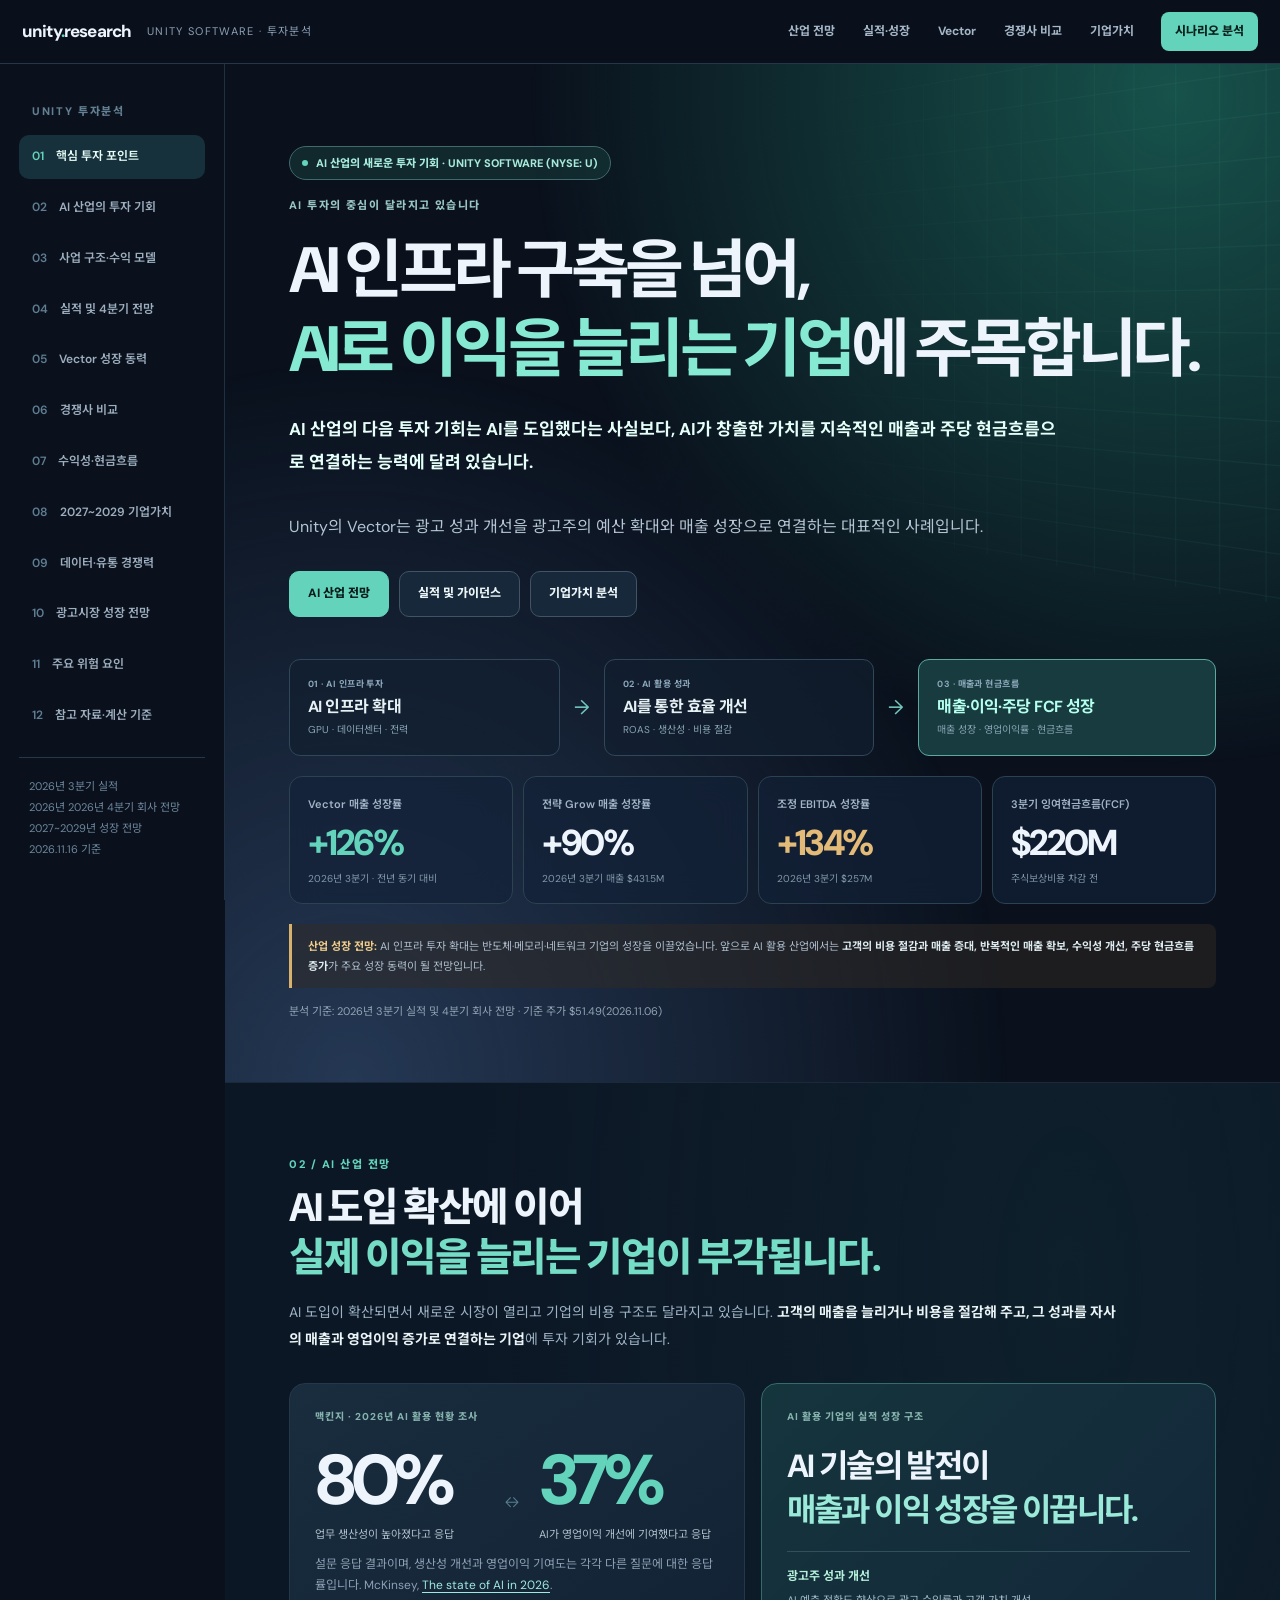
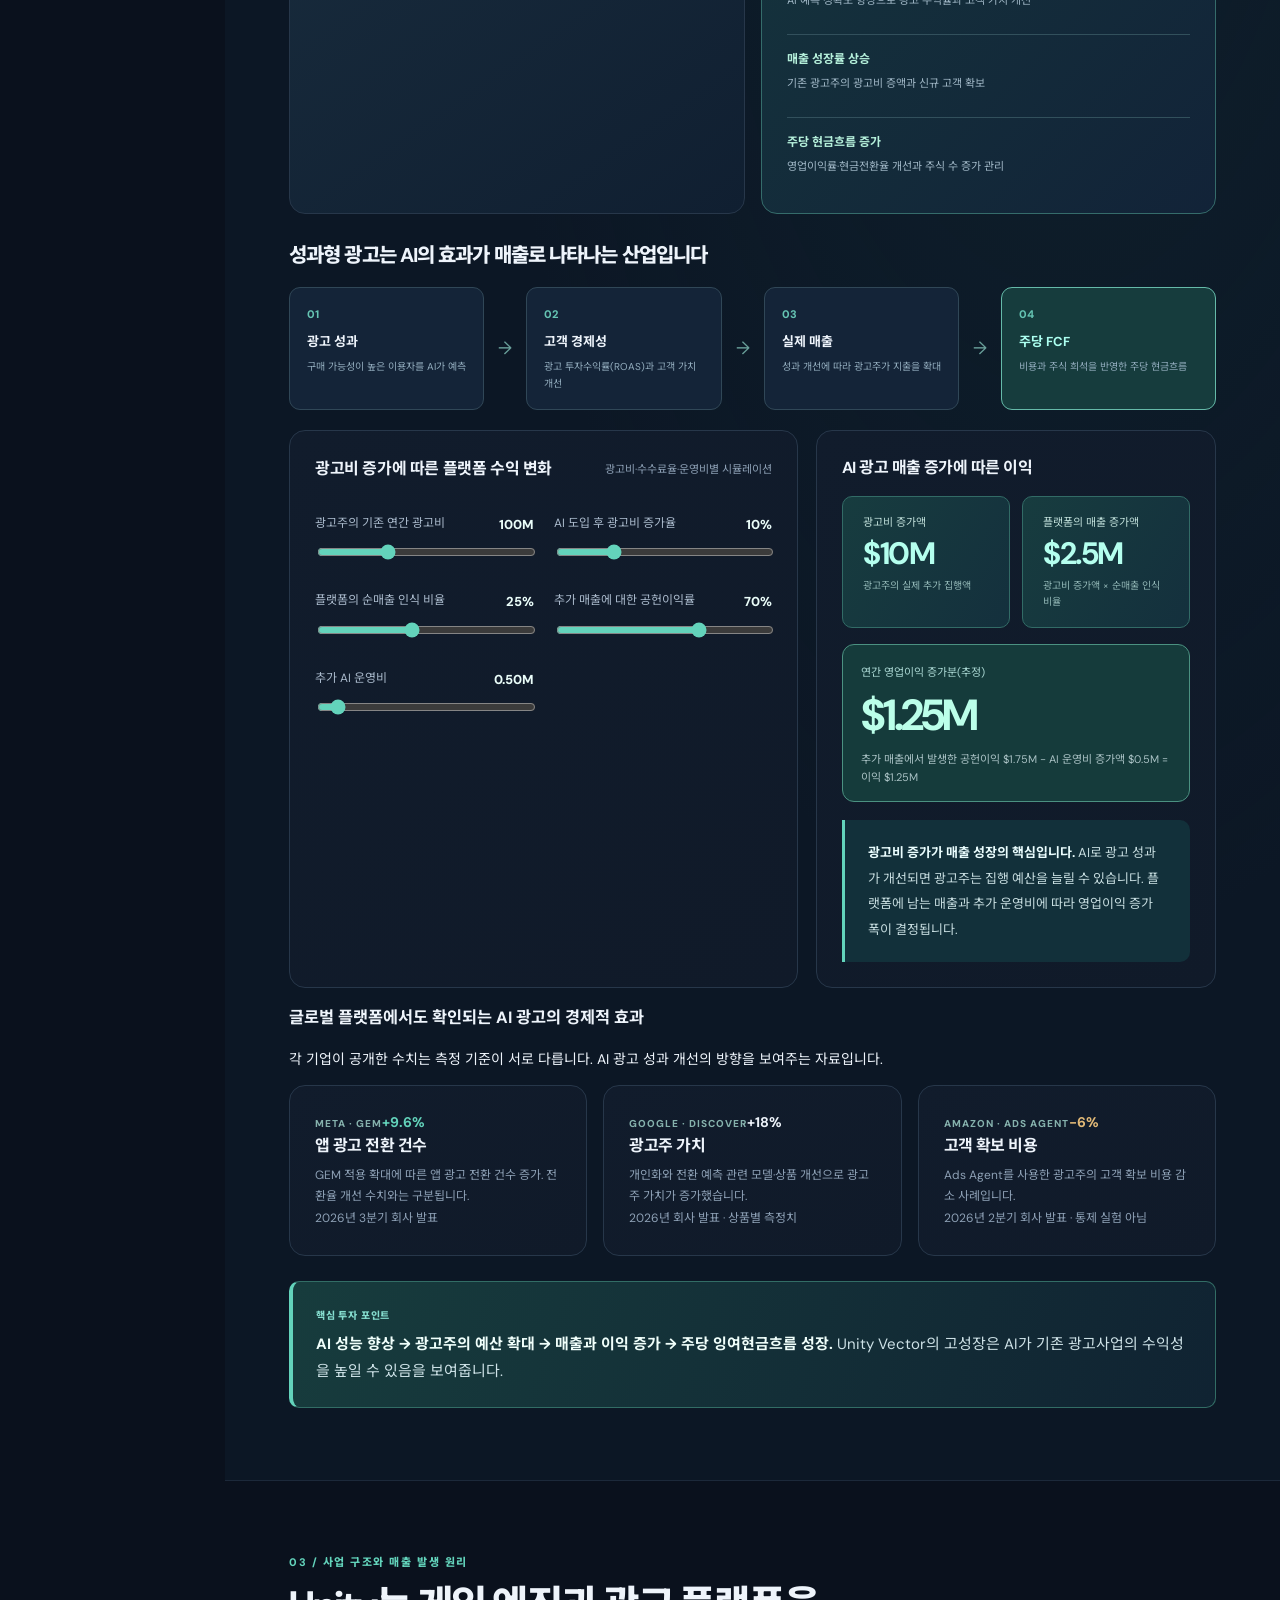
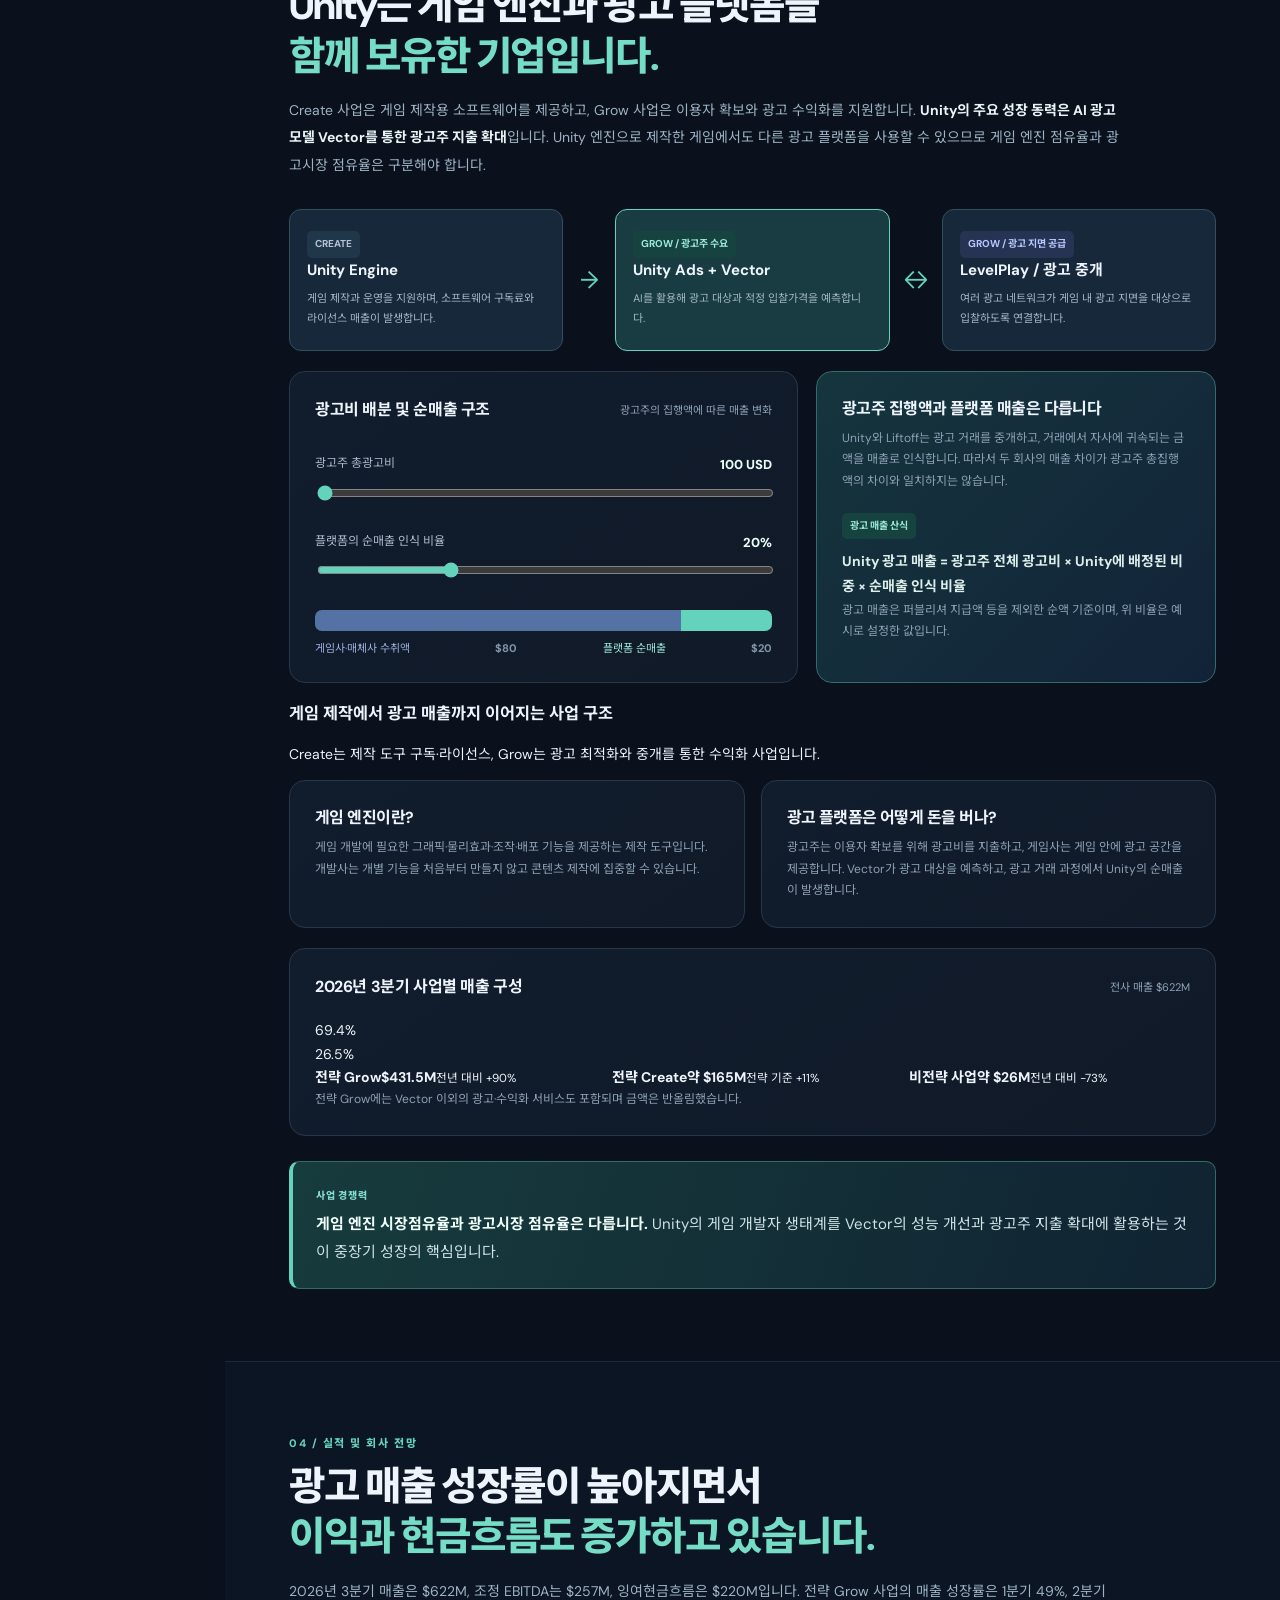
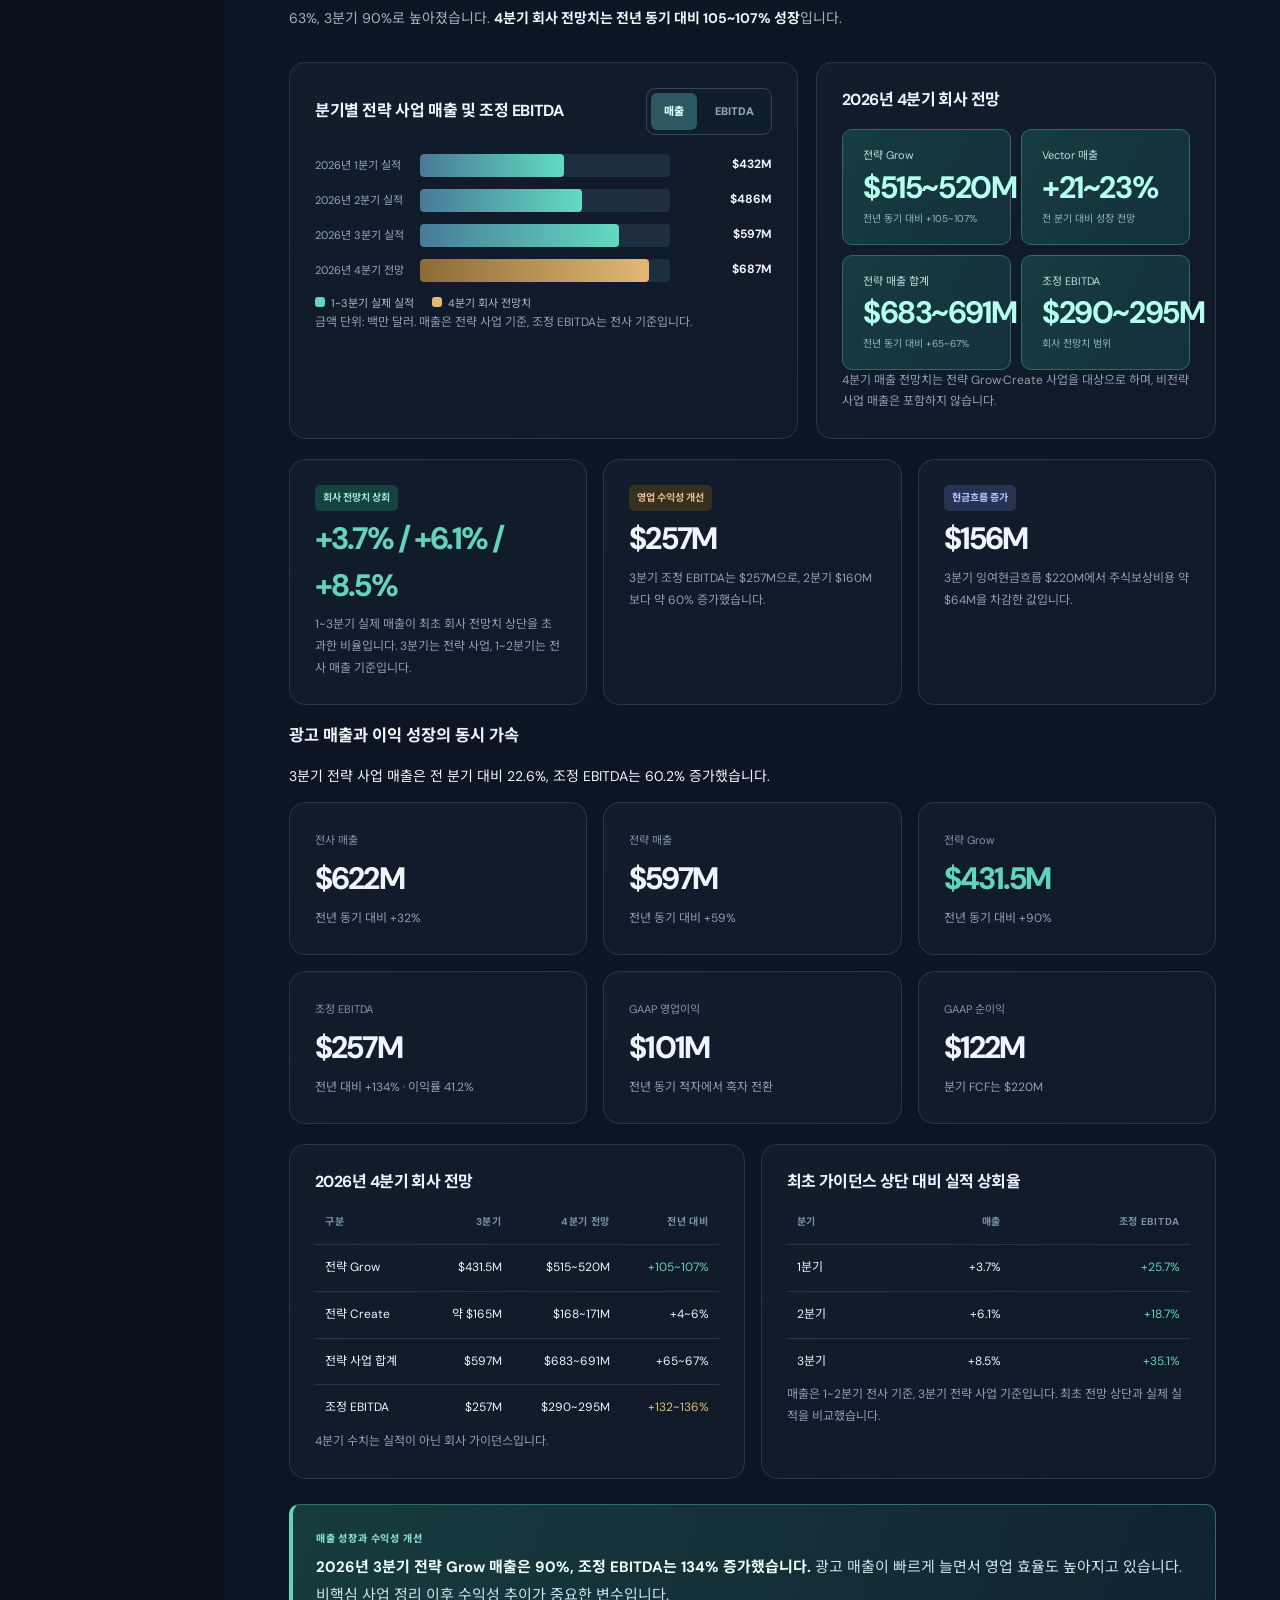
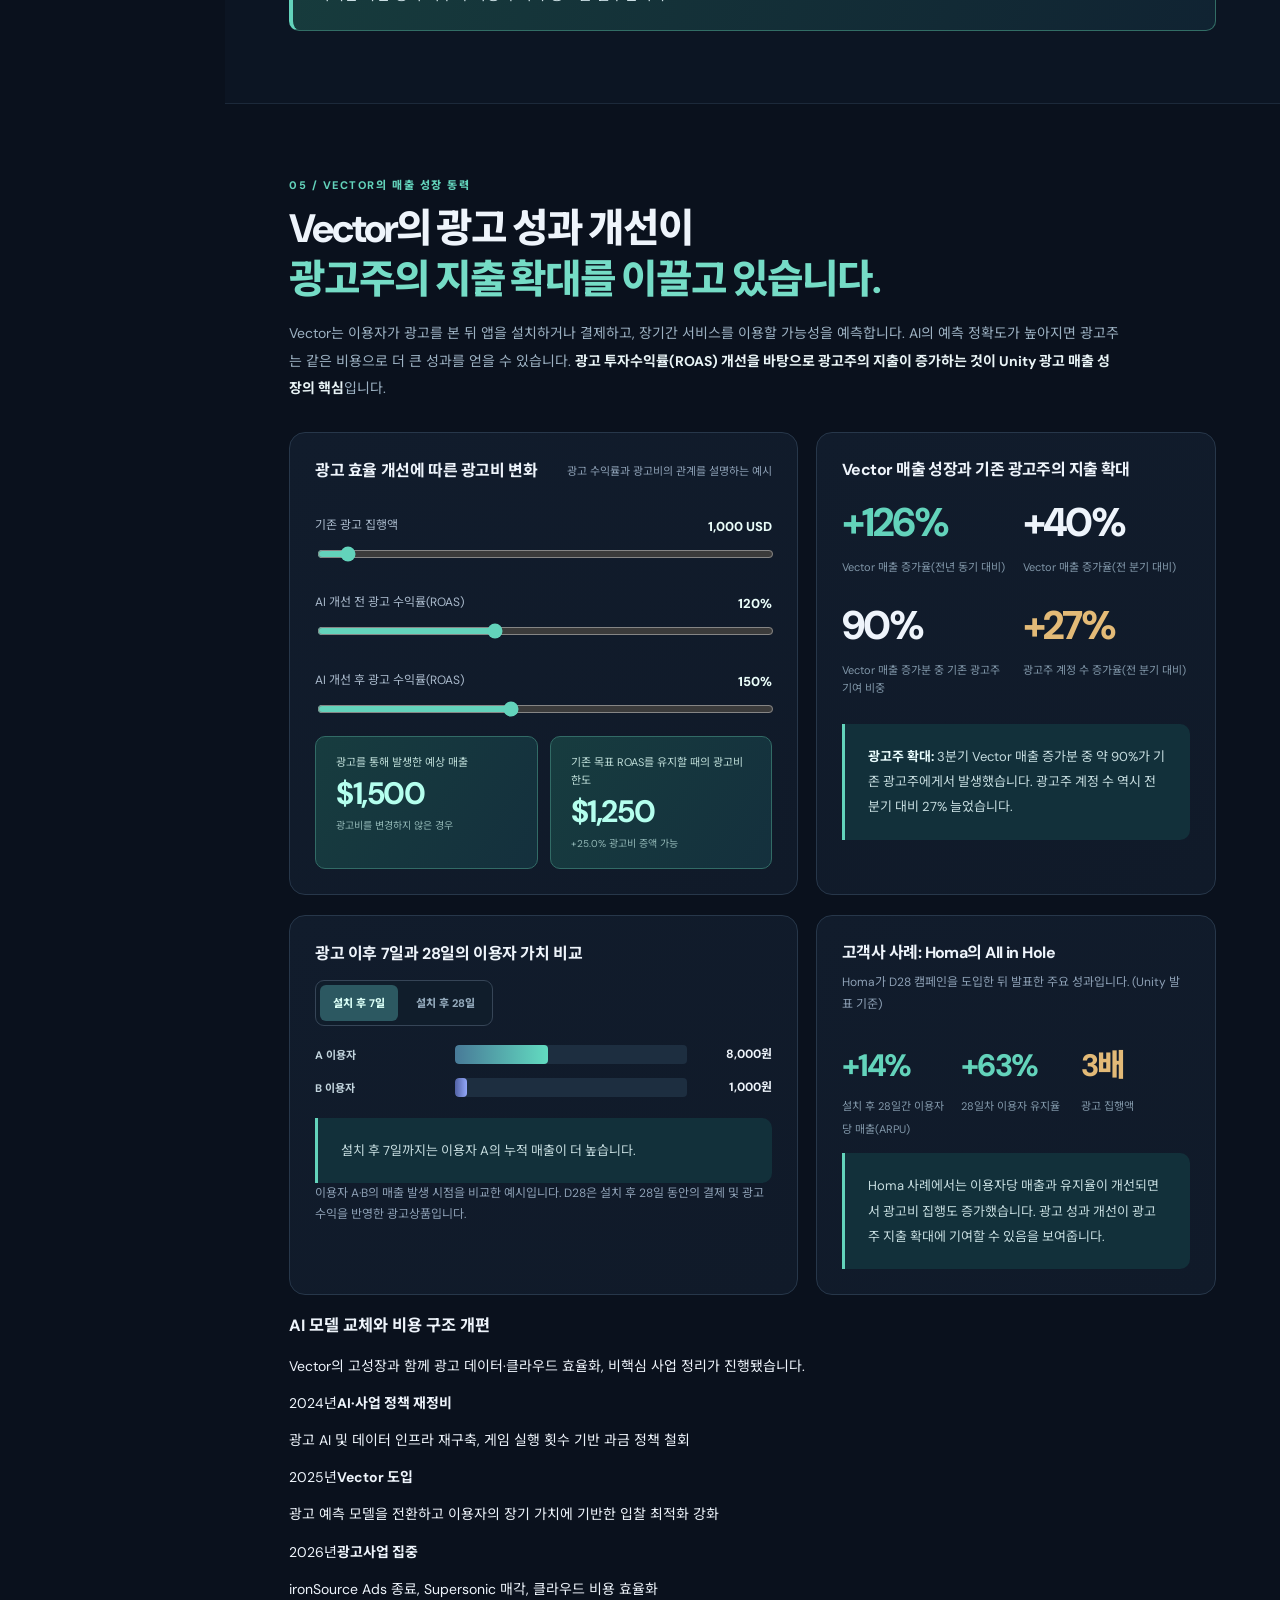
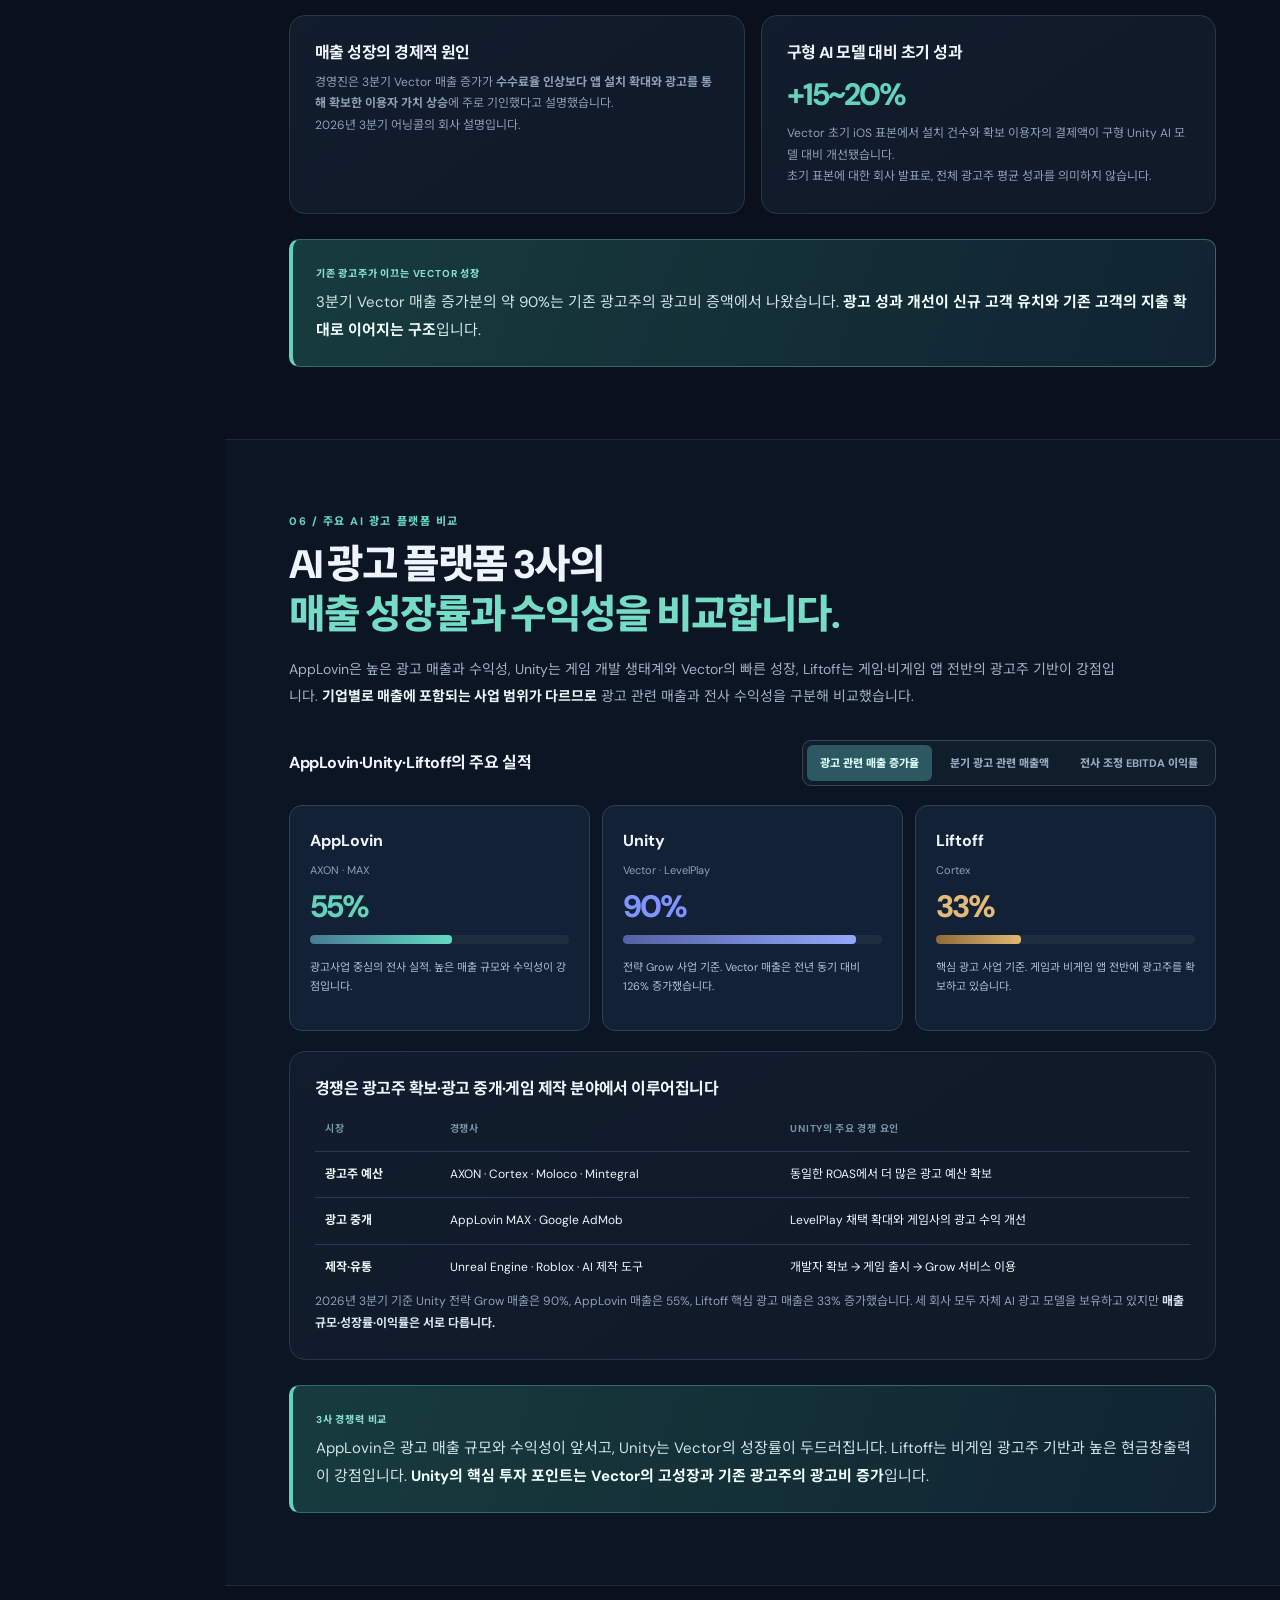
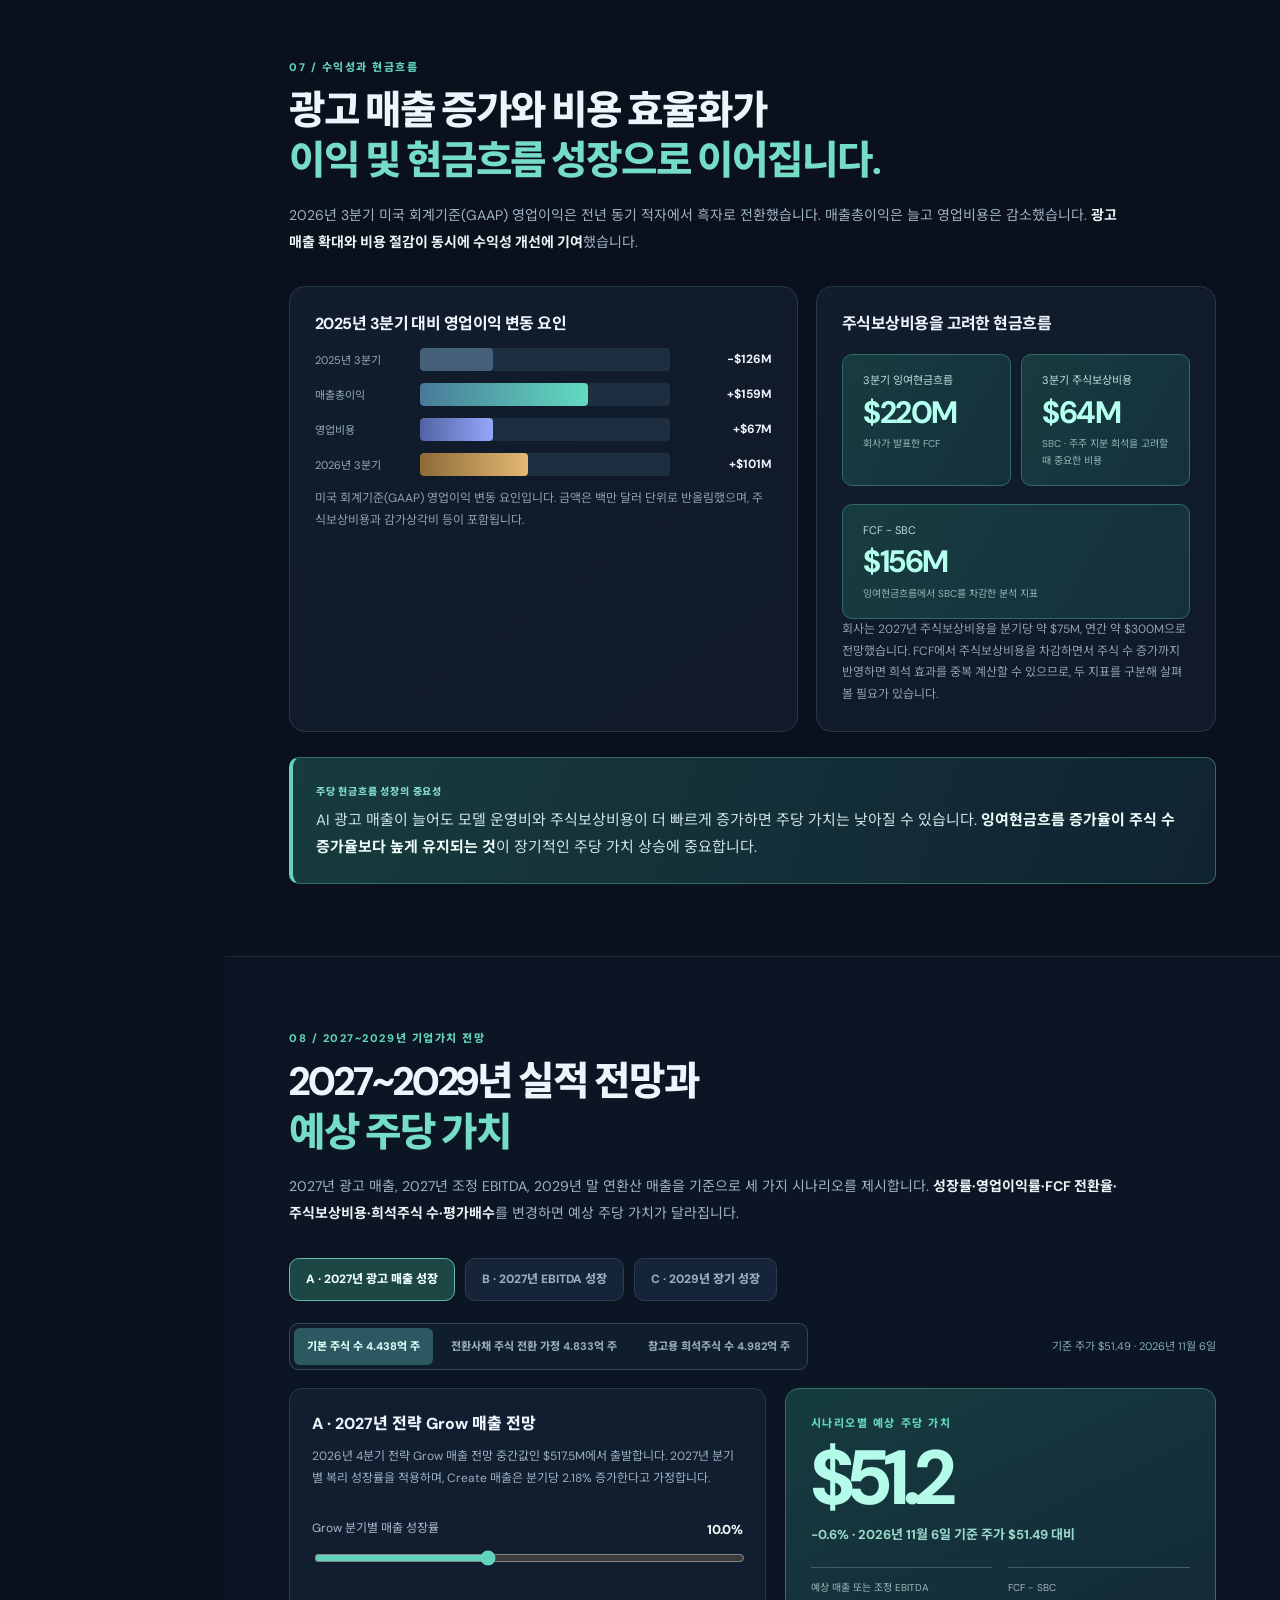
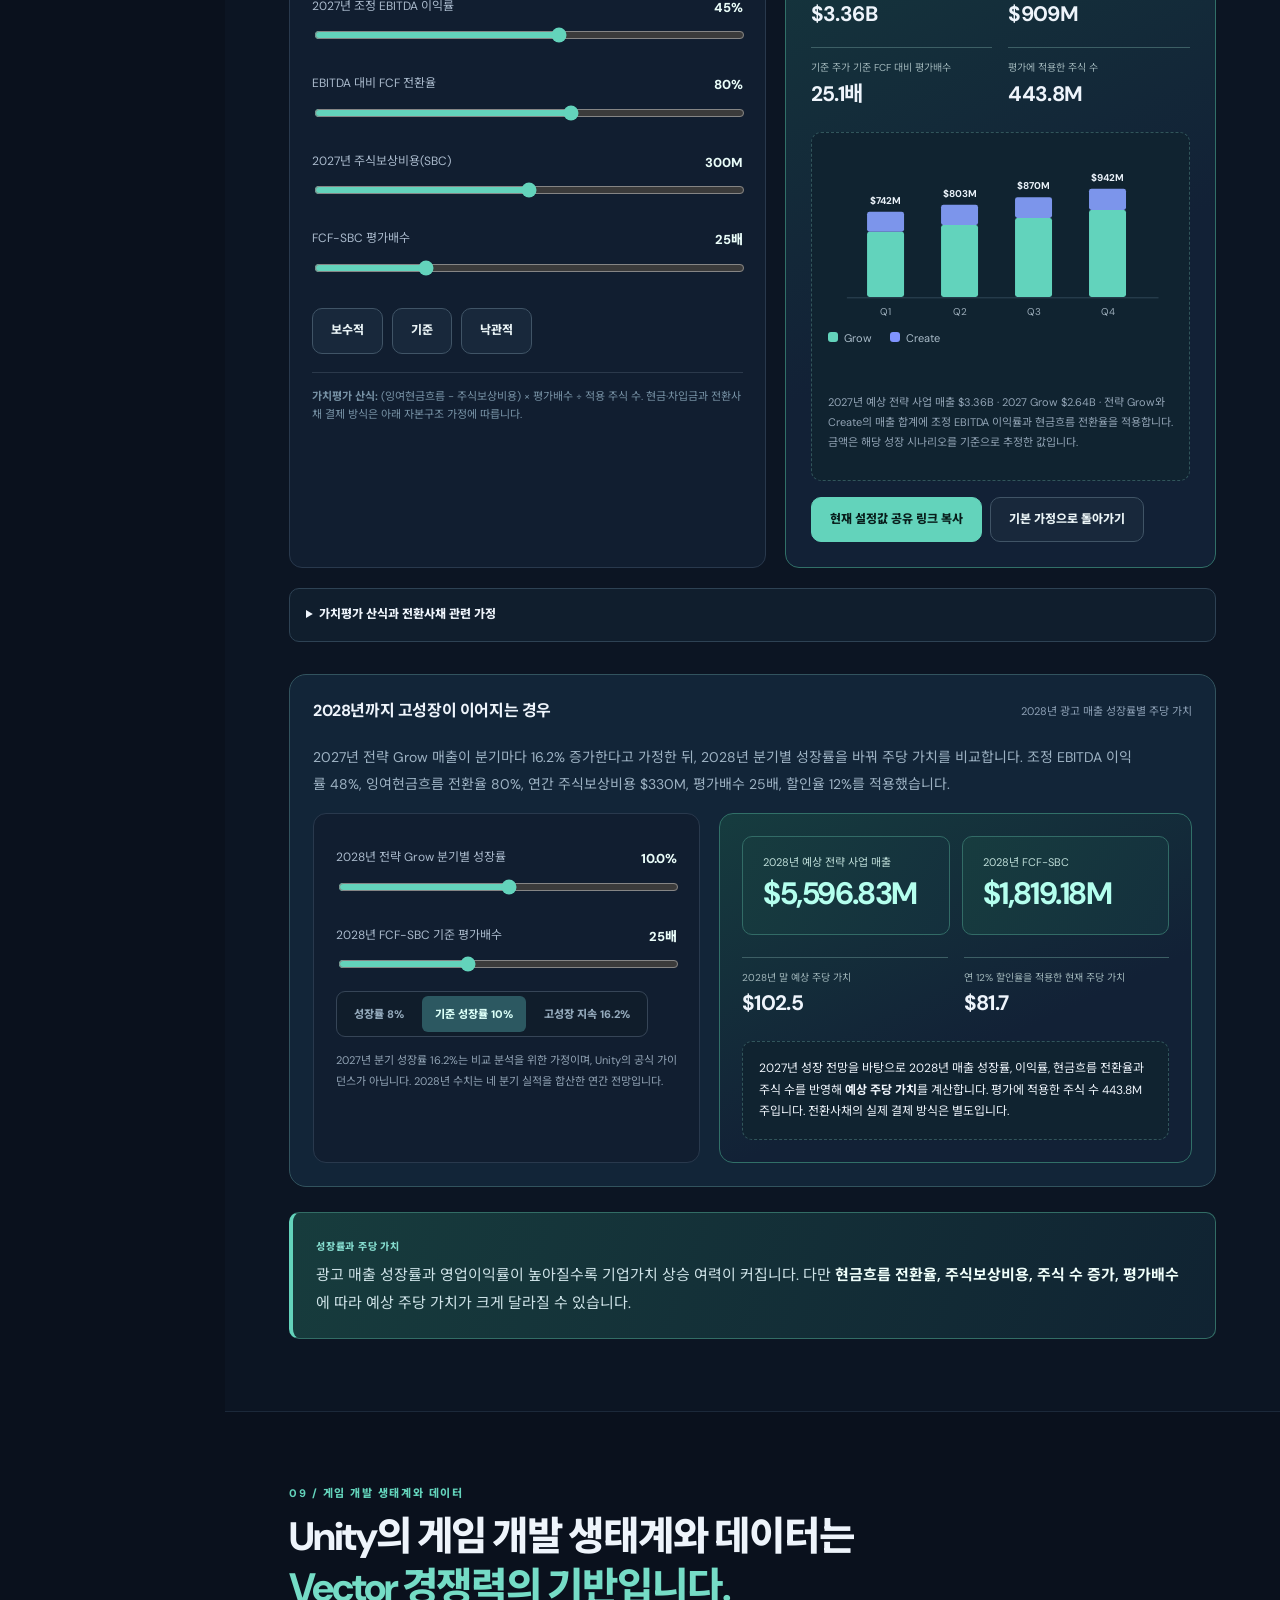
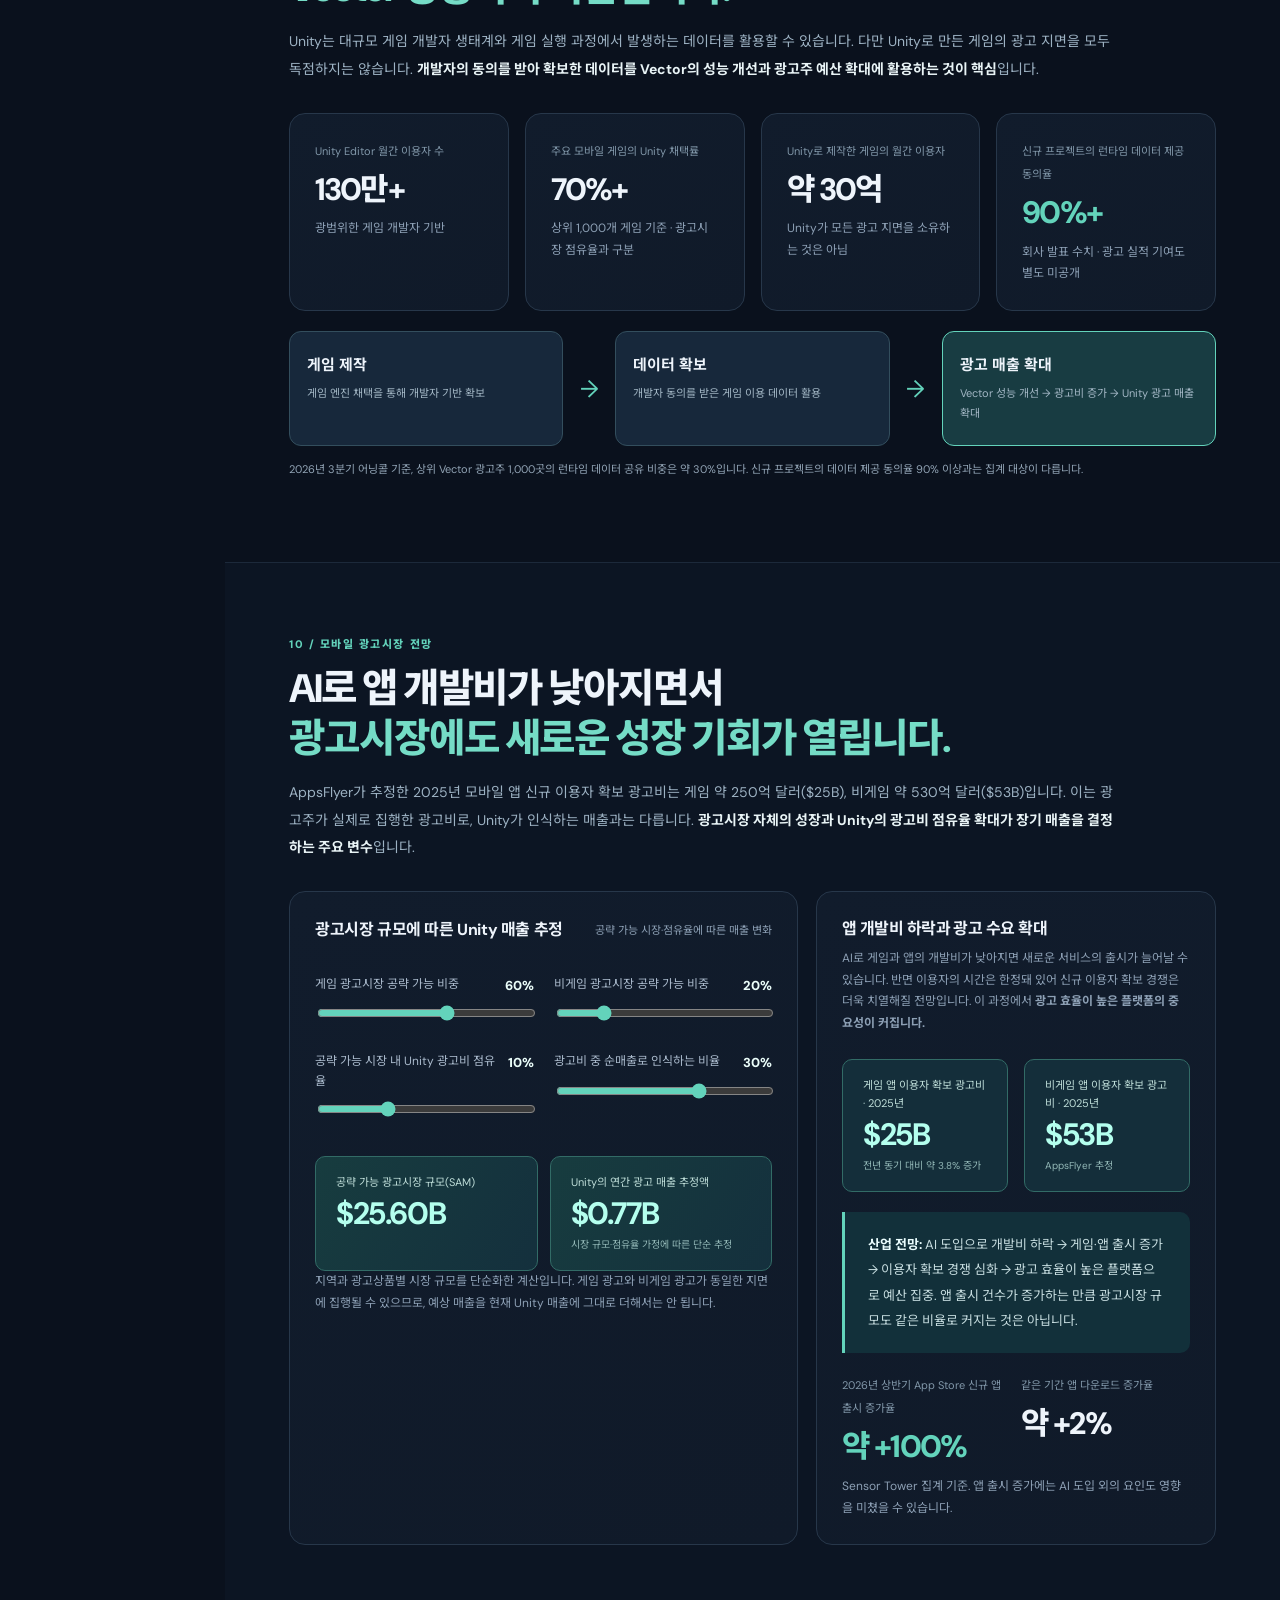
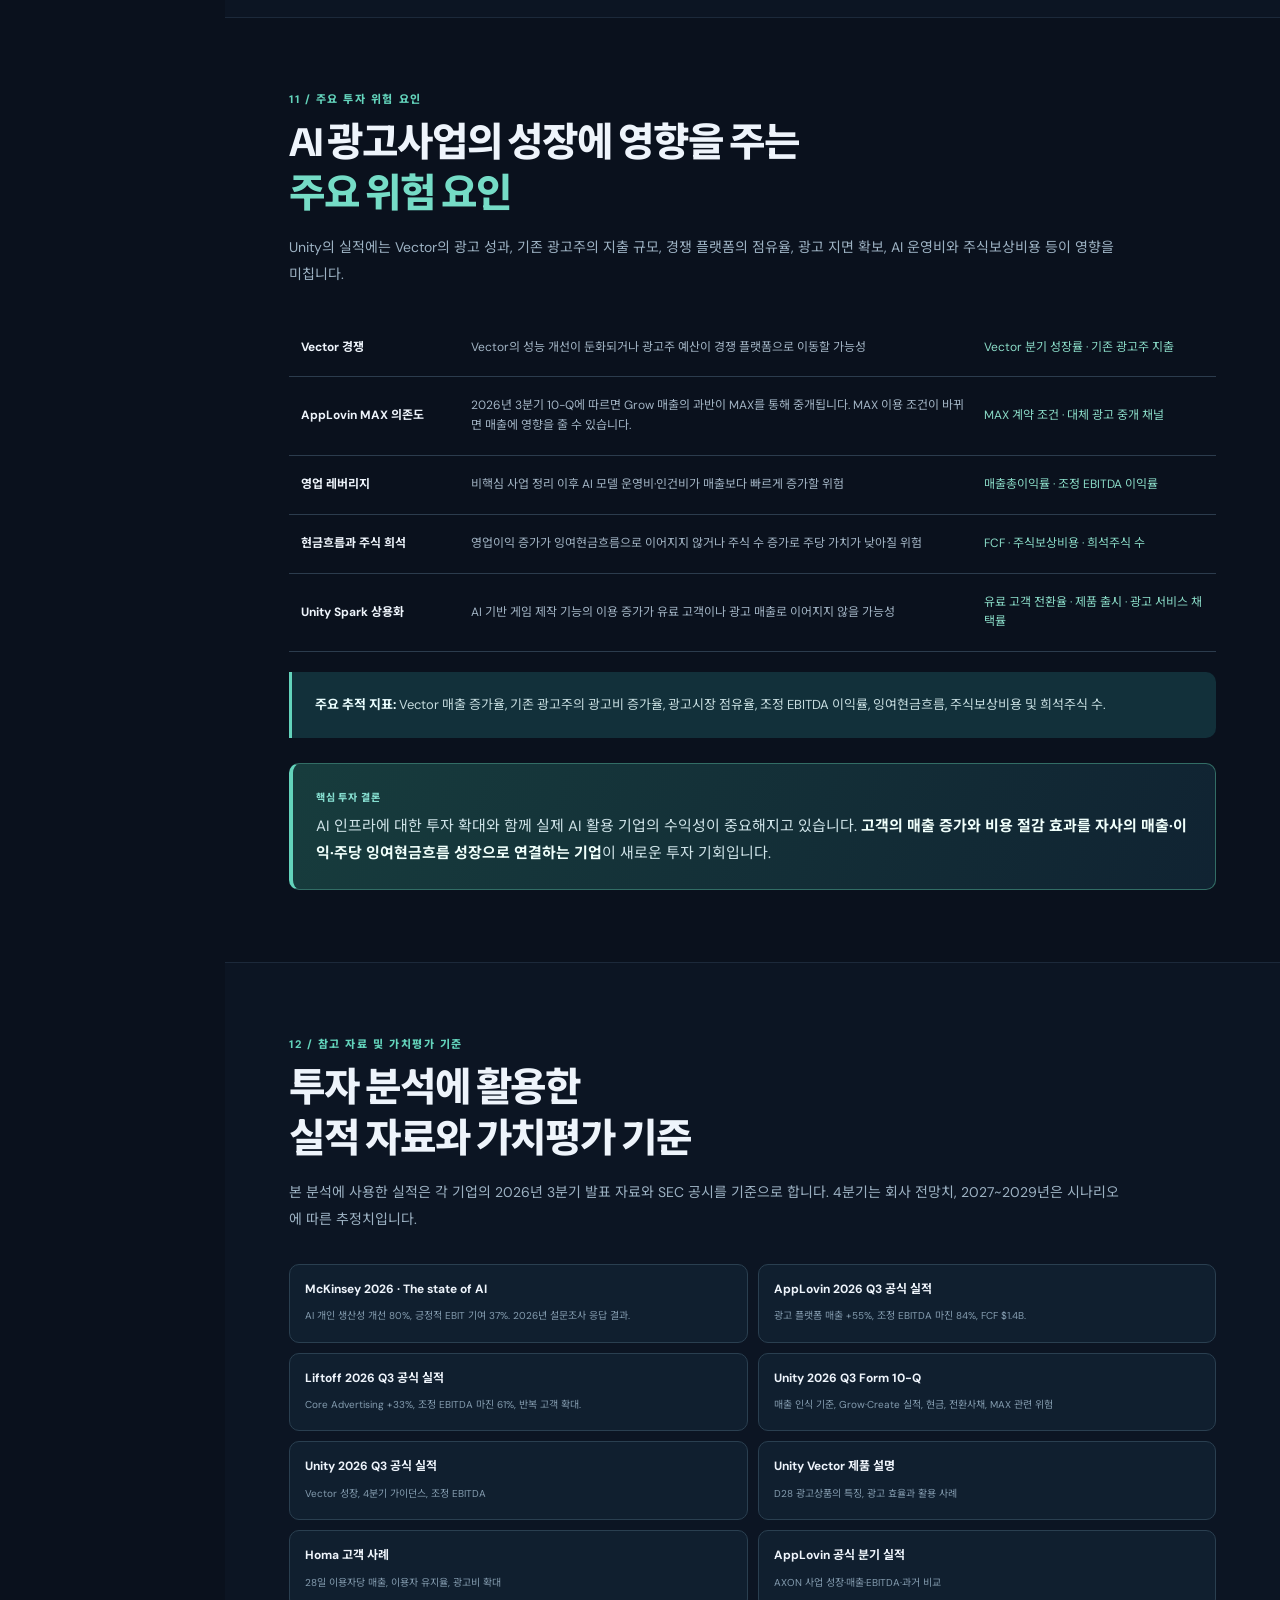
==== unity/index.html @ 5755398b "Restore core Unity earnings evidence, AI advertising ROI and business model from source PPT" ====
<!doctype html>
<html lang="ko"><head><meta charset="utf-8"><meta name="viewport" content="width=device-width,initial-scale=1">
<meta name="theme-color" content="#0b1120"><meta name="description" content="AI 인프라 구축 이후의 투자 기회. Unity Vector의 광고 매출 성장, 실적과 가이던스, 경쟁사 비교, 현금흐름 및 2027~2029년 기업가치 전망.">
<title>Unity 투자분석 | AI 광고 매출 성장과 기업가치 전망</title>
<style>
@import url('https://fonts.googleapis.com/css2?family=DM+Sans:wght@400;500;600;700;800&family=Manrope:wght@400;500;600;700;800&family=Noto+Sans+KR:wght@400;500;600;700;800&display=swap');
:root{--bg:#0a111d;--card:#111c2c;--card2:#142235;--line:#27374a;--fg:#eef4fb;--muted:#8da0b5;--mint:#63d3bb;--blue:#8094ff;--gold:#e3ba77;--red:#f48b88;--shadow:0 24px 70px #0003;--radius:16px;color-scheme:dark}
*{box-sizing:border-box}html{scroll-behavior:smooth;scroll-padding-top:88px}body{margin:0;background:var(--bg);color:var(--fg);font-family:'DM Sans','Noto Sans KR',sans-serif;line-height:1.65;font-size:14px}a{color:inherit;text-decoration:none}button,input,select{font:inherit}button{cursor:pointer}button:focus-visible,input:focus-visible,select:focus-visible,a:focus-visible{outline:2px solid var(--mint);outline-offset:3px}button:disabled{opacity:.5;cursor:not-allowed}::selection{background:#2a786b;color:#fff}
.top{height:64px;position:sticky;z-index:30;top:0;display:flex;align-items:center;gap:16px;padding:0 max(22px,calc((100vw - 1450px)/2));border-bottom:1px solid #263649;background:#0a111de8;backdrop-filter:blur(22px)}.logo{font-size:17px;font-weight:800;letter-spacing:-.05em;white-space:nowrap}.logo i{font-style:normal;color:var(--mint)}.topdesc{font-size:11px;letter-spacing:.12em;text-transform:uppercase;color:var(--muted);white-space:nowrap}.nav{display:flex;align-items:center;justify-content:flex-end;gap:6px;margin-left:auto}.nav a{padding:8px 11px;border-radius:8px;font-size:12px;color:#a5b6c6;font-weight:700}.nav a:hover,.nav a.active{background:#1a3442;color:#fff}.topbtn{background:var(--mint);color:#09211d;border:none;border-radius:8px;padding:10px 14px;font-size:12px;font-weight:800;white-space:nowrap}
.shell{display:grid;grid-template-columns:225px minmax(0,1fr);max-width:1450px;margin:auto}.rail{border-right:1px solid #1f3043;position:sticky;top:64px;height:calc(100dvh - 64px);padding:38px 19px 22px;display:flex;flex-direction:column;gap:7px}.railt{font-size:11px;color:#638092;letter-spacing:.15em;font-weight:800;margin:0 13px 8px}.rail a{display:flex;gap:12px;padding:12px 13px;border-radius:10px;color:#9daebf;font-size:12px;font-weight:600}.rail a em{font-style:normal;color:#607e92;font-variant-numeric:tabular-nums}.rail a:hover,.rail a.active{color:#e7fcf8;background:#17313c}.rail a.active em{color:var(--mint)}.railfoot{margin-top:auto;border-top:1px solid var(--line);padding:18px 10px;color:#6d879c;font-size:11px;line-height:1.9}
main{min-width:0}.section{padding:72px clamp(23px,5vw,76px);border-bottom:1px solid #1c293a}.section:last-child{border-bottom:none}.section:nth-of-type(even){background:#0c1523}.eyebrow{font-size:11px;color:var(--mint);font-weight:800;letter-spacing:.14em;text-transform:uppercase}.section h2{font-size:clamp(27px,3.1vw,42px);line-height:1.27;letter-spacing:-.052em;margin:10px 0 15px;font-weight:800}.sectionlead{font-size:14px;color:#9db2c3;line-height:1.95;max-width:830px;margin:0 0 30px}.sectionlead strong{color:#e9f4f6}.hero{position:relative;padding-top:82px;min-height:590px;overflow:hidden;background:radial-gradient(ellipse at 87% 2%,#1a4654 0,transparent 45%),radial-gradient(ellipse at 6% 91%,#243351 0,transparent 48%)}.hero:before{content:"";position:absolute;top:0;right:-5%;width:55%;height:500px;background-image:linear-gradient(#6fe9cd10 1px,transparent 1px),linear-gradient(90deg,#6fe9cd10 1px,transparent 1px);background-size:38px 38px;mask-image:linear-gradient(to left,#000,transparent);transform:perspective(500px) rotateY(-19deg);pointer-events:none}.hero-content{position:relative}.pill{display:inline-flex;gap:8px;align-items:center;padding:7px 12px;border:1px solid #42696e;border-radius:30px;background:#19413f80;color:#a7eadb;font-size:11px;font-weight:800}.pill .dot{height:6px;width:6px;border-radius:100%;background:var(--mint)}.hero h1{font-size:clamp(38px,5.3vw,75px);max-width:820px;letter-spacing:-.075em;line-height:1.11;margin:25px 0}.hero h1 span{color:var(--mint)}.hero p{font-size:clamp(14px,1.5vw,18px);line-height:1.95;color:#a5bbcc;max-width:780px}.hero-buttons{display:flex;gap:10px;flex-wrap:wrap;margin:29px 0 42px}.btn{border:1px solid #405466;color:#eaf4f6;background:#18283b;border-radius:10px;padding:12px 18px;font-size:12px;font-weight:800}.btn:hover{background:#223d50}.btn.primary{color:#081d1b;background:var(--mint);border-color:var(--mint)}.btn.primary:hover{background:#8de6d0}.hero-metrics{display:grid;grid-template-columns:repeat(4,minmax(0,1fr));gap:10px}.metric{background:#122238aa;border:1px solid #2b4250;border-radius:13px;padding:18px 18px 15px;backdrop-filter:blur(15px)}.metric .cap{font-size:11px;color:#a2b5c7;font-weight:600}.metric b{display:block;font-size:clamp(22px,2.9vw,36px);letter-spacing:-.07em;line-height:1.6;font-weight:800;font-variant-numeric:tabular-nums}.metric .sub{font-size:10px;color:#8198a9}.mint{color:var(--mint)}.blue{color:var(--blue)}.gold{color:var(--gold)}.red{color:var(--red)}
.grid{display:grid;gap:16px}.grid.two{grid-template-columns:repeat(2,minmax(0,1fr))}.grid.three{grid-template-columns:repeat(3,minmax(0,1fr))}.grid.four{grid-template-columns:repeat(4,minmax(0,1fr))}.card{padding:25px;background:linear-gradient(145deg,var(--card),#101a29);border:1px solid var(--line);border-radius:var(--radius);min-width:0}.card>h3{font-size:16px;line-height:1.5;letter-spacing:-.035em;margin:0 0 7px}.card>p{margin:0;color:var(--muted);font-size:12px;line-height:1.8}.card.hi{background:linear-gradient(135deg,#15353d,#122338);border-color:#356c6b}.card strong.stat{display:block;font-size:31px;letter-spacing:-.06em;line-height:1.5;font-weight:800;margin:5px 0}.minor{font-size:11px;color:#8197a9}.note{font-size:11px;color:#91a3b4;line-height:1.85;margin-top:13px}.note strong{color:#d8e6ef}.space{height:20px}.chip{display:inline-block;padding:5px 8px;border-radius:5px;background:#20374a;color:#b5c4d5;font-size:10px;font-weight:700}.chip.gold{background:#38301e;color:#e4c48e}.chip.mint{background:#16433f;color:#9be9d9}.chip.blue{background:#273353;color:#b8c7ff}.chip.red{background:#4f2627;color:#ffc1bb}
.flowbox{display:grid;grid-template-columns:1fr 34px 1fr 34px 1fr;align-items:stretch;gap:9px}.flowitem{background:#17283b;border:1px solid #334e5d;border-radius:12px;padding:21px 17px}.flowitem strong{display:block;font-size:15px;margin-bottom:7px}.flowitem p{font-size:11px;color:#a2b6c4;line-height:1.8;margin:0}.arrow{display:flex;align-items:center;justify-content:center;font-size:24px;color:var(--mint)}.flowitem.active{border-color:var(--mint);background:#183c42}.split{display:grid;grid-template-columns:1.12fr .88fr;gap:18px}.panelheading{display:flex;align-items:center;justify-content:space-between;gap:12px;margin-bottom:19px;flex-wrap:wrap}.panelheading h3{font-size:16px;letter-spacing:-.025em;margin:0}.panelheading span{font-size:11px;color:var(--muted)}.choices{display:inline-flex;flex-wrap:wrap;gap:5px;border:1px solid #364557;background:#101d2b;padding:4px;border-radius:9px}.choice{border:0;border-radius:6px;padding:9px 13px;background:transparent;color:#94aabc;font-size:11px;font-weight:800}.choice.on{background:#2c5861;color:#dbfff7}.choice:hover{color:white}
.control{padding:12px 0}.control .ends{display:flex;justify-content:space-between;gap:8px;margin-bottom:7px;font-size:12px}.control .ends label{color:#aabacc}.control .ends output{font-weight:800;color:#eafdf9;font-size:13px}.control input[type=range]{width:100%;accent-color:var(--mint);cursor:pointer}.control small{font-size:10px;color:#657b90}.controlgroup{display:grid;grid-template-columns:repeat(2,1fr);gap:0 20px}.result{padding:16px 20px;border-radius:10px;background:linear-gradient(120deg,#173c3f,#14303d);border:1px solid #326b66}.result label{display:block;font-size:11px;color:#beddd8}.result b{font-size:31px;letter-spacing:-.045em;line-height:1.5;color:#b4ffee;font-variant-numeric:tabular-nums}.result small{display:block;font-size:10px;color:#92b7b6}.resultrow{display:grid;grid-template-columns:repeat(2,1fr);gap:12px}
.hbar{display:flex;gap:15px;align-items:center;margin:13px 0}.hbar .name{width:125px;flex-shrink:0;color:#c2d4dd;font-size:11px;font-weight:700}.track{background:#1d2e40;border-radius:4px;height:19px;position:relative;overflow:hidden;flex:1}.barfill{height:100%;background:linear-gradient(90deg,#487a98,#62dbc0);border-radius:4px;transition:width .35s ease}.barfill.blue{background:linear-gradient(90deg,#5262a4,#93a8fa)}.barfill.gold{background:linear-gradient(90deg,#8d6b37,#e4b874)}.barfill.dim{background:#436078}.hbar b{width:70px;text-align:right;font-size:12px;font-variant-numeric:tabular-nums}.legend{display:flex;gap:18px;flex-wrap:wrap;font-size:11px;color:#aabcc9}.legend i{display:inline-block;width:10px;height:10px;border-radius:3px;margin-right:6px}
.datatable{width:100%;border-collapse:collapse;font-size:12px}.datatable th,.datatable td{border-bottom:1px solid #27394b;text-align:left;padding:13px 10px}.datatable th{color:#7894a7;font-size:10px;text-transform:uppercase;letter-spacing:.07em;font-weight:700}.datatable td strong{color:#e9f5f6}.datatable tr:last-child td{border-bottom:none}.datatable td.right,.datatable th.right{text-align:right;font-variant-numeric:tabular-nums}.tablewrap{overflow:auto}
.svgchart{width:100%;height:auto;display:block;overflow:visible}.svgchart text{font-family:'DM Sans','Noto Sans KR',sans-serif}.qbar{display:grid;grid-template-columns:95px 1fr 92px;gap:10px;align-items:center;margin:12px 0}.qbar label{font-size:11px;color:#91aabd}.qbar .track{height:23px}.qbar strong{font-size:12px;text-align:right}.inline{display:flex;align-items:center;gap:8px;flex-wrap:wrap}.large-number{font-size:40px;letter-spacing:-.065em;line-height:1.25;font-weight:800;font-variant-numeric:tabular-nums}.footline{font-size:11px;color:#7893a6;margin-top:18px;padding-top:14px;border-top:1px solid #2b394b}
.comparegrid{display:grid;grid-template-columns:repeat(3,1fr);gap:12px}.comparecard{padding:22px 20px;border-radius:13px;border:1px solid #304153;background:#122136;transition:border-color .2s}.comparecard:hover,.comparecard.select{border-color:#73cdbb}.comparecard h3{font-size:16px;margin:0 0 6px}.comparecard .model{font-size:11px;color:var(--muted)}.comparecard .num{font-size:31px;font-weight:800;letter-spacing:-.06em;line-height:1.8}.comparecard .tagline{font-size:11px;color:#aabed0;line-height:1.8}.casegrid{display:grid;grid-template-columns:repeat(2,1fr);gap:15px}.case{background:#17283b;border-radius:12px;border:1px solid #2d4053;padding:18px}.case span{font-size:12px;color:#9bafc2}.case b{display:block;font-size:26px;letter-spacing:-.04em}.case .bar{height:8px;background:#26425b;border-radius:9px;margin-top:16px;overflow:hidden}.case .bar:after{content:'';display:block;background:var(--mint);height:100%;width:var(--pct)}
.scen-top{display:flex;align-items:center;gap:10px;flex-wrap:wrap;margin-bottom:22px}.scen-tab{font-weight:800;padding:11px 16px;background:#16243a;color:#97afc0;border:1px solid #2b3c53;border-radius:10px;font-size:12px}.scen-tab.on{border-color:#66b5aa;background:#1c4745;color:#f2ffff}.scen-title{font-size:16px;font-weight:800;margin:0 0 9px}.scen-desc{color:#9aafbf;font-size:12px;line-height:1.8;margin:0 0 18px}.modelplot{min-height:230px}.valuation{display:grid;grid-template-columns:1.05fr .95fr;gap:19px}.controlsbox{background:#111e30;border-radius:13px;padding:22px;border:1px solid #29394d}.outputbox{background:linear-gradient(155deg,#163c3f,#122136 63%);border:1px solid #317068;border-radius:14px;padding:25px}.price{font-size:clamp(44px,6vw,78px);line-height:1.2;font-weight:800;color:#b5fbe9;letter-spacing:-.08em;font-variant-numeric:tabular-nums}.potential{font-size:13px;font-weight:700;color:#9bdaca}.outmetrics{display:grid;grid-template-columns:repeat(2,1fr);gap:16px;margin:22px 0 8px}.outmetrics div{border-top:1px solid #3d5f65;padding-top:12px}.outmetrics label{display:block;color:#a0b6ba;font-size:10px}.outmetrics b{font-size:21px;line-height:1.65;letter-spacing:-.03em;font-variant-numeric:tabular-nums}.shadowbox{border:1px dashed #31555b;border-radius:10px;padding:16px;margin-top:20px;background:#102330}.buttons{display:flex;gap:8px;flex-wrap:wrap}.sourcegrid{display:grid;grid-template-columns:1fr 1fr;gap:10px}.source{display:block;border:1px solid #2a3f50;background:#101f2f;border-radius:10px;padding:15px}.source:hover{border-color:#5a9d92}.source strong{font-size:12px;display:block;margin-bottom:4px}.source small{font-size:10px;color:#849caf;line-height:1.8}.riskrow{display:grid;grid-template-columns:150px 1fr 220px;gap:20px;padding:19px 12px;border-bottom:1px solid #2c3c4d;align-items:center}.riskrow:last-child{border:0}.riskrow h4{margin:0;font-size:12px}.riskrow p{margin:0;color:#a2b4c4;font-size:12px}.riskrow .signal{color:#8adbc7;font-size:12px}.callout{border-left:3px solid var(--mint);background:#12303a;padding:20px 23px;border-radius:0 10px 10px 0;line-height:1.95;font-size:13px;color:#c6dcdf}.callout b{color:#eafdfe}.grow-list{display:grid;grid-template-columns:repeat(3,1fr);gap:14px}.grow-list .card .stat{font-size:24px}.formula{font-size:17px;font-weight:800;letter-spacing:-.03em;color:#c4f2e5;line-height:1.9;text-align:center;background:#0c1d2b;border:1px dashed #3a6b6c;padding:18px 13px;border-radius:10px}.locked{color:#83acb1;font-size:11px}.counter{font-variant-numeric:tabular-nums}.toolrow{display:flex;justify-content:space-between;align-items:center;gap:15px;flex-wrap:wrap}.disclosure{border:1px solid #2e4254;border-radius:10px;overflow:hidden;background:#101e2d}.disclosure summary{padding:16px;cursor:pointer;font-size:12px;font-weight:800}.disclosure>div{padding:0 16px 17px;color:#93a9ba;font-size:12px;line-height:1.8}
#floating{position:fixed;right:25px;bottom:20px;z-index:20;background:#1b3f43;border:1px solid #468479;padding:10px 17px;border-radius:35px;box-shadow:0 9px 30px #0008;color:#d9fff4;font-size:11px;font-weight:800;display:none}#floating:hover{background:#285b59}
@media(max-width:1150px){.shell{grid-template-columns:175px minmax(0,1fr)}.rail{padding:25px 11px}.rail a{padding:10px;font-size:11px}.topdesc{display:none}.section{padding:58px 34px}.nav a{padding:7px;font-size:11px}.split{grid-template-columns:1fr}.valuation{grid-template-columns:1fr 1fr}}
@media(max-width:860px){.shell{display:block}.rail{display:none}.nav{display:none}.top{height:58px;padding:0 18px}.section{padding:49px 19px}.hero{padding-top:56px;min-height:unset}.hero h1{font-size:43px}.hero-metrics{grid-template-columns:repeat(2,1fr)}.grid.three,.grid.four{grid-template-columns:repeat(2,1fr)}.valuation{grid-template-columns:1fr}.comparegrid{grid-template-columns:1fr 1fr}.riskrow{grid-template-columns:1fr;gap:5px;padding:16px 8px}.sourcegrid{grid-template-columns:1fr}.flowbox{grid-template-columns:1fr}.arrow{transform:rotate(90deg)}}
@media(max-width:540px){.hero h1{font-size:35px}.hero p{font-size:13px}.hero-metrics{gap:7px}.metric{padding:12px}.metric b{font-size:23px}.grid.two,.grid.three,.grid.four,.grow-list,.casegrid,.comparegrid,.resultrow{grid-template-columns:1fr}.card{padding:19px}.controlgroup{grid-template-columns:1fr}.topbtn{padding:9px 11px}.section h2{font-size:29px}.qbar{grid-template-columns:75px 1fr 75px;gap:5px}.hbar .name{width:95px;font-size:10px}.hbar b{width:55px}.datatable{font-size:11px}.datatable th,.datatable td{padding:9px 7px}.outmetrics b{font-size:19px}.large-number{font-size:35px}.hero-buttons .btn{padding:11px 13px}}
@media(prefers-reduced-motion:reduce){html{scroll-behavior:auto}*{transition:none!important}}
/* AI monetization editorial hierarchy */
.hero{background:radial-gradient(ellipse at 90% 3%,#17524b 0,transparent 48%),radial-gradient(ellipse at 12% 100%,#253854 0,transparent 50%);min-height:0;padding-bottom:60px}
.hero h1{max-width:960px;font-size:clamp(36px,5vw,67px);line-height:1.23;letter-spacing:-.071em;margin:18px 0 23px}
.hero h1 span{color:#86ead3;display:inline}
.hero-lead{max-width:900px;font-size:clamp(14px,1.35vw,16px)!important;line-height:1.95!important;color:#b4c4d2!important}
.hero-lead strong{color:#e6fff9;font-size:1.07em}
.headline-overline{font-size:11px;letter-spacing:.13em;text-transform:uppercase;color:#99c5c4;margin-top:16px;font-weight:800}
.hero-caveat{border-left:3px solid #d8b16c;padding:12px 16px;background:#302b2480;border-radius:0 8px 8px 0;color:#aebece;font-size:11px;line-height:1.85;margin-top:20px;max-width:1050px}
.hero-caveat b{color:#f0cc8c}.hero-caveat strong{color:#deebef}
.thesis-steps{display:grid;grid-template-columns:1fr 28px 1fr 28px 1.1fr;align-items:stretch;gap:8px;margin:30px 0 20px}
.thesis-step{background:#121f2fae;border:1px solid #30475a;padding:17px 18px;border-radius:11px;display:flex;gap:2px;flex-direction:column}
.thesis-step small{font-size:9px;color:#8ca8bb;letter-spacing:.05em;font-weight:700}
.thesis-step b{font-size:16px;color:#e6f1f3;letter-spacing:-.035em}
.thesis-step em{font-style:normal;color:#88a4b4;font-size:10px}
.thesis-step.focus{border-color:#5da9a0;background:#173b3e}.thesis-step.focus b{color:#b4ffed}
.thesis-connector{display:grid;place-items:center;color:#72c8bc;font-size:20px}
.accent{color:#75dcc6}.thesis-section{background:radial-gradient(ellipse at 80% 10%,#12303955,transparent 50%),#0c1725!important}
.gap-mb{margin-bottom:25px}
.statistic-panel{background:linear-gradient(145deg,#192d3e,#101f31)}
.panel-kicker{font-size:10px;color:#86b2ad;letter-spacing:.1em;text-transform:uppercase;font-weight:800}
.pair-big{display:grid;grid-template-columns:1fr 24px 1fr;align-items:end;gap:10px;margin:16px 0 10px}.pair-big>div:not(.pair-divider){display:flex;flex-direction:column;gap:6px}.pair-big span{font-size:11px;color:#b0c0cc;line-height:1.7}.pair-divider{padding-bottom:30px;color:#557f8e}.huge-value{font-size:clamp(46px,5.5vw,74px);line-height:1.1;font-weight:800;letter-spacing:-.09em}
.thesis-bigline{font-size:clamp(23px,2.5vw,32px)!important;line-height:1.4!important;letter-spacing:-.05em!important;margin:18px 0!important}.thesis-bigline span{color:#9bead9}
.check-list{display:grid;gap:12px;margin-top:15px}.check-list>div{padding:12px 0;border-top:1px solid #32505c}.check-list b{font-size:12px;color:#b5f0db}.check-list p{margin:4px 0 0;font-size:11px;color:#a0b7c6;line-height:1.7}
.narrative-title{font-size:20px;font-weight:800;letter-spacing:-.045em;margin:25px 0 15px}
.logic-row{display:grid;grid-template-columns:1fr 28px 1fr 28px 1fr 28px 1.1fr;align-items:stretch;gap:7px}.logic-node{background:#142438;border:1px solid #304757;border-radius:11px;padding:17px}.logic-node b{display:block;font-size:13px;margin-top:8px}.logic-node p{font-size:10px;color:#93adbe;margin:6px 0 0;line-height:1.7}.logic-number{color:#65c4b3;font-size:11px;font-weight:800}.logic-node.outcome{background:#163c3d;border-color:#65baa9}.logic-node.outcome b{color:#acfff0}.logic-chevron{display:grid;place-items:center;font-size:18px;color:#699f9a}
.bigresult{border-radius:12px;padding:15px 18px;background:#153b3b;border:1px solid #4b9181;margin-bottom:18px}.bigresult span{font-size:11px;color:#aad7d3}.bigresult strong{display:block;font-size:clamp(27px,3.4vw,45px);letter-spacing:-.07em;line-height:1.5;color:#affde9}.bigresult p{font-size:11px;color:#a9c1c4;margin:2px 0 0}
.inline-link{text-decoration:underline;text-underline-offset:3px;color:#9ee9e0}
.investment-takeaway{margin-top:25px;border:1px solid #326d65;border-left:4px solid #63d3bb;padding:21px 23px;border-radius:10px;background:linear-gradient(110deg,#173c3d,#102332)}.investment-takeaway span{font-size:10px;color:#85ddcf;text-transform:uppercase;letter-spacing:.08em;font-weight:800}.investment-takeaway p{font-size:15px;line-height:1.85;margin:5px 0 0;color:#cee2e7}.investment-takeaway strong{color:#f0fffb}
.runway-card{border:1px solid #32535e;background:#122538;border-radius:17px;padding:23px;margin-top:12px}
@media(max-width:860px){.thesis-steps{grid-template-columns:1fr}.thesis-connector{transform:rotate(90deg);height:14px}.logic-row{grid-template-columns:1fr 1fr;gap:9px}.logic-chevron{display:none}.hero h1{font-size:clamp(32px,7vw,52px)}.runway-card .valuation{grid-template-columns:1fr!important}.pair-big span{font-size:10px}}
@media(max-width:560px){.hero h1{font-size:34px}.hero-lead{font-size:13px!important}.thesis-steps{margin-top:20px}.logic-row{grid-template-columns:1fr 1fr}.logic-node{padding:12px}.pair-big{grid-template-columns:1fr 18px 1fr}.huge-value{font-size:43px}.investment-takeaway p{font-size:13px}.runway-card{padding:15px}.topdesc{display:none}}</style></head>
<body>
<header class="top"><a class="logo" href="#overview">unity<i>.</i>research</a><span class="topdesc">UNITY SOFTWARE · 투자분석</span><nav class="nav"><a href="#thesis">산업 전망</a><a href="#performance">실적·성장</a><a href="#vector">Vector</a><a href="#competition">경쟁사 비교</a><a href="#valuation">기업가치</a></nav><button class="topbtn" onclick="document.querySelector('#valuation').scrollIntoView({behavior:'smooth'})">시나리오 분석</button></header>
<div class="shell"><aside class="rail"><div class="railt">UNITY 투자분석</div><a href="#overview"><em>01</em> 핵심 투자 포인트</a><a href="#thesis"><em>02</em> AI 산업의 투자 기회</a><a href="#business"><em>03</em> 사업 구조·수익 모델</a><a href="#performance"><em>04</em> 실적 및 4분기 전망</a><a href="#vector"><em>05</em> Vector 성장 동력</a><a href="#competition"><em>06</em> 경쟁사 비교</a><a href="#cash"><em>07</em> 수익성·현금흐름</a><a href="#valuation"><em>08</em> 2027~2029 기업가치</a><a href="#ecosystem"><em>09</em> 데이터·유통 경쟁력</a><a href="#market"><em>10</em> 광고시장 성장 전망</a><a href="#risks"><em>11</em> 주요 위험 요인</a><a href="#sources"><em>12</em> 참고 자료·계산 기준</a><div class="railfoot">2026년 3분기 실적<br>2026년 2026년 4분기 회사 전망<br>2027~2029년 성장 전망<br>2026.11.16 기준</div></aside>
<main>
<section id="overview" class="section hero"><div class="hero-content">
<div class="pill"><span class="dot"></span> AI 산업의 새로운 투자 기회 · UNITY SOFTWARE (NYSE: U)</div>
<div class="headline-overline">AI 투자의 중심이 달라지고 있습니다</div>
<h1>AI 인프라 구축을 넘어,<br><span>AI로 이익을 늘리는 기업</span>에 주목합니다.</h1>
<p class="hero-lead"><strong>AI 산업의 다음 투자 기회는 AI를 도입했다는 사실보다, AI가 창출한 가치를 지속적인 매출과 주당 현금흐름으로 연결하는 능력에 달려 있습니다.</strong><br><br>Unity의 Vector는 광고 성과 개선을 광고주의 예산 확대와 매출 성장으로 연결하는 대표적인 사례입니다.</p>
<div class="hero-buttons"><a class="btn primary" href="#thesis">AI 산업 전망</a><a class="btn" href="#performance">실적 및 가이던스</a><a class="btn" href="#valuation">기업가치 분석</a></div>
<div class="thesis-steps"><div class="thesis-step"><small>01 · AI 인프라 투자</small><b>AI 인프라 확대</b><em>GPU · 데이터센터 · 전력</em></div><div class="thesis-connector">→</div><div class="thesis-step"><small>02 · AI 활용 성과</small><b>AI를 통한 효율 개선</b><em>ROAS · 생산성 · 비용 절감</em></div><div class="thesis-connector">→</div><div class="thesis-step focus"><small>03 · 매출과 현금흐름</small><b>매출·이익·주당 FCF 성장</b><em>매출 성장 · 영업이익률 · 현금흐름</em></div></div>
<div class="hero-metrics"><div class="metric"><div class="cap">Vector 매출 성장률</div><b class="mint">+126%</b><div class="sub">2026년 3분기 · 전년 동기 대비</div></div><div class="metric"><div class="cap">전략 Grow 매출 성장률</div><b>+90%</b><div class="sub">2026년 3분기 매출 $431.5M</div></div><div class="metric"><div class="cap">조정 EBITDA 성장률</div><b class="gold">+134%</b><div class="sub">2026년 3분기 $257M</div></div><div class="metric"><div class="cap">3분기 잉여현금흐름(FCF)</div><b>$220M</b><div class="sub">주식보상비용 차감 전</div></div></div>
<div class="hero-caveat"><b>산업 성장 전망:</b> AI 인프라 투자 확대는 반도체·메모리·네트워크 기업의 성장을 이끌었습니다. 앞으로 AI 활용 산업에서는 <strong>고객의 비용 절감과 매출 증대, 반복적인 매출 확보, 수익성 개선, 주당 현금흐름 증가</strong>가 주요 성장 동력이 될 전망입니다.</div>
<div class="note" style="max-width:880px">분석 기준: 2026년 3분기 실적 및 4분기 회사 전망 · 기준 주가 $51.49(2026.11.06)</div>
</div></section>
<section id="thesis" class="section thesis-section">
<div class="eyebrow">02 / AI 산업 전망</div>
<h2>AI 도입 확산에 이어<br><span class="accent">실제 이익을 늘리는 기업이 부각됩니다.</span></h2>
<p class="sectionlead">AI 도입이 확산되면서 새로운 시장이 열리고 기업의 비용 구조도 달라지고 있습니다. <strong>고객의 매출을 늘리거나 비용을 절감해 주고, 그 성과를 자사의 매출과 영업이익 증가로 연결하는 기업</strong>에 투자 기회가 있습니다.</p>
<div class="grid two gap-mb"><div class="card statistic-panel"><div class="panel-kicker">맥킨지 · 2026년 AI 활용 현황 조사</div><div class="pair-big"><div><strong class="huge-value">80%</strong><span>업무 생산성이 높아졌다고 응답</span></div><div class="pair-divider">↔</div><div><strong class="huge-value mint">37%</strong><span>AI가 영업이익 개선에 기여했다고 응답</span></div></div><p class="note">설문 응답 결과이며, 생산성 개선과 영업이익 기여도는 각각 다른 질문에 대한 응답률입니다. McKinsey, <a class="inline-link" target="_blank" rel="noopener noreferrer" href="https://www.mckinsey.com/~/media/mckinsey/business%20functions/quantumblack/our%20insights/the%20state%20of%20ai/the-state-of-ai-in-2026-on-the-road-to-roi_final.pdf">The state of AI in 2026</a>.</p></div>
<div class="card hi"><div class="panel-kicker">AI 활용 기업의 실적 성장 구조</div><h3 class="thesis-bigline">AI 기술의 발전이<br><span>매출과 이익 성장을 이끕니다.</span></h3><div class="check-list"><div><b>광고주 성과 개선</b><p>AI 예측 정확도 향상으로 광고 수익률과 고객 가치 개선</p></div><div><b>매출 성장률 상승</b><p>기존 광고주의 광고비 증액과 신규 고객 확보</p></div><div><b>주당 현금흐름 증가</b><p>영업이익률·현금전환율 개선과 주식 수 증가 관리</p></div></div></div></div>
<div class="narrative-title">성과형 광고는 AI의 효과가 매출로 나타나는 산업입니다</div>
<div class="logic-row"><div class="logic-node"><div class="logic-number">01</div><b>광고 성과</b><p>구매 가능성이 높은 이용자를 AI가 예측</p></div><div class="logic-chevron">→</div><div class="logic-node"><div class="logic-number">02</div><b>고객 경제성</b><p>광고 투자수익률(ROAS)과 고객 가치 개선</p></div><div class="logic-chevron">→</div><div class="logic-node"><div class="logic-number">03</div><b>실제 매출</b><p>성과 개선에 따라 광고주가 지출을 확대</p></div><div class="logic-chevron">→</div><div class="logic-node outcome"><div class="logic-number">04</div><b>주당 FCF</b><p>비용과 주식 희석을 반영한 주당 현금흐름</p></div></div>
<div class="space"></div>
<div class="split"><div class="card"><div class="panelheading"><h3>광고비 증가에 따른 플랫폼 수익 변화</h3><span>광고비·수수료율·운영비별 시뮬레이션</span></div>
<div class="controlgroup">
<div class="control"><div class="ends"><label for="proof-budget">광고주의 기존 연간 광고비</label><output id="proof-budget-o"></output></div><input id="proof-budget" type="range" min="10" max="300" step="10" value="100"></div>
<div class="control"><div class="ends"><label for="proof-uplift">AI 도입 후 광고비 증가율</label><output id="proof-uplift-o"></output></div><input id="proof-uplift" type="range" min="0" max="40" step="1" value="10"></div>
<div class="control"><div class="ends"><label for="proof-take">플랫폼의 순매출 인식 비율</label><output id="proof-take-o"></output></div><input id="proof-take" type="range" min="10" max="45" step="1" value="25"></div>
<div class="control"><div class="ends"><label for="proof-margin">추가 매출에 대한 공헌이익률</label><output id="proof-margin-o"></output></div><input id="proof-margin" type="range" min="20" max="95" step="5" value="70"></div>
<div class="control"><div class="ends"><label for="proof-cost">추가 AI 운영비</label><output id="proof-cost-o"></output></div><input id="proof-cost" type="range" min="0" max="8" step=".25" value=".5"></div>
</div></div>
<div class="card"><h3>AI 광고 매출 증가에 따른 이익</h3><div class="resultrow" style="margin:16px 0"><div class="result"><label>광고비 증가액</label><b id="proof-newspend">—</b><small>광고주의 실제 추가 집행액</small></div><div class="result"><label>플랫폼의 매출 증가액</label><b id="proof-newrev">—</b><small>광고비 증가액 × 순매출 인식 비율</small></div></div><div class="bigresult"><span>연간 영업이익 증가분(추정)</span><strong id="proof-profit">—</strong><p id="proof-explain"></p></div><div class="callout"><b>광고비 증가가 매출 성장의 핵심입니다.</b> AI로 광고 성과가 개선되면 광고주는 집행 예산을 늘릴 수 있습니다. 플랫폼에 남는 매출과 추가 운영비에 따라 영업이익 증가 폭이 결정됩니다.</div></div></div>

<div class="research-subhead"><h3>글로벌 플랫폼에서도 확인되는 AI 광고의 경제적 효과</h3><p>각 기업이 공개한 수치는 측정 기준이 서로 다릅니다. AI 광고 성과 개선의 방향을 보여주는 자료입니다.</p></div><div class="grid three evidence-panels">
<div class="card"><span class="panel-kicker">META · GEM</span><strong class="evidence-value mint">+9.6%</strong><h3>앱 광고 전환 건수</h3><p>GEM 적용 확대에 따른 앱 광고 전환 건수 증가. 전환율 개선 수치와는 구분됩니다.</p><p class="note">2026년 3분기 회사 발표</p></div>
<div class="card"><span class="panel-kicker">GOOGLE · DISCOVER</span><strong class="evidence-value">+18%</strong><h3>광고주 가치</h3><p>개인화와 전환 예측 관련 모델·상품 개선으로 광고주 가치가 증가했습니다.</p><p class="note">2026년 회사 발표 · 상품별 측정치</p></div>
<div class="card"><span class="panel-kicker">AMAZON · ADS AGENT</span><strong class="evidence-value gold">−6%</strong><h3>고객 확보 비용</h3><p>Ads Agent를 사용한 광고주의 고객 확보 비용 감소 사례입니다.</p><p class="note">2026년 2분기 회사 발표 · 통제 실험 아님</p></div></div>
<div class="investment-takeaway"><span>핵심 투자 포인트</span><p><strong>AI 성능 향상 → 광고주의 예산 확대 → 매출과 이익 증가 → 주당 잉여현금흐름 성장.</strong> Unity Vector의 고성장은 AI가 기존 광고사업의 수익성을 높일 수 있음을 보여줍니다.</p></div></section>
<section id="business" class="section"><div class="eyebrow">03 / 사업 구조와 매출 발생 원리</div><h2>Unity는 게임 엔진과 광고 플랫폼을<br><span class='accent'>함께 보유한 기업입니다.</span></h2><p class="sectionlead">Create 사업은 게임 제작용 소프트웨어를 제공하고, Grow 사업은 이용자 확보와 광고 수익화를 지원합니다. <strong>Unity의 주요 성장 동력은 AI 광고 모델 Vector를 통한 광고주 지출 확대</strong>입니다. Unity 엔진으로 제작한 게임에서도 다른 광고 플랫폼을 사용할 수 있으므로 게임 엔진 점유율과 광고시장 점유율은 구분해야 합니다.</p><div class="flowbox"><div class="flowitem"><span class="chip">CREATE</span><strong>Unity Engine</strong><p>게임 제작과 운영을 지원하며, 소프트웨어 구독료와 라이선스 매출이 발생합니다.</p></div><div class="arrow">→</div><div class="flowitem active"><span class="chip mint">GROW / 광고주 수요</span><strong>Unity Ads + Vector</strong><p>AI를 활용해 광고 대상과 적정 입찰가격을 예측합니다.</p></div><div class="arrow">↔</div><div class="flowitem"><span class="chip blue">GROW / 광고 지면 공급</span><strong>LevelPlay / 광고 중개</strong><p>여러 광고 네트워크가 게임 내 광고 지면을 대상으로 입찰하도록 연결합니다.</p></div></div><div class="space"></div><div class="split"><div class="card"><div class="panelheading"><h3>광고비 배분 및 순매출 구조</h3><span>광고주의 집행액에 따른 매출 변화</span></div><div class="control"><div class="ends"><label for="deal-spend">광고주 총광고비</label><output id="deal-spend-o"></output></div><input id="deal-spend" type="range" min="100" max="1000" value="100" step="50"></div><div class="control"><div class="ends"><label for="deal-take">플랫폼의 순매출 인식 비율</label><output id="deal-take-o"></output></div><input id="deal-take" type="range" min="10" max="45" value="20" step="1"></div><div style="height:21px;background:#1f3d4b;border-radius:7px;display:flex;overflow:hidden;margin:13px 0 8px"><div id="deal-publisher" style="background:#5572a5;transition:width .3s"></div><div id="deal-platform" style="background:#63d3bb;transition:width .3s"></div></div><div class="toolrow minor"><span style="color:#9caedb">게임사·매체사 수취액</span><b id="deal-publisher-value"></b><span style="color:#9ce4d6">플랫폼 순매출</span><b id="deal-platform-value"></b></div></div><div class="card hi"><h3>광고주 집행액과 플랫폼 매출은 다릅니다</h3><p>Unity와 Liftoff는 광고 거래를 중개하고, 거래에서 자사에 귀속되는 금액을 매출로 인식합니다. 따라서 두 회사의 매출 차이가 광고주 총집행액의 차이와 일치하지는 않습니다.</p><div class="space"></div><span class="chip mint">광고 매출 산식</span><div style="margin-top:10px;color:#dceeea;font-weight:700;font-size:14px;line-height:1.8">Unity 광고 매출 = 광고주 전체 광고비 × Unity에 배정된 비중 × 순매출 인식 비율</div><p class="note">광고 매출은 퍼블리셔 지급액 등을 제외한 순액 기준이며, 위 비율은 예시로 설정한 값입니다.</p></div></div>
<div class="research-subhead"><h3>게임 제작에서 광고 매출까지 이어지는 사업 구조</h3><p>Create는 제작 도구 구독·라이선스, Grow는 광고 최적화와 중개를 통한 수익화 사업입니다.</p></div><div class="grid two">
<div class="card"><h3>게임 엔진이란?</h3><p>게임 개발에 필요한 그래픽·물리효과·조작·배포 기능을 제공하는 제작 도구입니다. 개발사는 개별 기능을 처음부터 만들지 않고 콘텐츠 제작에 집중할 수 있습니다.</p></div>
<div class="card"><h3>광고 플랫폼은 어떻게 돈을 버나?</h3><p>광고주는 이용자 확보를 위해 광고비를 지출하고, 게임사는 게임 안에 광고 공간을 제공합니다. Vector가 광고 대상을 예측하고, 광고 거래 과정에서 Unity의 순매출이 발생합니다.</p></div></div>
<div class="space"></div><div class="card"><div class="panelheading"><h3>2026년 3분기 사업별 매출 구성</h3><span>전사 매출 $622M</span></div><div class="business-mix" role="img" aria-label="전략 Grow 69.4%, Create 26.5%, 비전략 사업 약 4.1%"><div class="business-mix-grow">69.4%</div><div class="business-mix-create">26.5%</div><div class="business-mix-other"></div></div><div class="grid three business-mix-labels">
<div><b>전략 Grow</b><strong>$431.5M</strong><small>전년 대비 +90%</small></div><div><b>전략 Create</b><strong>약 $165M</strong><small>전략 기준 +11%</small></div><div><b>비전략 사업</b><strong>약 $26M</strong><small>전년 대비 −73%</small></div>
</div><p class="note">전략 Grow에는 Vector 이외의 광고·수익화 서비스도 포함되며 금액은 반올림했습니다.</p></div>
<div class="investment-takeaway"><span>사업 경쟁력</span><p><strong>게임 엔진 시장점유율과 광고시장 점유율은 다릅니다.</strong> Unity의 게임 개발자 생태계를 Vector의 성능 개선과 광고주 지출 확대에 활용하는 것이 중장기 성장의 핵심입니다.</p></div></section>
<section id="performance" class="section"><div class="eyebrow">04 / 실적 및 회사 전망</div><h2>광고 매출 성장률이 높아지면서<br><span class='accent'>이익과 현금흐름도 증가하고 있습니다.</span></h2><p class="sectionlead">2026년 3분기 매출은 $622M, 조정 EBITDA는 $257M, 잉여현금흐름은 $220M입니다. 전략 Grow 사업의 매출 성장률은 1분기 49%, 2분기 63%, 3분기 90%로 높아졌습니다. <strong>4분기 회사 전망치는 전년 동기 대비 105~107% 성장</strong>입니다.</p>
<div class="split"><div class="card"><div class="panelheading"><h3>분기별 전략 사업 매출 및 조정 EBITDA</h3><div class="choices"><button class="choice on" data-series="revenue">매출</button><button class="choice" data-series="ebitda">EBITDA</button></div></div><div id="earn-chart"></div><div class="legend"><span><i style="background:#63d3bb"></i>1~3분기 실제 실적</span><span><i style="background:#e3ba77"></i>4분기 회사 전망치</span></div><p class="note">금액 단위: 백만 달러. 매출은 전략 사업 기준, 조정 EBITDA는 전사 기준입니다.</p></div><div class="card"><h3>2026년 4분기 회사 전망</h3><div class="grid two" style="gap:10px;margin-top:17px"><div class="result"><label>전략 Grow</label><b>$515~520M</b><small>전년 동기 대비 +105~107%</small></div><div class="result"><label>Vector 매출</label><b>+21~23%</b><small>전 분기 대비 성장 전망</small></div><div class="result"><label>전략 매출 합계</label><b>$683~691M</b><small>전년 동기 대비 +65~67%</small></div><div class="result"><label>조정 EBITDA</label><b>$290~295M</b><small>회사 전망치 범위</small></div></div><p class="note">4분기 매출 전망치는 전략 Grow·Create 사업을 대상으로 하며, 비전략 사업 매출은 포함하지 않습니다.</p></div></div>
<div class="space"></div><div class="grid three"><div class="card"><span class="chip mint">회사 전망치 상회</span><strong class="stat mint">+3.7% / +6.1% / +8.5%</strong><p>1~3분기 실제 매출이 최초 회사 전망치 상단을 초과한 비율입니다. 3분기는 전략 사업, 1~2분기는 전사 매출 기준입니다.</p></div><div class="card"><span class="chip gold">영업 수익성 개선</span><strong class="stat">$257M</strong><p>3분기 조정 EBITDA는 $257M으로, 2분기 $160M보다 약 60% 증가했습니다.</p></div><div class="card"><span class="chip blue">현금흐름 증가</span><strong class="stat">$156M</strong><p>3분기 잉여현금흐름 $220M에서 주식보상비용 약 $64M을 차감한 값입니다.</p></div></div>
<div class="research-subhead"><h3>광고 매출과 이익 성장의 동시 가속</h3><p>3분기 전략 사업 매출은 전 분기 대비 22.6%, 조정 EBITDA는 60.2% 증가했습니다.</p></div><div class="grid three quick-metrics">
<div class="card"><span class="minor">전사 매출</span><strong class="stat">$622M</strong><p>전년 동기 대비 +32%</p></div><div class="card"><span class="minor">전략 매출</span><strong class="stat">$597M</strong><p>전년 동기 대비 +59%</p></div><div class="card"><span class="minor">전략 Grow</span><strong class="stat mint">$431.5M</strong><p>전년 동기 대비 +90%</p></div><div class="card"><span class="minor">조정 EBITDA</span><strong class="stat">$257M</strong><p>전년 대비 +134% · 이익률 41.2%</p></div><div class="card"><span class="minor">GAAP 영업이익</span><strong class="stat">$101M</strong><p>전년 동기 적자에서 흑자 전환</p></div><div class="card"><span class="minor">GAAP 순이익</span><strong class="stat">$122M</strong><p>분기 FCF는 $220M</p></div></div>
<div class="space"></div><div class="grid two">
<div class="card"><h3>2026년 4분기 회사 전망</h3><div class="tablewrap"><table class="datatable"><thead><tr><th>구분</th><th class="right">3분기</th><th class="right">4분기 전망</th><th class="right">전년 대비</th></tr></thead><tbody>
<tr><td>전략 Grow</td><td class="right">$431.5M</td><td class="right">$515~520M</td><td class="right mint">+105~107%</td></tr><tr><td>전략 Create</td><td class="right">약 $165M</td><td class="right">$168~171M</td><td class="right">+4~6%</td></tr><tr><td>전략 사업 합계</td><td class="right">$597M</td><td class="right">$683~691M</td><td class="right">+65~67%</td></tr><tr><td>조정 EBITDA</td><td class="right">$257M</td><td class="right">$290~295M</td><td class="right gold">+132~136%</td></tr>
</tbody></table></div><p class="note">4분기 수치는 실적이 아닌 회사 가이던스입니다.</p></div>
<div class="card"><h3>최초 가이던스 상단 대비 실적 상회율</h3><div class="tablewrap"><table class="datatable"><thead><tr><th>분기</th><th class="right">매출</th><th class="right">조정 EBITDA</th></tr></thead><tbody>
<tr><td>1분기</td><td class="right">+3.7%</td><td class="right mint">+25.7%</td></tr><tr><td>2분기</td><td class="right">+6.1%</td><td class="right mint">+18.7%</td></tr><tr><td>3분기</td><td class="right">+8.5%</td><td class="right mint">+35.1%</td></tr>
</tbody></table></div><p class="note">매출은 1~2분기 전사 기준, 3분기 전략 사업 기준입니다. 최초 전망 상단과 실제 실적을 비교했습니다.</p></div></div>
<div class="investment-takeaway"><span>매출 성장과 수익성 개선</span><p><strong>2026년 3분기 전략 Grow 매출은 90%, 조정 EBITDA는 134% 증가했습니다.</strong> 광고 매출이 빠르게 늘면서 영업 효율도 높아지고 있습니다. 비핵심 사업 정리 이후 수익성 추이가 중요한 변수입니다.</p></div></section>
<section id="vector" class="section"><div class="eyebrow">05 / Vector의 매출 성장 동력</div><h2>Vector의 광고 성과 개선이<br><span class='accent'>광고주의 지출 확대를 이끌고 있습니다.</span></h2><p class="sectionlead">Vector는 이용자가 광고를 본 뒤 앱을 설치하거나 결제하고, 장기간 서비스를 이용할 가능성을 예측합니다. AI의 예측 정확도가 높아지면 광고주는 같은 비용으로 더 큰 성과를 얻을 수 있습니다. <strong>광고 투자수익률(ROAS) 개선을 바탕으로 광고주의 지출이 증가하는 것이 Unity 광고 매출 성장의 핵심</strong>입니다.</p>
<div class="split"><div class="card"><div class="panelheading"><h3>광고 효율 개선에 따른 광고비 변화</h3><span>광고 수익률과 광고비의 관계를 설명하는 예시</span></div><div class="control"><div class="ends"><label for="roas-spend">기존 광고 집행액</label><output id="roas-spend-o"></output></div><input id="roas-spend" type="range" min="500" max="10000" step="100" value="1000"></div><div class="control"><div class="ends"><label for="roas-before">AI 개선 전 광고 수익률(ROAS)</label><output id="roas-before-o"></output></div><input id="roas-before" type="range" min="70" max="200" value="120" step="5"></div><div class="control"><div class="ends"><label for="roas-after">AI 개선 후 광고 수익률(ROAS)</label><output id="roas-after-o"></output></div><input id="roas-after" type="range" min="70" max="260" value="150" step="5"></div><div class="resultrow"><div class="result"><label>광고를 통해 발생한 예상 매출</label><b id="roas-revenue"></b><small>광고비를 변경하지 않은 경우</small></div><div class="result"><label>기존 목표 ROAS를 유지할 때의 광고비 한도</label><b id="roas-cap"></b><small id="roas-delta"></small></div></div></div><div class="card"><h3>Vector 매출 성장과 기존 광고주의 지출 확대</h3><div class="grid two" style="gap:13px;margin:15px 0"><div><strong class="large-number mint">+126%</strong><p class="minor">Vector 매출 증가율(전년 동기 대비)</p></div><div><strong class="large-number">+40%</strong><p class="minor">Vector 매출 증가율(전 분기 대비)</p></div><div><strong class="large-number">90%</strong><p class="minor">Vector 매출 증가분 중 기존 광고주 기여 비중</p></div><div><strong class="large-number gold">+27%</strong><p class="minor">광고주 계정 수 증가율(전 분기 대비)</p></div></div><div class="callout"><b>광고주 확대:</b> 3분기 Vector 매출 증가분 중 약 90%가 기존 광고주에게서 발생했습니다. 광고주 계정 수 역시 전분기 대비 27% 늘었습니다.</div></div></div>
<div class="space"></div><div class="split"><div class="card"><div class="panelheading"><h3>광고 이후 7일과 28일의 이용자 가치 비교</h3><div class="choices"><button class="choice on" data-day="7">설치 후 7일</button><button class="choice" data-day="28">설치 후 28일</button></div></div><div id="d-chart"></div><p class="note">이용자 A·B의 매출 발생 시점을 비교한 예시입니다. D28은 설치 후 28일 동안의 결제 및 광고 수익을 반영한 광고상품입니다.</p></div><div class="card"><h3>고객사 사례: Homa의 All in Hole</h3><p>Homa가 D28 캠페인을 도입한 뒤 발표한 주요 성과입니다. (Unity 발표 기준)</p><div class="grid three" style="margin:22px 0 13px;gap:10px"><div><strong class="stat mint">+14%</strong><span class="minor">설치 후 28일간 이용자당 매출(ARPU)</span></div><div><strong class="stat mint">+63%</strong><span class="minor">28일차 이용자 유지율</span></div><div><strong class="stat gold">3배</strong><span class="minor">광고 집행액</span></div></div><div class="callout">Homa 사례에서는 이용자당 매출과 유지율이 개선되면서 광고비 집행도 증가했습니다. 광고 성과 개선이 광고주 지출 확대에 기여할 수 있음을 보여줍니다.</div></div></div>
<div class="research-subhead"><h3>AI 모델 교체와 비용 구조 개편</h3><p>Vector의 고성장과 함께 광고 데이터·클라우드 효율화, 비핵심 사업 정리가 진행됐습니다.</p></div><div class="timeline3">
<div class="timelinepoint"><span>2024년</span><b>AI·사업 정책 재정비</b><p>광고 AI 및 데이터 인프라 재구축, 게임 실행 횟수 기반 과금 정책 철회</p></div>
<div class="timelinepoint active"><span>2025년</span><b>Vector 도입</b><p>광고 예측 모델을 전환하고 이용자의 장기 가치에 기반한 입찰 최적화 강화</p></div>
<div class="timelinepoint"><span>2026년</span><b>광고사업 집중</b><p>ironSource Ads 종료, Supersonic 매각, 클라우드 비용 효율화</p></div></div>
<div class="grid two"><div class="card"><h3>매출 성장의 경제적 원인</h3><p>경영진은 3분기 Vector 매출 증가가 <strong>수수료율 인상보다 앱 설치 확대와 광고를 통해 확보한 이용자 가치 상승</strong>에 주로 기인했다고 설명했습니다.</p><p class="note">2026년 3분기 어닝콜의 회사 설명입니다.</p></div>
<div class="card"><h3>구형 AI 모델 대비 초기 성과</h3><strong class="stat mint">+15~20%</strong><p>Vector 초기 iOS 표본에서 설치 건수와 확보 이용자의 결제액이 구형 Unity AI 모델 대비 개선됐습니다.</p><p class="note">초기 표본에 대한 회사 발표로, 전체 광고주 평균 성과를 의미하지 않습니다.</p></div></div>
<div class="investment-takeaway"><span>기존 광고주가 이끄는 Vector 성장</span><p>3분기 Vector 매출 증가분의 약 90%는 기존 광고주의 광고비 증액에서 나왔습니다. <strong>광고 성과 개선이 신규 고객 유치와 기존 고객의 지출 확대로 이어지는 구조</strong>입니다.</p></div></section>
<section id="competition" class="section"><div class="eyebrow">06 / 주요 AI 광고 플랫폼 비교</div><h2>AI 광고 플랫폼 3사의<br><span class='accent'>매출 성장률과 수익성을 비교합니다.</span></h2><p class="sectionlead">AppLovin은 높은 광고 매출과 수익성, Unity는 게임 개발 생태계와 Vector의 빠른 성장, Liftoff는 게임·비게임 앱 전반의 광고주 기반이 강점입니다. <strong>기업별로 매출에 포함되는 사업 범위가 다르므로</strong> 광고 관련 매출과 전사 수익성을 구분해 비교했습니다.</p><div class="panelheading"><h3>AppLovin·Unity·Liftoff의 주요 실적</h3><div class="choices" id="cmp-tabs"><button class="choice on" data-cmp="growth">광고 관련 매출 증가율</button><button class="choice" data-cmp="scale">분기 광고 관련 매출액</button><button class="choice" data-cmp="margin">전사 조정 EBITDA 이익률</button></div></div><div class="comparegrid" id="cmp-cards"></div><div class="space"></div><div class="card"><h3>경쟁은 광고주 확보·광고 중개·게임 제작 분야에서 이루어집니다</h3><div class="tablewrap"><table class="datatable"><thead><tr><th>시장</th><th>경쟁사</th><th>Unity의 주요 경쟁 요인</th></tr></thead><tbody><tr><td><strong>광고주 예산</strong></td><td>AXON · Cortex · Moloco · Mintegral</td><td>동일한 ROAS에서 더 많은 광고 예산 확보</td></tr><tr><td><strong>광고 중개</strong></td><td>AppLovin MAX · Google AdMob</td><td>LevelPlay 채택 확대와 게임사의 광고 수익 개선</td></tr><tr><td><strong>제작·유통</strong></td><td>Unreal Engine · Roblox · AI 제작 도구</td><td>개발자 확보 → 게임 출시 → Grow 서비스 이용</td></tr></tbody></table></div><p class="note">2026년 3분기 기준 Unity 전략 Grow 매출은 90%, AppLovin 매출은 55%, Liftoff 핵심 광고 매출은 33% 증가했습니다. 세 회사 모두 자체 AI 광고 모델을 보유하고 있지만 <strong>매출 규모·성장률·이익률은 서로 다릅니다.</strong></p></div><div class="investment-takeaway"><span>3사 경쟁력 비교</span><p>AppLovin은 광고 매출 규모와 수익성이 앞서고, Unity는 Vector의 성장률이 두드러집니다. Liftoff는 비게임 광고주 기반과 높은 현금창출력이 강점입니다. <strong>Unity의 핵심 투자 포인트는 Vector의 고성장과 기존 광고주의 광고비 증가</strong>입니다.</p></div></section>
<section id="cash" class="section"><div class="eyebrow">07 / 수익성과 현금흐름</div><h2>광고 매출 증가와 비용 효율화가<br><span class='accent'>이익 및 현금흐름 성장으로 이어집니다.</span></h2><p class="sectionlead">2026년 3분기 미국 회계기준(GAAP) 영업이익은 전년 동기 적자에서 흑자로 전환했습니다. 매출총이익은 늘고 영업비용은 감소했습니다. <strong>광고 매출 확대와 비용 절감이 동시에 수익성 개선에 기여</strong>했습니다.</p><div class="split"><div class="card"><h3>2025년 3분기 대비 영업이익 변동 요인</h3><div class="qbar"><label>2025년 3분기</label><div class="track"><div class="barfill dim" style="width:29%"></div></div><strong>−$126M</strong></div><div class="qbar"><label>매출총이익</label><div class="track"><div class="barfill" style="width:67%"></div></div><strong>+$159M</strong></div><div class="qbar"><label>영업비용</label><div class="track"><div class="barfill blue" style="width:29%"></div></div><strong>+$67M</strong></div><div class="qbar"><label>2026년 3분기</label><div class="track"><div class="barfill gold" style="width:43%"></div></div><strong>+$101M</strong></div><p class="note">미국 회계기준(GAAP) 영업이익 변동 요인입니다. 금액은 백만 달러 단위로 반올림했으며, 주식보상비용과 감가상각비 등이 포함됩니다.</p></div><div class="card"><h3>주식보상비용을 고려한 현금흐름</h3><div class="grid two" style="gap:10px;margin:18px 0"><div class="result"><label>3분기 잉여현금흐름</label><b>$220M</b><small>회사가 발표한 FCF</small></div><div class="result"><label>3분기 주식보상비용</label><b>$64M</b><small>SBC · 주주 지분 희석을 고려할 때 중요한 비용</small></div></div><div class="result"><label>FCF − SBC</label><b>$156M</b><small>잉여현금흐름에서 SBC를 차감한 분석 지표</small></div><p class="note">회사는 2027년 주식보상비용을 분기당 약 $75M, 연간 약 $300M으로 전망했습니다. FCF에서 주식보상비용을 차감하면서 주식 수 증가까지 반영하면 희석 효과를 중복 계산할 수 있으므로, 두 지표를 구분해 살펴볼 필요가 있습니다.</p></div></div><div class="investment-takeaway"><span>주당 현금흐름 성장의 중요성</span><p>AI 광고 매출이 늘어도 모델 운영비와 주식보상비용이 더 빠르게 증가하면 주당 가치는 낮아질 수 있습니다. <strong>잉여현금흐름 증가율이 주식 수 증가율보다 높게 유지되는 것</strong>이 장기적인 주당 가치 상승에 중요합니다.</p></div></section>
<section id="valuation" class="section"><div class="eyebrow">08 / 2027~2029년 기업가치 전망</div><h2>2027~2029년 실적 전망과<br><span class='accent'>예상 주당 가치</span></h2><p class="sectionlead">2027년 광고 매출, 2027년 조정 EBITDA, 2029년 말 연환산 매출을 기준으로 세 가지 시나리오를 제시합니다. <strong>성장률·영업이익률·FCF 전환율·주식보상비용·희석주식 수·평가배수</strong>를 변경하면 예상 주당 가치가 달라집니다.</p>
<div class="scen-top" id="scenario-tabs"><button class="scen-tab on" data-mode="A">A · 2027년 광고 매출 성장</button><button class="scen-tab" data-mode="B">B · 2027년 EBITDA 성장</button><button class="scen-tab" data-mode="C">C · 2029년 장기 성장</button></div><div class="toolrow" style="margin-bottom:18px"><div class="choices" id="share-tabs"><button class="choice on" data-shares="443.8">기본 주식 수 4.438억 주</button><button class="choice" data-shares="483.3">전환사채 주식 전환 가정 4.833억 주</button><button class="choice" data-shares="498.165">참고용 희석주식 수 4.982억 주</button></div><span class="locked">기준 주가 $51.49 · 2026년 11월 6일</span></div>
<div class="valuation"><div class="controlsbox"><h3 class="scen-title" id="model-title"></h3><p class="scen-desc" id="model-desc"></p><div id="dynamic-controls"></div><div style="padding-top:13px;display:flex;gap:9px;flex-wrap:wrap"><button class="btn" id="preset-bear">보수적</button><button class="btn" id="preset-base">기준</button><button class="btn" id="preset-bull">낙관적</button></div><div class="footline"><strong>가치평가 산식:</strong> (잉여현금흐름 − 주식보상비용) × 평가배수 ÷ 적용 주식 수. 현금·차입금과 전환사채 결제 방식은 아래 자본구조 가정에 따릅니다.</div></div>
<div class="outputbox"><div class="eyebrow">시나리오별 예상 주당 가치</div><div class="price" id="model-price">—</div><div class="potential" id="model-upside">—</div><div class="outmetrics"><div><label>예상 매출 또는 조정 EBITDA</label><b id="model-revenue">—</b></div><div><label>FCF − SBC</label><b id="model-fcf">—</b></div><div><label>기준 주가 기준 FCF 대비 평가배수</label><b id="model-pe">—</b></div><div><label>평가에 적용한 주식 수</label><b id="model-shares">—</b></div></div><div class="shadowbox"><div id="model-plot" class="modelplot"></div><p class="note" id="model-note"></p></div><div class="buttons" style="margin-top:16px"><button class="btn primary" id="model-link">현재 설정값 공유 링크 복사</button><button class="btn" id="model-reset">기본 가정으로 돌아가기</button></div></div></div>
<div class="space"></div><details class="disclosure"><summary>가치평가 산식과 전환사채 관련 가정</summary><div>
<strong>시나리오 A — 2027년 매출 성장:</strong> 2026년 4분기 전략 Grow 매출 전망 중간값인 $517.5M에서 출발해 2027년 분기별 매출 성장률을 적용합니다. Create 사업은 $169.5M을 기준으로 매 분기 2.18% 성장한다고 가정합니다. 두 사업의 연간 매출에 조정 EBITDA 이익률과 잉여현금흐름 전환율을 적용한 뒤 주식보상비용을 차감합니다.<br>
<strong>시나리오 B — 2027년 이익 성장:</strong> 2026년 4분기 조정 EBITDA 전망 상단인 $295M을 기준으로 분기별 성장률을 적용합니다. 연간 조정 EBITDA에 잉여현금흐름 전환율과 주식보상비용을 반영합니다. 시나리오 A와는 별도로 계산합니다.<br>
<strong>시나리오 C — 2029년 말 매출 규모:</strong> 2026년 4분기 전략 Grow와 Create 매출 전망 중간값을 각각 연환산하고, 2029년 말까지 3년간 복리 성장률을 적용합니다. 계산에 사용한 매출은 2029년 한 해의 누적 매출이 아니라 <strong>2029년 말 기준 연환산 매출</strong>입니다.<br>
<strong>자본구조:</strong> 기본 주식 수는 443.8M입니다. 전환사채가 모두 주식으로 결제되는 경우를 단순 가정한 483.3M과 과거 회계상 희석 가중평균주식 수인 498.165M을 별도로 비교합니다. 실제 전환사채 결제 방식, 캡드콜(capped call), 현금·차입금 변동은 별도 고려 사항입니다. 2026년 9월 말 현금은 $2.646B, 전환사채 장부가액은 약 $2.238B입니다.
</div></details><div class="space"></div><div class="runway-card"><div class="panelheading"><h3>2028년까지 고성장이 이어지는 경우</h3><span>2028년 광고 매출 성장률별 주당 가치</span></div><p class="sectionlead" style="margin-bottom:15px">2027년 전략 Grow 매출이 분기마다 16.2% 증가한다고 가정한 뒤, 2028년 분기별 성장률을 바꿔 주당 가치를 비교합니다. 조정 EBITDA 이익률 48%, 잉여현금흐름 전환율 80%, 연간 주식보상비용 $330M, 평가배수 25배, 할인율 12%를 적용했습니다.</p><div class="valuation" style="grid-template-columns:.9fr 1.1fr"><div class="controlsbox">
<div class="control"><div class="ends"><label for="runway-growth">2028년 전략 Grow 분기별 성장률</label><output id="runway-growth-o">10.0%</output></div><input id="runway-growth" type="range" min="0" max="20" step=".1" value="10"></div>
<div class="control"><div class="ends"><label for="runway-multiple">2028년 FCF−SBC 기준 평가배수</label><output id="runway-multiple-o">25배</output></div><input id="runway-multiple" type="range" min="10" max="50" step="1" value="25"></div>
<div class="choices" id="runway-presets"><button class="choice" data-runway="8">성장률 8%</button><button class="choice on" data-runway="10">기준 성장률 10%</button><button class="choice" data-runway="16.2">고성장 지속 16.2%</button></div><p class="note">2027년 분기 성장률 16.2%는 비교 분석을 위한 가정이며, Unity의 공식 가이던스가 아닙니다. 2028년 수치는 네 분기 실적을 합산한 연간 전망입니다.</p>
</div><div class="outputbox" style="padding:22px"><div class="resultrow"><div class="result"><label>2028년 예상 전략 사업 매출</label><b id="runway-sales">—</b></div><div class="result"><label>2028년 FCF−SBC</label><b id="runway-fcf">—</b></div></div><div class="outmetrics"><div><label>2028년 말 예상 주당 가치</label><b id="runway-end">—</b></div><div><label>연 12% 할인율을 적용한 현재 주당 가치</label><b id="runway-pv">—</b></div></div><div class="shadowbox"><p style="margin:0;font-size:12px;line-height:1.8">2027년 성장 전망을 바탕으로 2028년 매출 성장률, 이익률, 현금흐름 전환율과 주식 수를 반영해 <strong>예상 주당 가치</strong>를 계산합니다. <span id="runway-share-text"></span></p></div></div></div></div><div class="investment-takeaway"><span>성장률과 주당 가치</span><p>광고 매출 성장률과 영업이익률이 높아질수록 기업가치 상승 여력이 커집니다. 다만 <strong>현금흐름 전환율, 주식보상비용, 주식 수 증가, 평가배수</strong>에 따라 예상 주당 가치가 크게 달라질 수 있습니다.</p></div></section>
<section id="ecosystem" class="section"><div class="eyebrow">09 / 게임 개발 생태계와 데이터</div><h2>Unity의 게임 개발 생태계와 데이터는<br><span class='accent'>Vector 경쟁력의 기반입니다.</span></h2><p class="sectionlead">Unity는 대규모 게임 개발자 생태계와 게임 실행 과정에서 발생하는 데이터를 활용할 수 있습니다. 다만 Unity로 만든 게임의 광고 지면을 모두 독점하지는 않습니다. <strong>개발자의 동의를 받아 확보한 데이터를 Vector의 성능 개선과 광고주 예산 확대에 활용하는 것이 핵심</strong>입니다.</p>
<div class="grid four"><div class="card"><span class="minor">Unity Editor 월간 이용자 수</span><strong class="stat">130만+</strong><p>광범위한 게임 개발자 기반</p></div><div class="card"><span class="minor">주요 모바일 게임의 Unity 채택률</span><strong class="stat">70%+</strong><p>상위 1,000개 게임 기준 · 광고시장 점유율과 구분</p></div><div class="card"><span class="minor">Unity로 제작한 게임의 월간 이용자</span><strong class="stat">약 30억</strong><p>Unity가 모든 광고 지면을 소유하는 것은 아님</p></div><div class="card"><span class="minor">신규 프로젝트의 런타임 데이터 제공 동의율</span><strong class="stat mint">90%+</strong><p>회사 발표 수치 · 광고 실적 기여도 별도 미공개</p></div></div><div class="space"></div><div class="flowbox"><div class="flowitem"><strong>게임 제작</strong><p>게임 엔진 채택을 통해 개발자 기반 확보</p></div><div class="arrow">→</div><div class="flowitem"><strong>데이터 확보</strong><p>개발자 동의를 받은 게임 이용 데이터 활용</p></div><div class="arrow">→</div><div class="flowitem active"><strong>광고 매출 확대</strong><p>Vector 성능 개선 → 광고비 증가 → Unity 광고 매출 확대</p></div></div><p class="note">2026년 3분기 어닝콜 기준, 상위 Vector 광고주 1,000곳의 런타임 데이터 공유 비중은 약 30%입니다. 신규 프로젝트의 데이터 제공 동의율 90% 이상과는 집계 대상이 다릅니다.</p></section>
<section id="market" class="section"><div class="eyebrow">10 / 모바일 광고시장 전망</div><h2>AI로 앱 개발비가 낮아지면서<br><span class='accent'>광고시장에도 새로운 성장 기회가 열립니다.</span></h2><p class="sectionlead">AppsFlyer가 추정한 2025년 모바일 앱 신규 이용자 확보 광고비는 게임 약 250억 달러($25B), 비게임 약 530억 달러($53B)입니다. 이는 광고주가 실제로 집행한 광고비로, Unity가 인식하는 매출과는 다릅니다. <strong>광고시장 자체의 성장과 Unity의 광고비 점유율 확대가 장기 매출을 결정하는 주요 변수</strong>입니다.</p>
<div class="split"><div class="card"><div class="panelheading"><h3>광고시장 규모에 따른 Unity 매출 추정</h3><span>공략 가능 시장·점유율에 따른 매출 변화</span></div><div class="controlgroup"><div class="control"><div class="ends"><label for="sam-game">게임 광고시장 공략 가능 비중</label><output id="sam-game-o"></output></div><input id="sam-game" type="range" min="0" max="100" value="60" step="5"></div><div class="control"><div class="ends"><label for="sam-other">비게임 광고시장 공략 가능 비중</label><output id="sam-other-o"></output></div><input id="sam-other" type="range" min="0" max="100" value="20" step="5"></div><div class="control"><div class="ends"><label for="sam-share">공략 가능 시장 내 Unity 광고비 점유율</label><output id="sam-share-o"></output></div><input id="sam-share" type="range" min="1" max="30" value="10" step="1"></div><div class="control"><div class="ends"><label for="sam-take">광고비 중 순매출로 인식하는 비율</label><output id="sam-take-o"></output></div><input id="sam-take" type="range" min="10" max="40" value="30" step="1"></div></div><div class="space"></div><div class="resultrow"><div class="result"><label>공략 가능 광고시장 규모(SAM)</label><b id="sam-spend"></b></div><div class="result"><label>Unity의 연간 광고 매출 추정액</label><b id="sam-rev"></b><small>시장 규모·점유율 가정에 따른 단순 추정</small></div></div><p class="note">지역과 광고상품별 시장 규모를 단순화한 계산입니다. 게임 광고와 비게임 광고가 동일한 지면에 집행될 수 있으므로, 예상 매출을 현재 Unity 매출에 그대로 더해서는 안 됩니다.</p></div><div class="card"><h3>앱 개발비 하락과 광고 수요 확대</h3><p style="margin-bottom:24px">AI로 게임과 앱의 개발비가 낮아지면 새로운 서비스의 출시가 늘어날 수 있습니다. 반면 이용자의 시간은 한정돼 있어 신규 이용자 확보 경쟁은 더욱 치열해질 전망입니다. 이 과정에서 <strong>광고 효율이 높은 플랫폼의 중요성이 커집니다.</strong></p><div class="grid two"><div class="result" style="background:#142e3a"><label>게임 앱 이용자 확보 광고비 · 2025년</label><b>$25B</b><small>전년 동기 대비 약 3.8% 증가</small></div><div class="result" style="background:#142e3a"><label>비게임 앱 이용자 확보 광고비 · 2025년</label><b>$53B</b><small>AppsFlyer 추정</small></div></div><div class="space"></div><div class="callout"><b>산업 전망:</b> AI 도입으로 개발비 하락 → 게임·앱 출시 증가 → 이용자 확보 경쟁 심화 → 광고 효율이 높은 플랫폼으로 예산 집중. 앱 출시 건수가 증가하는 만큼 광고시장 규모도 같은 비율로 커지는 것은 아닙니다.</div><div class="space"></div><div class="grid two" style="gap:10px"><div><span class="minor">2026년 상반기 App Store 신규 앱 출시 증가율</span><strong class="stat mint">약 +100%</strong></div><div><span class="minor">같은 기간 앱 다운로드 증가율</span><strong class="stat">약 +2%</strong></div></div><p class="note">Sensor Tower 집계 기준. 앱 출시 증가에는 AI 도입 외의 요인도 영향을 미쳤을 수 있습니다.</p></div></div></section>
<section id="risks" class="section"><div class="eyebrow">11 / 주요 투자 위험 요인</div><h2>AI 광고사업의 성장에 영향을 주는<br><span class='accent'>주요 위험 요인</span></h2><p class="sectionlead">Unity의 실적에는 Vector의 광고 성과, 기존 광고주의 지출 규모, 경쟁 플랫폼의 점유율, 광고 지면 확보, AI 운영비와 주식보상비용 등이 영향을 미칩니다.</p>
<div class="riskrow"><h4>Vector 경쟁</h4><p>Vector의 성능 개선이 둔화되거나 광고주 예산이 경쟁 플랫폼으로 이동할 가능성</p><div class="signal">Vector 분기 성장률 · 기존 광고주 지출</div></div><div class="riskrow"><h4>AppLovin MAX 의존도</h4><p>2026년 3분기 10-Q에 따르면 Grow 매출의 과반이 MAX를 통해 중개됩니다. MAX 이용 조건이 바뀌면 매출에 영향을 줄 수 있습니다.</p><div class="signal">MAX 계약 조건 · 대체 광고 중개 채널</div></div><div class="riskrow"><h4>영업 레버리지</h4><p>비핵심 사업 정리 이후 AI 모델 운영비·인건비가 매출보다 빠르게 증가할 위험</p><div class="signal">매출총이익률 · 조정 EBITDA 이익률</div></div><div class="riskrow"><h4>현금흐름과 주식 희석</h4><p>영업이익 증가가 잉여현금흐름으로 이어지지 않거나 주식 수 증가로 주당 가치가 낮아질 위험</p><div class="signal">FCF · 주식보상비용 · 희석주식 수</div></div><div class="riskrow"><h4>Unity Spark 상용화</h4><p>AI 기반 게임 제작 기능의 이용 증가가 유료 고객이나 광고 매출로 이어지지 않을 가능성</p><div class="signal">유료 고객 전환율 · 제품 출시 · 광고 서비스 채택률</div></div><div class="space"></div><div class="callout"><b>주요 추적 지표:</b> Vector 매출 증가율, 기존 광고주의 광고비 증가율, 광고시장 점유율, 조정 EBITDA 이익률, 잉여현금흐름, 주식보상비용 및 희석주식 수.</div><div class="investment-takeaway"><span>핵심 투자 결론</span><p>AI 인프라에 대한 투자 확대와 함께 실제 AI 활용 기업의 수익성이 중요해지고 있습니다. <strong>고객의 매출 증가와 비용 절감 효과를 자사의 매출·이익·주당 잉여현금흐름 성장으로 연결하는 기업</strong>이 새로운 투자 기회입니다.</p></div></section>
<section id="sources" class="section"><div class="eyebrow">12 / 참고 자료 및 가치평가 기준</div><h2>투자 분석에 활용한<br>실적 자료와 가치평가 기준</h2><p class="sectionlead">본 분석에 사용한 실적은 각 기업의 2026년 3분기 발표 자료와 SEC 공시를 기준으로 합니다. 4분기는 회사 전망치, 2027~2029년은 시나리오에 따른 추정치입니다.</p><div class="sourcegrid"><a class="source" target="_blank" rel="noopener noreferrer" href="https://www.mckinsey.com/~/media/mckinsey/business%20functions/quantumblack/our%20insights/the%20state%20of%20ai/the-state-of-ai-in-2026-on-the-road-to-roi_final.pdf"><strong>McKinsey 2026 · The state of AI</strong><small>AI 개인 생산성 개선 80%, 긍정적 EBIT 기여 37%. 2026년 설문조사 응답 결과.</small></a><a class="source" target="_blank" rel="noopener noreferrer" href="https://investors.applovin.com/news/news-details/2026/AppLovin-Announces-Third-Quarter-2026-Financial-Results/default.aspx"><strong>AppLovin 2026 Q3 공식 실적</strong><small>광고 플랫폼 매출 +55%, 조정 EBITDA 마진 84%, FCF $1.4B.</small></a><a class="source" target="_blank" rel="noopener noreferrer" href="https://investors.liftoff.ai/news-releases/news-release-details/liftoff-mobile-announces-third-quarter-2026-financial-results"><strong>Liftoff 2026 Q3 공식 실적</strong><small>Core Advertising +33%, 조정 EBITDA 마진 61%, 반복 고객 확대.</small></a>
<a class="source" target="_blank" rel="noopener noreferrer" href="https://www.sec.gov/Archives/edgar/data/1810806/000181080626000055/unity-20260930.htm"><strong>Unity 2026 Q3 Form 10-Q</strong><small>매출 인식 기준, Grow·Create 실적, 현금, 전환사채, MAX 관련 위험</small></a>
<a class="source" target="_blank" rel="noopener noreferrer" href="https://investors.unity.com/news/news-details/2026/Unity-Reports-Third-Quarter-2026-Financial-Results/default.aspx"><strong>Unity 2026 Q3 공식 실적</strong><small>Vector 성장, 4분기 가이던스, 조정 EBITDA</small></a>
<a class="source" target="_blank" rel="noopener noreferrer" href="https://unity.com/products/unity-ads/vector"><strong>Unity Vector 제품 설명</strong><small>D28 광고상품의 특징, 광고 효율과 활용 사례</small></a>
<a class="source" target="_blank" rel="noopener noreferrer" href="https://unity.com/resources/homa"><strong>Homa 고객 사례</strong><small>28일 이용자당 매출, 이용자 유지율, 광고비 확대</small></a>
<a class="source" target="_blank" rel="noopener noreferrer" href="https://investors.applovin.com/financials/quarterly-results"><strong>AppLovin 공식 분기 실적</strong><small>AXON 사업 성장·매출·EBITDA·과거 비교</small></a>
<a class="source" target="_blank" rel="noopener noreferrer" href="https://www.appsflyer.com/resources/reports/top-5-data-trends-report/"><strong>AppsFlyer 모바일 광고시장</strong><small>2025년 게임·비게임 앱 이용자 확보 광고시장 규모</small></a>
<a class="source" target="_blank" rel="noopener noreferrer" href="https://unity.com/blog/unity-is-canceling-the-runtime-fee"><strong>Unity Runtime Fee 철회</strong><small>Runtime Fee 철회 배경과 개발자 정책</small></a>
<a class="source" target="_blank" rel="noopener noreferrer" href="https://investors.unity.com/financials/quarterly-results/default.aspx"><strong>Unity 과거 분기 실적</strong><small>1~3분기 실제 실적 및 광고사업 성장 추이</small></a></div>
<div class="space"></div><details class="disclosure"><summary>주요 재무 지표·산식</summary><div>① Vector의 전년 동기 대비 매출 성장률은 126%이나 절대 매출액은 별도 공시되지 않았습니다. ② Unity 전략 Grow, AppLovin 전사, Liftoff 핵심 광고 사업은 매출 집계 범위가 서로 다릅니다. ③ 2026년 4분기는 회사 전망치, 2027~2029년은 시나리오별 추정치입니다. ④ FCF에서 주식보상비용을 차감한 값은 별도의 분석 지표입니다. ⑤ 전환사채의 현금·주식 결제 방식과 캡드콜(capped call) 효과는 별도 고려해야 합니다.</div></details>
<p class="footline">자료 기준: Unity·AppLovin·Liftoff의 2026년 3분기 실적 발표 및 공식 공시 · 작성 기준일: 2026년 11월 16일</p>
</section>
</main></div><button id="floating" onclick="document.querySelector('#valuation').scrollIntoView({behavior:'smooth'})">주당 가치 직접 계산</button>
<script>
(function(){
"use strict";
const $=id=>document.getElementById(id), fmt=(v,d=1)=>Number(v).toLocaleString("en-US",{minimumFractionDigits:d,maximumFractionDigits:d}),usd=(v,d=0)=>"$"+fmt(v,d), moneyM=v=>v>=1000?"$"+fmt(v/1000,2)+"B":"$"+fmt(v,0)+"M",each=(list,cb)=>Array.from(document.querySelectorAll(list)).forEach(cb);
function bindRange(id,cb,unit="%"){const el=$(id),out=$(id+"-o");function change(){out.textContent=fmt(+el.value,+el.step<1?1:0)+unit;cb&&cb()}el.addEventListener("input",change);change();return el}
function registerChoices(selector,fn){each(selector,b=>b.addEventListener("click",()=>{b.parentElement.querySelectorAll(".on").forEach(el=>el.classList.remove("on"));b.classList.add("on");fn(b.dataset)}))}
bindRange("deal-spend",updateDeal," USD");bindRange("deal-take",updateDeal);
function updateDeal(){let spend=+$("deal-spend").value,take=+$("deal-take").value; $("deal-publisher").style.width=(100-take)+"%";$("deal-platform").style.width=take+"%";$("deal-publisher-value").textContent=usd(spend*(100-take)/100);$("deal-platform-value").textContent=usd(spend*take/100)}
const earn={revenue:[432,486,597,687],ebitda:[138,160,257,292.5]};let series="revenue";
function drawEarn(){let arr=earn[series],max=series==="revenue"?750:320;const names=["2026년 1분기 실적","2026년 2분기 실적","2026년 3분기 실적","2026년 4분기 전망"];let html="";arr.forEach((n,i)=>{html+='<div class="qbar"><label>'+names[i]+'</label><div class="track"><div class="barfill '+(i===3?"gold":"")+'" style="width:'+(100*n/max).toFixed(1)+'%"></div></div><strong>$'+fmt(n,series==="ebitda"?1:0)+'M</strong></div>'});$("earn-chart").innerHTML=html}registerChoices("[data-series]",d=>{series=d.series;drawEarn()});drawEarn();
bindRange("roas-spend",updateRoas," USD");bindRange("roas-before",updateRoas);bindRange("roas-after",updateRoas);
function updateRoas(){let spend=+$("roas-spend").value,old=+$("roas-before").value,newv=+$("roas-after").value;let rev=spend*newv/100,cap=rev/(old/100);$("roas-revenue").textContent=usd(rev);$("roas-cap").textContent=usd(cap);let pc=(cap/spend-1)*100;$("roas-delta").textContent=(pc>=0?"+":"")+fmt(pc,1)+"% 광고비 증액 가능"}
let day=7;function drawDay(){let data=day===7?[8,1]:[9,20],max=20,labels=["A 이용자","B 이용자"];let html="<div style='margin:15px 0 20px'>";data.forEach((v,i)=>{html+='<div class="hbar"><div class="name">'+labels[i]+'</div><div class="track"><div class="barfill '+(i?"blue":"")+'" style="width:'+(v/max*100)+'%"></div></div><b>'+fmt(v,0)+",000원</b></div>"});html+="</div><div class='callout'>";html+=day===7?"설치 후 7일까지는 이용자 A의 누적 매출이 더 높습니다.":"설치 후 28일까지의 누적 매출은 이용자 B가 더 높습니다. 장기 이용자 가치를 함께 고려해야 하는 이유입니다.";html+="</div>";$("d-chart").innerHTML=html}registerChoices("[data-day]",d=>{day=+d.day;drawDay()});drawDay();
["sam-game","sam-other","sam-share","sam-take"].forEach(id=>bindRange(id,updateSam));function updateSam(){let spend=25*(+$("sam-game").value)/100+53*(+$("sam-other").value)/100;let rev=spend*(+$("sam-share").value)/100*(+$("sam-take").value)/100;$("sam-spend").textContent="$"+fmt(spend,2)+"B";$("sam-rev").textContent="$"+fmt(rev,2)+"B"}
const cmpData=[{name:"AppLovin",model:"AXON · MAX",growth:55,scale:2185,margin:84,detail:"광고사업 중심의 전사 실적. 높은 매출 규모와 수익성이 강점입니다.",color:"mint"},{name:"Unity",model:"Vector · LevelPlay",growth:90,scale:431.5,margin:41.2,detail:"전략 Grow 사업 기준. Vector 매출은 전년 동기 대비 126% 증가했습니다.",color:"blue"},{name:"Liftoff",model:"Cortex",growth:33,scale:236.7,margin:61,detail:"핵심 광고 사업 기준. 게임과 비게임 앱 전반에 광고주를 확보하고 있습니다.",color:"gold"}];let cmp="growth";
function drawCmp(){const cfg={growth:{unit:"%",max:100},scale:{unit:"M",max:2500},margin:{unit:"%",max:100}}[cmp];$("cmp-cards").innerHTML=cmpData.map(d=>{const v=d[cmp],label=cmp==="scale"?moneyM(v):fmt(v,cmp==="margin"?1:0)+"%";return '<div class="comparecard"><h3>'+d.name+'</h3><div class="model">'+d.model+'</div><div class="num '+d.color+'">'+label+'</div><div class="track" style="height:9px"><div class="barfill '+d.color+'" style="width:'+(v/cfg.max*100)+'%"></div></div><p class="tagline" style="margin-top:14px">'+d.detail+'</p></div>'}).join("")}registerChoices("[data-cmp]",d=>{cmp=d.cmp;drawCmp()});drawCmp();
const modes={
A:{title:"A · 2027년 전략 Grow 매출 전망",desc:"2026년 4분기 전략 Grow 매출 전망 중간값인 $517.5M에서 출발합니다. 2027년 분기별 복리 성장률을 적용하며, Create 매출은 분기당 2.18% 증가한다고 가정합니다.",fields:[["growth","Grow 분기별 매출 성장률",0,25,10,0.1,"%"],["margin","2027년 조정 EBITDA 이익률",25,60,45,1,"%"],["convert","EBITDA 대비 FCF 전환율",50,100,80,1,"%"],["sbc","2027년 주식보상비용(SBC)",0,600,300,10,"M"],["multiple","FCF−SBC 평가배수",10,70,25,1,"배"]],presets:{bear:[5,40,75,330,20],base:[10,45,80,300,25],bull:[16.2,48,85,300,35]}},
B:{title:"B · 2027년 조정 EBITDA 성장 전망",desc:"2026년 4분기 조정 EBITDA 전망 상단인 $295M에서 출발합니다. 매출 전망과 별개로 분기별 EBITDA 성장률을 적용합니다.",fields:[["growth","분기별 EBITDA 성장률",0,25,10,0.1,"%"],["convert","FCF / EBITDA 전환율",50,100,80,1,"%"],["sbc","2027 주식보상(SBC)",0,600,300,10,"M"],["multiple","FCF−SBC 평가배수",10,70,25,1,"배"]],presets:{bear:[0,70,330,18],base:[10,80,300,25],bull:[20,85,300,35]}},
C:{title:"C · 2029년 말 연환산 매출 전망",desc:"2026년 4분기 전략 Grow·Create 매출을 각각 연환산한 뒤 3년간 복리 성장률을 적용합니다. 산출된 값은 2029년 말 기준 연환산 매출입니다.",fields:[["growth","Grow 연평균 매출 성장률",5,55,25,1,"%"],["margin","2029년 조정 EBITDA 이익률",25,65,48,1,"%"],["convert","FCF / EBITDA 전환율",50,100,80,1,"%"],["sbc","2029년 연간 주식보상비용(SBC)",0,700,360,10,"M"],["multiple","FCF−SBC 평가배수",10,70,25,1,"배"],["discount","현재가치 할인율(3년 적용)",0,25,12,1,"%"]],presets:{bear:[15,40,75,360,18,12],base:[25,48,80,360,25,12],bull:[40,55,85,360,30,12]}}
};
const state={mode:"A",shares:443.8,vals:{},init:true};const basePrice=51.49,allModes=Object.keys(modes);
function makeControls(preset){const cfg=modes[state.mode];state.vals={};cfg.fields.forEach((f,i)=>state.vals[f[0]]=preset?cfg.presets[preset][i]:f[4]);$("model-title").textContent=cfg.title;$("model-desc").textContent=cfg.desc;
$("dynamic-controls").innerHTML=cfg.fields.map(f=>'<div class="control"><div class="ends"><label for="m-'+f[0]+'">'+f[1]+'</label><output id="o-'+f[0]+'"></output></div><input id="m-'+f[0]+'" type="range" min="'+f[2]+'" max="'+f[3]+'" step="'+f[5]+'" value="'+state.vals[f[0]]+'"></div>').join("");
cfg.fields.forEach(f=>{let el=$("m-"+f[0]),out=$("o-"+f[0]);const upd=()=>{state.vals[f[0]]=+el.value;out.textContent=fmt(+el.value,f[5]<1?1:0)+f[6];compute()};el.addEventListener("input",upd);out.textContent=fmt(state.vals[f[0]],f[5]<1?1:0)+f[6]});compute()}
function roundVal(v){return Math.round(v*10)/10}
function compute(){const v=state.vals,m=state.mode,shares=state.shares;let revenue=0,ebitda=0,fcf=0,series=[],subtitle="";
if(m==="A"){let grow=517.5,create=169.5;for(let i=0;i<4;i++){grow*=1+v.growth/100;create*=1.0218;series.push({name:"Q"+(i+1),a:grow,b:create});revenue+=grow+create}ebitda=revenue*v.margin/100;subtitle="2027년 예상 전략 사업 매출 "+moneyM(revenue)+" · 2027 Grow "+moneyM(series.reduce((s,x)=>s+x.a,0))} 
if(m==="B"){let q=295;for(let i=0;i<4;i++){q*=1+v.growth/100;series.push({name:"Q"+(i+1),a:q,b:0});ebitda+=q}subtitle="2027년 예상 조정 EBITDA 합계 "+moneyM(ebitda)+" · B 시나리오는 매출을 별도로 추정하지 않습니다"}
if(m==="C"){let grow=517.5*4,create=169.5*4;for(let i=0;i<3;i++){grow*=1+v.growth/100;create*=1.09;series.push({name:String(2027+i),a:grow,b:create})}revenue=grow+create;ebitda=revenue*v.margin/100;subtitle="2029년 말 연환산 전략 사업 매출 "+moneyM(revenue)}
fcf=ebitda*v.convert/100-v.sbc;let price=fcf*v.multiple/shares,up=(price/basePrice-1)*100,pe=fcf>0?basePrice*shares/fcf:null;
$("model-price").textContent=fcf>0?usd(price,1):"N/M";$("model-price").style.color=fcf>0?"#b5fbe9":"#f3aaa3";
$("model-upside").textContent=fcf>0?(up>=0?"+":"")+fmt(up,1)+"% · 2026년 11월 6일 기준 주가 $51.49 대비": "FCF−SBC가 0 이하이므로 평가배수 산정 불가";
$("model-revenue").textContent=moneyM(m==="B"?ebitda:revenue);$("model-fcf").textContent=moneyM(fcf);
$("model-pe").textContent=pe?fmt(pe,1)+"배":"N/M";$("model-shares").textContent=fmt(shares,1)+"M";
$("model-plot").innerHTML=miniSvg(series,m);
$("model-note").textContent=subtitle+" · "+(m==="C"?"2029년 말 예상 주당 가치. 3년간 할인하면 "+usd(price/Math.pow(1+v.discount/100,3),1)+" (현재가치).":m==="B"?"FCF에서 주식보상비용을 차감한 값이며, 시나리오 A의 성장률과는 별개입니다.":"전략 Grow와 Create의 매출 합계에 조정 EBITDA 이익률과 현금흐름 전환율을 적용합니다.")+" 금액은 해당 성장 시나리오를 기준으로 추정한 값입니다.";
updateURL()}
function miniSvg(series,m){const max=Math.max(...series.map(s=>s.a+s.b))*1.14||1,w=420,h=220,base=180,pl=25,slot=360/series.length,bw=Math.min(58,slot*.5);let svg='<svg viewBox="0 0 420 220" class="svgchart" role="img" aria-label="선택한 시나리오의 분기별 성장 추정 차트"><path d="M23 181 H402" stroke="#547384" stroke-opacity=".55"/>';series.forEach((s,i)=>{let x=pl+slot*i+slot/2-bw/2,ah=s.a/max*150,bh=s.b/max*150;svg+='<rect x="'+x+'" y="'+(base-ah)+'" width="'+bw+'" height="'+ah+'" fill="#62d3bc" rx="3"/>';if(bh)svg+='<rect x="'+x+'" y="'+(base-ah-bh)+'" width="'+bw+'" height="'+bh+'" fill="#7c95eb" rx="3"/>';svg+='<text x="'+(x+bw/2)+'" y="'+(base-ah-bh-10)+'" text-anchor="middle" fill="#e9f1f8" font-size="12" font-weight="700">'+(m==="C"?"$"+fmt((s.a+s.b)/1000,2)+"B":"$"+fmt((s.a+s.b),0)+"M")+'</text><text x="'+(x+bw/2)+'" y="202" text-anchor="middle" fill="#9bacb9" font-size="12">'+s.name+'</text>'});svg+='</svg><div class="legend"><span><i style="background:#63d3bb"></i>'+(m==="B"?"EBITDA":"Grow")+'</span>'+(m!=="B"?'<span><i style="background:#8094ff"></i>Create</span>':'')+'</div>';return svg}
function updateURL(){const v=state.vals,s=new URLSearchParams();s.set("model",state.mode);s.set("shares",state.shares);Object.keys(v).forEach(k=>s.set(k,Number(v[k]).toString()));const url=location.pathname+"?"+s.toString()+location.hash;history.replaceState(null,"",url)}
function setMode(m,preset){state.mode=m;each(".scen-tab",b=>b.classList.toggle("on",b.dataset.mode===m));makeControls(preset)}
function loadSaved(){let s=new URLSearchParams(location.search);if(allModes.includes(s.get("model"))){let mode=s.get("model");state.shares=+[443.8,483.3,498.165].find(x=>String(x)===s.get("shares"))||443.8;setMode(mode);const cfg=modes[mode];let changed=false;cfg.fields.forEach(f=>{let n=+s.get(f[0]);if(s.has(f[0])&&Number.isFinite(n)&&n>=f[2]&&n<=f[3]){$("m-"+f[0]).value=n;state.vals[f[0]]=n;$("o-"+f[0]).textContent=fmt(n,f[5]<1?1:0)+f[6];changed=true}});if(changed)compute();each("[data-shares]",b=>b.classList.toggle("on",+b.dataset.shares===state.shares))}else setMode("A")}
registerChoices("[data-mode]",d=>setMode(d.mode));registerChoices("[data-shares]",d=>{state.shares=+d.shares;compute()});
$("preset-bear").onclick=()=>makeControls("bear");$("preset-base").onclick=()=>makeControls("base");$("preset-bull").onclick=()=>makeControls("bull");$("model-reset").onclick=()=>{state.shares=443.8;each("[data-shares]",b=>b.classList.toggle("on",+b.dataset.shares===443.8));makeControls()};
$("model-link").onclick=()=>{const url=location.href;const btn=$("model-link");function done(){const s=btn.textContent;btn.textContent="공유 주소를 복사했습니다";setTimeout(()=>btn.textContent="현재 설정값 공유 링크 복사",1800)}if(navigator.clipboard&&window.isSecureContext){navigator.clipboard.writeText(url).then(done).catch(()=>window.prompt("주소 복사",url))}else window.prompt("주소 복사",url)};
loadSaved();
const links=Array.from(document.querySelectorAll(".rail a,.nav a"));const sections=Array.from(document.querySelectorAll("main section"));const observer=new IntersectionObserver(entries=>{const showing=entries.filter(e=>e.isIntersecting).sort((a,b)=>b.intersectionRatio-a.intersectionRatio)[0];if(!showing)return;const h="#"+showing.target.id;links.forEach(a=>a.classList.toggle("active",a.getAttribute("href")===h));},{rootMargin:"-25% 0px -55% 0px",threshold:[0,.2,.5]});sections.forEach(s=>observer.observe(s));const fl=$("floating");window.addEventListener("scroll",()=>{fl.style.display=window.scrollY>600&&window.scrollY<document.body.scrollHeight-1100?"block":"none"},{passive:true});
})();

(function(){
"use strict";
const $=id=>document.getElementById(id),m=val=>"$"+(Math.round(val*100)/100).toLocaleString("en-US",{maximumFractionDigits:2})+"M",v=id=>+$(id).value;
function initRange(id,unit,fn,dp=0){const el=$(id),out=$(id+"-o");function run(){out.textContent=v(id).toFixed(dp)+unit;fn()}el.addEventListener("input",run);run()}
function proof(){let spend=v("proof-budget")*v("proof-uplift")/100,rev=spend*v("proof-take")/100,oper=rev*v("proof-margin")/100-v("proof-cost");$("proof-newspend").textContent=m(spend);$("proof-newrev").textContent=m(rev);$("proof-profit").textContent=(oper<0?"−":"")+m(Math.abs(oper));$("proof-profit").style.color=oper>=0?"#bbffe9":"#ffb3a7";$("proof-explain").textContent="추가 매출에서 발생한 공헌이익 "+m(rev*v("proof-margin")/100)+" − AI 운영비 증가액 "+m(v("proof-cost"))+" = "+(oper<0?"손실 ":"이익 ")+m(Math.abs(oper));}
for (const [id,unit,dp] of [["proof-budget","M",0],["proof-uplift","%",0],["proof-take","%",0],["proof-margin","%",0],["proof-cost","M",2]])initRange(id,unit,proof,dp);
function runway(){let g=1+v("runway-growth")/100,mg=v("runway-multiple");let grow=517.5*Math.pow(1.162,4),create=169.5*Math.pow(1.0218,4),revenue=0;for(let i=0;i<4;i++){grow*=g;create*=1.0218;revenue+=grow+create}let cf=revenue*.48*.80-330;let share=443.8;const sh=document.querySelector("#share-tabs .on");if(sh&&Number.isFinite(+sh.dataset.shares))share=+sh.dataset.shares;const price=cf*mg/share,discount=price/(1.12*1.12);$("runway-sales").textContent=m(revenue);$("runway-fcf").textContent=m(cf);$("runway-end").textContent="$"+price.toFixed(1);$("runway-pv").textContent="$"+discount.toFixed(1);$("runway-share-text").textContent="평가에 적용한 주식 수 "+share.toFixed(1)+"M 주입니다. 전환사채의 실제 결제 방식은 별도입니다.";document.querySelectorAll("[data-runway]").forEach(x=>x.classList.toggle("on",Math.abs(+x.dataset.runway-v("runway-growth"))<.001))}
initRange("runway-growth","%",runway,1);initRange("runway-multiple","배",runway,0);
document.querySelectorAll("[data-runway]").forEach(b=>b.addEventListener("click",()=>{$("runway-growth").value=b.dataset.runway;$("runway-growth-o").textContent=(+b.dataset.runway).toFixed(1)+"%";runway()}));
document.querySelectorAll("[data-shares]").forEach(b=>b.addEventListener("click",()=>requestAnimationFrame(runway)));
})();
</script></body></html>
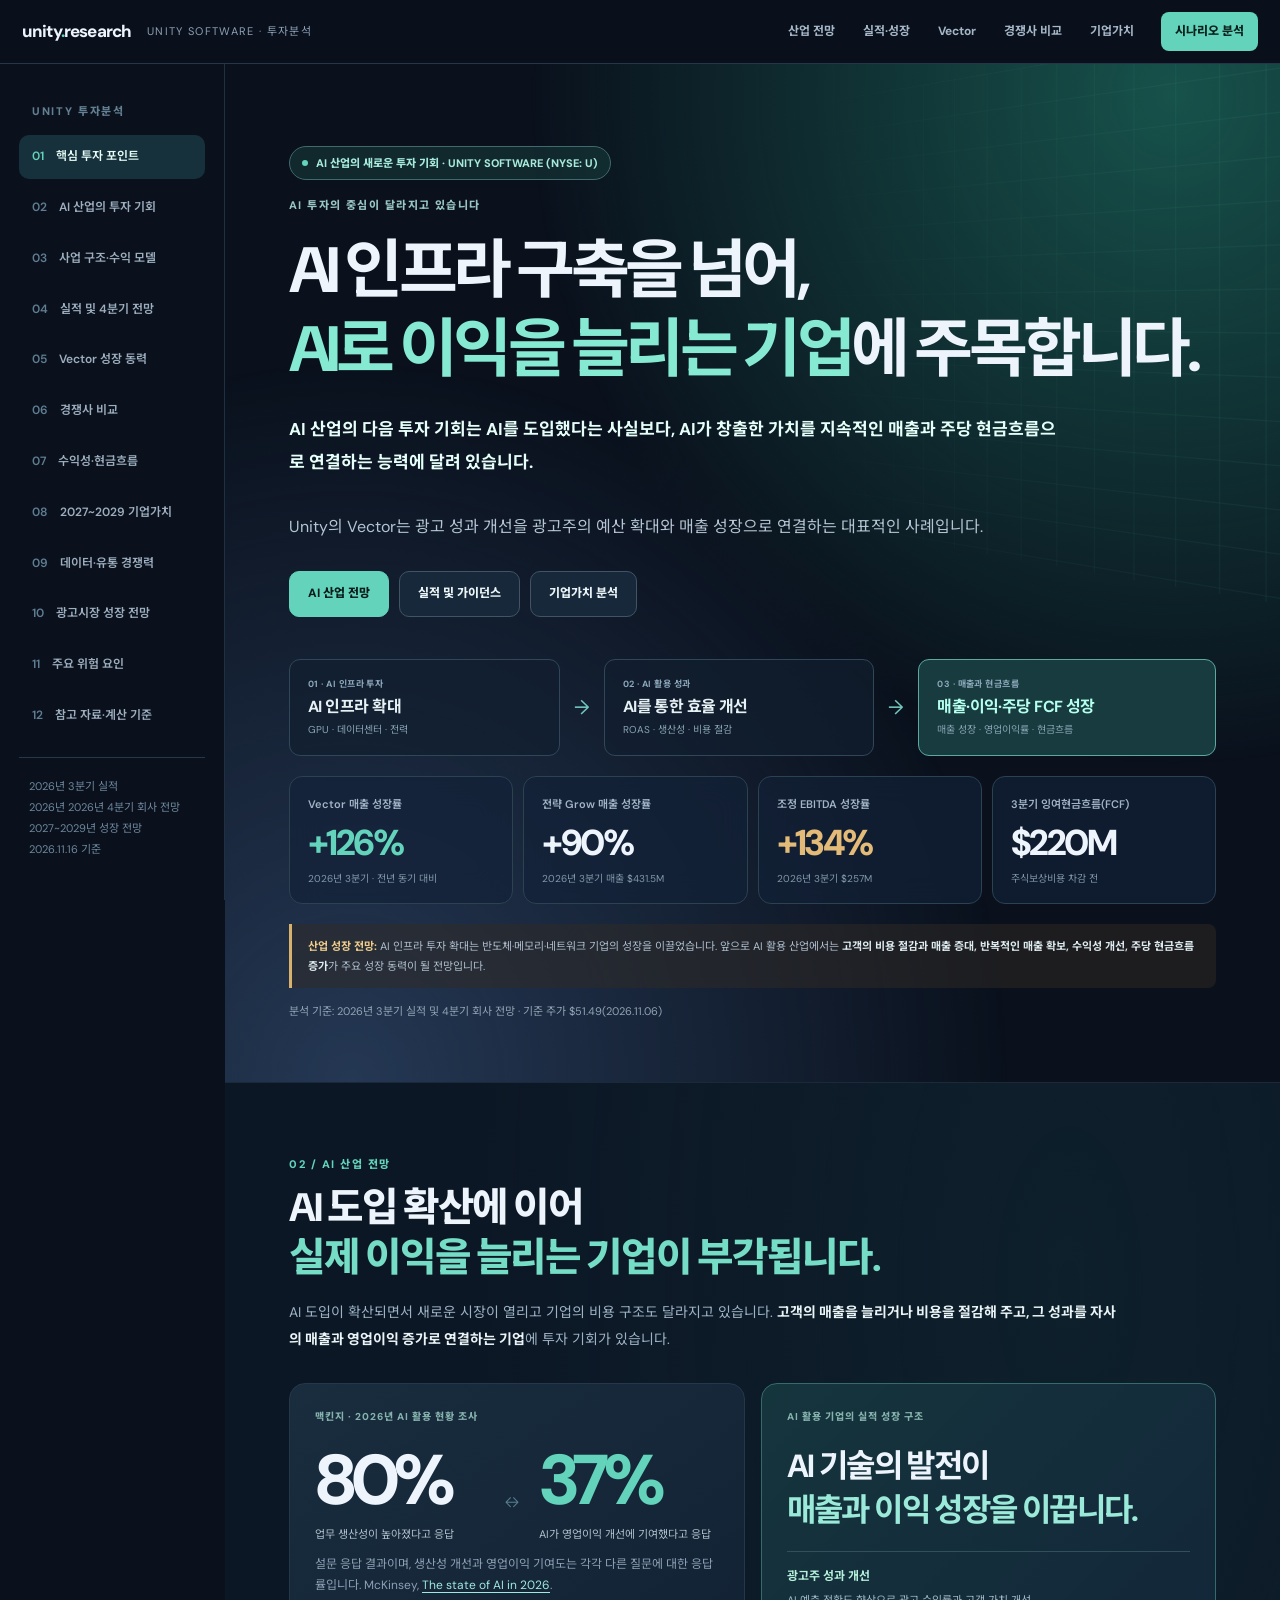
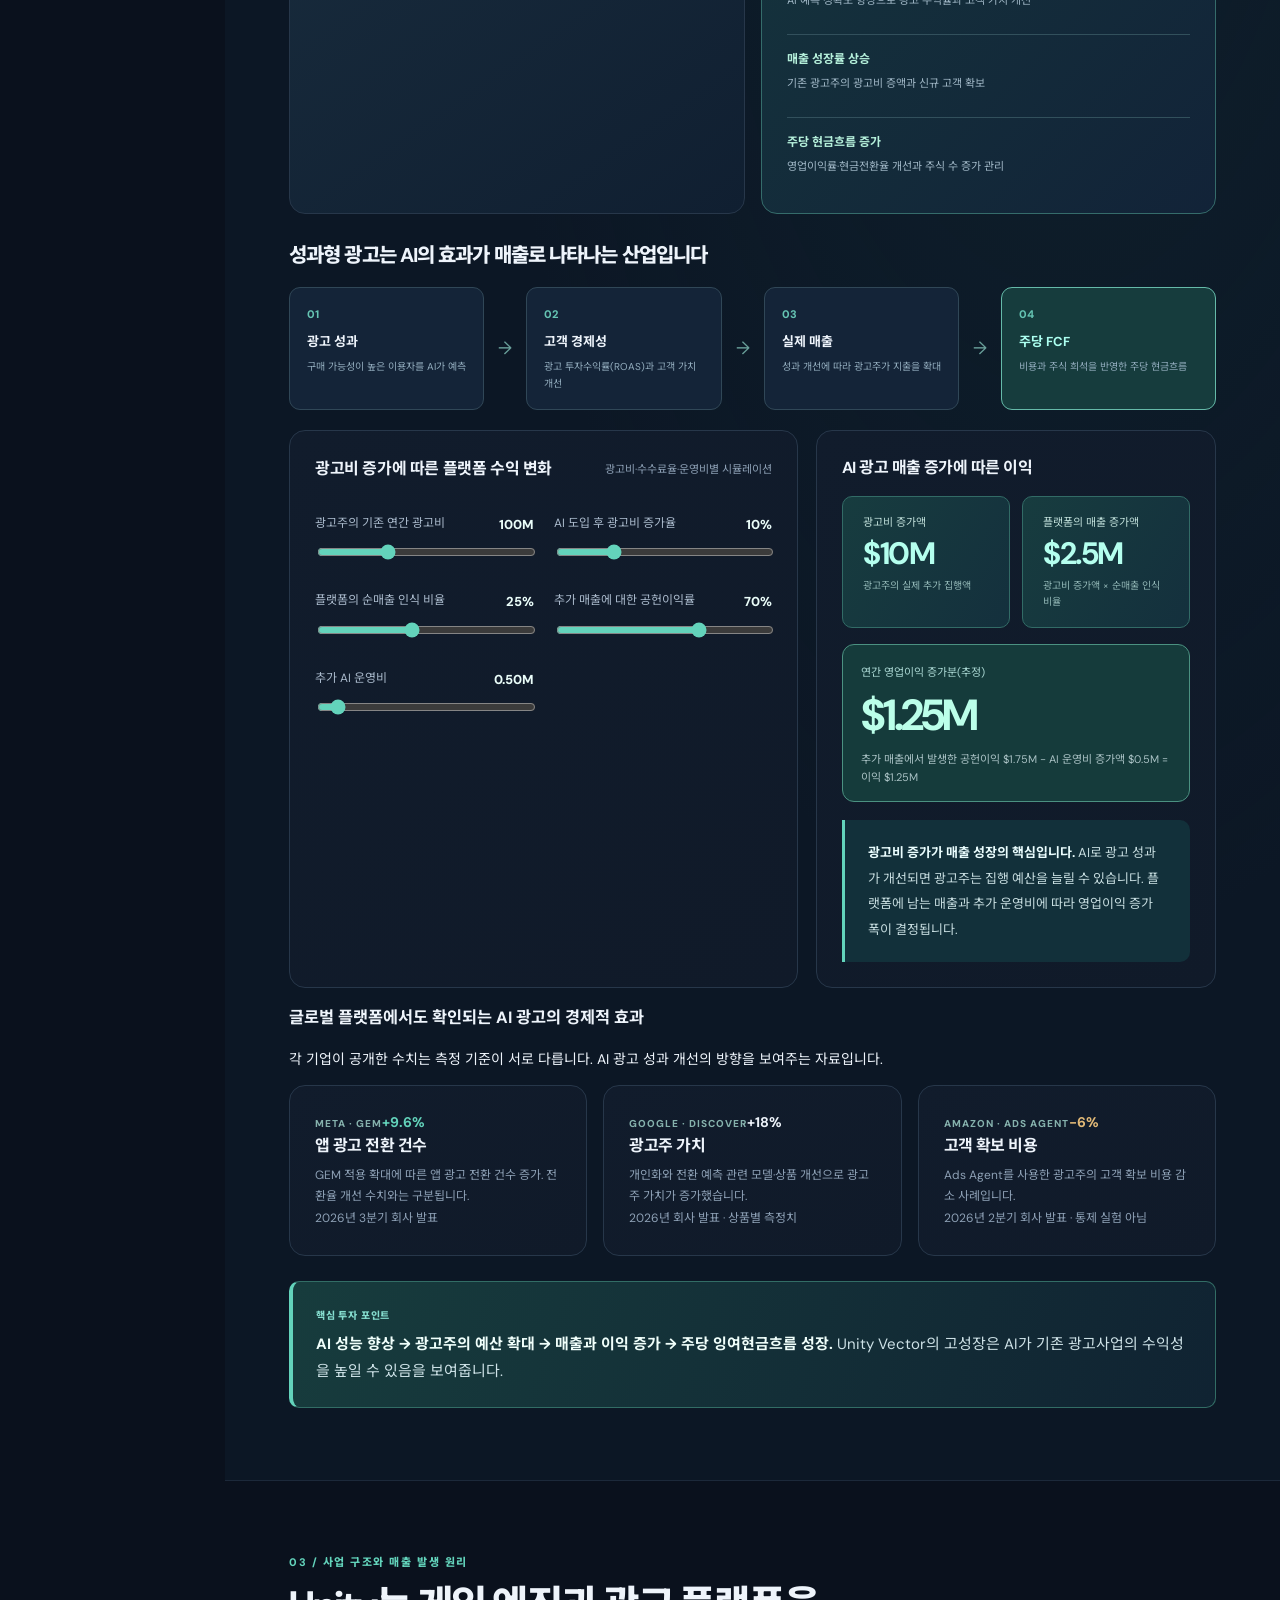
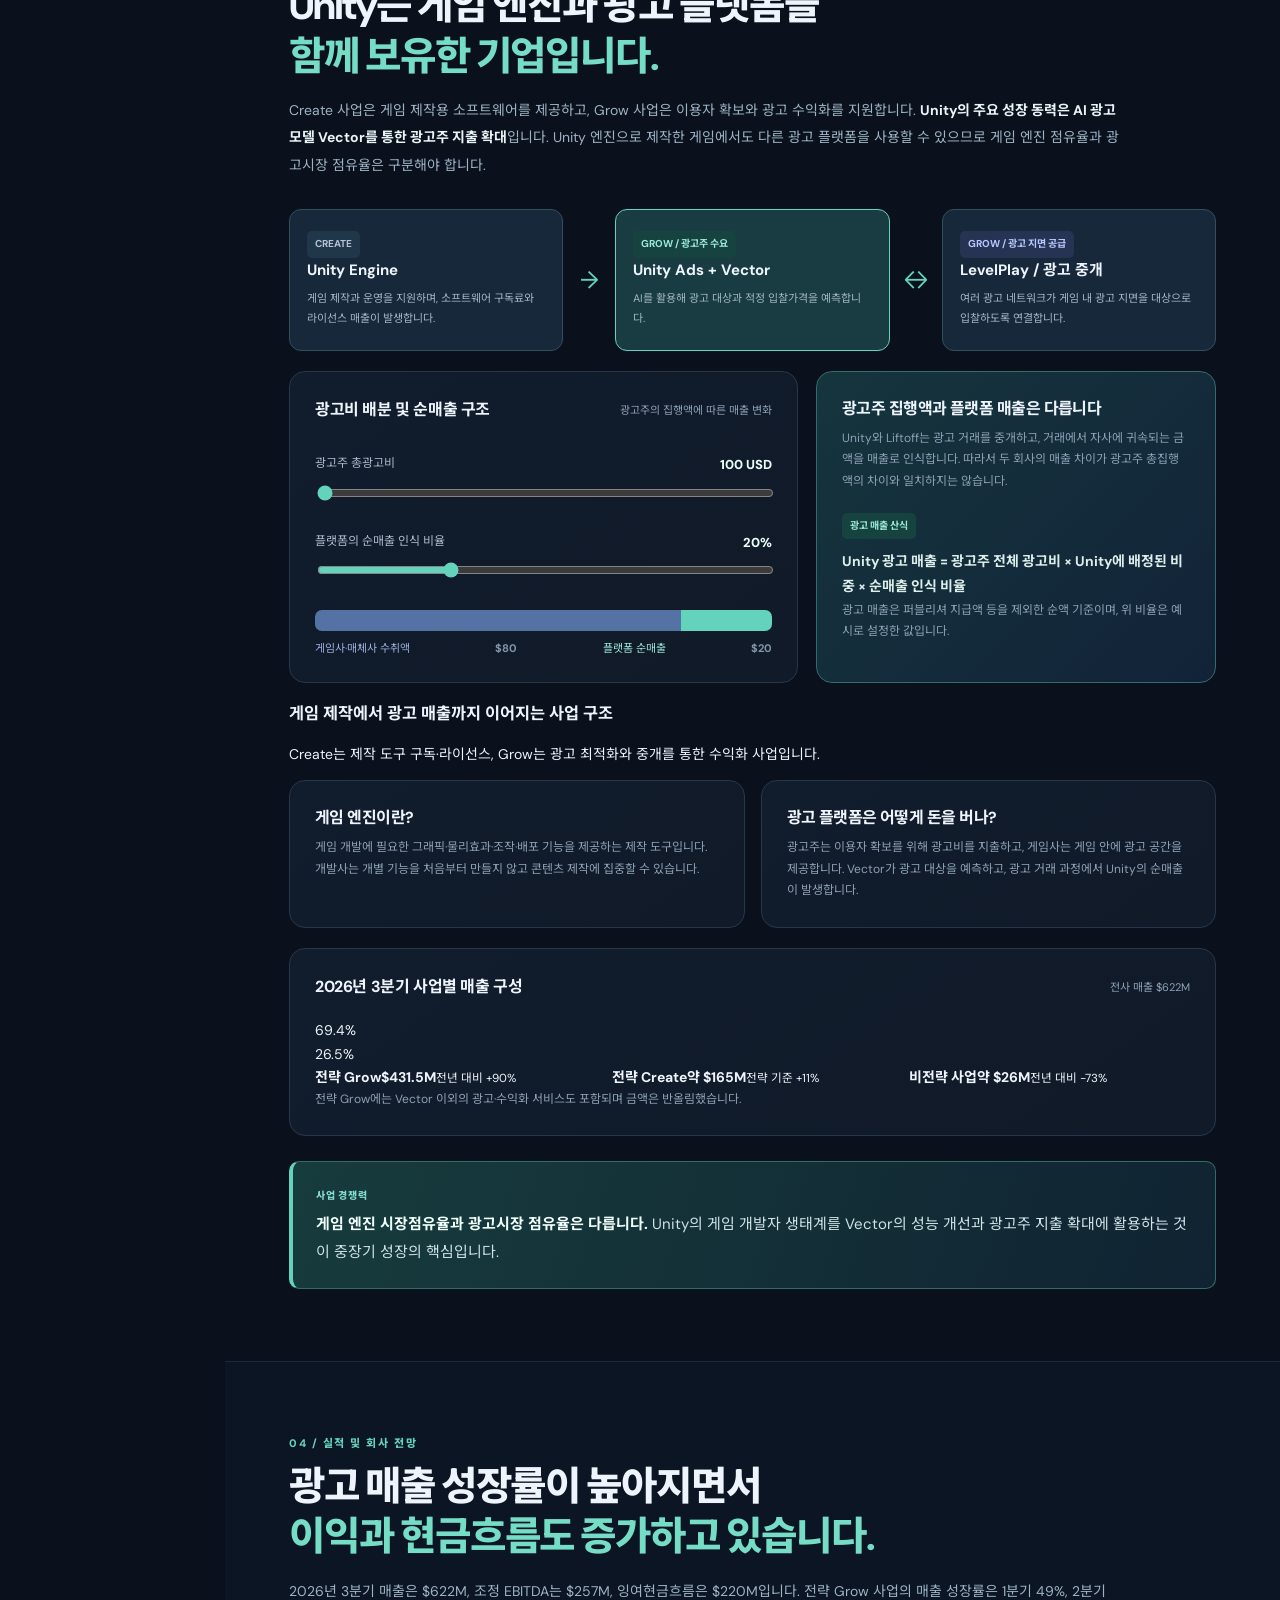
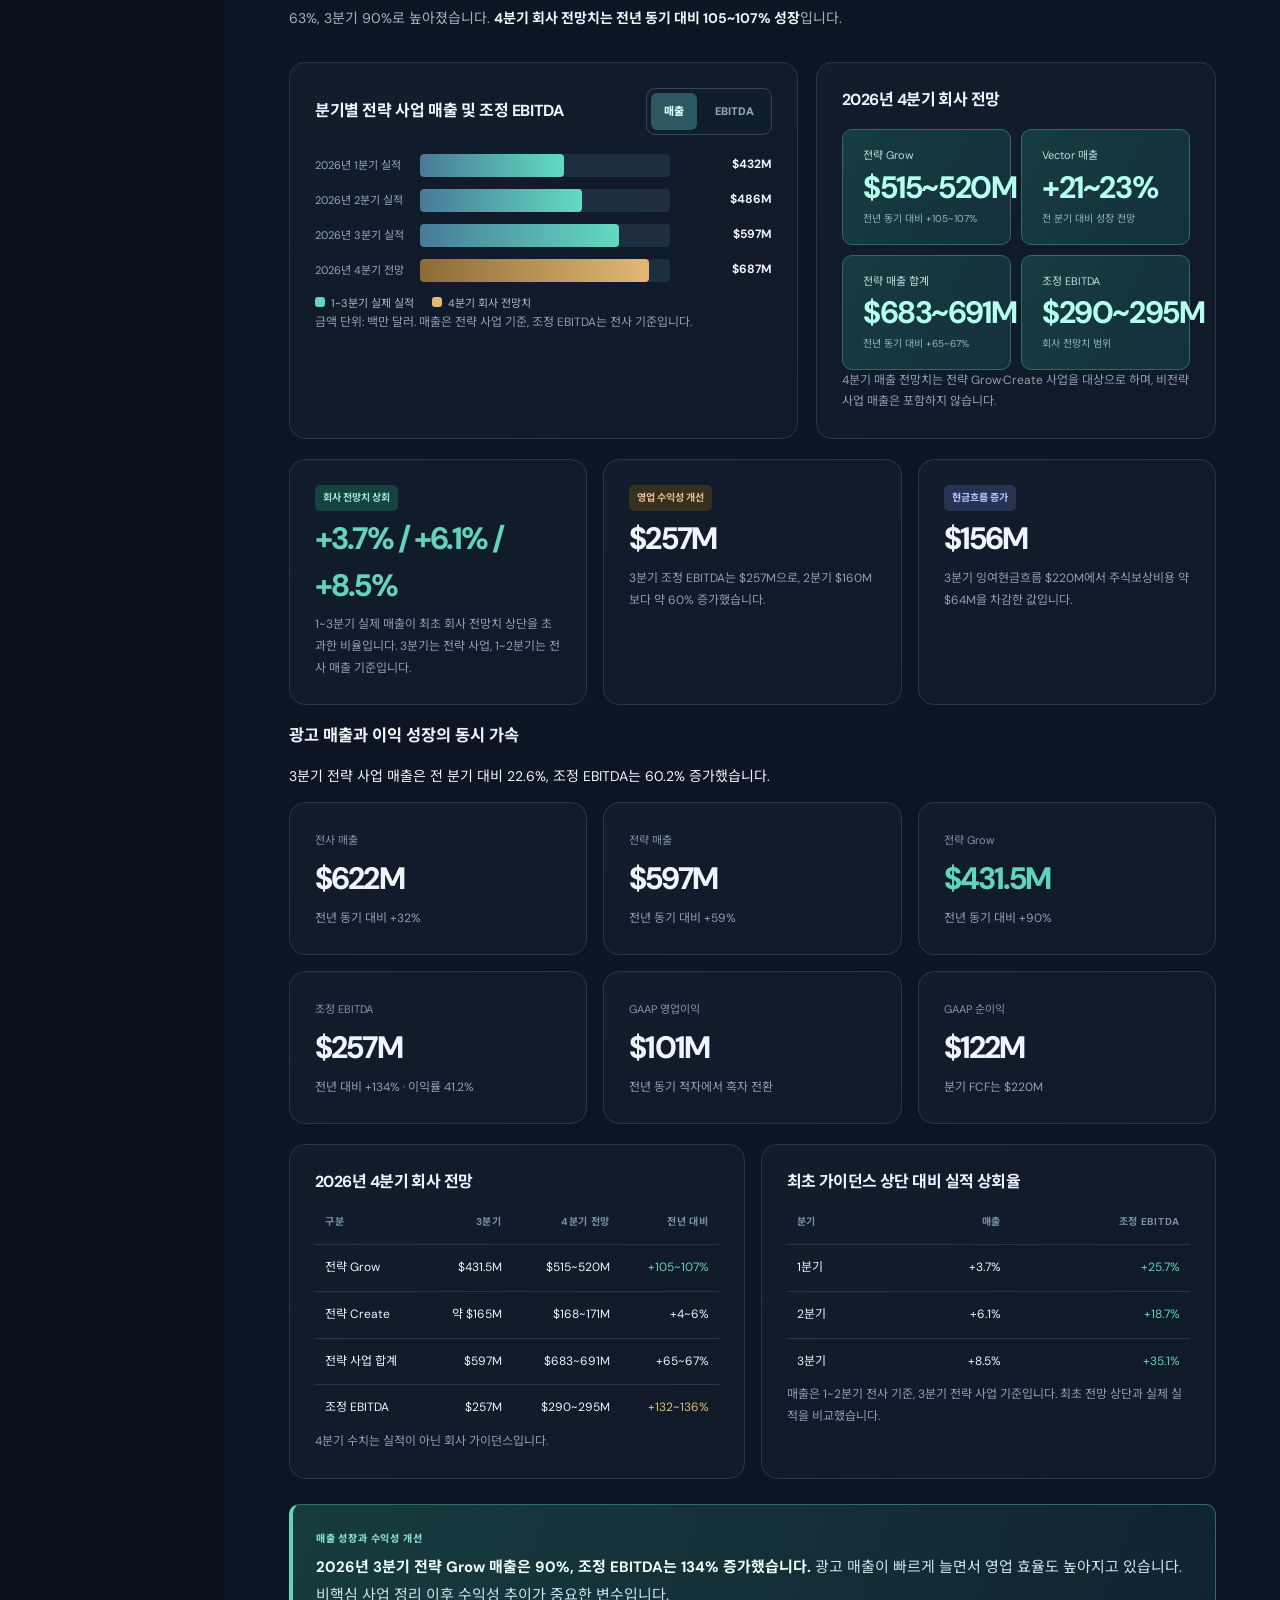
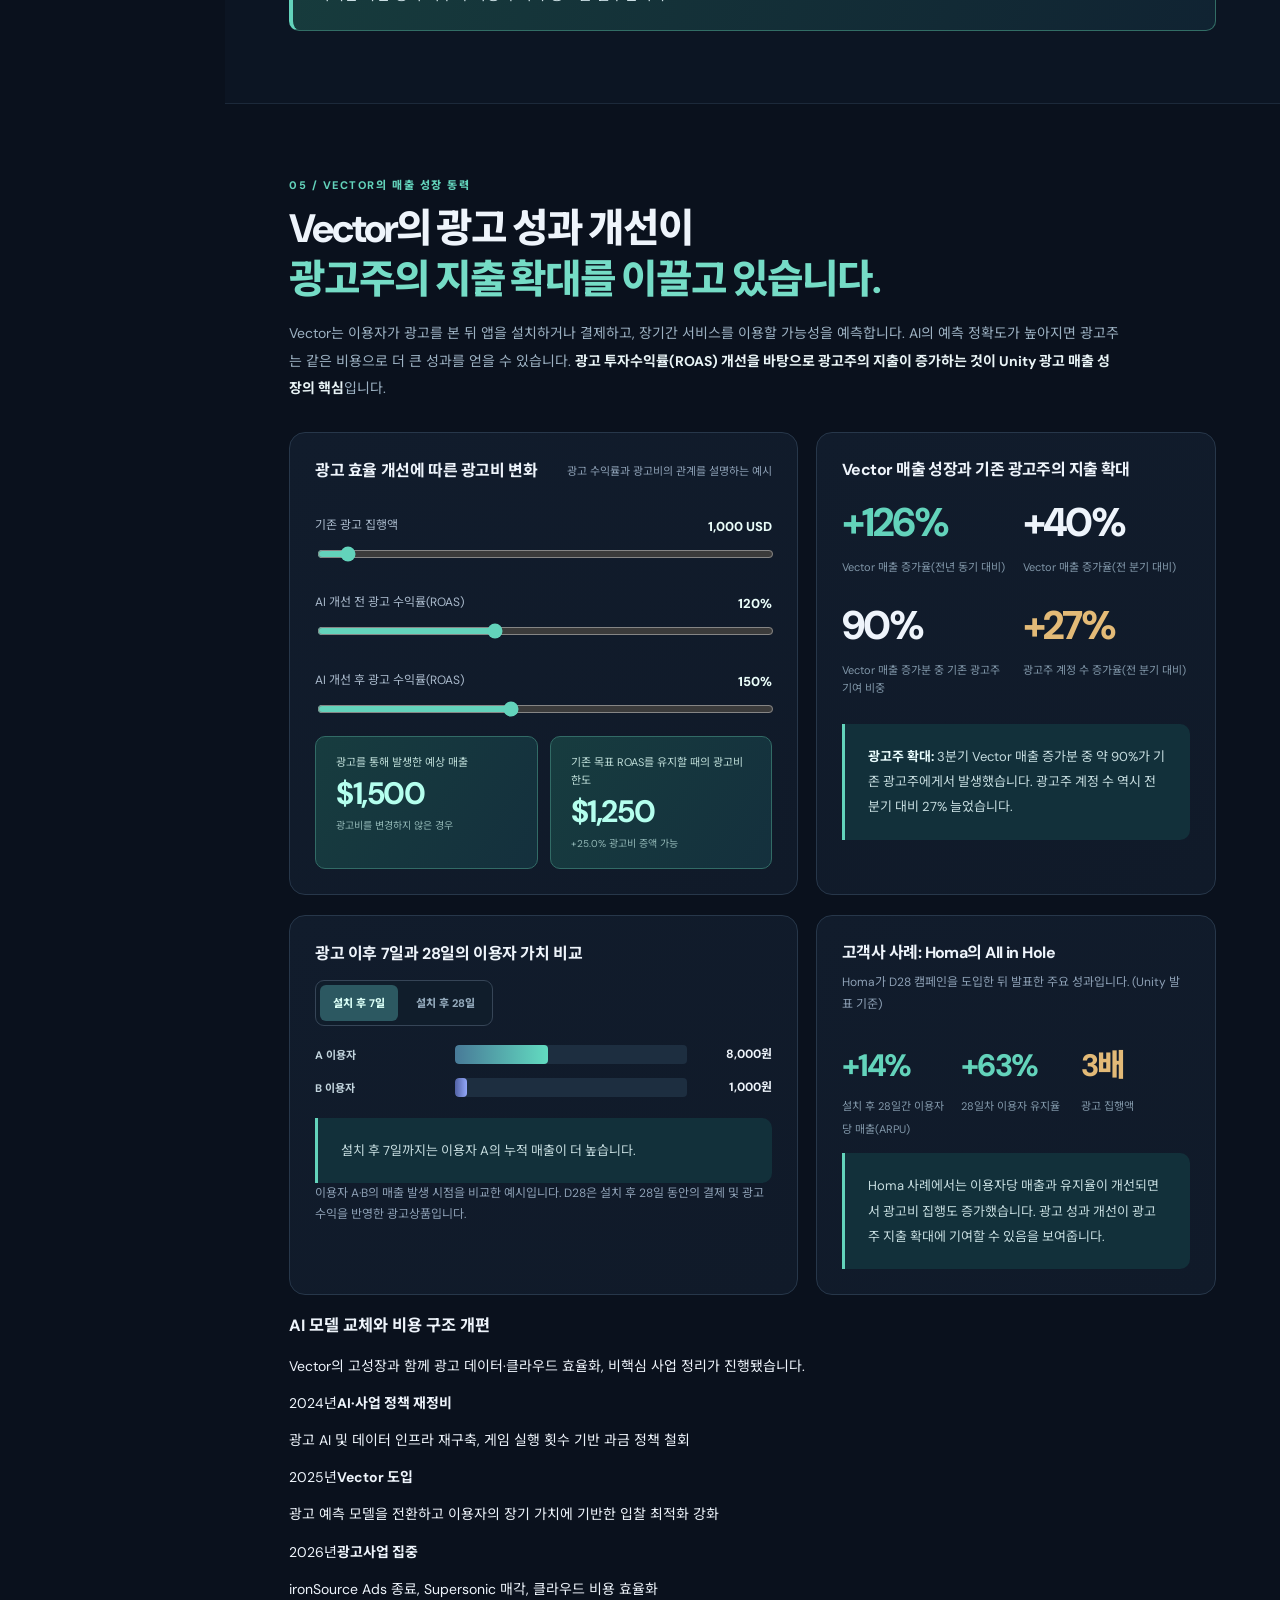
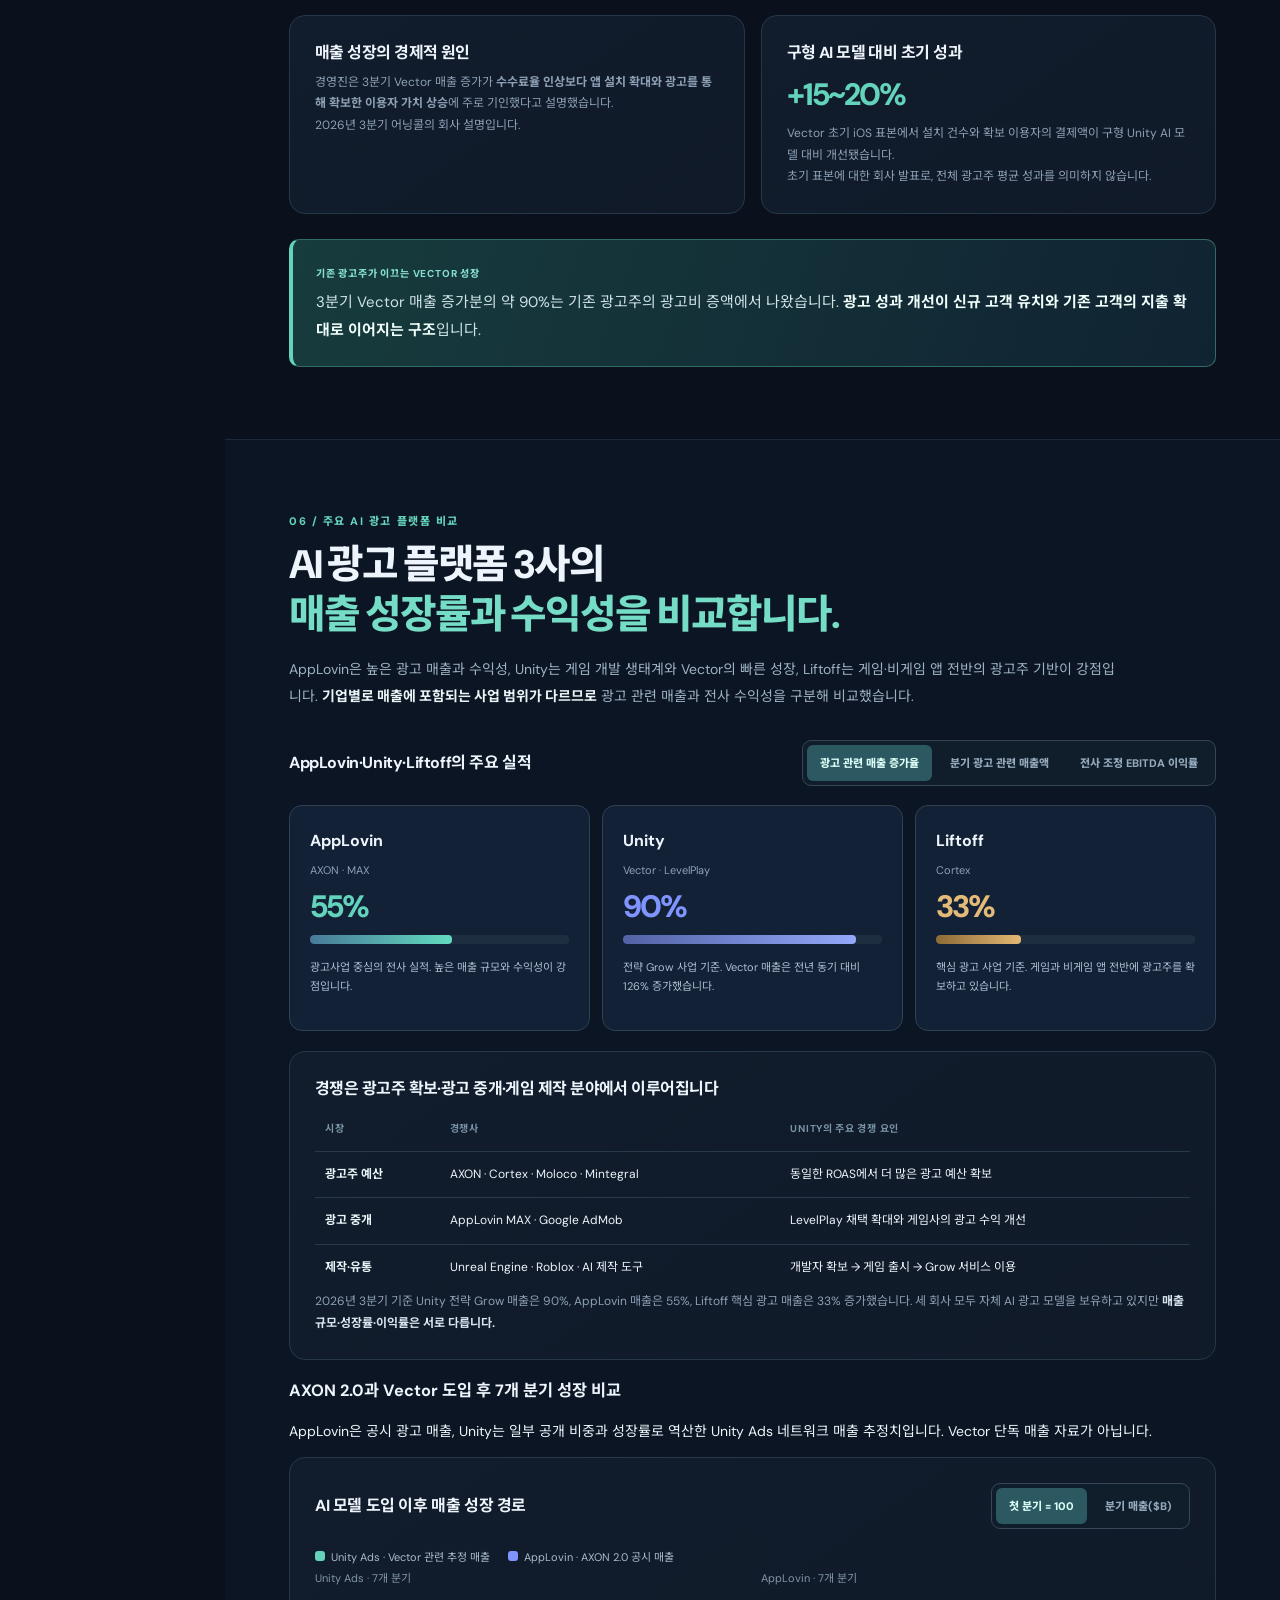
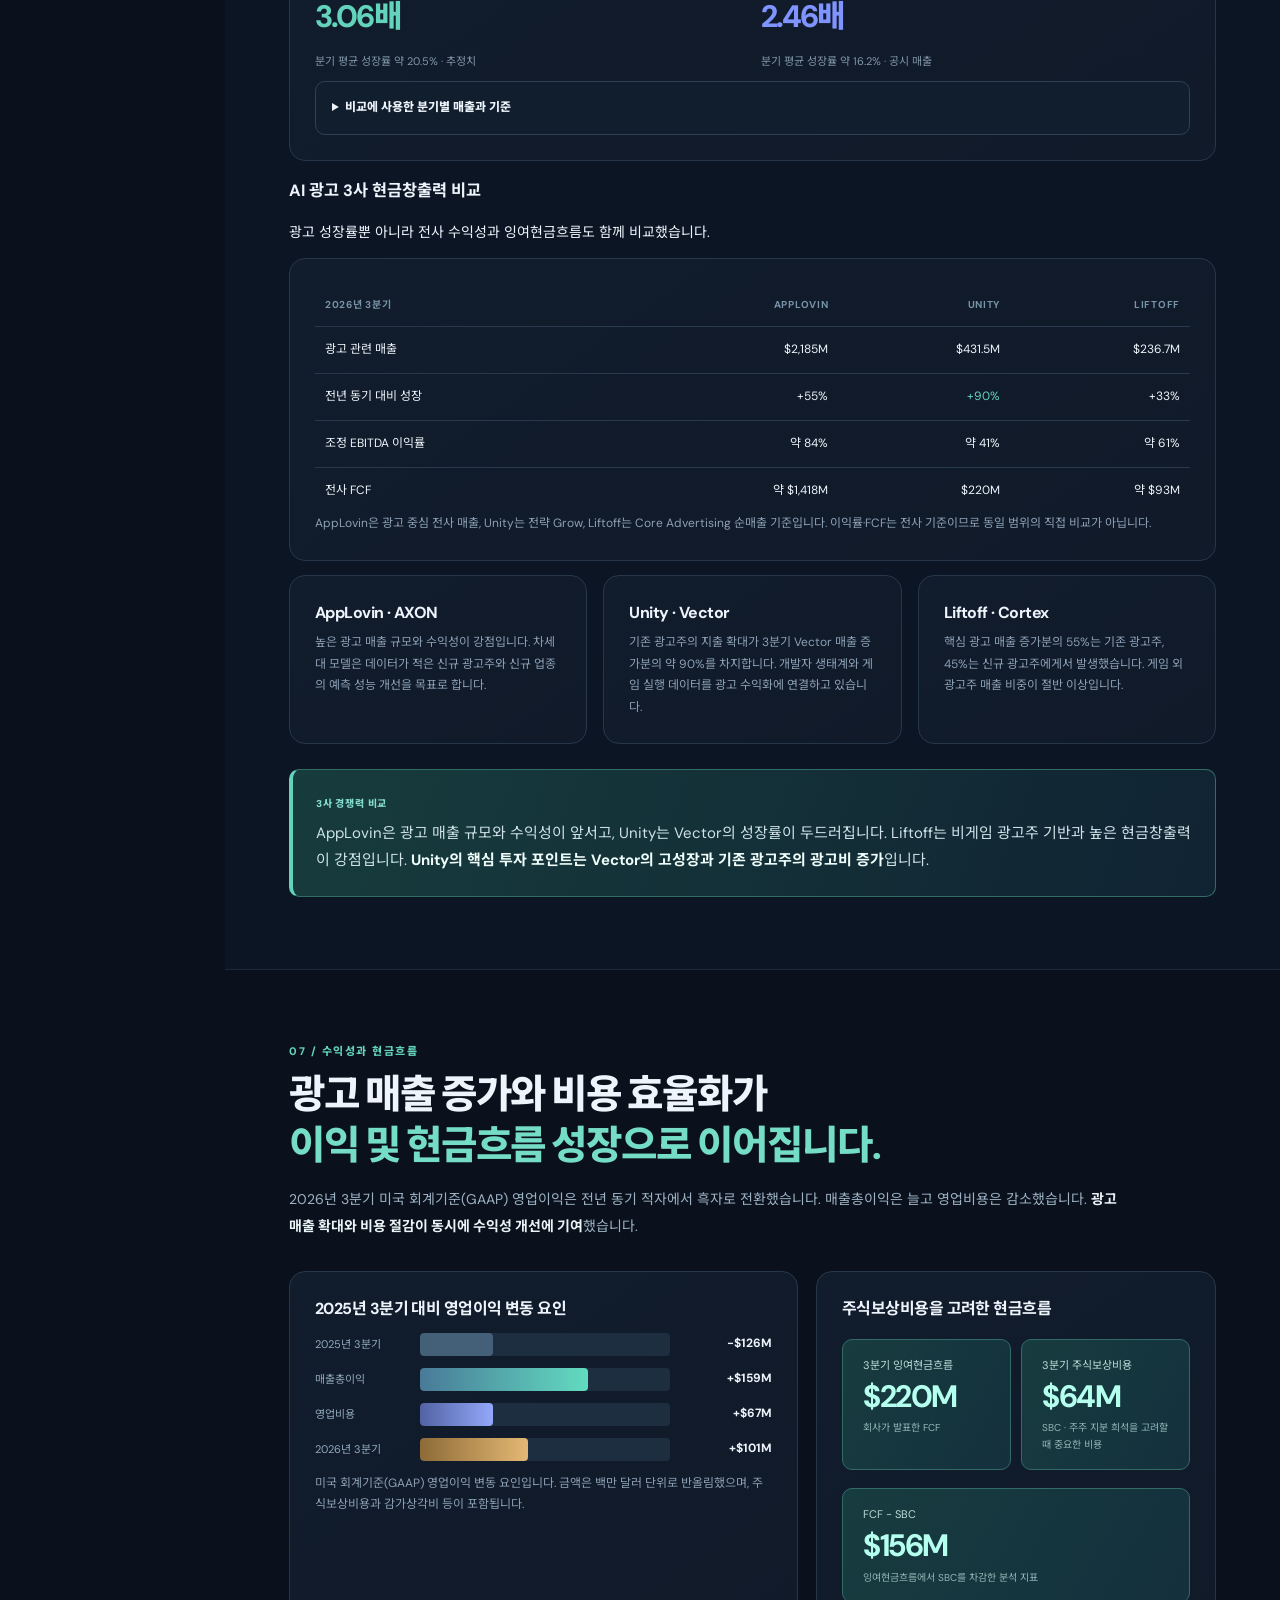
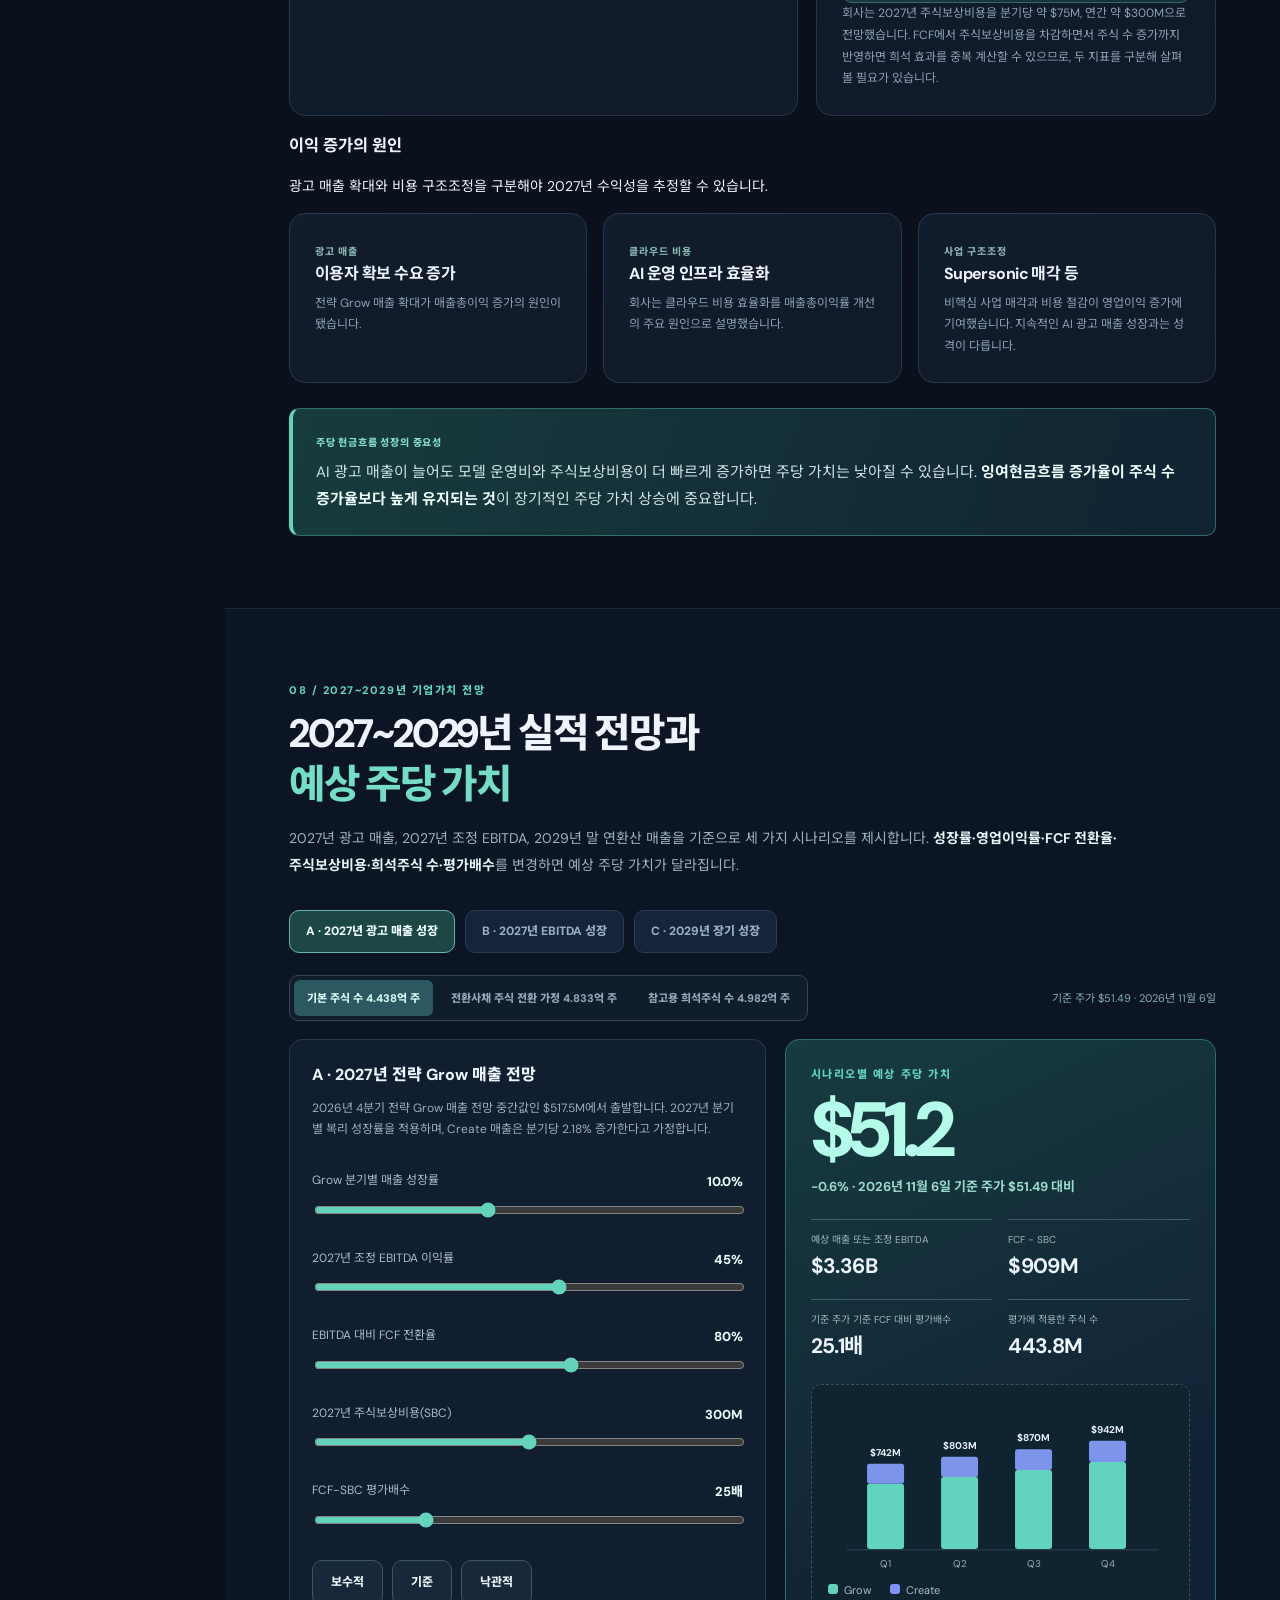
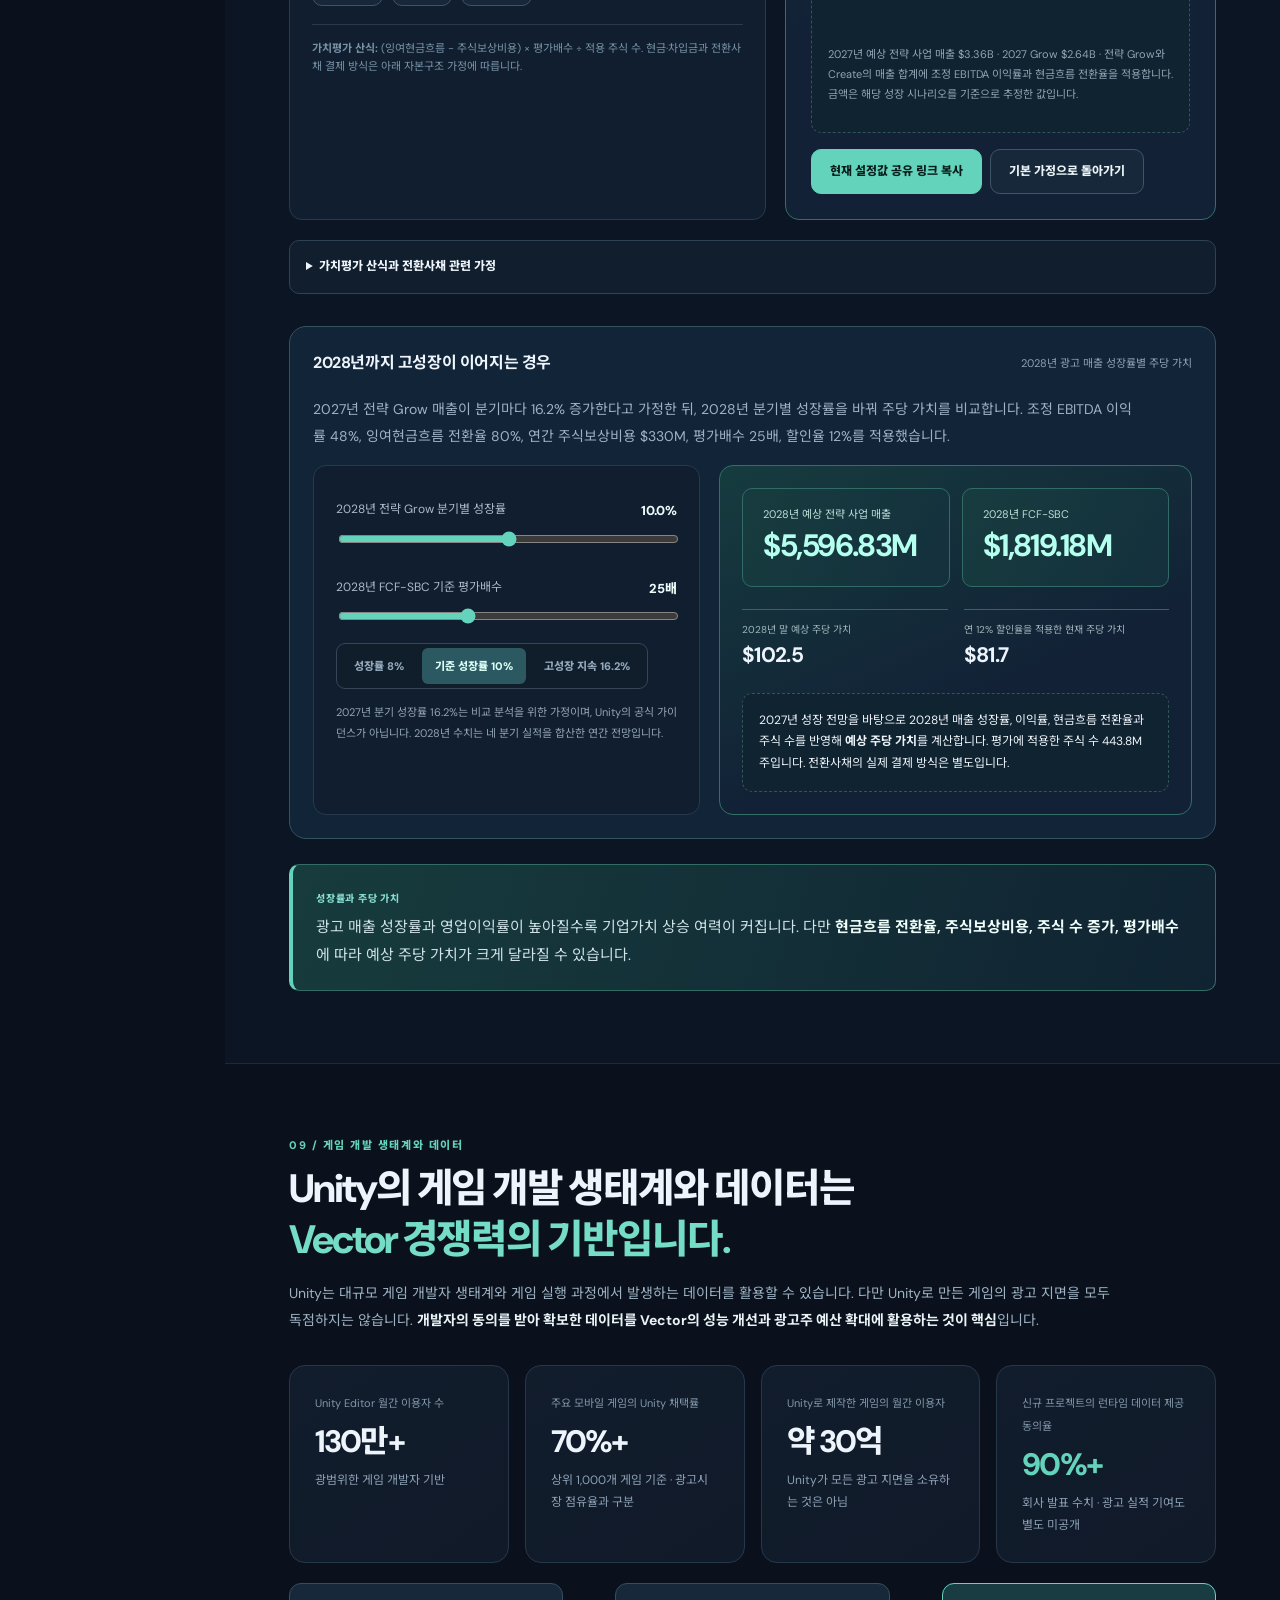
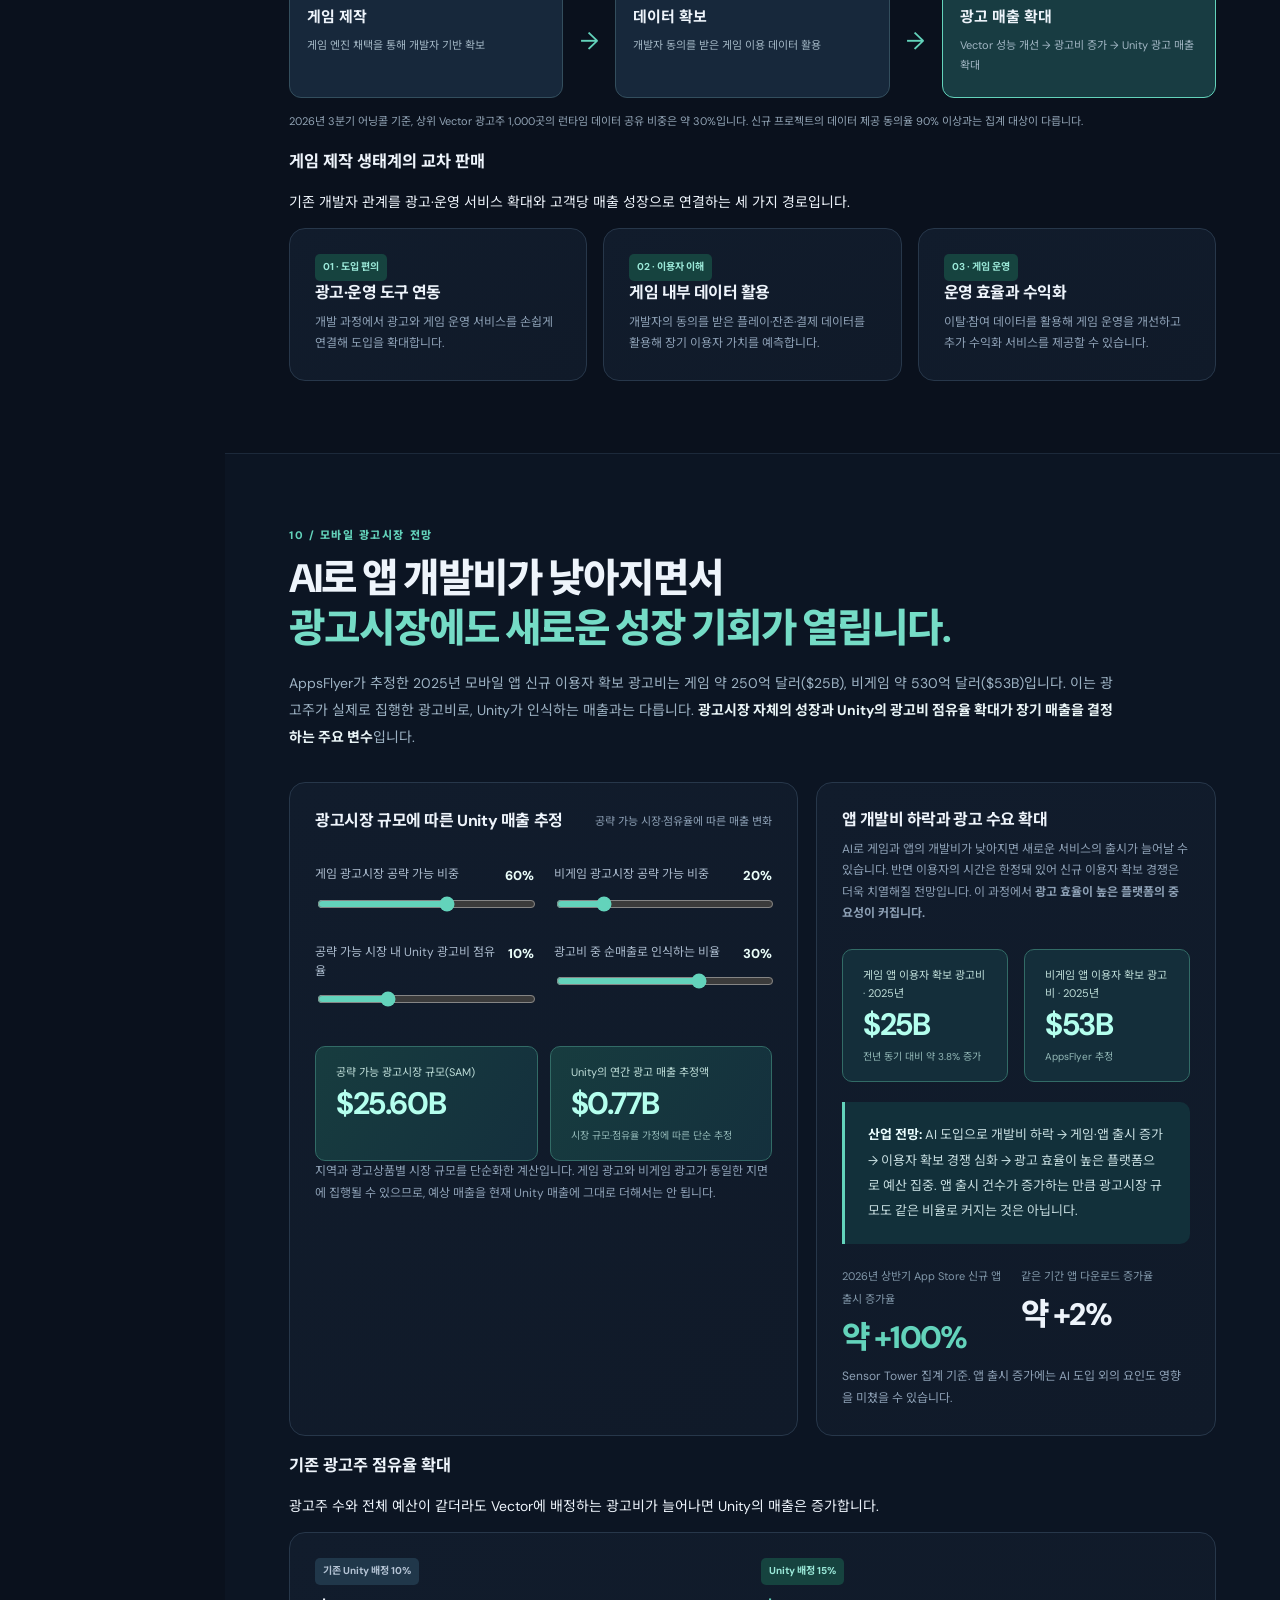
==== commit 9fd12793: "Restore AXON/Vector 7-quarter comparison, competitor FCF, operating leverage, cross-sell and earning" ====
--- a/unity/index.html
+++ b/unity/index.html
@@ -123,8 +123,42 @@
 <div class="grid two"><div class="card"><h3>매출 성장의 경제적 원인</h3><p>경영진은 3분기 Vector 매출 증가가 <strong>수수료율 인상보다 앱 설치 확대와 광고를 통해 확보한 이용자 가치 상승</strong>에 주로 기인했다고 설명했습니다.</p><p class="note">2026년 3분기 어닝콜의 회사 설명입니다.</p></div>
 <div class="card"><h3>구형 AI 모델 대비 초기 성과</h3><strong class="stat mint">+15~20%</strong><p>Vector 초기 iOS 표본에서 설치 건수와 확보 이용자의 결제액이 구형 Unity AI 모델 대비 개선됐습니다.</p><p class="note">초기 표본에 대한 회사 발표로, 전체 광고주 평균 성과를 의미하지 않습니다.</p></div></div>
 <div class="investment-takeaway"><span>기존 광고주가 이끄는 Vector 성장</span><p>3분기 Vector 매출 증가분의 약 90%는 기존 광고주의 광고비 증액에서 나왔습니다. <strong>광고 성과 개선이 신규 고객 유치와 기존 고객의 지출 확대로 이어지는 구조</strong>입니다.</p></div></section>
-<section id="competition" class="section"><div class="eyebrow">06 / 주요 AI 광고 플랫폼 비교</div><h2>AI 광고 플랫폼 3사의<br><span class='accent'>매출 성장률과 수익성을 비교합니다.</span></h2><p class="sectionlead">AppLovin은 높은 광고 매출과 수익성, Unity는 게임 개발 생태계와 Vector의 빠른 성장, Liftoff는 게임·비게임 앱 전반의 광고주 기반이 강점입니다. <strong>기업별로 매출에 포함되는 사업 범위가 다르므로</strong> 광고 관련 매출과 전사 수익성을 구분해 비교했습니다.</p><div class="panelheading"><h3>AppLovin·Unity·Liftoff의 주요 실적</h3><div class="choices" id="cmp-tabs"><button class="choice on" data-cmp="growth">광고 관련 매출 증가율</button><button class="choice" data-cmp="scale">분기 광고 관련 매출액</button><button class="choice" data-cmp="margin">전사 조정 EBITDA 이익률</button></div></div><div class="comparegrid" id="cmp-cards"></div><div class="space"></div><div class="card"><h3>경쟁은 광고주 확보·광고 중개·게임 제작 분야에서 이루어집니다</h3><div class="tablewrap"><table class="datatable"><thead><tr><th>시장</th><th>경쟁사</th><th>Unity의 주요 경쟁 요인</th></tr></thead><tbody><tr><td><strong>광고주 예산</strong></td><td>AXON · Cortex · Moloco · Mintegral</td><td>동일한 ROAS에서 더 많은 광고 예산 확보</td></tr><tr><td><strong>광고 중개</strong></td><td>AppLovin MAX · Google AdMob</td><td>LevelPlay 채택 확대와 게임사의 광고 수익 개선</td></tr><tr><td><strong>제작·유통</strong></td><td>Unreal Engine · Roblox · AI 제작 도구</td><td>개발자 확보 → 게임 출시 → Grow 서비스 이용</td></tr></tbody></table></div><p class="note">2026년 3분기 기준 Unity 전략 Grow 매출은 90%, AppLovin 매출은 55%, Liftoff 핵심 광고 매출은 33% 증가했습니다. 세 회사 모두 자체 AI 광고 모델을 보유하고 있지만 <strong>매출 규모·성장률·이익률은 서로 다릅니다.</strong></p></div><div class="investment-takeaway"><span>3사 경쟁력 비교</span><p>AppLovin은 광고 매출 규모와 수익성이 앞서고, Unity는 Vector의 성장률이 두드러집니다. Liftoff는 비게임 광고주 기반과 높은 현금창출력이 강점입니다. <strong>Unity의 핵심 투자 포인트는 Vector의 고성장과 기존 광고주의 광고비 증가</strong>입니다.</p></div></section>
-<section id="cash" class="section"><div class="eyebrow">07 / 수익성과 현금흐름</div><h2>광고 매출 증가와 비용 효율화가<br><span class='accent'>이익 및 현금흐름 성장으로 이어집니다.</span></h2><p class="sectionlead">2026년 3분기 미국 회계기준(GAAP) 영업이익은 전년 동기 적자에서 흑자로 전환했습니다. 매출총이익은 늘고 영업비용은 감소했습니다. <strong>광고 매출 확대와 비용 절감이 동시에 수익성 개선에 기여</strong>했습니다.</p><div class="split"><div class="card"><h3>2025년 3분기 대비 영업이익 변동 요인</h3><div class="qbar"><label>2025년 3분기</label><div class="track"><div class="barfill dim" style="width:29%"></div></div><strong>−$126M</strong></div><div class="qbar"><label>매출총이익</label><div class="track"><div class="barfill" style="width:67%"></div></div><strong>+$159M</strong></div><div class="qbar"><label>영업비용</label><div class="track"><div class="barfill blue" style="width:29%"></div></div><strong>+$67M</strong></div><div class="qbar"><label>2026년 3분기</label><div class="track"><div class="barfill gold" style="width:43%"></div></div><strong>+$101M</strong></div><p class="note">미국 회계기준(GAAP) 영업이익 변동 요인입니다. 금액은 백만 달러 단위로 반올림했으며, 주식보상비용과 감가상각비 등이 포함됩니다.</p></div><div class="card"><h3>주식보상비용을 고려한 현금흐름</h3><div class="grid two" style="gap:10px;margin:18px 0"><div class="result"><label>3분기 잉여현금흐름</label><b>$220M</b><small>회사가 발표한 FCF</small></div><div class="result"><label>3분기 주식보상비용</label><b>$64M</b><small>SBC · 주주 지분 희석을 고려할 때 중요한 비용</small></div></div><div class="result"><label>FCF − SBC</label><b>$156M</b><small>잉여현금흐름에서 SBC를 차감한 분석 지표</small></div><p class="note">회사는 2027년 주식보상비용을 분기당 약 $75M, 연간 약 $300M으로 전망했습니다. FCF에서 주식보상비용을 차감하면서 주식 수 증가까지 반영하면 희석 효과를 중복 계산할 수 있으므로, 두 지표를 구분해 살펴볼 필요가 있습니다.</p></div></div><div class="investment-takeaway"><span>주당 현금흐름 성장의 중요성</span><p>AI 광고 매출이 늘어도 모델 운영비와 주식보상비용이 더 빠르게 증가하면 주당 가치는 낮아질 수 있습니다. <strong>잉여현금흐름 증가율이 주식 수 증가율보다 높게 유지되는 것</strong>이 장기적인 주당 가치 상승에 중요합니다.</p></div></section>
+<section id="competition" class="section"><div class="eyebrow">06 / 주요 AI 광고 플랫폼 비교</div><h2>AI 광고 플랫폼 3사의<br><span class='accent'>매출 성장률과 수익성을 비교합니다.</span></h2><p class="sectionlead">AppLovin은 높은 광고 매출과 수익성, Unity는 게임 개발 생태계와 Vector의 빠른 성장, Liftoff는 게임·비게임 앱 전반의 광고주 기반이 강점입니다. <strong>기업별로 매출에 포함되는 사업 범위가 다르므로</strong> 광고 관련 매출과 전사 수익성을 구분해 비교했습니다.</p><div class="panelheading"><h3>AppLovin·Unity·Liftoff의 주요 실적</h3><div class="choices" id="cmp-tabs"><button class="choice on" data-cmp="growth">광고 관련 매출 증가율</button><button class="choice" data-cmp="scale">분기 광고 관련 매출액</button><button class="choice" data-cmp="margin">전사 조정 EBITDA 이익률</button></div></div><div class="comparegrid" id="cmp-cards"></div><div class="space"></div><div class="card"><h3>경쟁은 광고주 확보·광고 중개·게임 제작 분야에서 이루어집니다</h3><div class="tablewrap"><table class="datatable"><thead><tr><th>시장</th><th>경쟁사</th><th>Unity의 주요 경쟁 요인</th></tr></thead><tbody><tr><td><strong>광고주 예산</strong></td><td>AXON · Cortex · Moloco · Mintegral</td><td>동일한 ROAS에서 더 많은 광고 예산 확보</td></tr><tr><td><strong>광고 중개</strong></td><td>AppLovin MAX · Google AdMob</td><td>LevelPlay 채택 확대와 게임사의 광고 수익 개선</td></tr><tr><td><strong>제작·유통</strong></td><td>Unreal Engine · Roblox · AI 제작 도구</td><td>개발자 확보 → 게임 출시 → Grow 서비스 이용</td></tr></tbody></table></div><p class="note">2026년 3분기 기준 Unity 전략 Grow 매출은 90%, AppLovin 매출은 55%, Liftoff 핵심 광고 매출은 33% 증가했습니다. 세 회사 모두 자체 AI 광고 모델을 보유하고 있지만 <strong>매출 규모·성장률·이익률은 서로 다릅니다.</strong></p></div>
+<div class="research-subhead"><h3>AXON 2.0과 Vector 도입 후 7개 분기 성장 비교</h3><p>AppLovin은 공시 광고 매출, Unity는 일부 공개 비중과 성장률로 역산한 Unity Ads 네트워크 매출 추정치입니다. Vector 단독 매출 자료가 아닙니다.</p></div>
+<div class="card cohort-panel">
+<div class="panelheading"><h3>AI 모델 도입 이후 매출 성장 경로</h3><div class="choices" id="cohort-controls"><button class="choice on" data-cohort="index">첫 분기 = 100</button><button class="choice" data-cohort="dollars">분기 매출($B)</button></div></div>
+<div id="model-cohort-chart" class="cohort-graph" aria-live="polite"></div>
+<div class="legend"><span><i style="background:#63d3bb"></i>Unity Ads · Vector 관련 추정 매출</span><span><i style="background:#8094ff"></i>AppLovin · AXON 2.0 공시 매출</span></div>
+<div class="grid two cohort-summary"><div><span class="minor">Unity Ads · 7개 분기</span><strong class="stat mint">3.06배</strong><p class="minor">분기 평균 성장률 약 20.5% · 추정치</p></div><div><span class="minor">AppLovin · 7개 분기</span><strong class="stat blue">2.46배</strong><p class="minor">분기 평균 성장률 약 16.2% · 공시 매출</p></div></div>
+<details class="disclosure"><summary>비교에 사용한 분기별 매출과 기준</summary><div class="tablewrap"><table class="datatable"><thead><tr><th>도입 후</th><th>Unity 분기</th><th class="right">Unity 추정</th><th>APP 분기</th><th class="right">APP 공시</th></tr></thead><tbody>
+<tr><td>1분기</td><td>2025 Q1</td><td class="right">$122M</td><td>2023 Q2</td><td class="right">$406M</td></tr>
+<tr><td>2분기</td><td>2025 Q2</td><td class="right">$141M</td><td>2023 Q3</td><td class="right">$504M</td></tr>
+<tr><td>3분기</td><td>2025 Q3</td><td class="right">$166M</td><td>2023 Q4</td><td class="right">$576M</td></tr>
+<tr><td>4분기</td><td>2025 Q4</td><td class="right">$189M</td><td>2024 Q1</td><td class="right">$678M</td></tr>
+<tr><td>5분기</td><td>2026 Q1</td><td class="right">$218M</td><td>2024 Q2</td><td class="right">$711M</td></tr>
+<tr><td>6분기</td><td>2026 Q2</td><td class="right">$268M</td><td>2024 Q3</td><td class="right">$835M</td></tr>
+<tr><td>7분기</td><td>2026 Q3</td><td class="right">$375M</td><td>2024 Q4</td><td class="right">$999M</td></tr>
+</tbody></table></div><p class="note">Unity 수치는 Vector 단독 매출이 아니라 Unity Ads 관련 추정 매출입니다. 기업별 사업 범위와 시점이 달라 AI 모델의 정확도를 직접 비교한 결과가 아닙니다.</p></details></div>
+<div class="research-subhead"><h3>AI 광고 3사 현금창출력 비교</h3><p>광고 성장률뿐 아니라 전사 수익성과 잉여현금흐름도 함께 비교했습니다.</p></div>
+<div class="card"><div class="tablewrap"><table class="datatable"><thead><tr><th>2026년 3분기</th><th class="right">AppLovin</th><th class="right">Unity</th><th class="right">Liftoff</th></tr></thead><tbody>
+<tr><td>광고 관련 매출</td><td class="right">$2,185M</td><td class="right">$431.5M</td><td class="right">$236.7M</td></tr>
+<tr><td>전년 동기 대비 성장</td><td class="right">+55%</td><td class="right mint">+90%</td><td class="right">+33%</td></tr>
+<tr><td>조정 EBITDA 이익률</td><td class="right">약 84%</td><td class="right">약 41%</td><td class="right">약 61%</td></tr>
+<tr><td>전사 FCF</td><td class="right">약 $1,418M</td><td class="right">$220M</td><td class="right">약 $93M</td></tr>
+</tbody></table></div><p class="note">AppLovin은 광고 중심 전사 매출, Unity는 전략 Grow, Liftoff는 Core Advertising 순매출 기준입니다. 이익률·FCF는 전사 기준이므로 동일 범위의 직접 비교가 아닙니다.</p></div>
+<div class="grid three" style="margin-top:14px">
+<div class="card"><h3>AppLovin · AXON</h3><p>높은 광고 매출 규모와 수익성이 강점입니다. 차세대 모델은 데이터가 적은 신규 광고주와 신규 업종의 예측 성능 개선을 목표로 합니다.</p></div>
+<div class="card"><h3>Unity · Vector</h3><p>기존 광고주의 지출 확대가 3분기 Vector 매출 증가분의 약 90%를 차지합니다. 개발자 생태계와 게임 실행 데이터를 광고 수익화에 연결하고 있습니다.</p></div>
+<div class="card"><h3>Liftoff · Cortex</h3><p>핵심 광고 매출 증가분의 55%는 기존 광고주, 45%는 신규 광고주에게서 발생했습니다. 게임 외 광고주 매출 비중이 절반 이상입니다.</p></div></div>
+<div class="investment-takeaway"><span>3사 경쟁력 비교</span><p>AppLovin은 광고 매출 규모와 수익성이 앞서고, Unity는 Vector의 성장률이 두드러집니다. Liftoff는 비게임 광고주 기반과 높은 현금창출력이 강점입니다. <strong>Unity의 핵심 투자 포인트는 Vector의 고성장과 기존 광고주의 광고비 증가</strong>입니다.</p></div></section>
+<section id="cash" class="section"><div class="eyebrow">07 / 수익성과 현금흐름</div><h2>광고 매출 증가와 비용 효율화가<br><span class='accent'>이익 및 현금흐름 성장으로 이어집니다.</span></h2><p class="sectionlead">2026년 3분기 미국 회계기준(GAAP) 영업이익은 전년 동기 적자에서 흑자로 전환했습니다. 매출총이익은 늘고 영업비용은 감소했습니다. <strong>광고 매출 확대와 비용 절감이 동시에 수익성 개선에 기여</strong>했습니다.</p><div class="split"><div class="card"><h3>2025년 3분기 대비 영업이익 변동 요인</h3><div class="qbar"><label>2025년 3분기</label><div class="track"><div class="barfill dim" style="width:29%"></div></div><strong>−$126M</strong></div><div class="qbar"><label>매출총이익</label><div class="track"><div class="barfill" style="width:67%"></div></div><strong>+$159M</strong></div><div class="qbar"><label>영업비용</label><div class="track"><div class="barfill blue" style="width:29%"></div></div><strong>+$67M</strong></div><div class="qbar"><label>2026년 3분기</label><div class="track"><div class="barfill gold" style="width:43%"></div></div><strong>+$101M</strong></div><p class="note">미국 회계기준(GAAP) 영업이익 변동 요인입니다. 금액은 백만 달러 단위로 반올림했으며, 주식보상비용과 감가상각비 등이 포함됩니다.</p></div><div class="card"><h3>주식보상비용을 고려한 현금흐름</h3><div class="grid two" style="gap:10px;margin:18px 0"><div class="result"><label>3분기 잉여현금흐름</label><b>$220M</b><small>회사가 발표한 FCF</small></div><div class="result"><label>3분기 주식보상비용</label><b>$64M</b><small>SBC · 주주 지분 희석을 고려할 때 중요한 비용</small></div></div><div class="result"><label>FCF − SBC</label><b>$156M</b><small>잉여현금흐름에서 SBC를 차감한 분석 지표</small></div><p class="note">회사는 2027년 주식보상비용을 분기당 약 $75M, 연간 약 $300M으로 전망했습니다. FCF에서 주식보상비용을 차감하면서 주식 수 증가까지 반영하면 희석 효과를 중복 계산할 수 있으므로, 두 지표를 구분해 살펴볼 필요가 있습니다.</p></div></div>
+<div class="research-subhead"><h3>이익 증가의 원인</h3><p>광고 매출 확대와 비용 구조조정을 구분해야 2027년 수익성을 추정할 수 있습니다.</p></div>
+<div class="grid three">
+<div class="card"><span class="panel-kicker">광고 매출</span><h3>이용자 확보 수요 증가</h3><p>전략 Grow 매출 확대가 매출총이익 증가의 원인이 됐습니다.</p></div>
+<div class="card"><span class="panel-kicker">클라우드 비용</span><h3>AI 운영 인프라 효율화</h3><p>회사는 클라우드 비용 효율화를 매출총이익률 개선의 주요 원인으로 설명했습니다.</p></div>
+<div class="card"><span class="panel-kicker">사업 구조조정</span><h3>Supersonic 매각 등</h3><p>비핵심 사업 매각과 비용 절감이 영업이익 증가에 기여했습니다. 지속적인 AI 광고 매출 성장과는 성격이 다릅니다.</p></div>
+</div>
+<div class="investment-takeaway"><span>주당 현금흐름 성장의 중요성</span><p>AI 광고 매출이 늘어도 모델 운영비와 주식보상비용이 더 빠르게 증가하면 주당 가치는 낮아질 수 있습니다. <strong>잉여현금흐름 증가율이 주식 수 증가율보다 높게 유지되는 것</strong>이 장기적인 주당 가치 상승에 중요합니다.</p></div></section>
 <section id="valuation" class="section"><div class="eyebrow">08 / 2027~2029년 기업가치 전망</div><h2>2027~2029년 실적 전망과<br><span class='accent'>예상 주당 가치</span></h2><p class="sectionlead">2027년 광고 매출, 2027년 조정 EBITDA, 2029년 말 연환산 매출을 기준으로 세 가지 시나리오를 제시합니다. <strong>성장률·영업이익률·FCF 전환율·주식보상비용·희석주식 수·평가배수</strong>를 변경하면 예상 주당 가치가 달라집니다.</p>
 <div class="scen-top" id="scenario-tabs"><button class="scen-tab on" data-mode="A">A · 2027년 광고 매출 성장</button><button class="scen-tab" data-mode="B">B · 2027년 EBITDA 성장</button><button class="scen-tab" data-mode="C">C · 2029년 장기 성장</button></div><div class="toolrow" style="margin-bottom:18px"><div class="choices" id="share-tabs"><button class="choice on" data-shares="443.8">기본 주식 수 4.438억 주</button><button class="choice" data-shares="483.3">전환사채 주식 전환 가정 4.833억 주</button><button class="choice" data-shares="498.165">참고용 희석주식 수 4.982억 주</button></div><span class="locked">기준 주가 $51.49 · 2026년 11월 6일</span></div>
 <div class="valuation"><div class="controlsbox"><h3 class="scen-title" id="model-title"></h3><p class="scen-desc" id="model-desc"></p><div id="dynamic-controls"></div><div style="padding-top:13px;display:flex;gap:9px;flex-wrap:wrap"><button class="btn" id="preset-bear">보수적</button><button class="btn" id="preset-base">기준</button><button class="btn" id="preset-bull">낙관적</button></div><div class="footline"><strong>가치평가 산식:</strong> (잉여현금흐름 − 주식보상비용) × 평가배수 ÷ 적용 주식 수. 현금·차입금과 전환사채 결제 방식은 아래 자본구조 가정에 따릅니다.</div></div>
@@ -140,11 +174,29 @@
 <div class="choices" id="runway-presets"><button class="choice" data-runway="8">성장률 8%</button><button class="choice on" data-runway="10">기준 성장률 10%</button><button class="choice" data-runway="16.2">고성장 지속 16.2%</button></div><p class="note">2027년 분기 성장률 16.2%는 비교 분석을 위한 가정이며, Unity의 공식 가이던스가 아닙니다. 2028년 수치는 네 분기 실적을 합산한 연간 전망입니다.</p>
 </div><div class="outputbox" style="padding:22px"><div class="resultrow"><div class="result"><label>2028년 예상 전략 사업 매출</label><b id="runway-sales">—</b></div><div class="result"><label>2028년 FCF−SBC</label><b id="runway-fcf">—</b></div></div><div class="outmetrics"><div><label>2028년 말 예상 주당 가치</label><b id="runway-end">—</b></div><div><label>연 12% 할인율을 적용한 현재 주당 가치</label><b id="runway-pv">—</b></div></div><div class="shadowbox"><p style="margin:0;font-size:12px;line-height:1.8">2027년 성장 전망을 바탕으로 2028년 매출 성장률, 이익률, 현금흐름 전환율과 주식 수를 반영해 <strong>예상 주당 가치</strong>를 계산합니다. <span id="runway-share-text"></span></p></div></div></div></div><div class="investment-takeaway"><span>성장률과 주당 가치</span><p>광고 매출 성장률과 영업이익률이 높아질수록 기업가치 상승 여력이 커집니다. 다만 <strong>현금흐름 전환율, 주식보상비용, 주식 수 증가, 평가배수</strong>에 따라 예상 주당 가치가 크게 달라질 수 있습니다.</p></div></section>
 <section id="ecosystem" class="section"><div class="eyebrow">09 / 게임 개발 생태계와 데이터</div><h2>Unity의 게임 개발 생태계와 데이터는<br><span class='accent'>Vector 경쟁력의 기반입니다.</span></h2><p class="sectionlead">Unity는 대규모 게임 개발자 생태계와 게임 실행 과정에서 발생하는 데이터를 활용할 수 있습니다. 다만 Unity로 만든 게임의 광고 지면을 모두 독점하지는 않습니다. <strong>개발자의 동의를 받아 확보한 데이터를 Vector의 성능 개선과 광고주 예산 확대에 활용하는 것이 핵심</strong>입니다.</p>
-<div class="grid four"><div class="card"><span class="minor">Unity Editor 월간 이용자 수</span><strong class="stat">130만+</strong><p>광범위한 게임 개발자 기반</p></div><div class="card"><span class="minor">주요 모바일 게임의 Unity 채택률</span><strong class="stat">70%+</strong><p>상위 1,000개 게임 기준 · 광고시장 점유율과 구분</p></div><div class="card"><span class="minor">Unity로 제작한 게임의 월간 이용자</span><strong class="stat">약 30억</strong><p>Unity가 모든 광고 지면을 소유하는 것은 아님</p></div><div class="card"><span class="minor">신규 프로젝트의 런타임 데이터 제공 동의율</span><strong class="stat mint">90%+</strong><p>회사 발표 수치 · 광고 실적 기여도 별도 미공개</p></div></div><div class="space"></div><div class="flowbox"><div class="flowitem"><strong>게임 제작</strong><p>게임 엔진 채택을 통해 개발자 기반 확보</p></div><div class="arrow">→</div><div class="flowitem"><strong>데이터 확보</strong><p>개발자 동의를 받은 게임 이용 데이터 활용</p></div><div class="arrow">→</div><div class="flowitem active"><strong>광고 매출 확대</strong><p>Vector 성능 개선 → 광고비 증가 → Unity 광고 매출 확대</p></div></div><p class="note">2026년 3분기 어닝콜 기준, 상위 Vector 광고주 1,000곳의 런타임 데이터 공유 비중은 약 30%입니다. 신규 프로젝트의 데이터 제공 동의율 90% 이상과는 집계 대상이 다릅니다.</p></section>
+<div class="grid four"><div class="card"><span class="minor">Unity Editor 월간 이용자 수</span><strong class="stat">130만+</strong><p>광범위한 게임 개발자 기반</p></div><div class="card"><span class="minor">주요 모바일 게임의 Unity 채택률</span><strong class="stat">70%+</strong><p>상위 1,000개 게임 기준 · 광고시장 점유율과 구분</p></div><div class="card"><span class="minor">Unity로 제작한 게임의 월간 이용자</span><strong class="stat">약 30억</strong><p>Unity가 모든 광고 지면을 소유하는 것은 아님</p></div><div class="card"><span class="minor">신규 프로젝트의 런타임 데이터 제공 동의율</span><strong class="stat mint">90%+</strong><p>회사 발표 수치 · 광고 실적 기여도 별도 미공개</p></div></div><div class="space"></div><div class="flowbox"><div class="flowitem"><strong>게임 제작</strong><p>게임 엔진 채택을 통해 개발자 기반 확보</p></div><div class="arrow">→</div><div class="flowitem"><strong>데이터 확보</strong><p>개발자 동의를 받은 게임 이용 데이터 활용</p></div><div class="arrow">→</div><div class="flowitem active"><strong>광고 매출 확대</strong><p>Vector 성능 개선 → 광고비 증가 → Unity 광고 매출 확대</p></div></div><p class="note">2026년 3분기 어닝콜 기준, 상위 Vector 광고주 1,000곳의 런타임 데이터 공유 비중은 약 30%입니다. 신규 프로젝트의 데이터 제공 동의율 90% 이상과는 집계 대상이 다릅니다.</p><div class="research-subhead"><h3>게임 제작 생태계의 교차 판매</h3><p>기존 개발자 관계를 광고·운영 서비스 확대와 고객당 매출 성장으로 연결하는 세 가지 경로입니다.</p></div>
+<div class="grid three">
+<div class="card"><span class="chip mint">01 · 도입 편의</span><h3>광고·운영 도구 연동</h3><p>개발 과정에서 광고와 게임 운영 서비스를 손쉽게 연결해 도입을 확대합니다.</p></div>
+<div class="card"><span class="chip mint">02 · 이용자 이해</span><h3>게임 내부 데이터 활용</h3><p>개발자의 동의를 받은 플레이·잔존·결제 데이터를 활용해 장기 이용자 가치를 예측합니다.</p></div>
+<div class="card"><span class="chip mint">03 · 게임 운영</span><h3>운영 효율과 수익화</h3><p>이탈·참여 데이터를 활용해 게임 운영을 개선하고 추가 수익화 서비스를 제공할 수 있습니다.</p></div>
+</div></section>
 <section id="market" class="section"><div class="eyebrow">10 / 모바일 광고시장 전망</div><h2>AI로 앱 개발비가 낮아지면서<br><span class='accent'>광고시장에도 새로운 성장 기회가 열립니다.</span></h2><p class="sectionlead">AppsFlyer가 추정한 2025년 모바일 앱 신규 이용자 확보 광고비는 게임 약 250억 달러($25B), 비게임 약 530억 달러($53B)입니다. 이는 광고주가 실제로 집행한 광고비로, Unity가 인식하는 매출과는 다릅니다. <strong>광고시장 자체의 성장과 Unity의 광고비 점유율 확대가 장기 매출을 결정하는 주요 변수</strong>입니다.</p>
-<div class="split"><div class="card"><div class="panelheading"><h3>광고시장 규모에 따른 Unity 매출 추정</h3><span>공략 가능 시장·점유율에 따른 매출 변화</span></div><div class="controlgroup"><div class="control"><div class="ends"><label for="sam-game">게임 광고시장 공략 가능 비중</label><output id="sam-game-o"></output></div><input id="sam-game" type="range" min="0" max="100" value="60" step="5"></div><div class="control"><div class="ends"><label for="sam-other">비게임 광고시장 공략 가능 비중</label><output id="sam-other-o"></output></div><input id="sam-other" type="range" min="0" max="100" value="20" step="5"></div><div class="control"><div class="ends"><label for="sam-share">공략 가능 시장 내 Unity 광고비 점유율</label><output id="sam-share-o"></output></div><input id="sam-share" type="range" min="1" max="30" value="10" step="1"></div><div class="control"><div class="ends"><label for="sam-take">광고비 중 순매출로 인식하는 비율</label><output id="sam-take-o"></output></div><input id="sam-take" type="range" min="10" max="40" value="30" step="1"></div></div><div class="space"></div><div class="resultrow"><div class="result"><label>공략 가능 광고시장 규모(SAM)</label><b id="sam-spend"></b></div><div class="result"><label>Unity의 연간 광고 매출 추정액</label><b id="sam-rev"></b><small>시장 규모·점유율 가정에 따른 단순 추정</small></div></div><p class="note">지역과 광고상품별 시장 규모를 단순화한 계산입니다. 게임 광고와 비게임 광고가 동일한 지면에 집행될 수 있으므로, 예상 매출을 현재 Unity 매출에 그대로 더해서는 안 됩니다.</p></div><div class="card"><h3>앱 개발비 하락과 광고 수요 확대</h3><p style="margin-bottom:24px">AI로 게임과 앱의 개발비가 낮아지면 새로운 서비스의 출시가 늘어날 수 있습니다. 반면 이용자의 시간은 한정돼 있어 신규 이용자 확보 경쟁은 더욱 치열해질 전망입니다. 이 과정에서 <strong>광고 효율이 높은 플랫폼의 중요성이 커집니다.</strong></p><div class="grid two"><div class="result" style="background:#142e3a"><label>게임 앱 이용자 확보 광고비 · 2025년</label><b>$25B</b><small>전년 동기 대비 약 3.8% 증가</small></div><div class="result" style="background:#142e3a"><label>비게임 앱 이용자 확보 광고비 · 2025년</label><b>$53B</b><small>AppsFlyer 추정</small></div></div><div class="space"></div><div class="callout"><b>산업 전망:</b> AI 도입으로 개발비 하락 → 게임·앱 출시 증가 → 이용자 확보 경쟁 심화 → 광고 효율이 높은 플랫폼으로 예산 집중. 앱 출시 건수가 증가하는 만큼 광고시장 규모도 같은 비율로 커지는 것은 아닙니다.</div><div class="space"></div><div class="grid two" style="gap:10px"><div><span class="minor">2026년 상반기 App Store 신규 앱 출시 증가율</span><strong class="stat mint">약 +100%</strong></div><div><span class="minor">같은 기간 앱 다운로드 증가율</span><strong class="stat">약 +2%</strong></div></div><p class="note">Sensor Tower 집계 기준. 앱 출시 증가에는 AI 도입 외의 요인도 영향을 미쳤을 수 있습니다.</p></div></div></section>
+<div class="split"><div class="card"><div class="panelheading"><h3>광고시장 규모에 따른 Unity 매출 추정</h3><span>공략 가능 시장·점유율에 따른 매출 변화</span></div><div class="controlgroup"><div class="control"><div class="ends"><label for="sam-game">게임 광고시장 공략 가능 비중</label><output id="sam-game-o"></output></div><input id="sam-game" type="range" min="0" max="100" value="60" step="5"></div><div class="control"><div class="ends"><label for="sam-other">비게임 광고시장 공략 가능 비중</label><output id="sam-other-o"></output></div><input id="sam-other" type="range" min="0" max="100" value="20" step="5"></div><div class="control"><div class="ends"><label for="sam-share">공략 가능 시장 내 Unity 광고비 점유율</label><output id="sam-share-o"></output></div><input id="sam-share" type="range" min="1" max="30" value="10" step="1"></div><div class="control"><div class="ends"><label for="sam-take">광고비 중 순매출로 인식하는 비율</label><output id="sam-take-o"></output></div><input id="sam-take" type="range" min="10" max="40" value="30" step="1"></div></div><div class="space"></div><div class="resultrow"><div class="result"><label>공략 가능 광고시장 규모(SAM)</label><b id="sam-spend"></b></div><div class="result"><label>Unity의 연간 광고 매출 추정액</label><b id="sam-rev"></b><small>시장 규모·점유율 가정에 따른 단순 추정</small></div></div><p class="note">지역과 광고상품별 시장 규모를 단순화한 계산입니다. 게임 광고와 비게임 광고가 동일한 지면에 집행될 수 있으므로, 예상 매출을 현재 Unity 매출에 그대로 더해서는 안 됩니다.</p></div><div class="card"><h3>앱 개발비 하락과 광고 수요 확대</h3><p style="margin-bottom:24px">AI로 게임과 앱의 개발비가 낮아지면 새로운 서비스의 출시가 늘어날 수 있습니다. 반면 이용자의 시간은 한정돼 있어 신규 이용자 확보 경쟁은 더욱 치열해질 전망입니다. 이 과정에서 <strong>광고 효율이 높은 플랫폼의 중요성이 커집니다.</strong></p><div class="grid two"><div class="result" style="background:#142e3a"><label>게임 앱 이용자 확보 광고비 · 2025년</label><b>$25B</b><small>전년 동기 대비 약 3.8% 증가</small></div><div class="result" style="background:#142e3a"><label>비게임 앱 이용자 확보 광고비 · 2025년</label><b>$53B</b><small>AppsFlyer 추정</small></div></div><div class="space"></div><div class="callout"><b>산업 전망:</b> AI 도입으로 개발비 하락 → 게임·앱 출시 증가 → 이용자 확보 경쟁 심화 → 광고 효율이 높은 플랫폼으로 예산 집중. 앱 출시 건수가 증가하는 만큼 광고시장 규모도 같은 비율로 커지는 것은 아닙니다.</div><div class="space"></div><div class="grid two" style="gap:10px"><div><span class="minor">2026년 상반기 App Store 신규 앱 출시 증가율</span><strong class="stat mint">약 +100%</strong></div><div><span class="minor">같은 기간 앱 다운로드 증가율</span><strong class="stat">약 +2%</strong></div></div><p class="note">Sensor Tower 집계 기준. 앱 출시 증가에는 AI 도입 외의 요인도 영향을 미쳤을 수 있습니다.</p></div></div><div class="research-subhead"><h3>기존 광고주 점유율 확대</h3><p>광고주 수와 전체 예산이 같더라도 Vector에 배정하는 광고비가 늘어나면 Unity의 매출은 증가합니다.</p></div>
+<div class="card"><div class="grid two">
+<div class="budget-scenario"><span class="chip">기존 Unity 배정 10%</span><strong class="stat">$200M</strong><p>전체 광고비 $10B × Unity 배정 10% × 순매출 인식률 20%</p></div>
+<div class="budget-scenario focus"><span class="chip mint">Unity 배정 15%</span><strong class="stat mint">$300M</strong><p>광고주 수와 총광고비는 그대로여도 Unity의 연간 순매출은 $100M 증가</p></div>
+</div><div class="callout" style="margin-top:15px"><b>광고비 점유율 1%p 상승 효과:</b> 공략 가능 시장 $15B, 순매출 인식률 30%를 가정하면 연간 순매출이 약 <strong>$45M</strong> 증가합니다.</div><p class="note">예시는 광고비·접근 가능한 시장·수익배분율을 가정한 계산입니다. Unity의 실제 점유율과 순매출률은 공개되지 않았습니다.</p></div></section>
 <section id="risks" class="section"><div class="eyebrow">11 / 주요 투자 위험 요인</div><h2>AI 광고사업의 성장에 영향을 주는<br><span class='accent'>주요 위험 요인</span></h2><p class="sectionlead">Unity의 실적에는 Vector의 광고 성과, 기존 광고주의 지출 규모, 경쟁 플랫폼의 점유율, 광고 지면 확보, AI 운영비와 주식보상비용 등이 영향을 미칩니다.</p>
-<div class="riskrow"><h4>Vector 경쟁</h4><p>Vector의 성능 개선이 둔화되거나 광고주 예산이 경쟁 플랫폼으로 이동할 가능성</p><div class="signal">Vector 분기 성장률 · 기존 광고주 지출</div></div><div class="riskrow"><h4>AppLovin MAX 의존도</h4><p>2026년 3분기 10-Q에 따르면 Grow 매출의 과반이 MAX를 통해 중개됩니다. MAX 이용 조건이 바뀌면 매출에 영향을 줄 수 있습니다.</p><div class="signal">MAX 계약 조건 · 대체 광고 중개 채널</div></div><div class="riskrow"><h4>영업 레버리지</h4><p>비핵심 사업 정리 이후 AI 모델 운영비·인건비가 매출보다 빠르게 증가할 위험</p><div class="signal">매출총이익률 · 조정 EBITDA 이익률</div></div><div class="riskrow"><h4>현금흐름과 주식 희석</h4><p>영업이익 증가가 잉여현금흐름으로 이어지지 않거나 주식 수 증가로 주당 가치가 낮아질 위험</p><div class="signal">FCF · 주식보상비용 · 희석주식 수</div></div><div class="riskrow"><h4>Unity Spark 상용화</h4><p>AI 기반 게임 제작 기능의 이용 증가가 유료 고객이나 광고 매출로 이어지지 않을 가능성</p><div class="signal">유료 고객 전환율 · 제품 출시 · 광고 서비스 채택률</div></div><div class="space"></div><div class="callout"><b>주요 추적 지표:</b> Vector 매출 증가율, 기존 광고주의 광고비 증가율, 광고시장 점유율, 조정 EBITDA 이익률, 잉여현금흐름, 주식보상비용 및 희석주식 수.</div><div class="investment-takeaway"><span>핵심 투자 결론</span><p>AI 인프라에 대한 투자 확대와 함께 실제 AI 활용 기업의 수익성이 중요해지고 있습니다. <strong>고객의 매출 증가와 비용 절감 효과를 자사의 매출·이익·주당 잉여현금흐름 성장으로 연결하는 기업</strong>이 새로운 투자 기회입니다.</p></div></section>
+<div class="riskrow"><h4>Vector 경쟁</h4><p>Vector의 성능 개선이 둔화되거나 광고주 예산이 경쟁 플랫폼으로 이동할 가능성</p><div class="signal">Vector 분기 성장률 · 기존 광고주 지출</div></div><div class="riskrow"><h4>AppLovin MAX 의존도</h4><p>2026년 3분기 10-Q에 따르면 Grow 매출의 과반이 MAX를 통해 중개됩니다. MAX 이용 조건이 바뀌면 매출에 영향을 줄 수 있습니다.</p><div class="signal">MAX 계약 조건 · 대체 광고 중개 채널</div></div><div class="riskrow"><h4>영업 레버리지</h4><p>비핵심 사업 정리 이후 AI 모델 운영비·인건비가 매출보다 빠르게 증가할 위험</p><div class="signal">매출총이익률 · 조정 EBITDA 이익률</div></div><div class="riskrow"><h4>현금흐름과 주식 희석</h4><p>영업이익 증가가 잉여현금흐름으로 이어지지 않거나 주식 수 증가로 주당 가치가 낮아질 위험</p><div class="signal">FCF · 주식보상비용 · 희석주식 수</div></div><div class="riskrow"><h4>Unity Spark 상용화</h4><p>AI 기반 게임 제작 기능의 이용 증가가 유료 고객이나 광고 매출로 이어지지 않을 가능성</p><div class="signal">유료 고객 전환율 · 제품 출시 · 광고 서비스 채택률</div></div><div class="space"></div><div class="callout"><b>주요 추적 지표:</b> Vector 매출 증가율, 기존 광고주의 광고비 증가율, 광고시장 점유율, 조정 EBITDA 이익률, 잉여현금흐름, 주식보상비용 및 희석주식 수.</div>
+<div class="research-subhead"><h3>다음 분기 확인할 실적 지표</h3><p>2026년 3분기 실적과 4분기 회사 전망을 바탕으로 광고 성장·이익률·현금흐름을 추적합니다.</p></div>
+<div class="card"><div class="tablewrap"><table class="datatable"><thead><tr><th>지표</th><th>현재 실적 및 전망</th><th>주요 확인 사항</th></tr></thead><tbody>
+<tr><td><strong>Vector</strong></td><td>3Q YoY +126%, QoQ +40%<br>4Q QoQ +21~23% 전망</td><td>기존 광고주 증액과 신규 고객의 예산 집행</td></tr>
+<tr><td><strong>광고주</strong></td><td>계정 수 QoQ +27%<br>성장분 약 90% 기존 고객</td><td>신규 광고주 집행액 증가 여부</td></tr>
+<tr><td><strong>전략 Grow</strong></td><td>4Q $515~520M 가이던스</td><td>성장률 유지와 다음 분기 가이던스</td></tr>
+<tr><td><strong>조정 EBITDA</strong></td><td>3Q $257M<br>4Q $290~295M 가이던스</td><td>사업 정리 효과 이후 수익성 변화</td></tr>
+<tr><td><strong>현금·주식 수</strong></td><td>3Q FCF $220M<br>2027년 SBC 약 $300M 전망</td><td>FCF 전환율과 희석주식 수 증가</td></tr>
+</tbody></table></div></div>
+<div class="investment-takeaway"><span>핵심 투자 결론</span><p>AI 인프라에 대한 투자 확대와 함께 실제 AI 활용 기업의 수익성이 중요해지고 있습니다. <strong>고객의 매출 증가와 비용 절감 효과를 자사의 매출·이익·주당 잉여현금흐름 성장으로 연결하는 기업</strong>이 새로운 투자 기회입니다.</p></div></section>
 <section id="sources" class="section"><div class="eyebrow">12 / 참고 자료 및 가치평가 기준</div><h2>투자 분석에 활용한<br>실적 자료와 가치평가 기준</h2><p class="sectionlead">본 분석에 사용한 실적은 각 기업의 2026년 3분기 발표 자료와 SEC 공시를 기준으로 합니다. 4분기는 회사 전망치, 2027~2029년은 시나리오에 따른 추정치입니다.</p><div class="sourcegrid"><a class="source" target="_blank" rel="noopener noreferrer" href="https://www.mckinsey.com/~/media/mckinsey/business%20functions/quantumblack/our%20insights/the%20state%20of%20ai/the-state-of-ai-in-2026-on-the-road-to-roi_final.pdf"><strong>McKinsey 2026 · The state of AI</strong><small>AI 개인 생산성 개선 80%, 긍정적 EBIT 기여 37%. 2026년 설문조사 응답 결과.</small></a><a class="source" target="_blank" rel="noopener noreferrer" href="https://investors.applovin.com/news/news-details/2026/AppLovin-Announces-Third-Quarter-2026-Financial-Results/default.aspx"><strong>AppLovin 2026 Q3 공식 실적</strong><small>광고 플랫폼 매출 +55%, 조정 EBITDA 마진 84%, FCF $1.4B.</small></a><a class="source" target="_blank" rel="noopener noreferrer" href="https://investors.liftoff.ai/news-releases/news-release-details/liftoff-mobile-announces-third-quarter-2026-financial-results"><strong>Liftoff 2026 Q3 공식 실적</strong><small>Core Advertising +33%, 조정 EBITDA 마진 61%, 반복 고객 확대.</small></a>
 <a class="source" target="_blank" rel="noopener noreferrer" href="https://www.sec.gov/Archives/edgar/data/1810806/000181080626000055/unity-20260930.htm"><strong>Unity 2026 Q3 Form 10-Q</strong><small>매출 인식 기준, Grow·Create 실적, 현금, 전환사채, MAX 관련 위험</small></a>
 <a class="source" target="_blank" rel="noopener noreferrer" href="https://investors.unity.com/news/news-details/2026/Unity-Reports-Third-Quarter-2026-Financial-Results/default.aspx"><strong>Unity 2026 Q3 공식 실적</strong><small>Vector 성장, 4분기 가이던스, 조정 EBITDA</small></a>
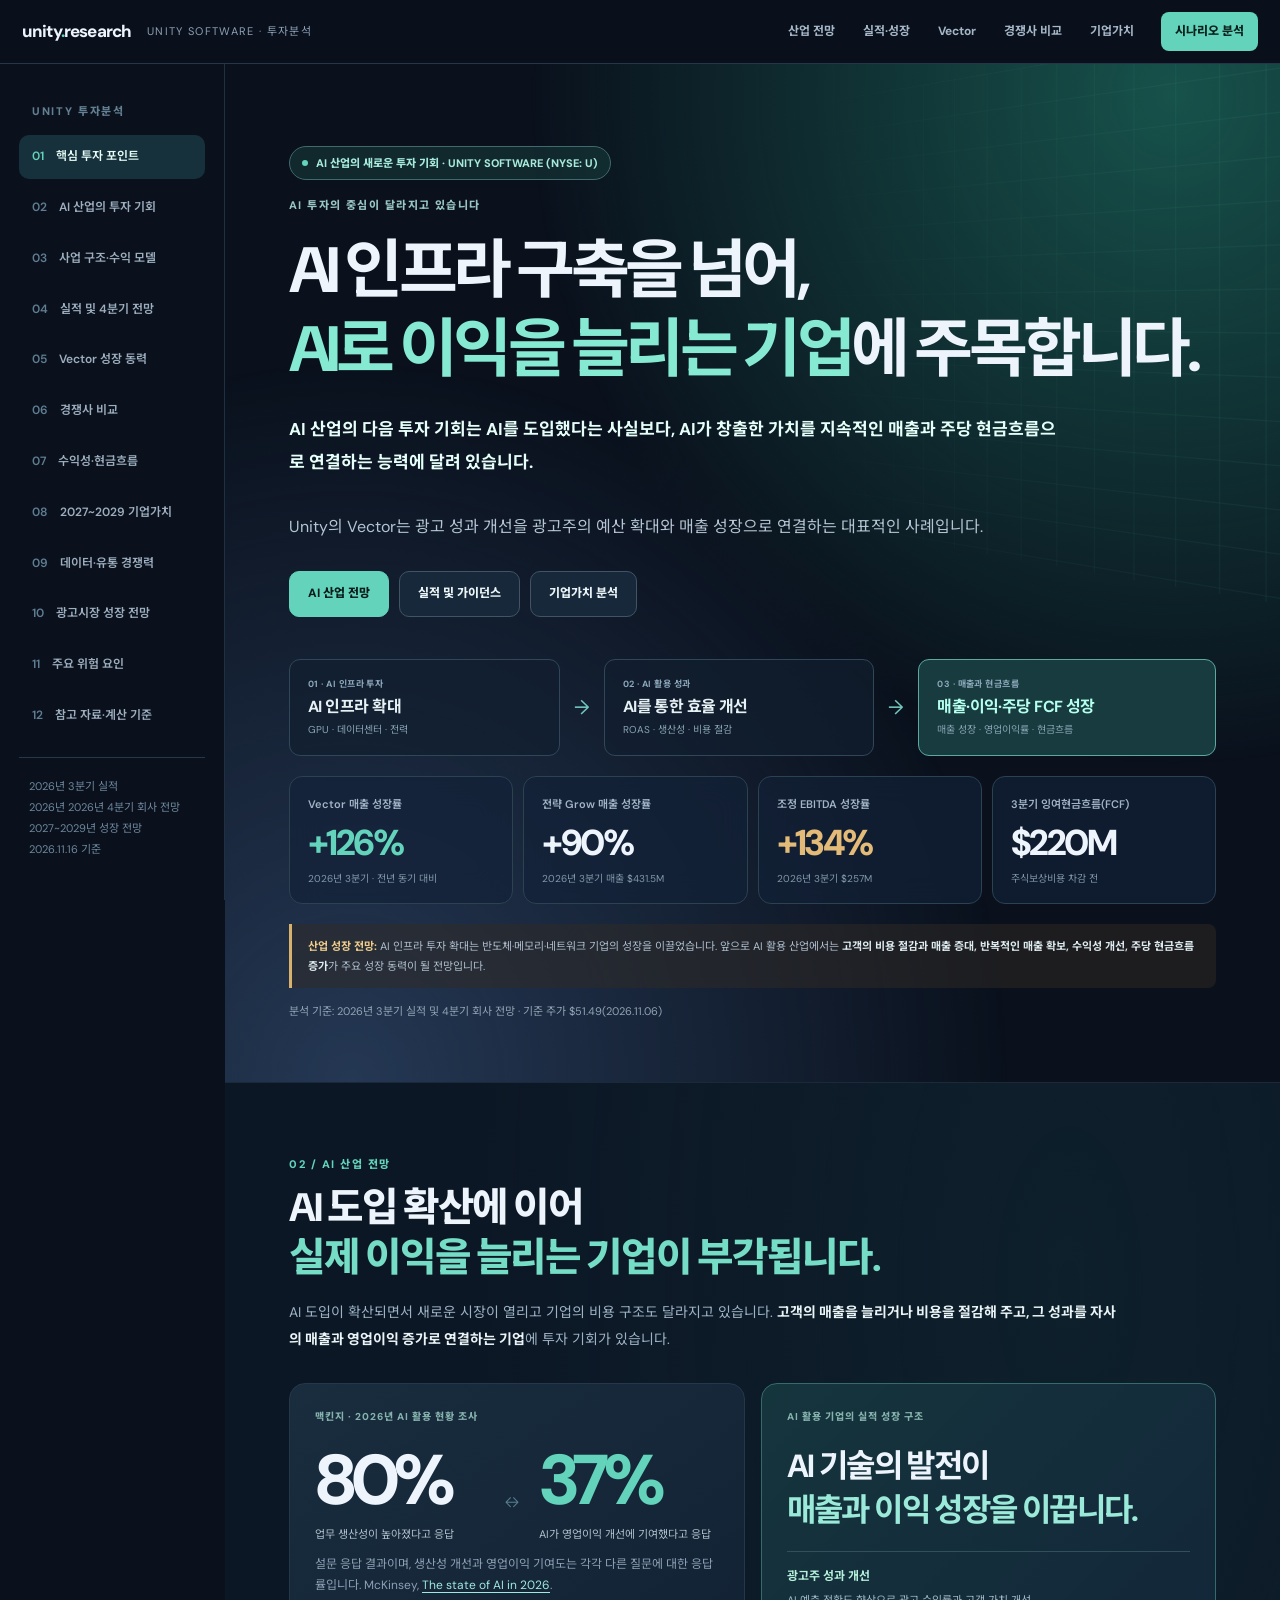
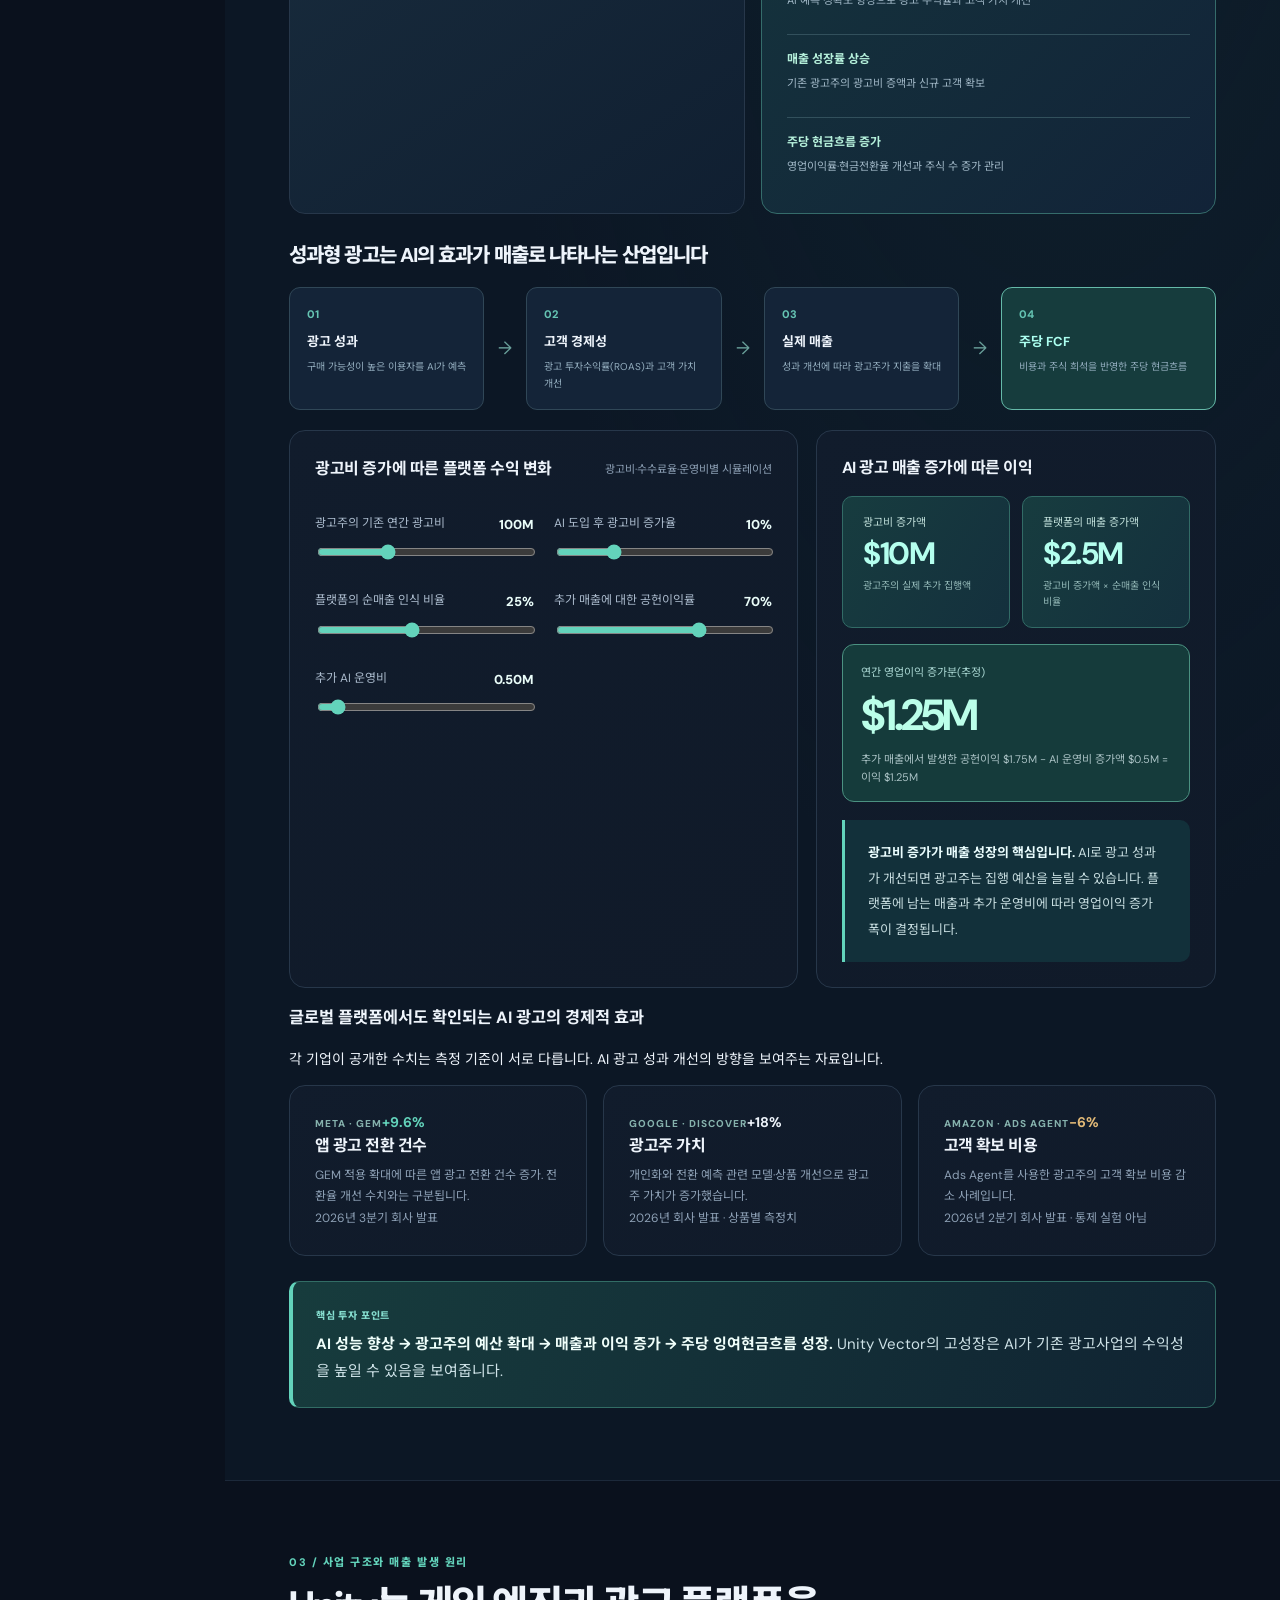
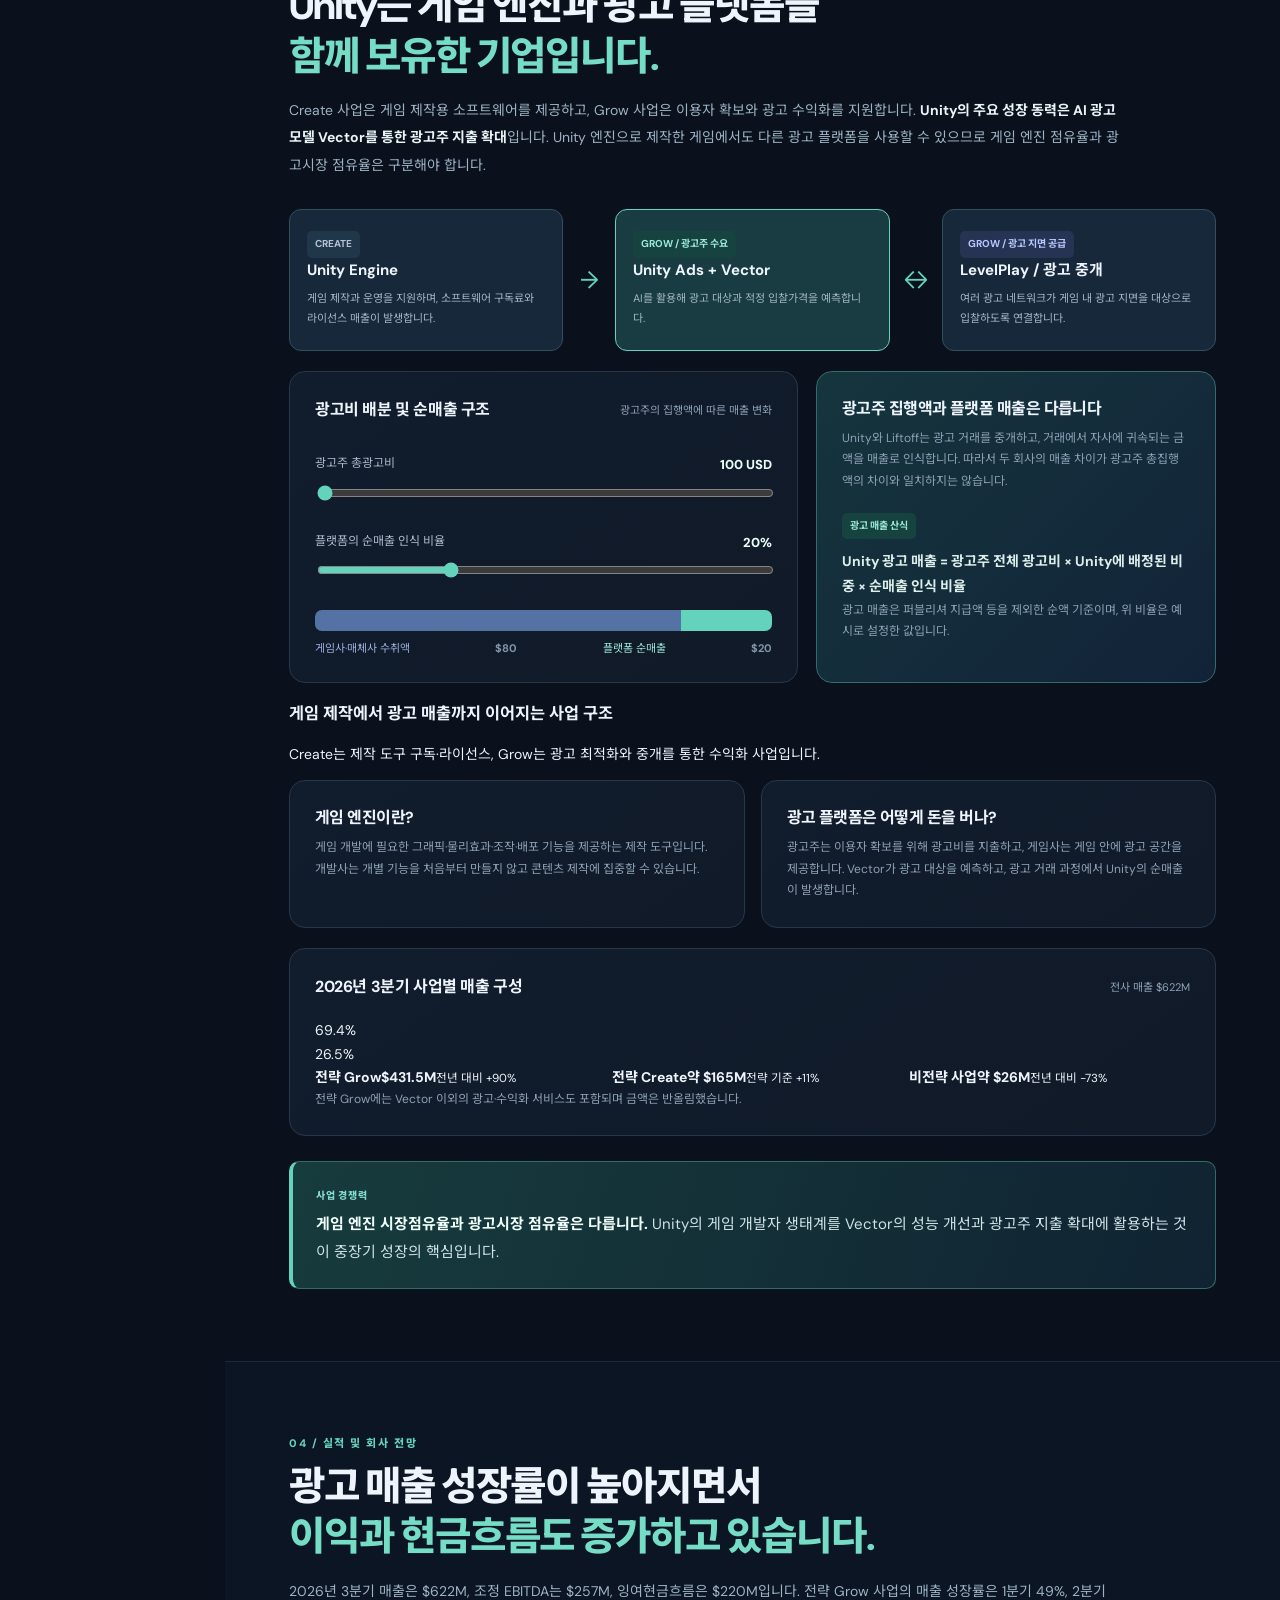
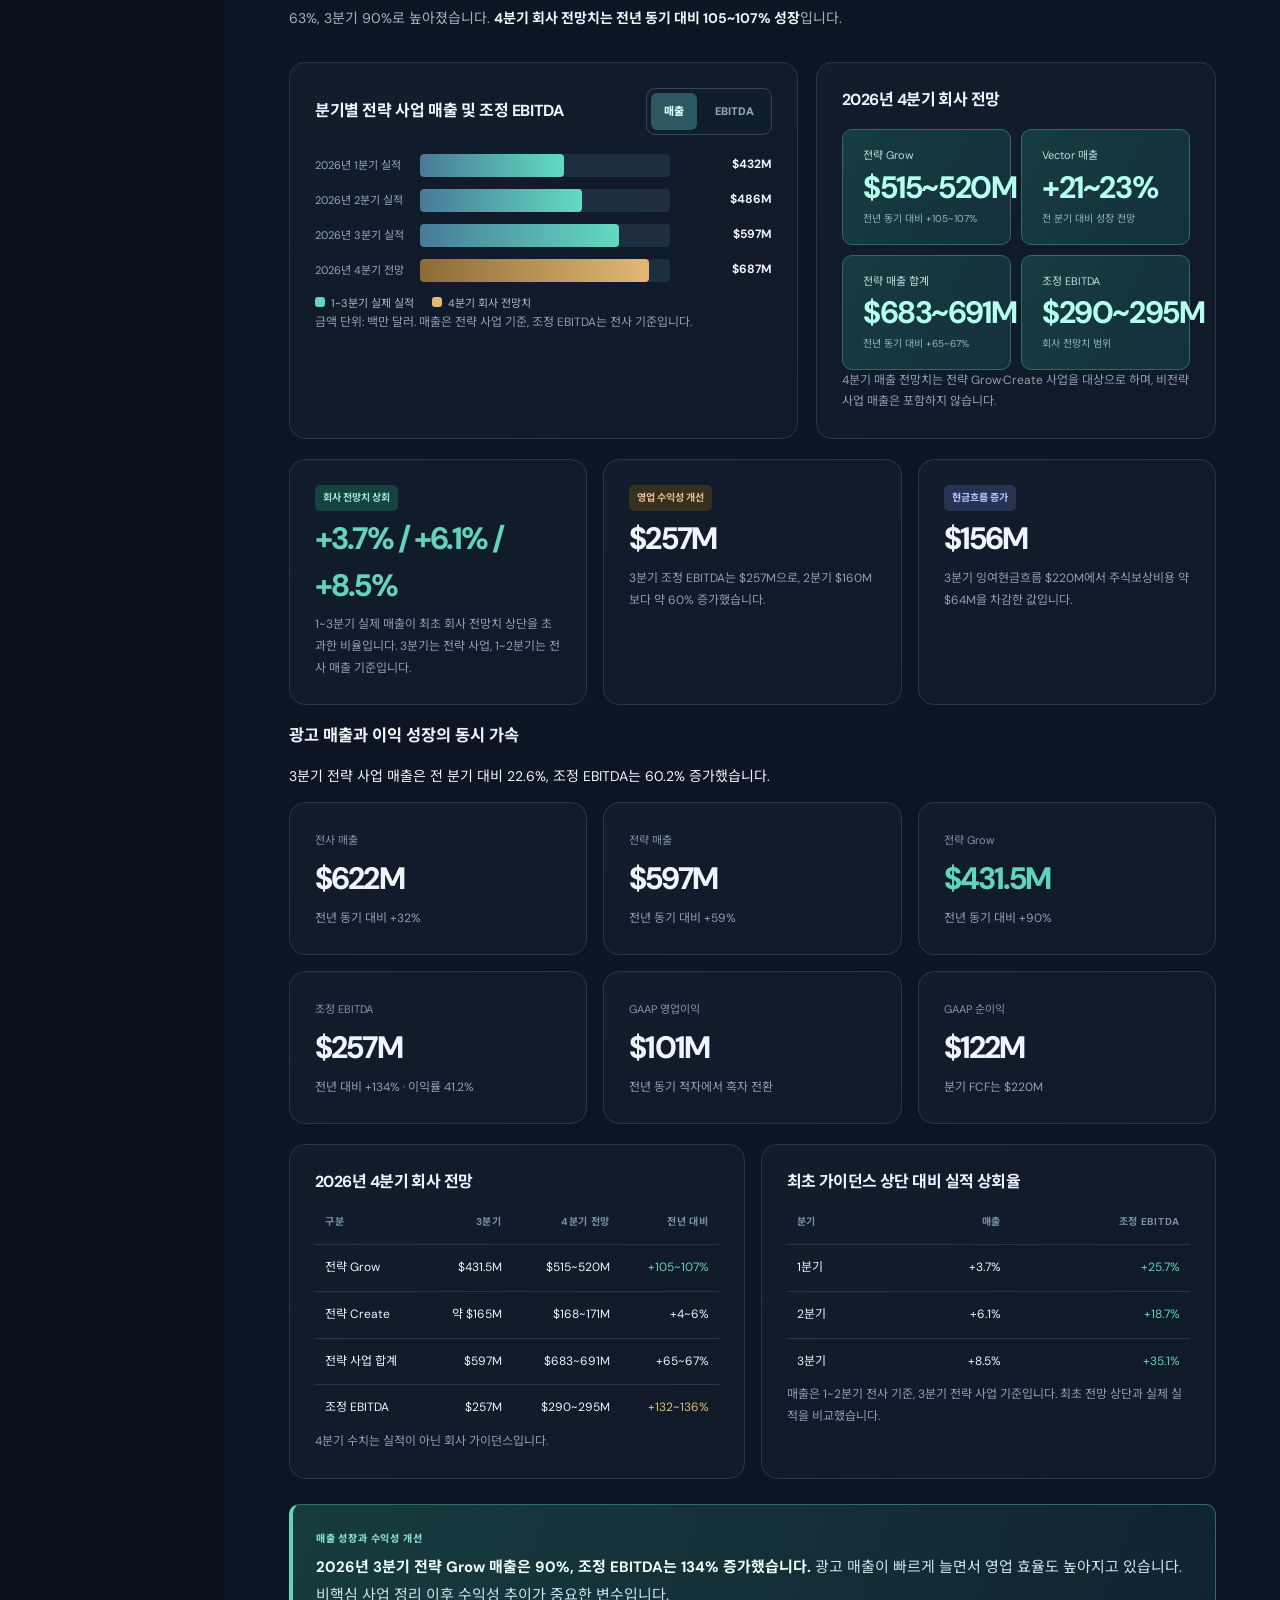
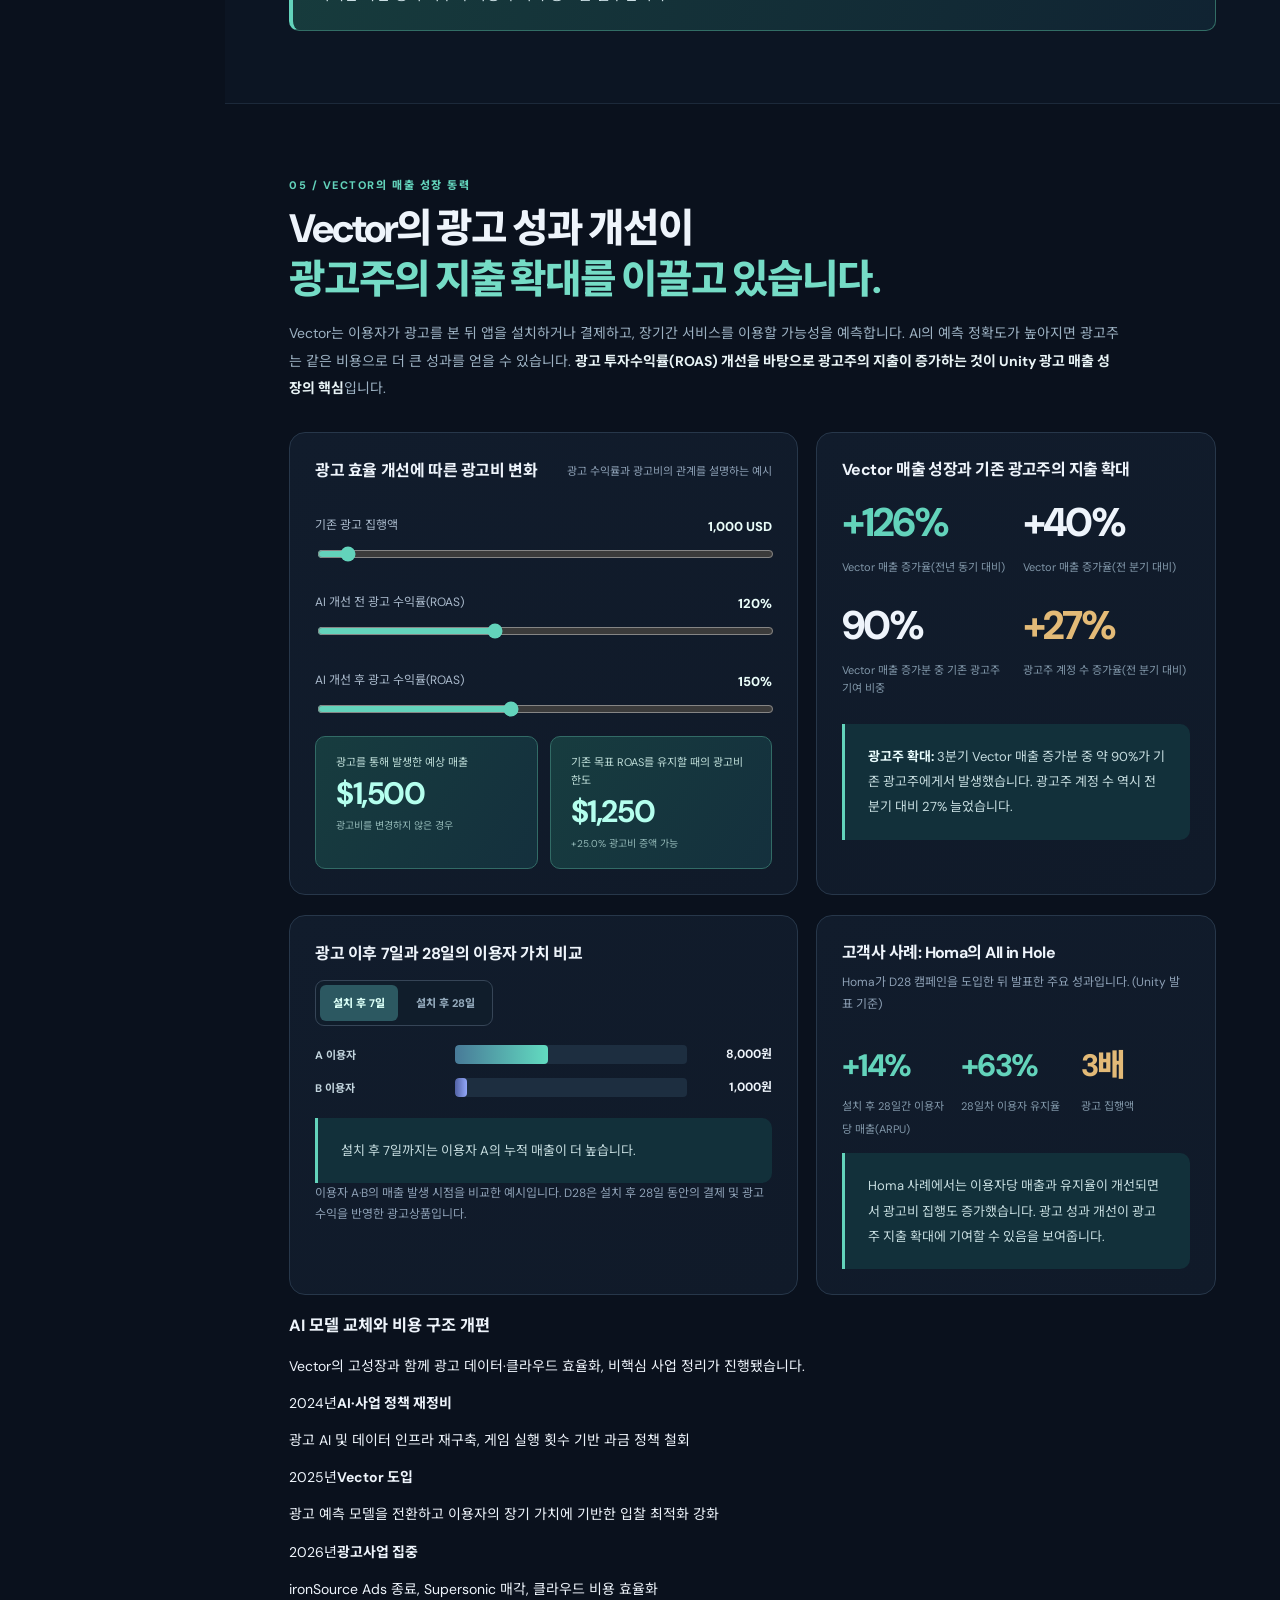
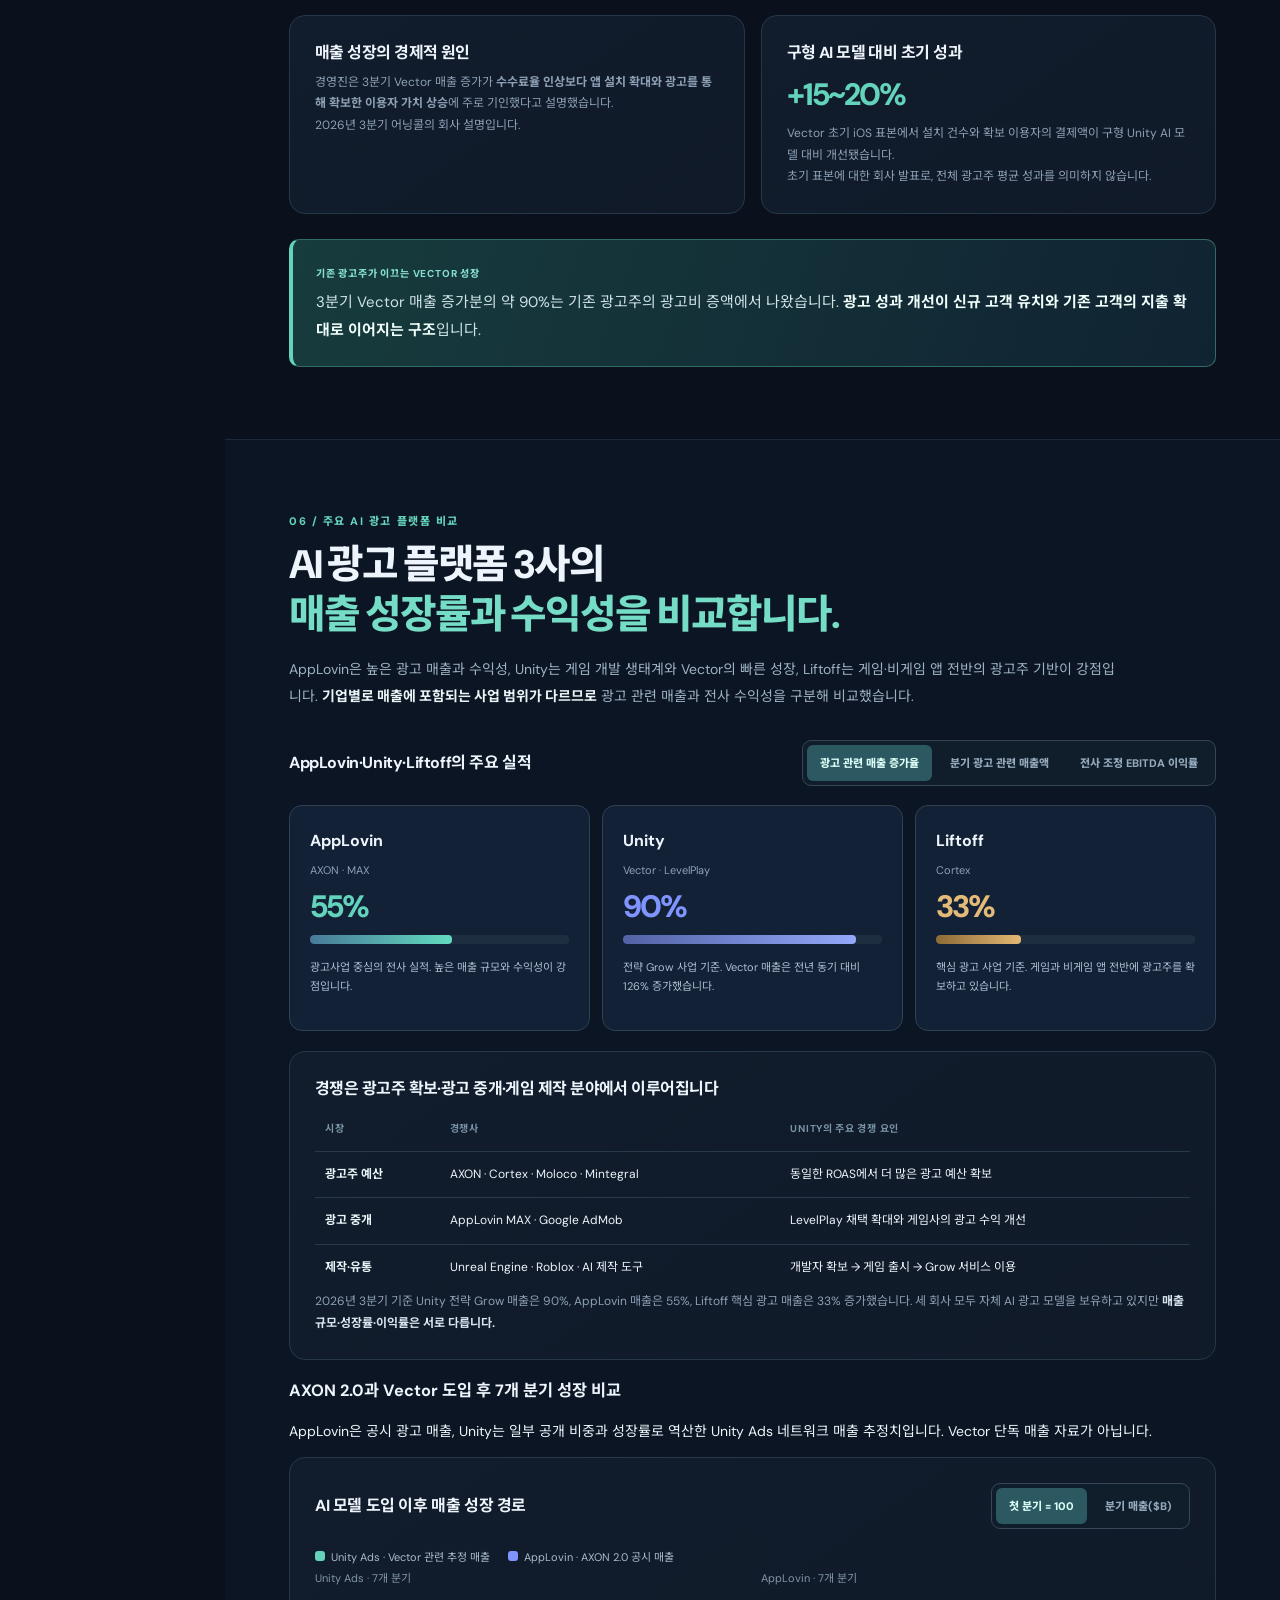
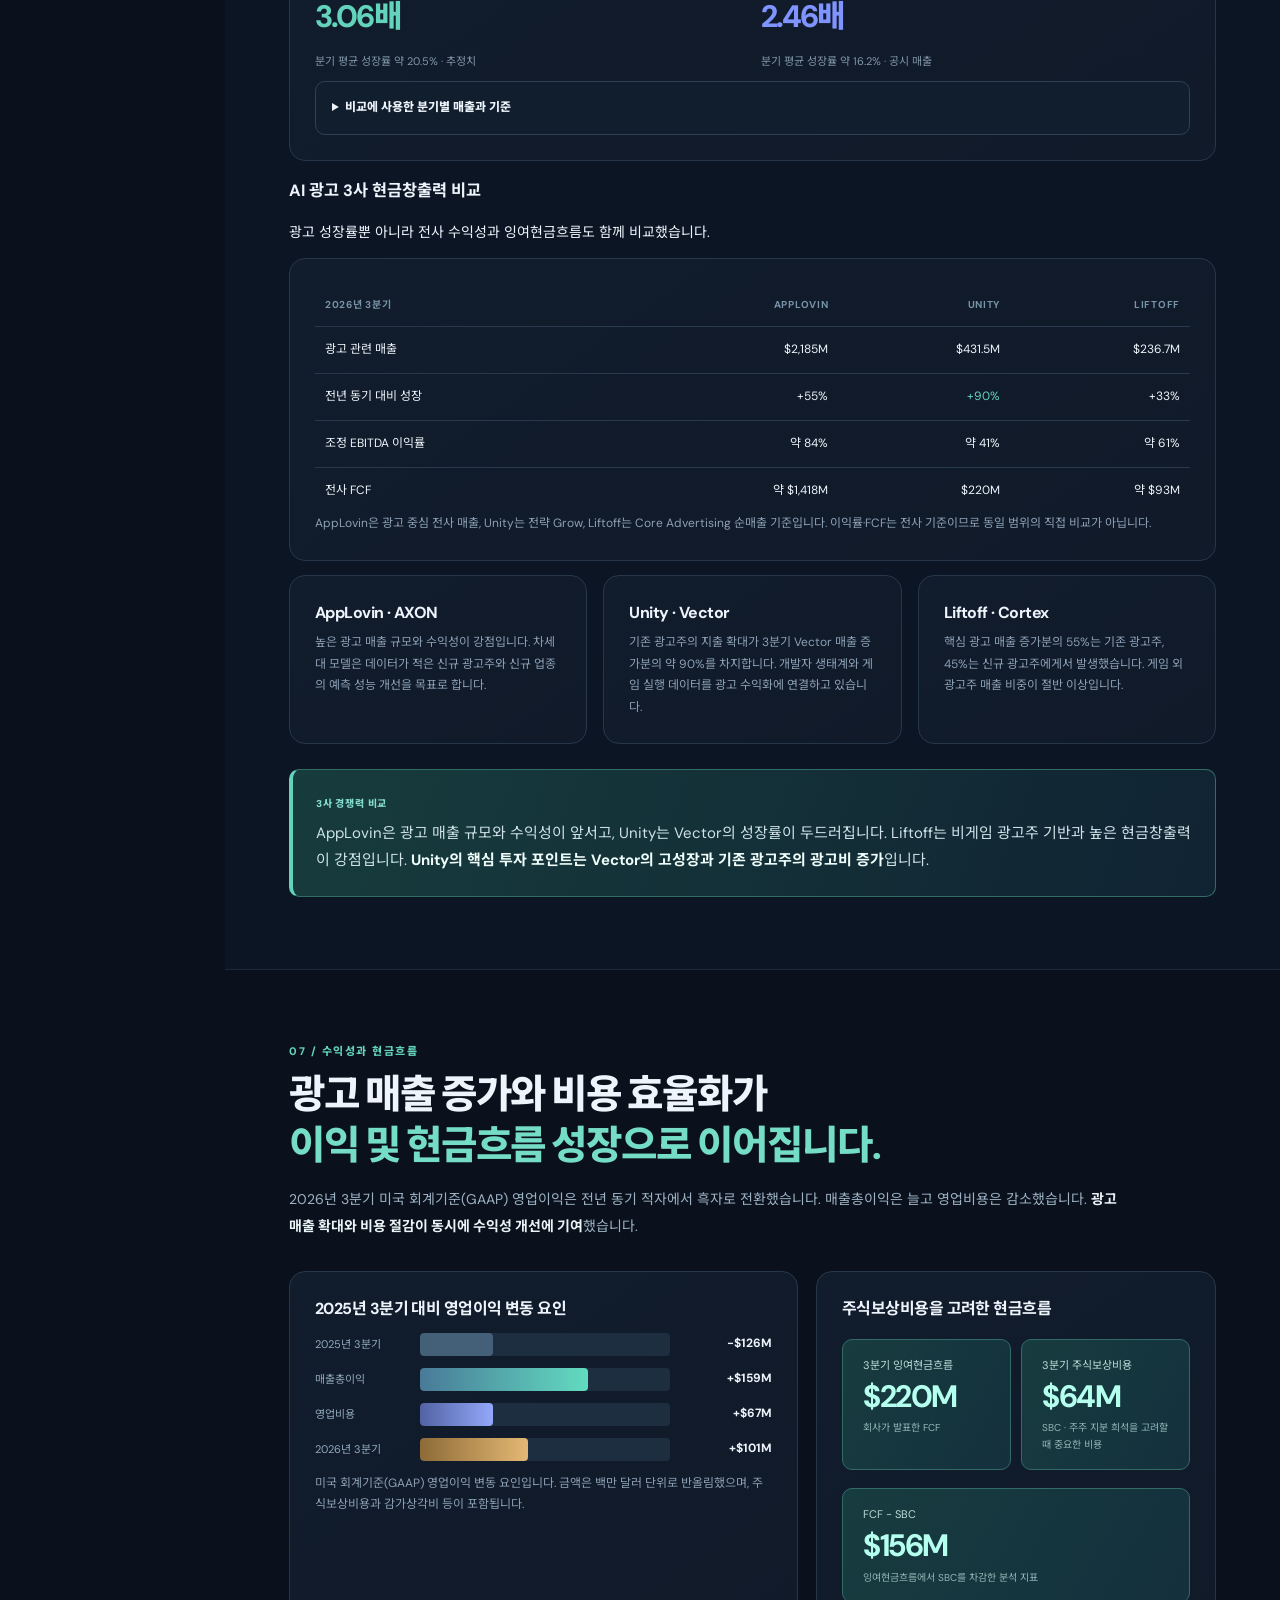
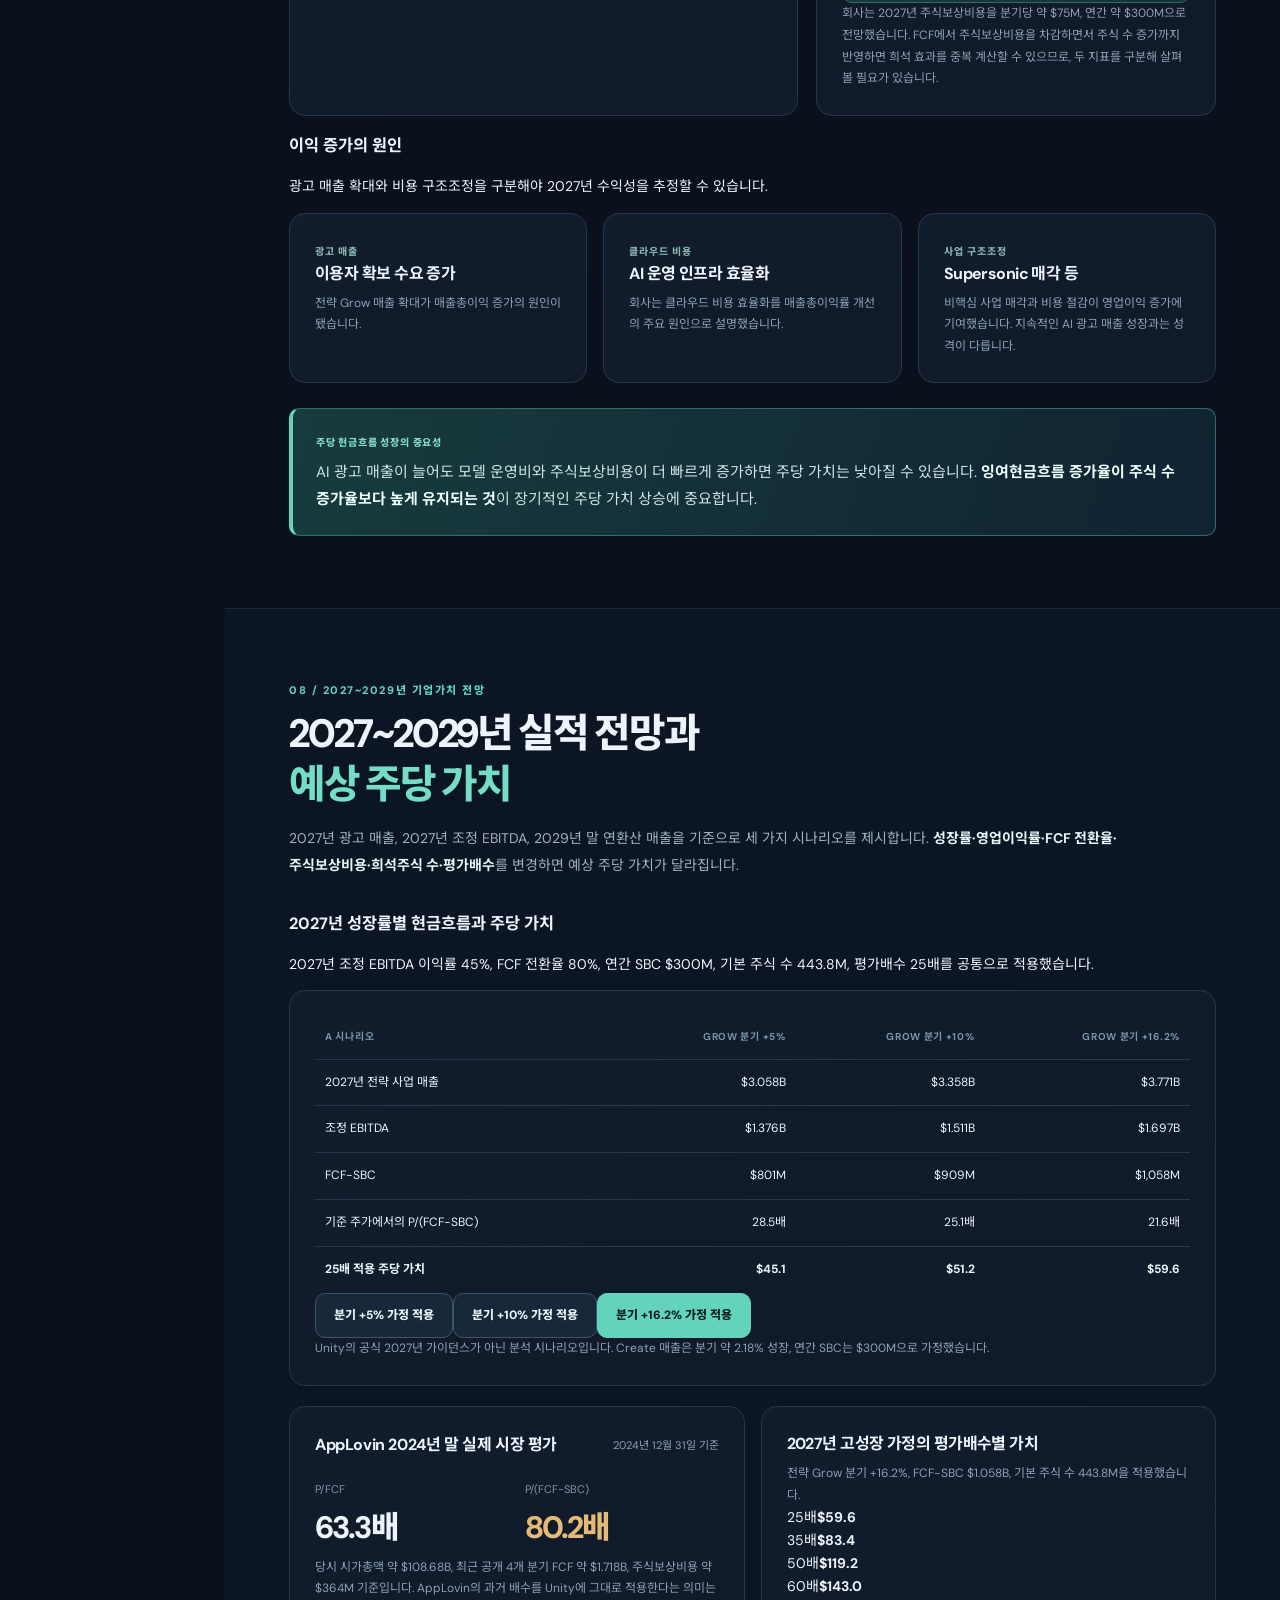
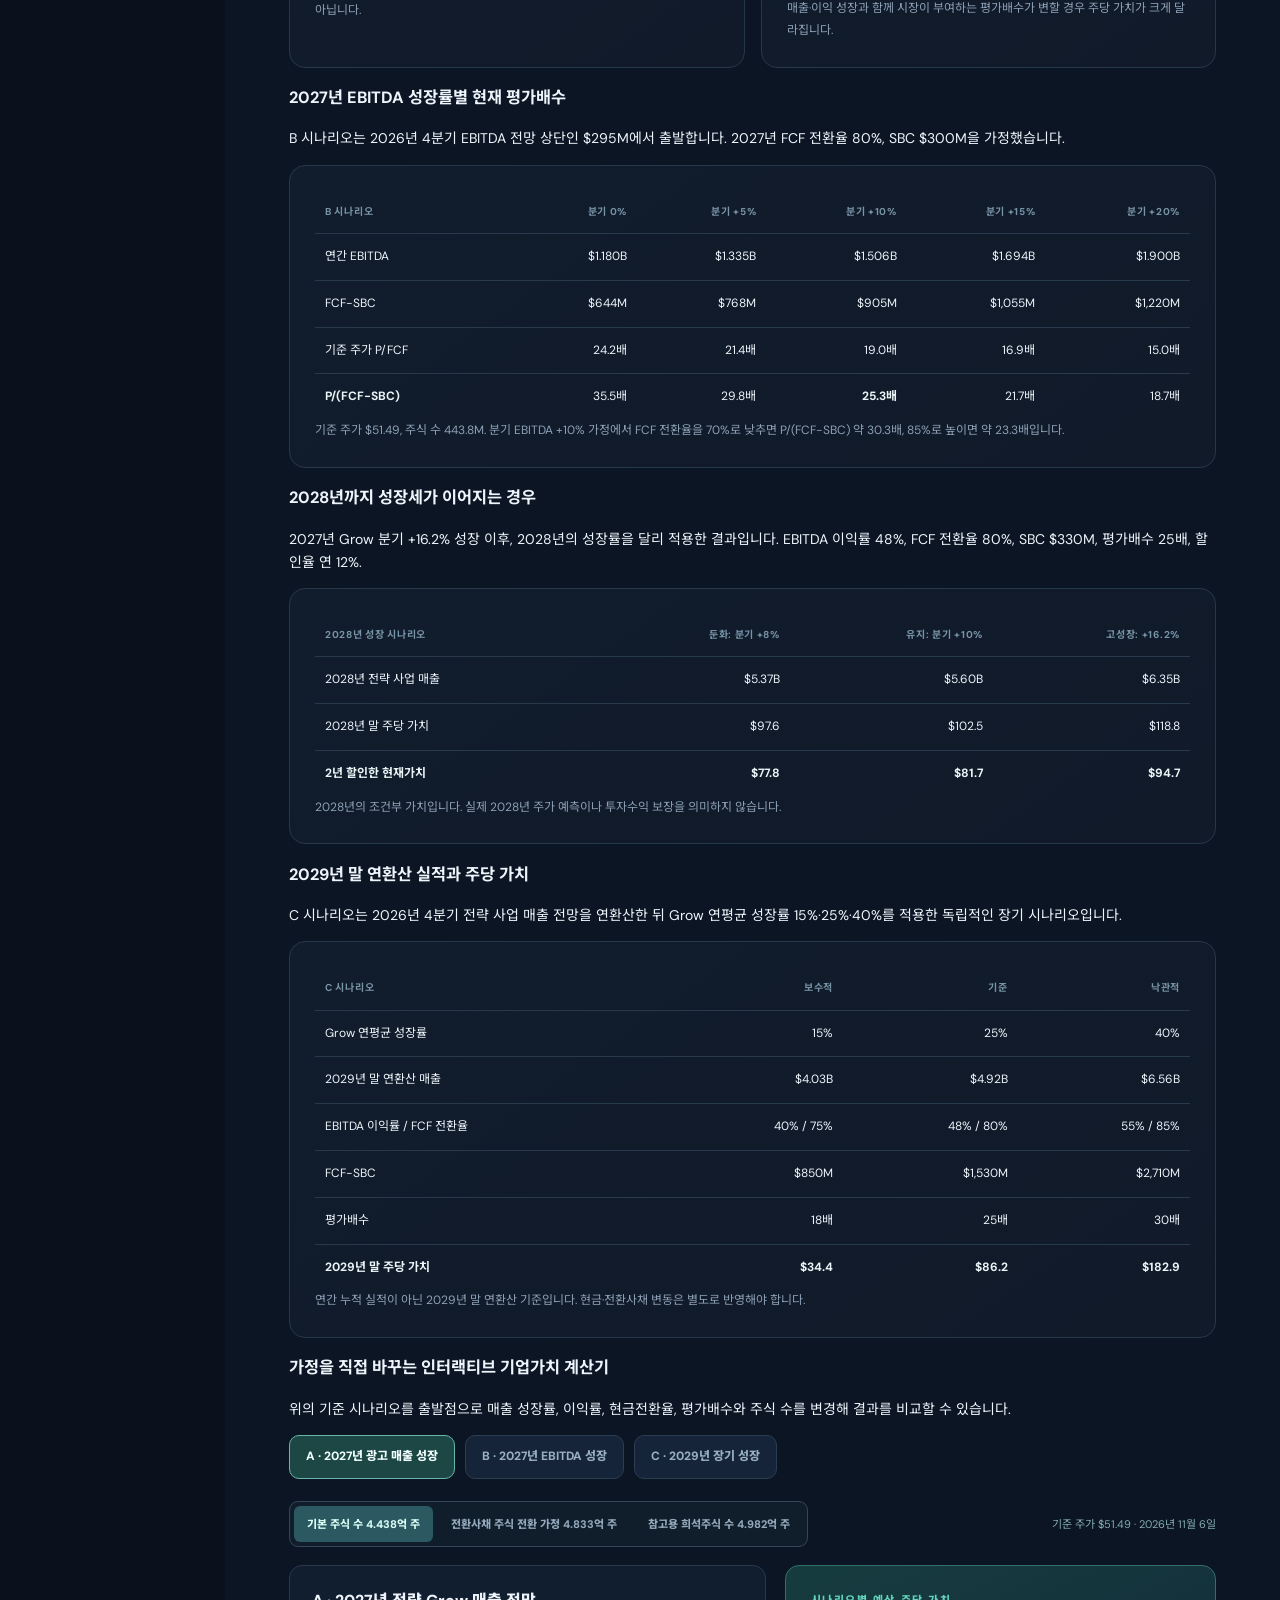
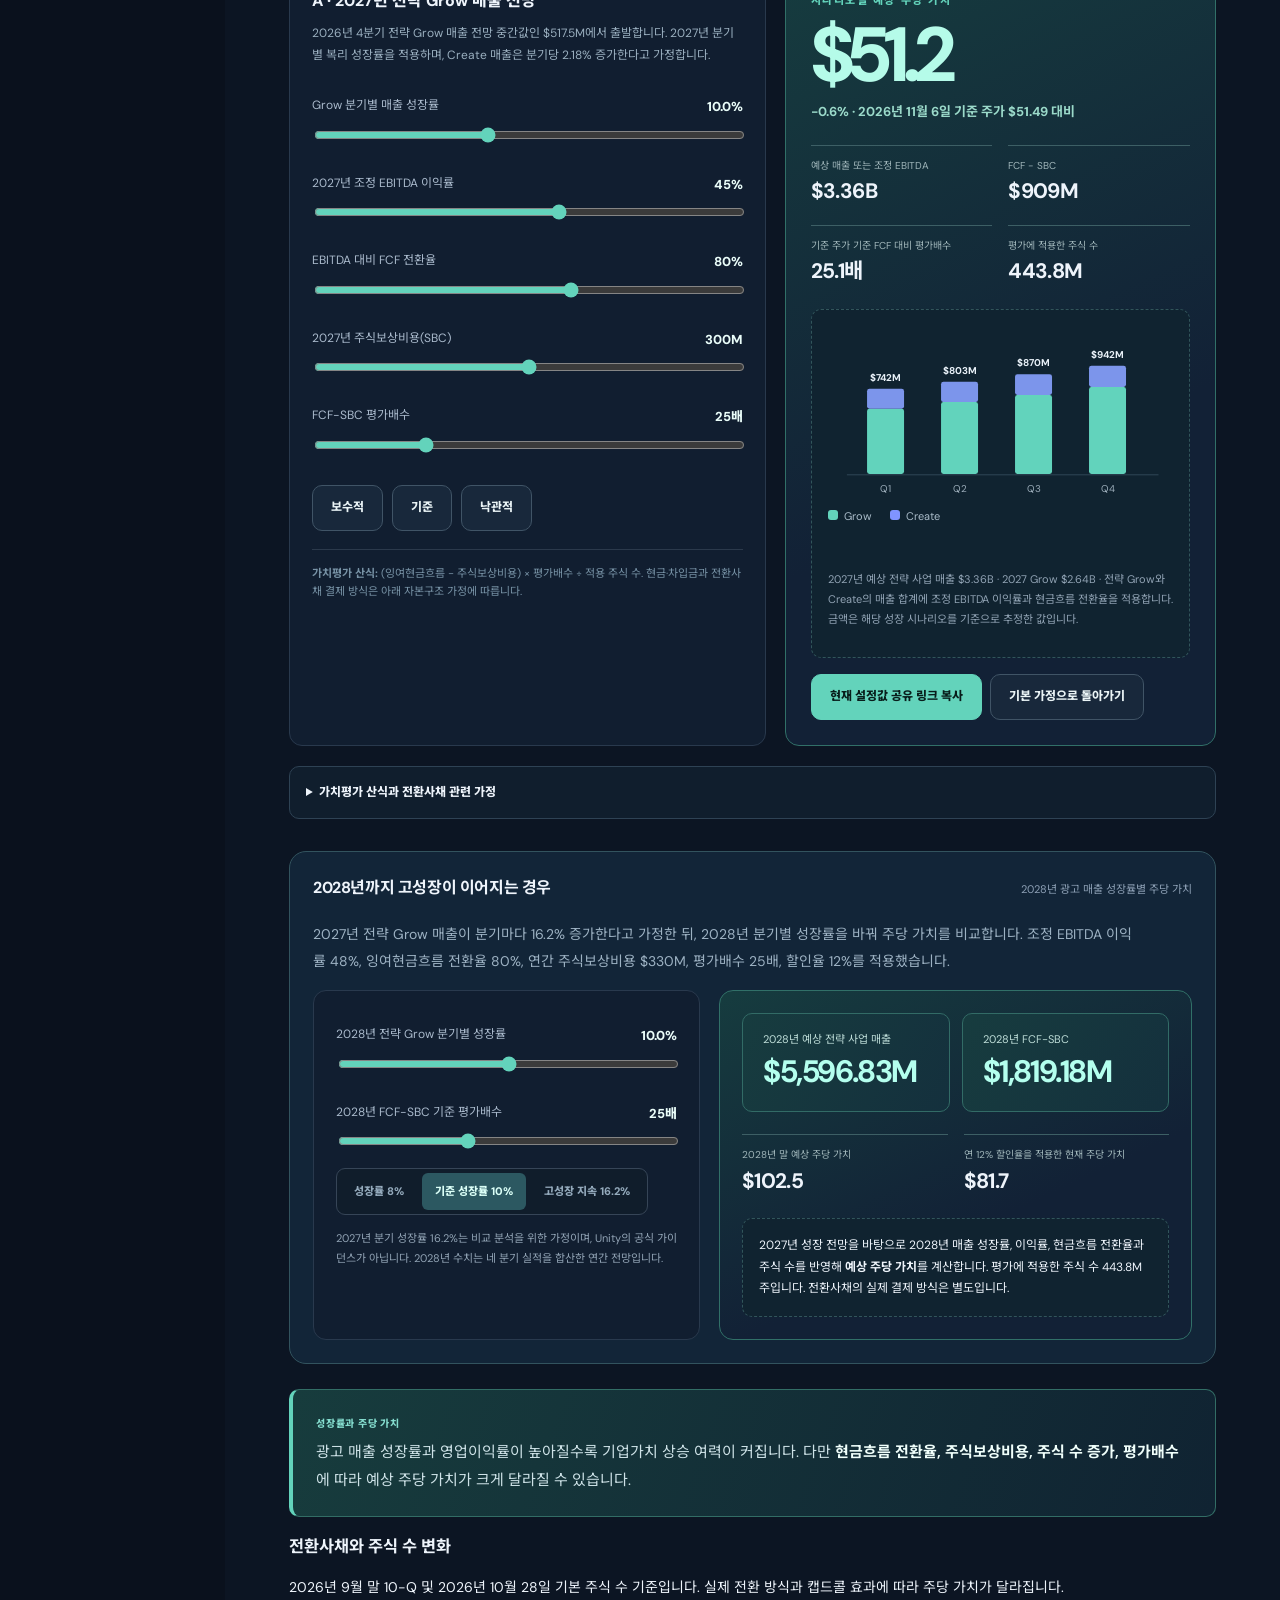
==== commit a14faba4: "Restore all original 2027-2029 valuation tables, APP historical multiples, debt and M&A scenarios" ====
--- a/unity/index.html
+++ b/unity/index.html
@@ -160,6 +160,49 @@
 </div>
 <div class="investment-takeaway"><span>주당 현금흐름 성장의 중요성</span><p>AI 광고 매출이 늘어도 모델 운영비와 주식보상비용이 더 빠르게 증가하면 주당 가치는 낮아질 수 있습니다. <strong>잉여현금흐름 증가율이 주식 수 증가율보다 높게 유지되는 것</strong>이 장기적인 주당 가치 상승에 중요합니다.</p></div></section>
 <section id="valuation" class="section"><div class="eyebrow">08 / 2027~2029년 기업가치 전망</div><h2>2027~2029년 실적 전망과<br><span class='accent'>예상 주당 가치</span></h2><p class="sectionlead">2027년 광고 매출, 2027년 조정 EBITDA, 2029년 말 연환산 매출을 기준으로 세 가지 시나리오를 제시합니다. <strong>성장률·영업이익률·FCF 전환율·주식보상비용·희석주식 수·평가배수</strong>를 변경하면 예상 주당 가치가 달라집니다.</p>
+<div class="research-subhead" id="valuation-results"><h3>2027년 성장률별 현금흐름과 주당 가치</h3><p>2027년 조정 EBITDA 이익률 45%, FCF 전환율 80%, 연간 SBC $300M, 기본 주식 수 443.8M, 평가배수 25배를 공통으로 적용했습니다.</p></div>
+<div class="card"><div class="tablewrap"><table class="datatable emphasis-table">
+<thead><tr><th>A 시나리오</th><th class="right">Grow 분기 +5%</th><th class="right">Grow 분기 +10%</th><th class="right">Grow 분기 +16.2%</th></tr></thead><tbody>
+<tr><td>2027년 전략 사업 매출</td><td class="right">$3.058B</td><td class="right">$3.358B</td><td class="right">$3.771B</td></tr>
+<tr><td>조정 EBITDA</td><td class="right">$1.376B</td><td class="right">$1.511B</td><td class="right">$1.697B</td></tr>
+<tr><td>FCF−SBC</td><td class="right">$801M</td><td class="right">$909M</td><td class="right">$1,058M</td></tr>
+<tr><td>기준 주가에서의 P/(FCF−SBC)</td><td class="right">28.5배</td><td class="right">25.1배</td><td class="right">21.6배</td></tr>
+<tr class="highlight-row"><td><strong>25배 적용 주당 가치</strong></td><td class="right"><strong>$45.1</strong></td><td class="right"><strong>$51.2</strong></td><td class="right"><strong>$59.6</strong></td></tr>
+</tbody></table></div>
+<div class="preset-apply"><button class="btn" data-ppt-preset="A5">분기 +5% 가정 적용</button><button class="btn" data-ppt-preset="A10">분기 +10% 가정 적용</button><button class="btn primary" data-ppt-preset="A16">분기 +16.2% 가정 적용</button></div>
+<p class="note">Unity의 공식 2027년 가이던스가 아닌 분석 시나리오입니다. Create 매출은 분기 약 2.18% 성장, 연간 SBC는 $300M으로 가정했습니다.</p></div>
+<div class="space"></div>
+<div class="grid two">
+<div class="card"><div class="panelheading"><h3>AppLovin 2024년 말 실제 시장 평가</h3><span>2024년 12월 31일 기준</span></div>
+<div class="grid two"><div><span class="minor">P/FCF</span><strong class="stat">63.3배</strong></div><div><span class="minor">P/(FCF−SBC)</span><strong class="stat gold">80.2배</strong></div></div>
+<p class="note">당시 시가총액 약 $108.68B, 최근 공개 4개 분기 FCF 약 $1.718B, 주식보상비용 약 $364M 기준입니다. AppLovin의 과거 배수를 Unity에 그대로 적용한다는 의미는 아닙니다.</p></div>
+<div class="card"><h3>2027년 고성장 가정의 평가배수별 가치</h3><p>전략 Grow 분기 +16.2%, FCF−SBC $1.058B, 기본 주식 수 443.8M을 적용했습니다.</p>
+<div class="multiple-tiles"><div><span>25배</span><strong>$59.6</strong></div><div><span>35배</span><strong>$83.4</strong></div><div><span>50배</span><strong>$119.2</strong></div><div><span>60배</span><strong>$143.0</strong></div></div><p class="note">매출·이익 성장과 함께 시장이 부여하는 평가배수가 변할 경우 주당 가치가 크게 달라집니다.</p></div>
+</div>
+<div class="research-subhead"><h3>2027년 EBITDA 성장률별 현재 평가배수</h3><p>B 시나리오는 2026년 4분기 EBITDA 전망 상단인 $295M에서 출발합니다. 2027년 FCF 전환율 80%, SBC $300M을 가정했습니다.</p></div>
+<div class="card"><div class="tablewrap"><table class="datatable"><thead><tr><th>B 시나리오</th><th class="right">분기 0%</th><th class="right">분기 +5%</th><th class="right">분기 +10%</th><th class="right">분기 +15%</th><th class="right">분기 +20%</th></tr></thead><tbody>
+<tr><td>연간 EBITDA</td><td class="right">$1.180B</td><td class="right">$1.335B</td><td class="right">$1.506B</td><td class="right">$1.694B</td><td class="right">$1.900B</td></tr>
+<tr><td>FCF−SBC</td><td class="right">$644M</td><td class="right">$768M</td><td class="right">$905M</td><td class="right">$1,055M</td><td class="right">$1,220M</td></tr>
+<tr><td>기준 주가 P/FCF</td><td class="right">24.2배</td><td class="right">21.4배</td><td class="right">19.0배</td><td class="right">16.9배</td><td class="right">15.0배</td></tr>
+<tr class="highlight-row"><td><strong>P/(FCF−SBC)</strong></td><td class="right">35.5배</td><td class="right">29.8배</td><td class="right"><strong>25.3배</strong></td><td class="right">21.7배</td><td class="right">18.7배</td></tr>
+</tbody></table></div>
+<p class="note">기준 주가 $51.49, 주식 수 443.8M. 분기 EBITDA +10% 가정에서 FCF 전환율을 70%로 낮추면 P/(FCF−SBC) 약 30.3배, 85%로 높이면 약 23.3배입니다.</p></div>
+<div class="research-subhead"><h3>2028년까지 성장세가 이어지는 경우</h3><p>2027년 Grow 분기 +16.2% 성장 이후, 2028년의 성장률을 달리 적용한 결과입니다. EBITDA 이익률 48%, FCF 전환율 80%, SBC $330M, 평가배수 25배, 할인율 연 12%.</p></div>
+<div class="card"><div class="tablewrap"><table class="datatable emphasis-table"><thead><tr><th>2028년 성장 시나리오</th><th class="right">둔화: 분기 +8%</th><th class="right">유지: 분기 +10%</th><th class="right">고성장: +16.2%</th></tr></thead><tbody>
+<tr><td>2028년 전략 사업 매출</td><td class="right">$5.37B</td><td class="right">$5.60B</td><td class="right">$6.35B</td></tr>
+<tr><td>2028년 말 주당 가치</td><td class="right">$97.6</td><td class="right">$102.5</td><td class="right">$118.8</td></tr>
+<tr class="highlight-row"><td><strong>2년 할인한 현재가치</strong></td><td class="right"><strong>$77.8</strong></td><td class="right"><strong>$81.7</strong></td><td class="right"><strong>$94.7</strong></td></tr>
+</tbody></table></div><p class="note">2028년의 조건부 가치입니다. 실제 2028년 주가 예측이나 투자수익 보장을 의미하지 않습니다.</p></div>
+<div class="research-subhead"><h3>2029년 말 연환산 실적과 주당 가치</h3><p>C 시나리오는 2026년 4분기 전략 사업 매출 전망을 연환산한 뒤 Grow 연평균 성장률 15%·25%·40%를 적용한 독립적인 장기 시나리오입니다.</p></div>
+<div class="card"><div class="tablewrap"><table class="datatable emphasis-table"><thead><tr><th>C 시나리오</th><th class="right">보수적</th><th class="right">기준</th><th class="right">낙관적</th></tr></thead><tbody>
+<tr><td>Grow 연평균 성장률</td><td class="right">15%</td><td class="right">25%</td><td class="right">40%</td></tr>
+<tr><td>2029년 말 연환산 매출</td><td class="right">$4.03B</td><td class="right">$4.92B</td><td class="right">$6.56B</td></tr>
+<tr><td>EBITDA 이익률 / FCF 전환율</td><td class="right">40% / 75%</td><td class="right">48% / 80%</td><td class="right">55% / 85%</td></tr>
+<tr><td>FCF−SBC</td><td class="right">$850M</td><td class="right">$1,530M</td><td class="right">$2,710M</td></tr>
+<tr><td>평가배수</td><td class="right">18배</td><td class="right">25배</td><td class="right">30배</td></tr>
+<tr class="highlight-row"><td><strong>2029년 말 주당 가치</strong></td><td class="right"><strong>$34.4</strong></td><td class="right"><strong>$86.2</strong></td><td class="right"><strong>$182.9</strong></td></tr>
+</tbody></table></div><p class="note">연간 누적 실적이 아닌 2029년 말 연환산 기준입니다. 현금·전환사채 변동은 별도로 반영해야 합니다.</p></div>
+<div class="research-subhead"><h3>가정을 직접 바꾸는 인터랙티브 기업가치 계산기</h3><p>위의 기준 시나리오를 출발점으로 매출 성장률, 이익률, 현금전환율, 평가배수와 주식 수를 변경해 결과를 비교할 수 있습니다.</p></div>
 <div class="scen-top" id="scenario-tabs"><button class="scen-tab on" data-mode="A">A · 2027년 광고 매출 성장</button><button class="scen-tab" data-mode="B">B · 2027년 EBITDA 성장</button><button class="scen-tab" data-mode="C">C · 2029년 장기 성장</button></div><div class="toolrow" style="margin-bottom:18px"><div class="choices" id="share-tabs"><button class="choice on" data-shares="443.8">기본 주식 수 4.438억 주</button><button class="choice" data-shares="483.3">전환사채 주식 전환 가정 4.833억 주</button><button class="choice" data-shares="498.165">참고용 희석주식 수 4.982억 주</button></div><span class="locked">기준 주가 $51.49 · 2026년 11월 6일</span></div>
 <div class="valuation"><div class="controlsbox"><h3 class="scen-title" id="model-title"></h3><p class="scen-desc" id="model-desc"></p><div id="dynamic-controls"></div><div style="padding-top:13px;display:flex;gap:9px;flex-wrap:wrap"><button class="btn" id="preset-bear">보수적</button><button class="btn" id="preset-base">기준</button><button class="btn" id="preset-bull">낙관적</button></div><div class="footline"><strong>가치평가 산식:</strong> (잉여현금흐름 − 주식보상비용) × 평가배수 ÷ 적용 주식 수. 현금·차입금과 전환사채 결제 방식은 아래 자본구조 가정에 따릅니다.</div></div>
 <div class="outputbox"><div class="eyebrow">시나리오별 예상 주당 가치</div><div class="price" id="model-price">—</div><div class="potential" id="model-upside">—</div><div class="outmetrics"><div><label>예상 매출 또는 조정 EBITDA</label><b id="model-revenue">—</b></div><div><label>FCF − SBC</label><b id="model-fcf">—</b></div><div><label>기준 주가 기준 FCF 대비 평가배수</label><b id="model-pe">—</b></div><div><label>평가에 적용한 주식 수</label><b id="model-shares">—</b></div></div><div class="shadowbox"><div id="model-plot" class="modelplot"></div><p class="note" id="model-note"></p></div><div class="buttons" style="margin-top:16px"><button class="btn primary" id="model-link">현재 설정값 공유 링크 복사</button><button class="btn" id="model-reset">기본 가정으로 돌아가기</button></div></div></div>
@@ -172,7 +215,19 @@
 <div class="control"><div class="ends"><label for="runway-growth">2028년 전략 Grow 분기별 성장률</label><output id="runway-growth-o">10.0%</output></div><input id="runway-growth" type="range" min="0" max="20" step=".1" value="10"></div>
 <div class="control"><div class="ends"><label for="runway-multiple">2028년 FCF−SBC 기준 평가배수</label><output id="runway-multiple-o">25배</output></div><input id="runway-multiple" type="range" min="10" max="50" step="1" value="25"></div>
 <div class="choices" id="runway-presets"><button class="choice" data-runway="8">성장률 8%</button><button class="choice on" data-runway="10">기준 성장률 10%</button><button class="choice" data-runway="16.2">고성장 지속 16.2%</button></div><p class="note">2027년 분기 성장률 16.2%는 비교 분석을 위한 가정이며, Unity의 공식 가이던스가 아닙니다. 2028년 수치는 네 분기 실적을 합산한 연간 전망입니다.</p>
-</div><div class="outputbox" style="padding:22px"><div class="resultrow"><div class="result"><label>2028년 예상 전략 사업 매출</label><b id="runway-sales">—</b></div><div class="result"><label>2028년 FCF−SBC</label><b id="runway-fcf">—</b></div></div><div class="outmetrics"><div><label>2028년 말 예상 주당 가치</label><b id="runway-end">—</b></div><div><label>연 12% 할인율을 적용한 현재 주당 가치</label><b id="runway-pv">—</b></div></div><div class="shadowbox"><p style="margin:0;font-size:12px;line-height:1.8">2027년 성장 전망을 바탕으로 2028년 매출 성장률, 이익률, 현금흐름 전환율과 주식 수를 반영해 <strong>예상 주당 가치</strong>를 계산합니다. <span id="runway-share-text"></span></p></div></div></div></div><div class="investment-takeaway"><span>성장률과 주당 가치</span><p>광고 매출 성장률과 영업이익률이 높아질수록 기업가치 상승 여력이 커집니다. 다만 <strong>현금흐름 전환율, 주식보상비용, 주식 수 증가, 평가배수</strong>에 따라 예상 주당 가치가 크게 달라질 수 있습니다.</p></div></section>
+</div><div class="outputbox" style="padding:22px"><div class="resultrow"><div class="result"><label>2028년 예상 전략 사업 매출</label><b id="runway-sales">—</b></div><div class="result"><label>2028년 FCF−SBC</label><b id="runway-fcf">—</b></div></div><div class="outmetrics"><div><label>2028년 말 예상 주당 가치</label><b id="runway-end">—</b></div><div><label>연 12% 할인율을 적용한 현재 주당 가치</label><b id="runway-pv">—</b></div></div><div class="shadowbox"><p style="margin:0;font-size:12px;line-height:1.8">2027년 성장 전망을 바탕으로 2028년 매출 성장률, 이익률, 현금흐름 전환율과 주식 수를 반영해 <strong>예상 주당 가치</strong>를 계산합니다. <span id="runway-share-text"></span></p></div></div></div></div><div class="investment-takeaway"><span>성장률과 주당 가치</span><p>광고 매출 성장률과 영업이익률이 높아질수록 기업가치 상승 여력이 커집니다. 다만 <strong>현금흐름 전환율, 주식보상비용, 주식 수 증가, 평가배수</strong>에 따라 예상 주당 가치가 크게 달라질 수 있습니다.</p></div><div class="research-subhead"><h3>전환사채와 주식 수 변화</h3><p>2026년 9월 말 10-Q 및 2026년 10월 28일 기본 주식 수 기준입니다. 실제 전환 방식과 캡드콜 효과에 따라 주당 가치가 달라집니다.</p></div>
+<div class="grid two">
+<div class="card"><h3>전환사채 주요 조건</h3><div class="tablewrap"><table class="datatable"><thead><tr><th>만기</th><th class="right">원금</th><th class="right">최초 전환가격</th></tr></thead><tbody>
+<tr><td>2026년</td><td class="right">$557.7M</td><td class="right">$308.72</td></tr>
+<tr><td>2027년</td><td class="right">$1.00B</td><td class="right">$48.89</td></tr>
+<tr><td>2030년</td><td class="right">$690M</td><td class="right">$36.15</td></tr>
+</tbody></table></div><p class="note">2026년 9월 말 재무자료에 기재된 당시 조건입니다. 현금 상환·전환·만기 경과 여부에 따라 이후 잔액은 달라질 수 있습니다.</p></div>
+<div class="card"><h3>2027년 성장 시나리오의 희석 민감도</h3><p>Grow 분기 +16.2%, FCF−SBC $1.058B, 평가배수 25배 가정.</p>
+<div class="resultrow" style="margin:15px 0"><div class="result"><label>기본 주식 수 443.8M</label><b>$59.6</b></div><div class="result"><label>2027·2030년 전환사채 전액 주식 결제 가정</label><b>$54.7</b></div></div>
+<p class="note">단순히 분모 주식 수가 늘어나는 경우의 비교입니다. 실제 평가에서는 채무 소멸·현금 유출 및 capped call의 영향도 반영해야 합니다.</p></div></div>
+<div class="card" style="margin-top:14px"><h3>FCF·주식보상비용·희석을 구분한 평가</h3><p><strong>FCF−SBC</strong>는 주식보상비용의 경제적 영향을 현금흐름에서 차감한 분석용 지표입니다. 여기에 미래 주식보상에 따른 주식 수 증가까지 중복 반영하면 보수적인 결과가 됩니다. 따라서 <strong>① FCF와 희석주식 수, ② FCF−SBC와 기본 주식 수</strong>를 각각 비교하고, 전환사채 희석은 별도로 분석하는 것이 적절합니다.</p></div>
+<div class="research-subhead"><h3>인수 가능성과 독립 성장 가치 비교</h3><p>2026년 11월 5일 Reuters는 Silver Lake와 사우디 PIF 등이 Unity 인수를 논의했고 약 $25B의 기업가치가 거론됐다고 보도했습니다.</p></div>
+<div class="card"><div class="grid two"><div><span class="minor">당시 보도된 거래 논의 규모</span><strong class="stat gold">약 $25B</strong></div><div><span class="minor">독립 성장 가치</span><strong class="stat mint">2027~2029년</strong><p class="minor">위의 성장·현금흐름·희석 시나리오와 비교</p></div></div><p class="note">당시 보도된 논의 금액은 확정 인수가격이나 정식 매수 제안이 아닙니다. 계약 체결·주주 승인·현금 및 채무 처리 등 조건을 확인해야 합니다.</p></div></section>
 <section id="ecosystem" class="section"><div class="eyebrow">09 / 게임 개발 생태계와 데이터</div><h2>Unity의 게임 개발 생태계와 데이터는<br><span class='accent'>Vector 경쟁력의 기반입니다.</span></h2><p class="sectionlead">Unity는 대규모 게임 개발자 생태계와 게임 실행 과정에서 발생하는 데이터를 활용할 수 있습니다. 다만 Unity로 만든 게임의 광고 지면을 모두 독점하지는 않습니다. <strong>개발자의 동의를 받아 확보한 데이터를 Vector의 성능 개선과 광고주 예산 확대에 활용하는 것이 핵심</strong>입니다.</p>
 <div class="grid four"><div class="card"><span class="minor">Unity Editor 월간 이용자 수</span><strong class="stat">130만+</strong><p>광범위한 게임 개발자 기반</p></div><div class="card"><span class="minor">주요 모바일 게임의 Unity 채택률</span><strong class="stat">70%+</strong><p>상위 1,000개 게임 기준 · 광고시장 점유율과 구분</p></div><div class="card"><span class="minor">Unity로 제작한 게임의 월간 이용자</span><strong class="stat">약 30억</strong><p>Unity가 모든 광고 지면을 소유하는 것은 아님</p></div><div class="card"><span class="minor">신규 프로젝트의 런타임 데이터 제공 동의율</span><strong class="stat mint">90%+</strong><p>회사 발표 수치 · 광고 실적 기여도 별도 미공개</p></div></div><div class="space"></div><div class="flowbox"><div class="flowitem"><strong>게임 제작</strong><p>게임 엔진 채택을 통해 개발자 기반 확보</p></div><div class="arrow">→</div><div class="flowitem"><strong>데이터 확보</strong><p>개발자 동의를 받은 게임 이용 데이터 활용</p></div><div class="arrow">→</div><div class="flowitem active"><strong>광고 매출 확대</strong><p>Vector 성능 개선 → 광고비 증가 → Unity 광고 매출 확대</p></div></div><p class="note">2026년 3분기 어닝콜 기준, 상위 Vector 광고주 1,000곳의 런타임 데이터 공유 비중은 약 30%입니다. 신규 프로젝트의 데이터 제공 동의율 90% 이상과는 집계 대상이 다릅니다.</p><div class="research-subhead"><h3>게임 제작 생태계의 교차 판매</h3><p>기존 개발자 관계를 광고·운영 서비스 확대와 고객당 매출 성장으로 연결하는 세 가지 경로입니다.</p></div>
 <div class="grid three">
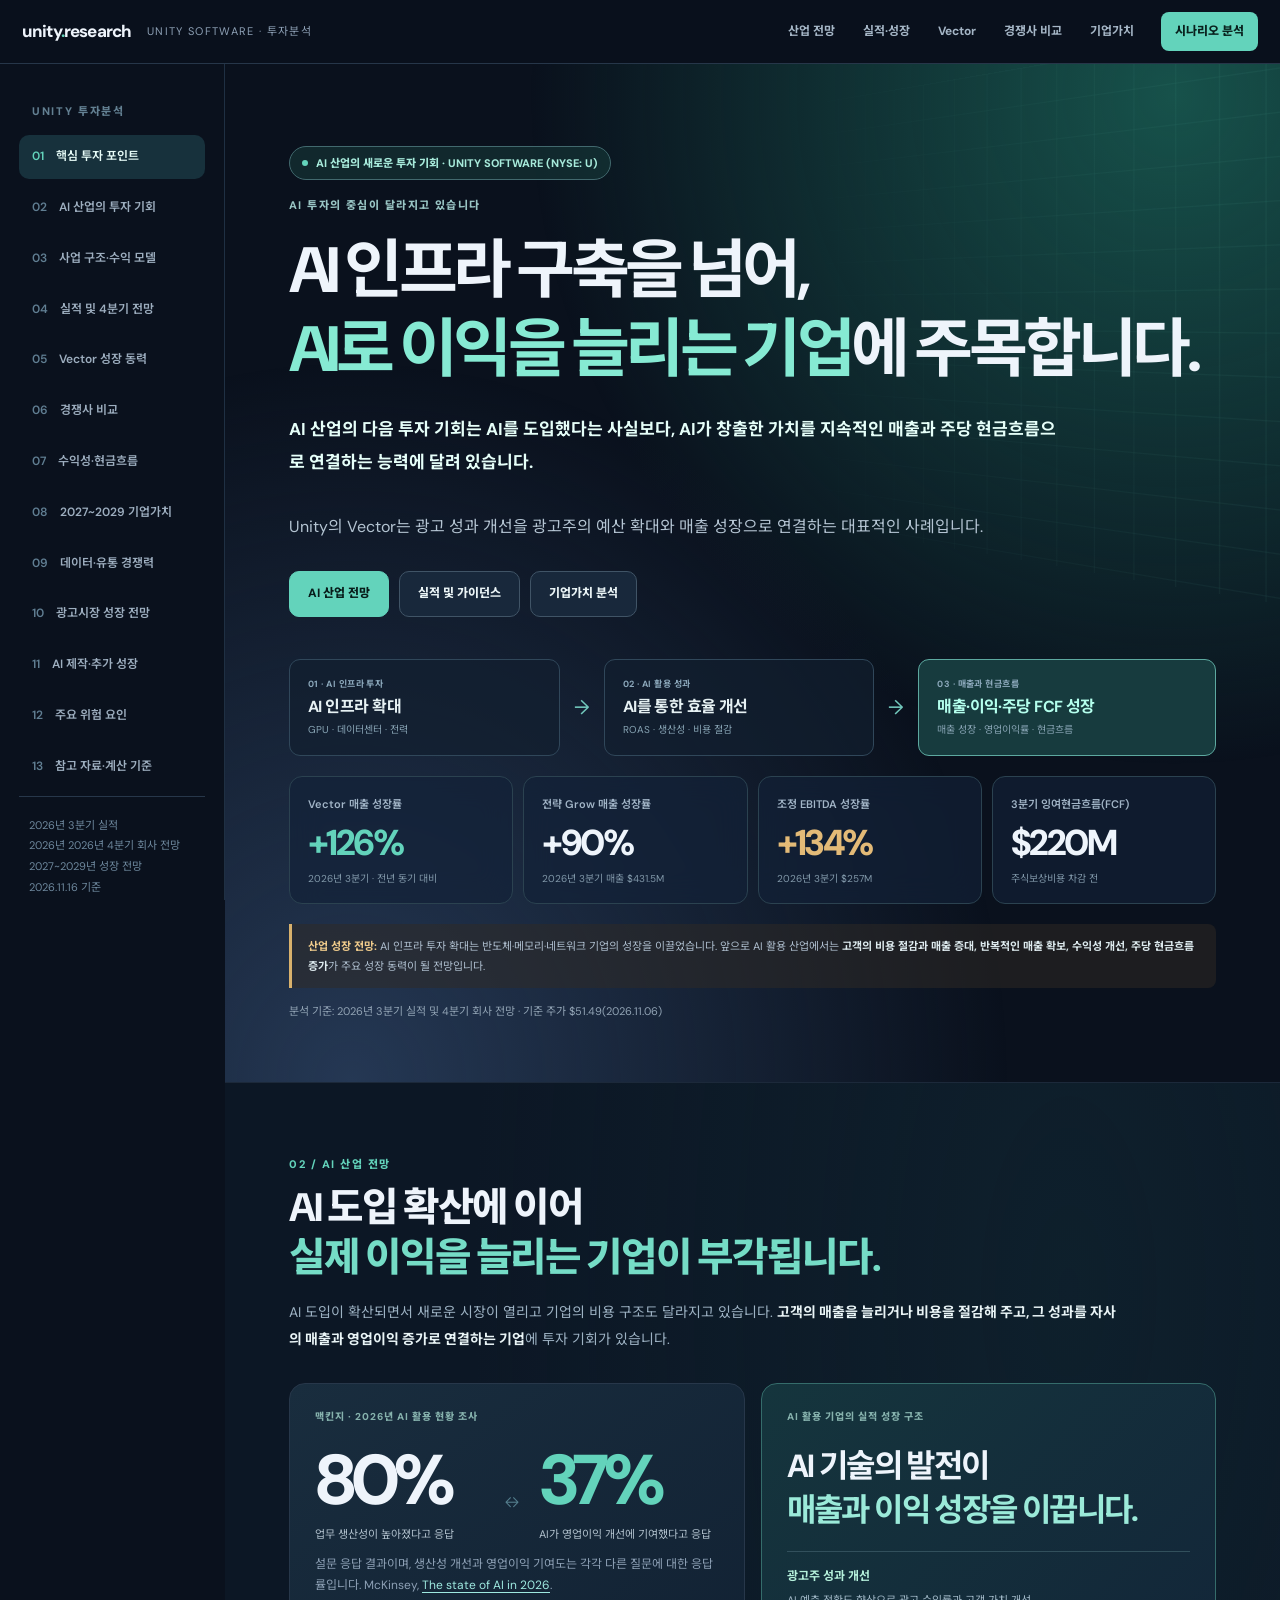
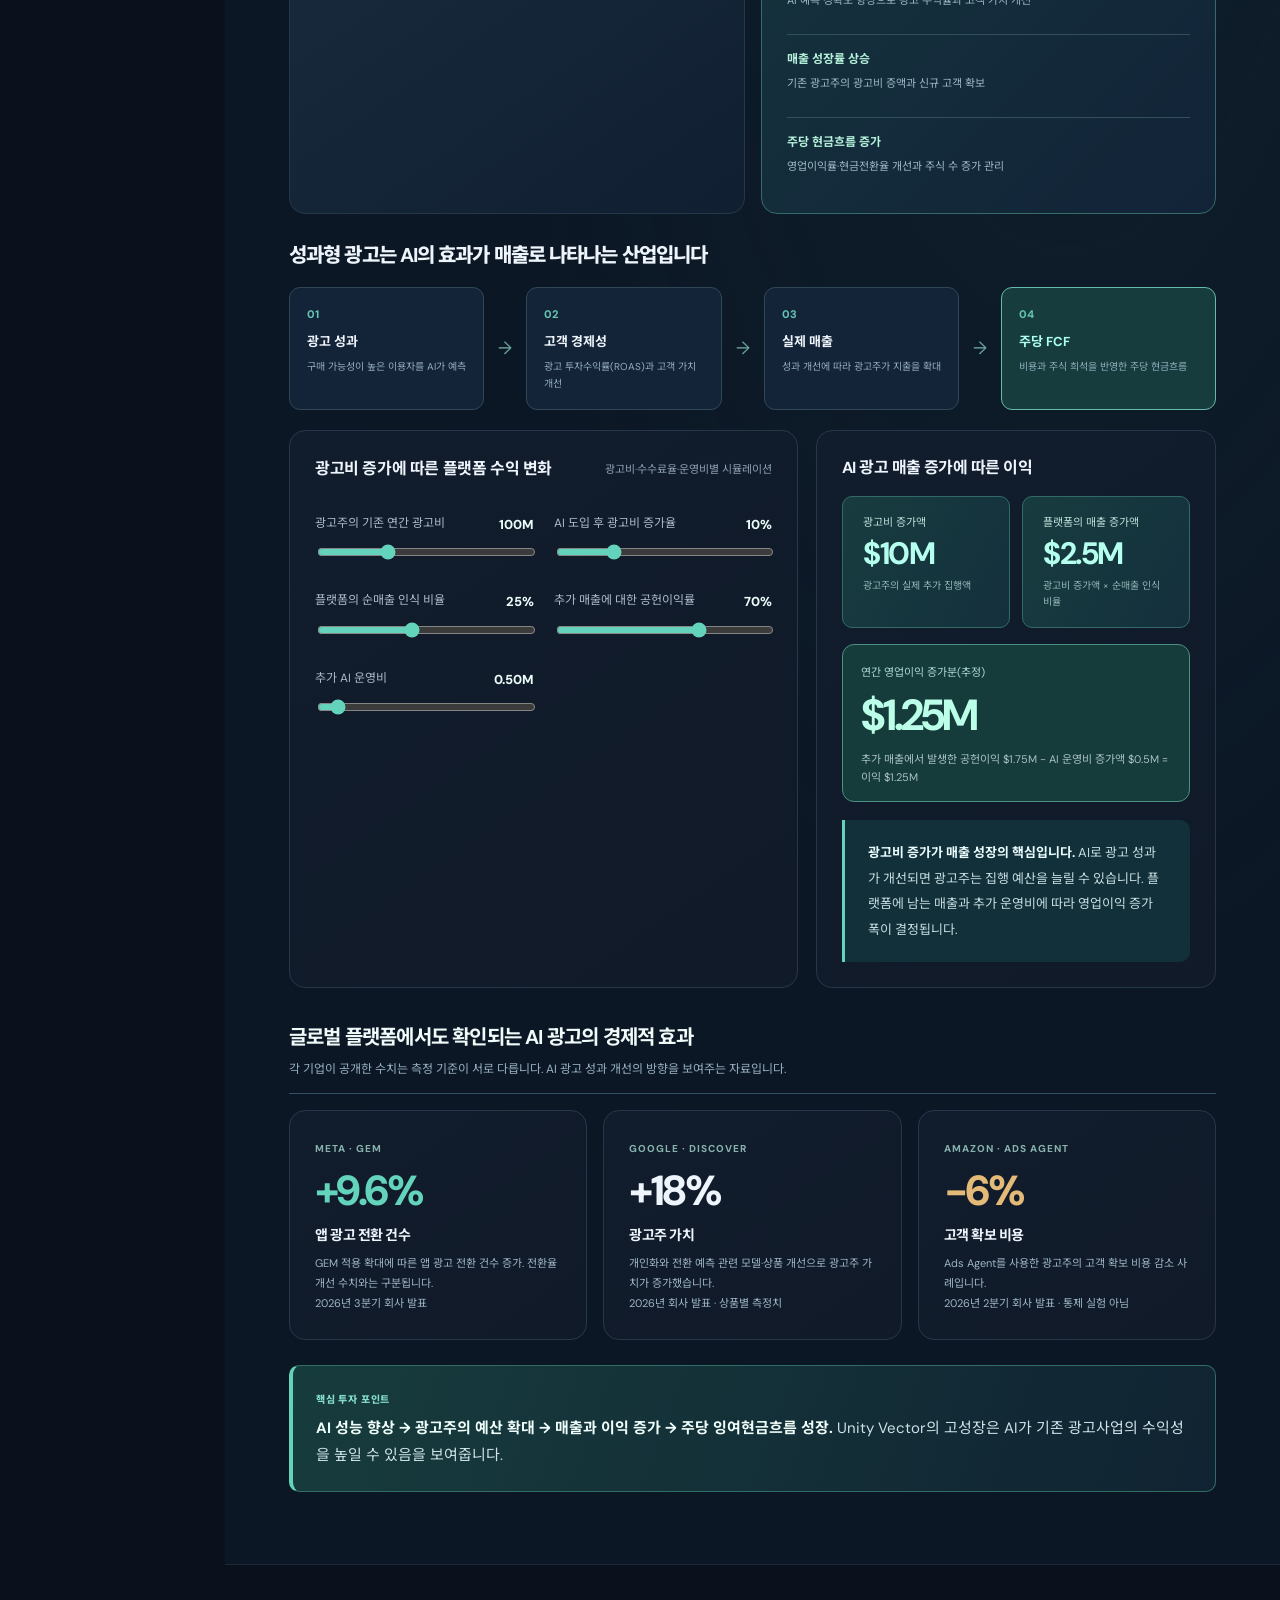
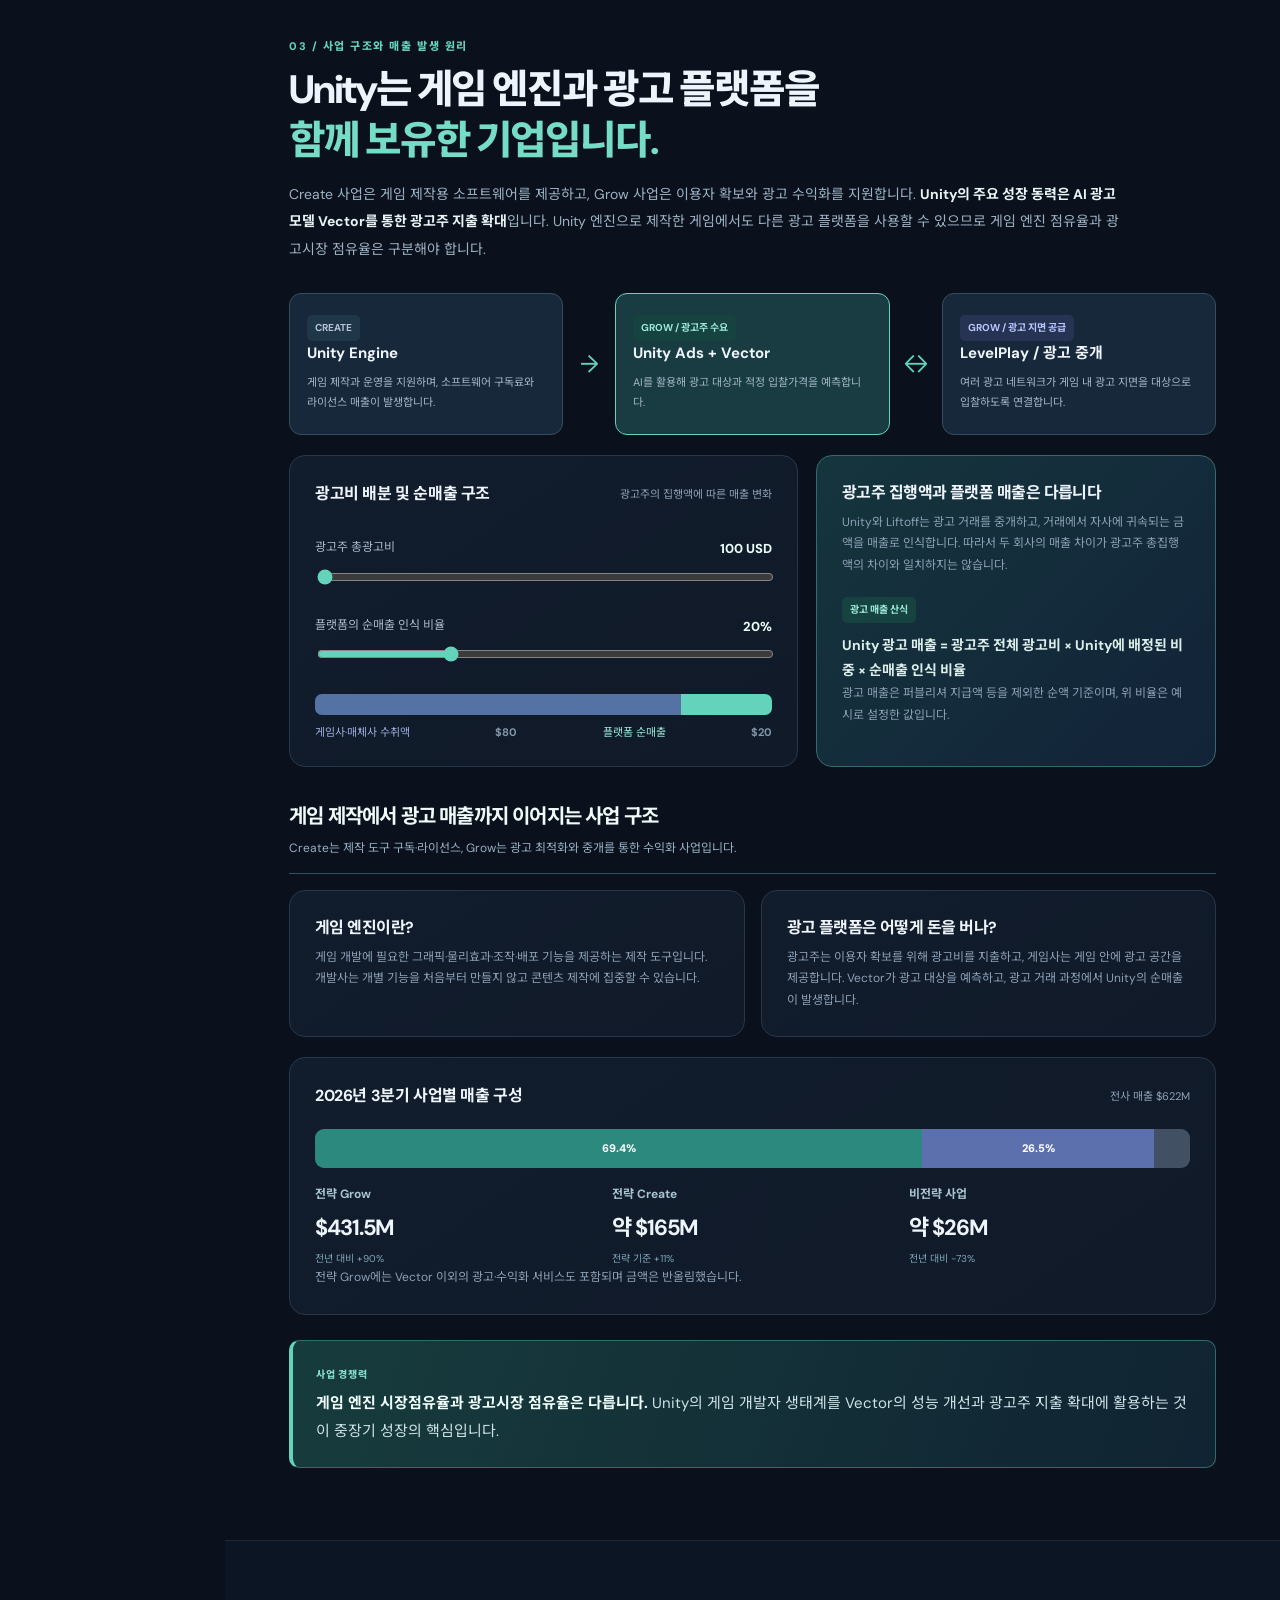
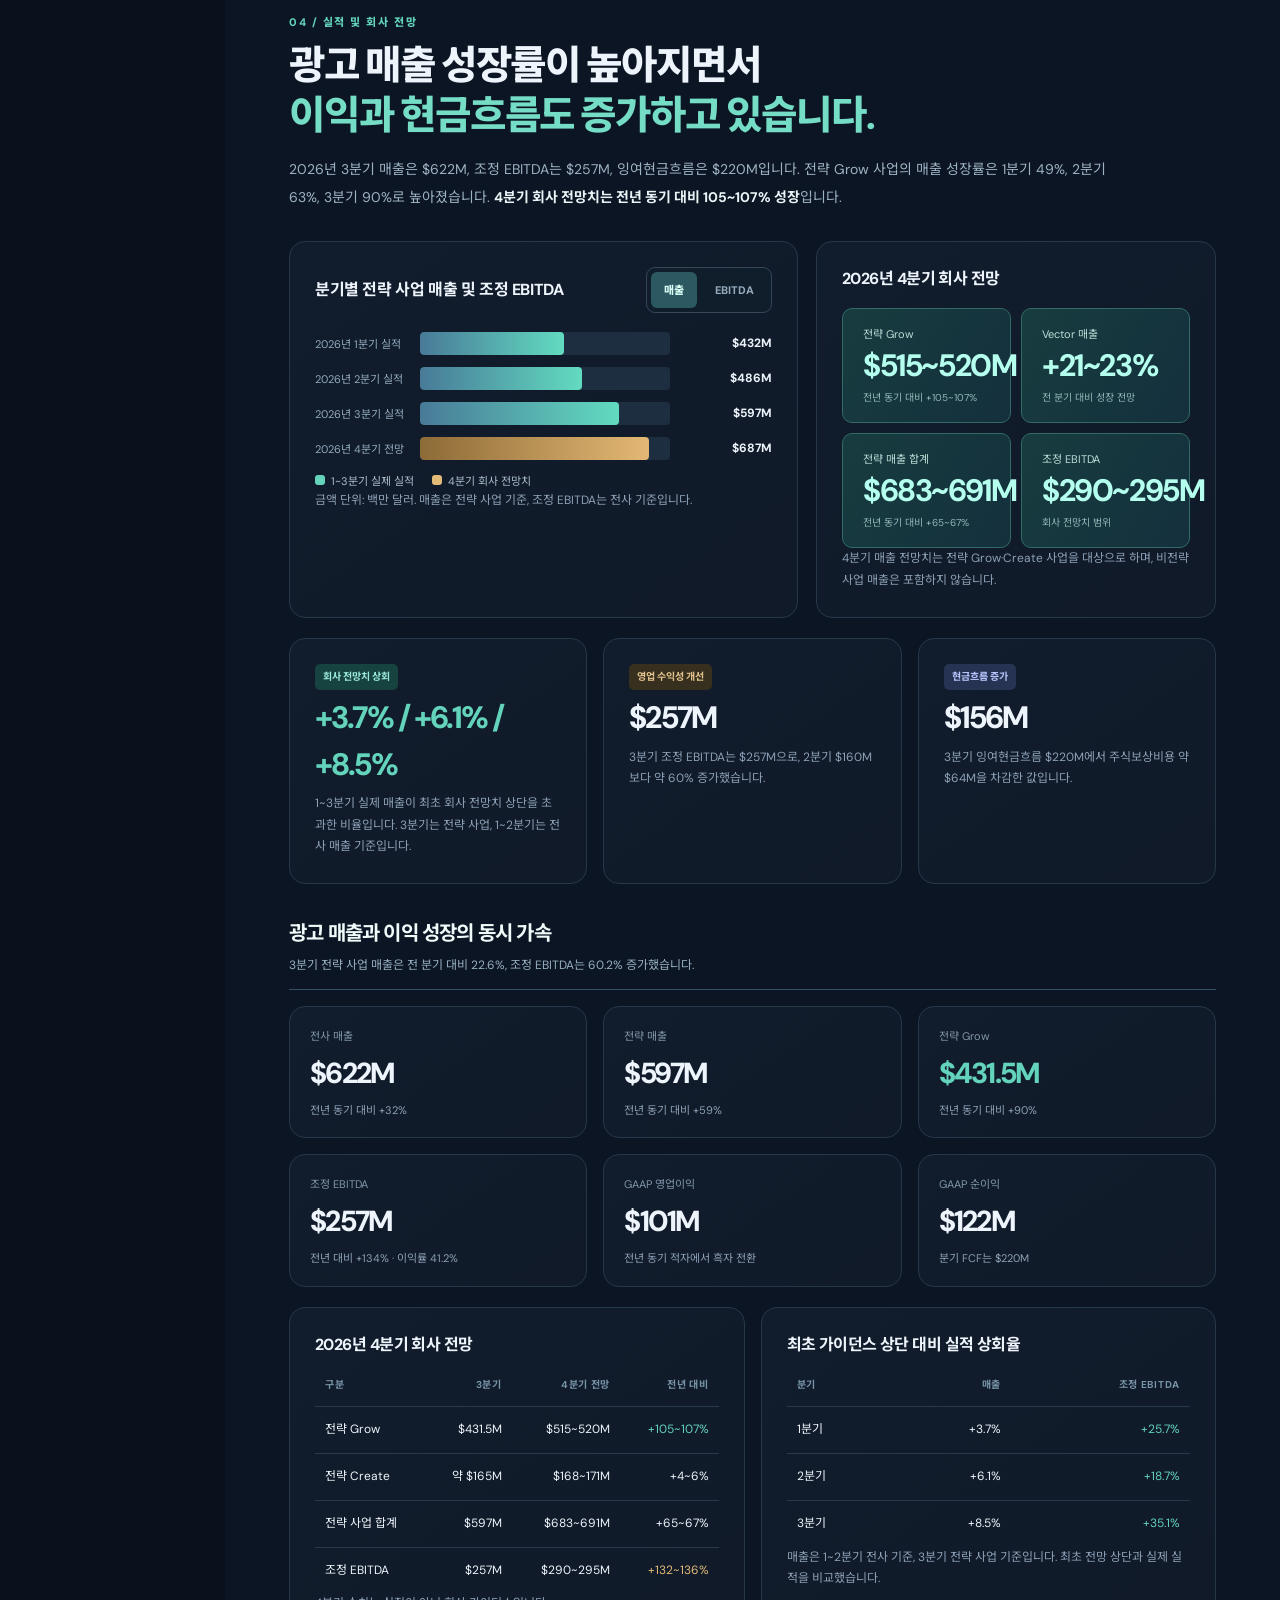
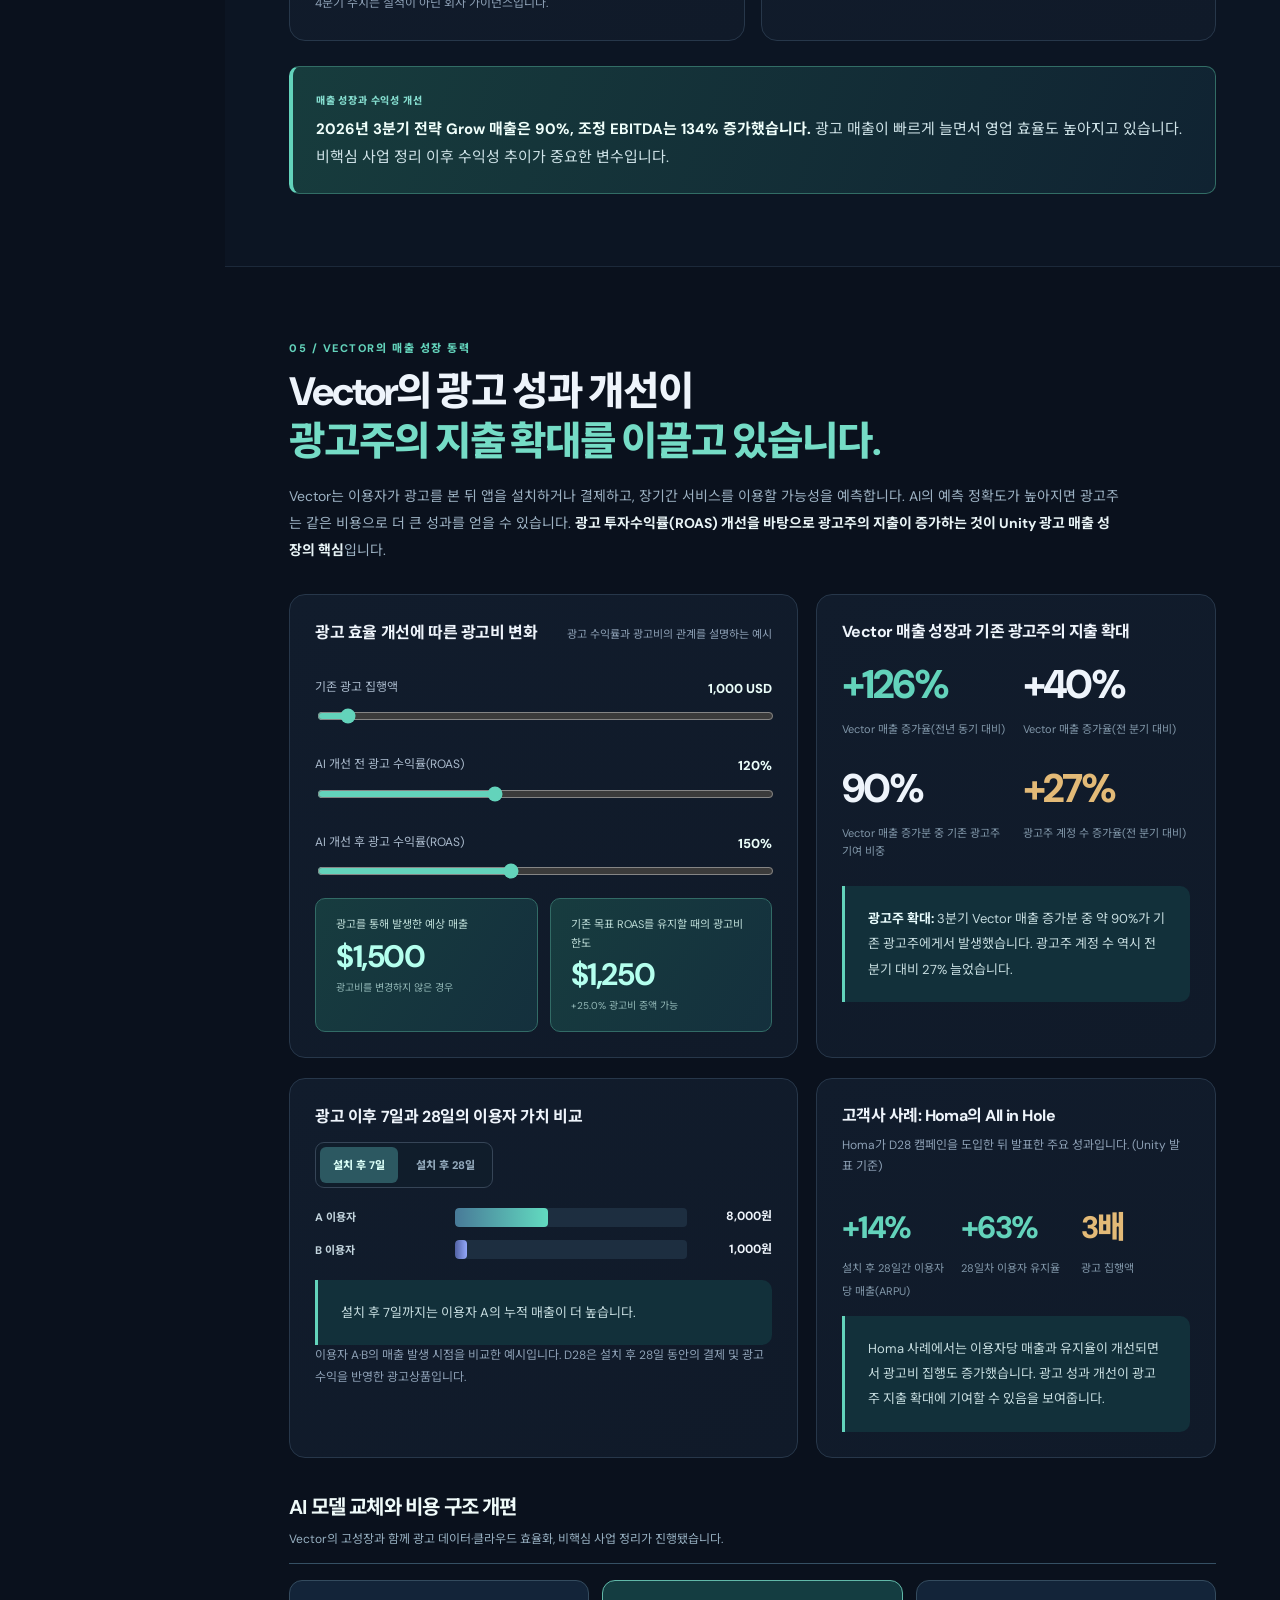
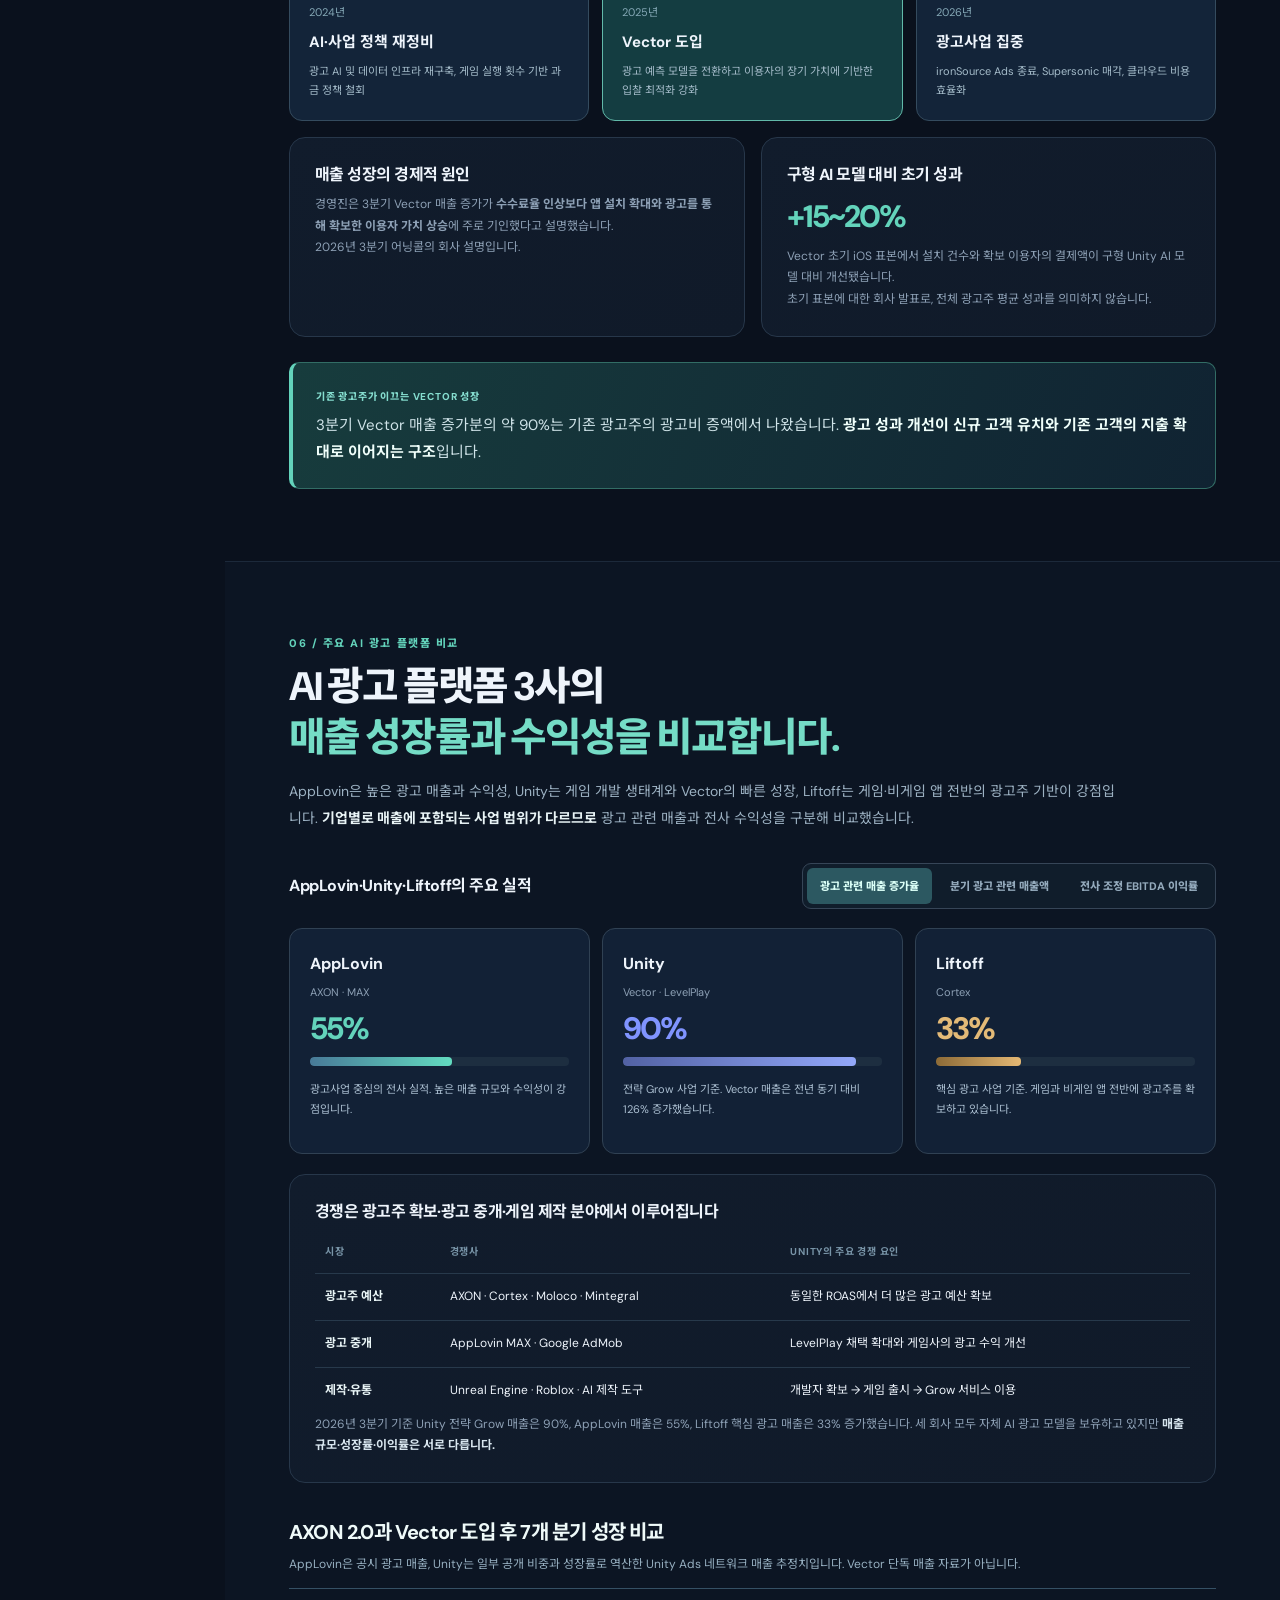
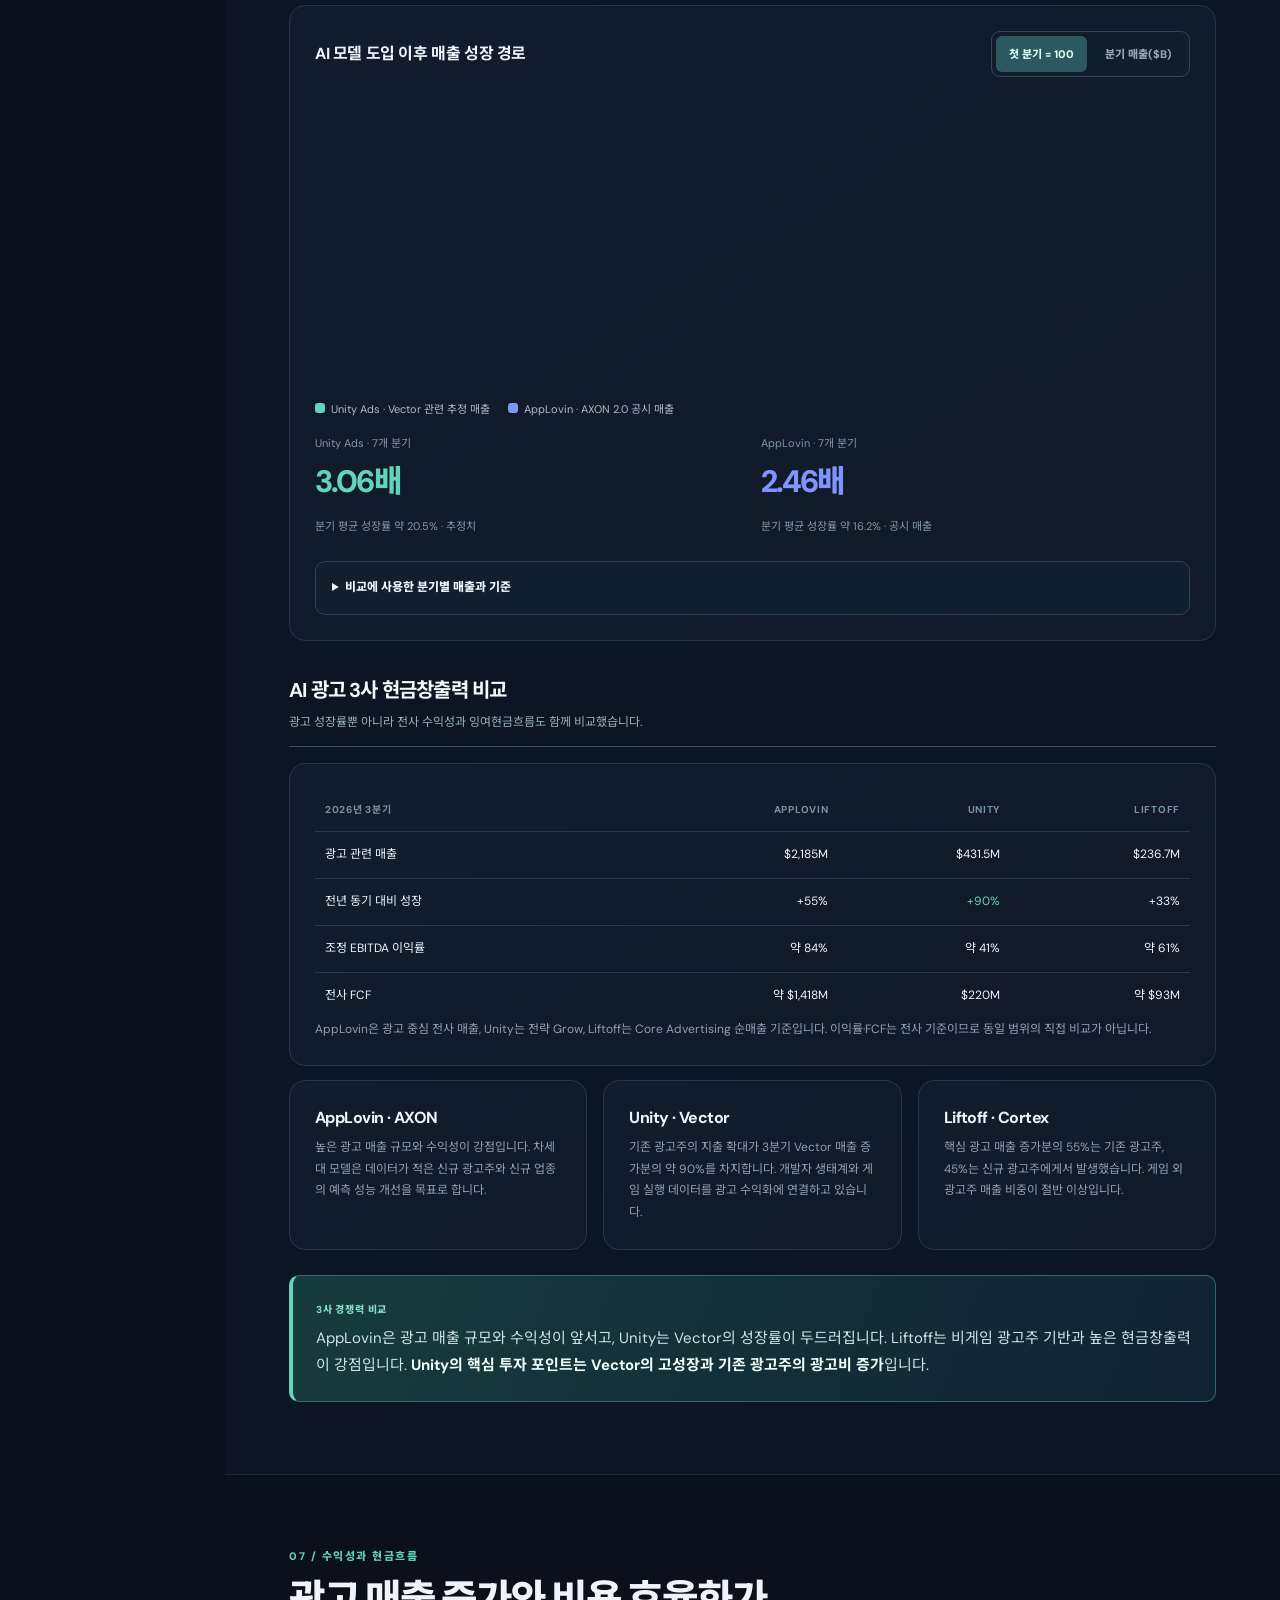
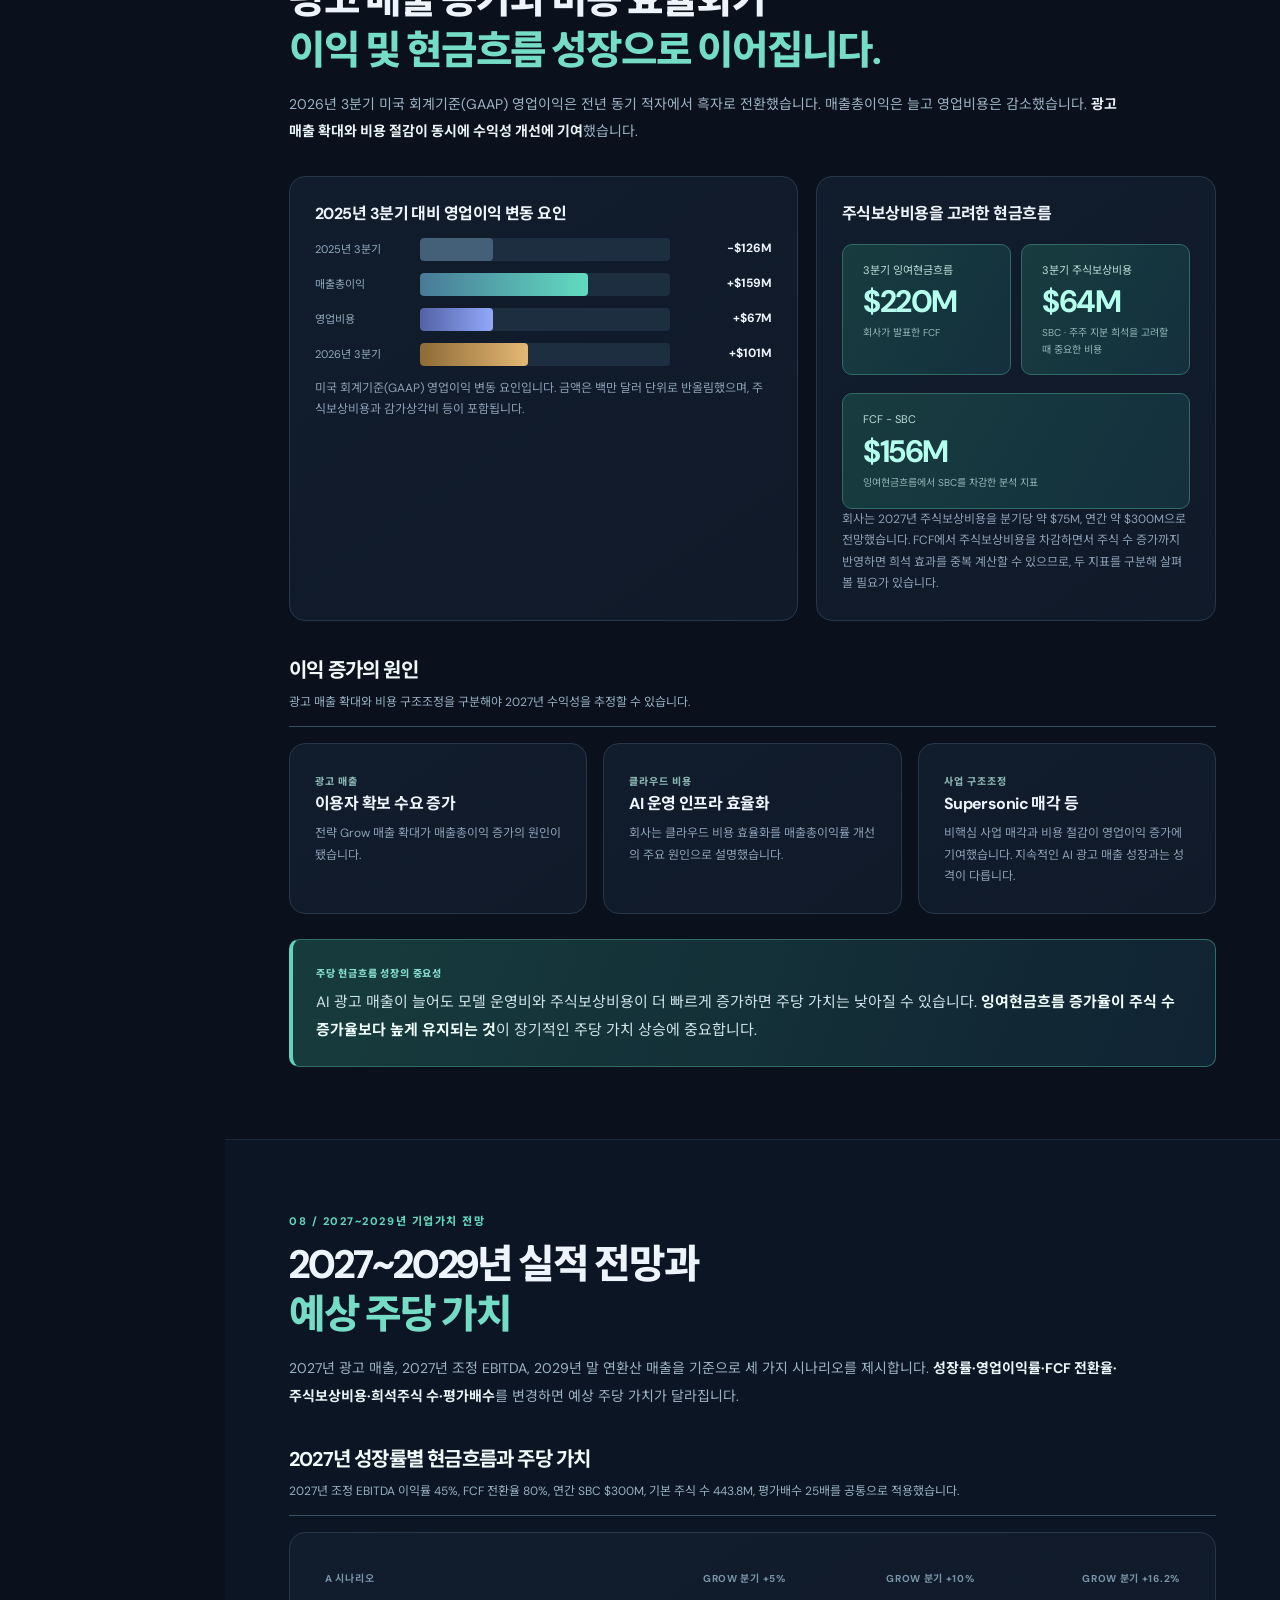
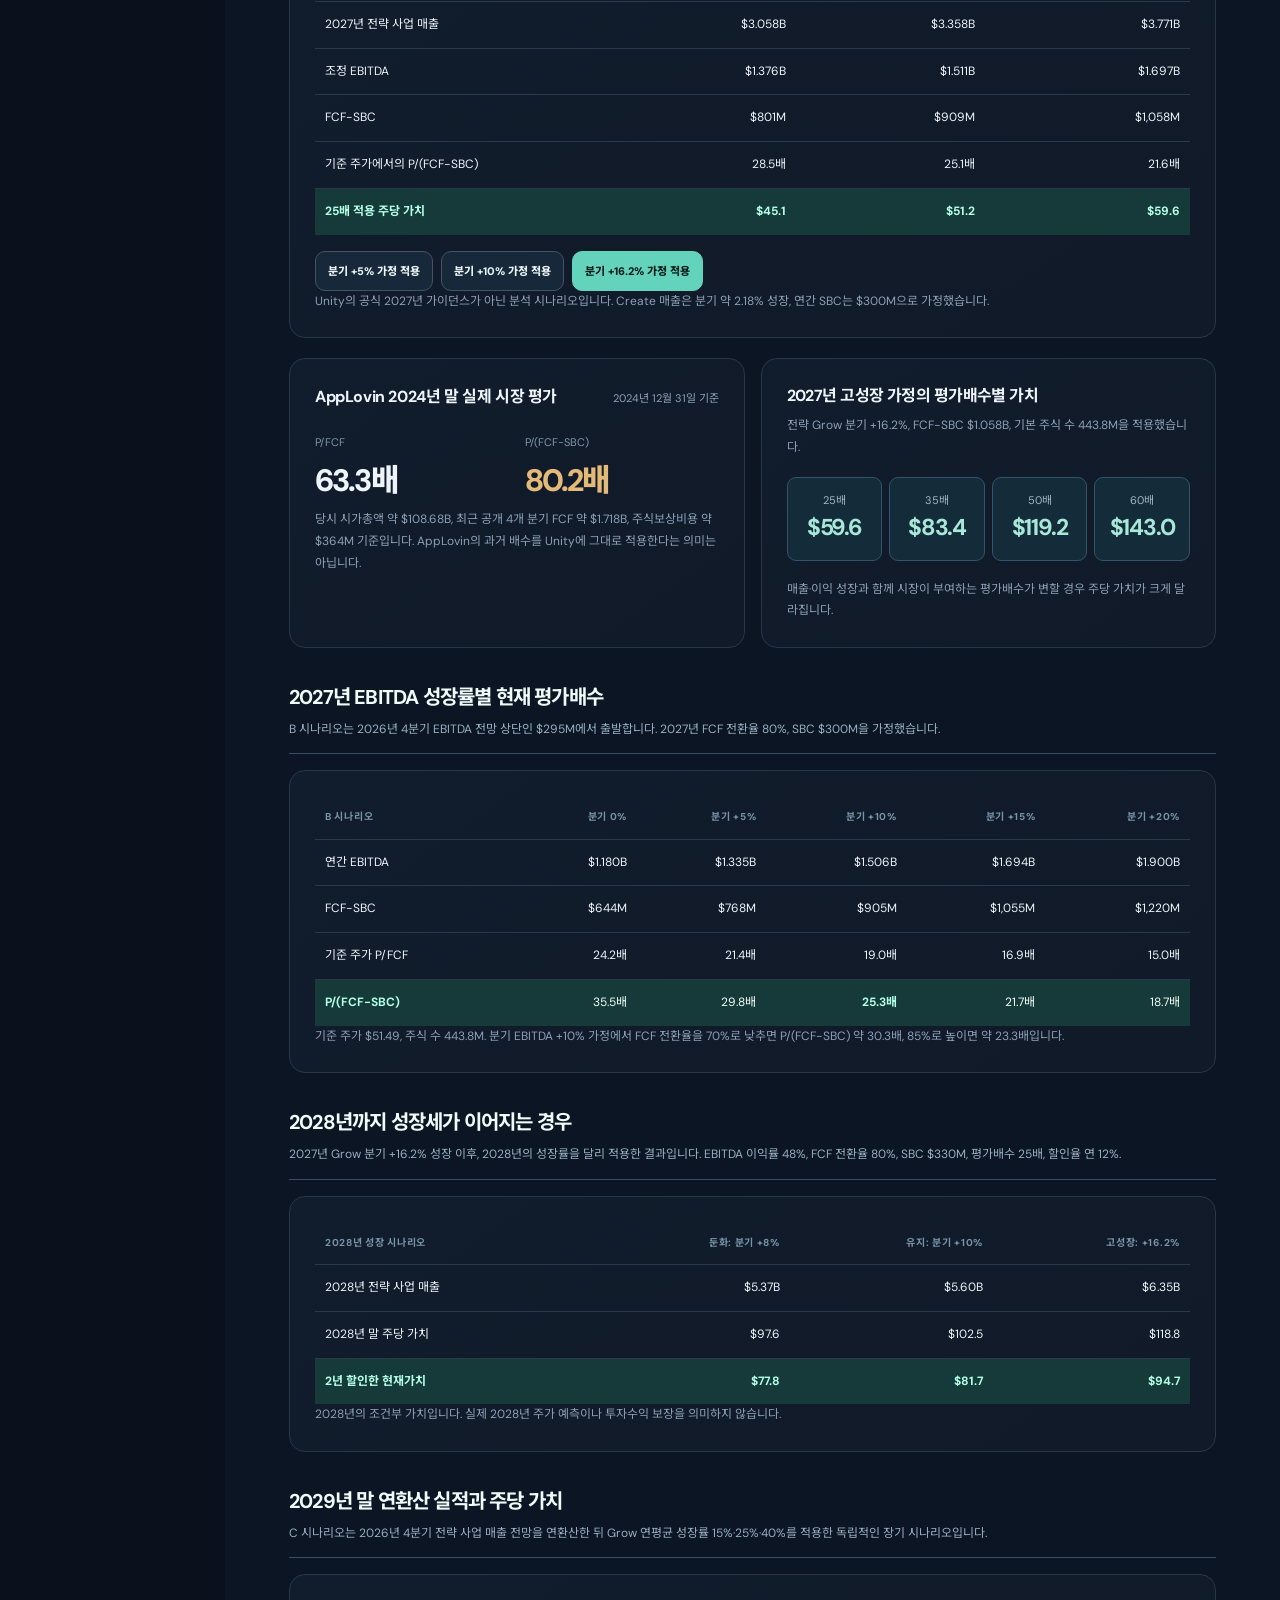
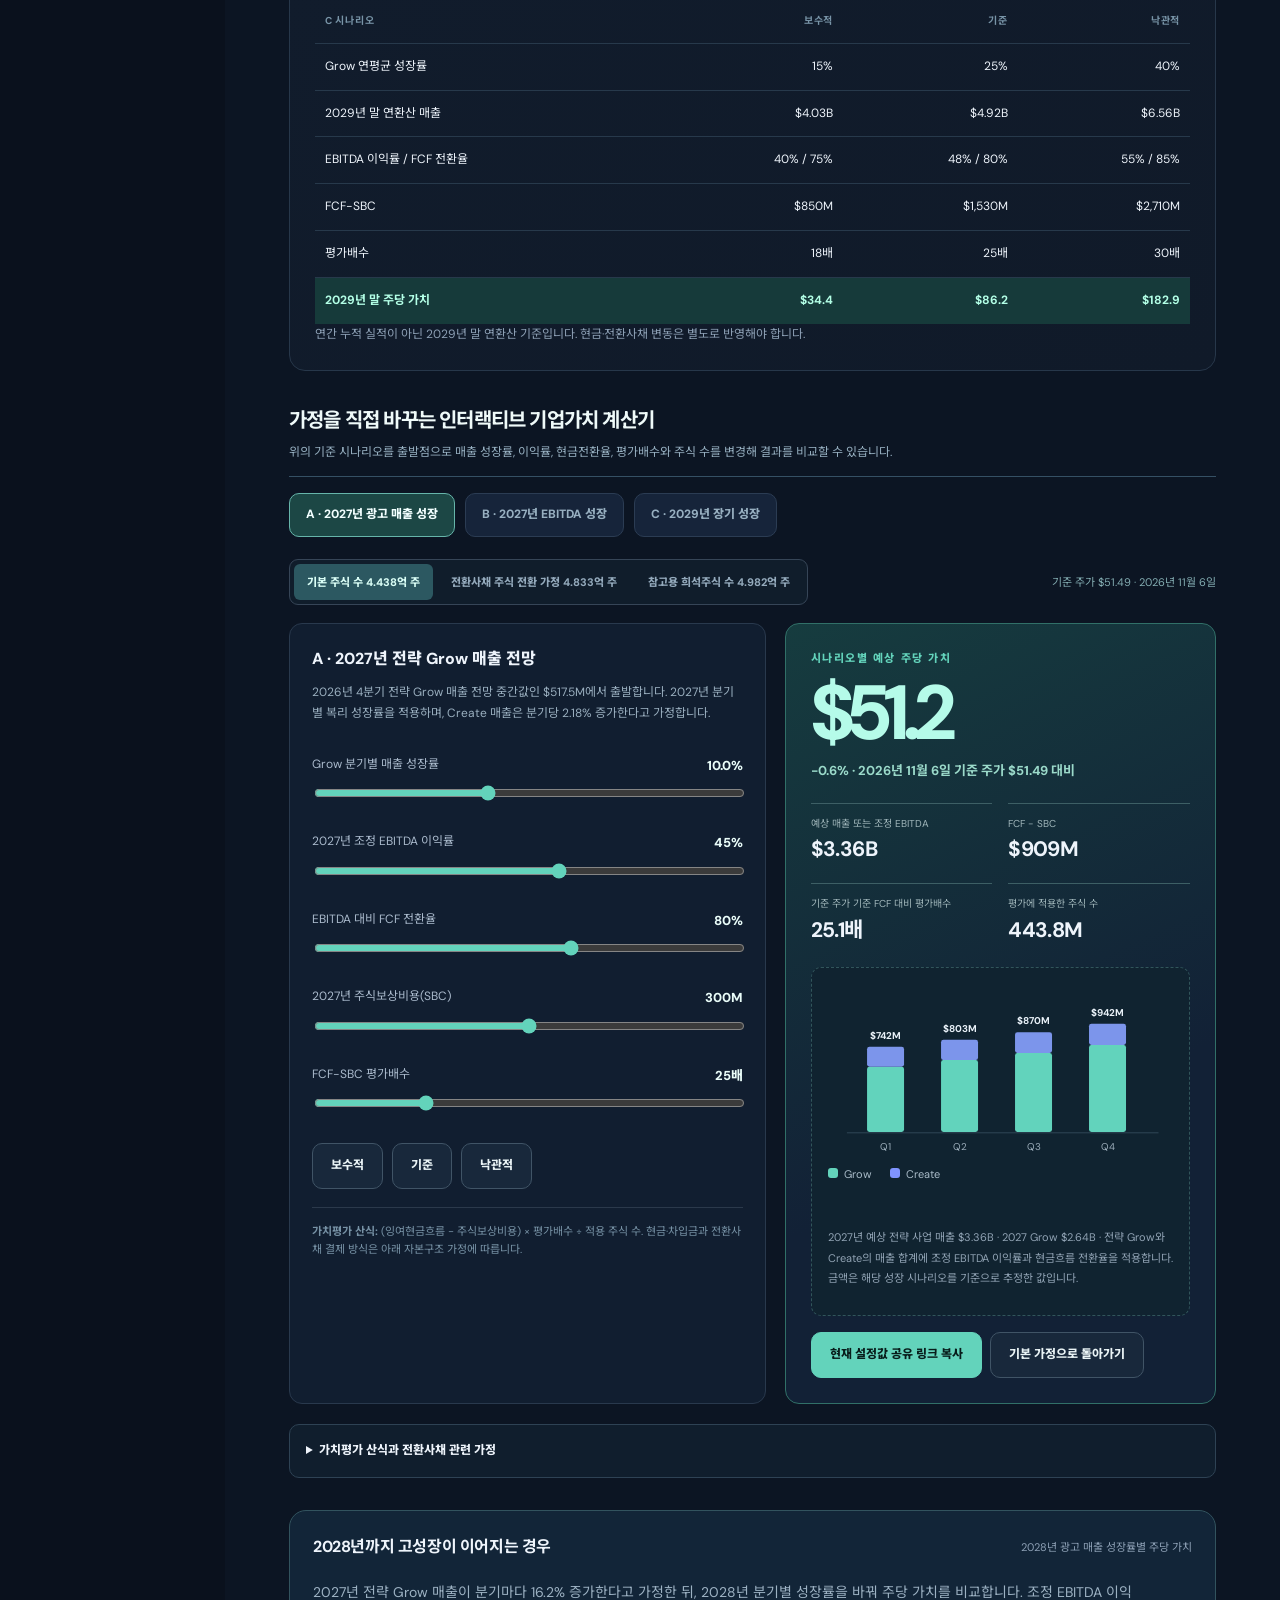
==== commit 710b94f8: "Add Spark and AI game-development growth options, expand investor evidence layout and navigation" ====
--- a/unity/index.html
+++ b/unity/index.html
@@ -52,10 +52,27 @@
 .investment-takeaway{margin-top:25px;border:1px solid #326d65;border-left:4px solid #63d3bb;padding:21px 23px;border-radius:10px;background:linear-gradient(110deg,#173c3d,#102332)}.investment-takeaway span{font-size:10px;color:#85ddcf;text-transform:uppercase;letter-spacing:.08em;font-weight:800}.investment-takeaway p{font-size:15px;line-height:1.85;margin:5px 0 0;color:#cee2e7}.investment-takeaway strong{color:#f0fffb}
 .runway-card{border:1px solid #32535e;background:#122538;border-radius:17px;padding:23px;margin-top:12px}
 @media(max-width:860px){.thesis-steps{grid-template-columns:1fr}.thesis-connector{transform:rotate(90deg);height:14px}.logic-row{grid-template-columns:1fr 1fr;gap:9px}.logic-chevron{display:none}.hero h1{font-size:clamp(32px,7vw,52px)}.runway-card .valuation{grid-template-columns:1fr!important}.pair-big span{font-size:10px}}
-@media(max-width:560px){.hero h1{font-size:34px}.hero-lead{font-size:13px!important}.thesis-steps{margin-top:20px}.logic-row{grid-template-columns:1fr 1fr}.logic-node{padding:12px}.pair-big{grid-template-columns:1fr 18px 1fr}.huge-value{font-size:43px}.investment-takeaway p{font-size:13px}.runway-card{padding:15px}.topdesc{display:none}}</style></head>
+@media(max-width:560px){.hero h1{font-size:34px}.hero-lead{font-size:13px!important}.thesis-steps{margin-top:20px}.logic-row{grid-template-columns:1fr 1fr}.logic-node{padding:12px}.pair-big{grid-template-columns:1fr 18px 1fr}.huge-value{font-size:43px}.investment-takeaway p{font-size:13px}.runway-card{padding:15px}.topdesc{display:none}}
+.research-subhead{margin:35px 0 16px;padding:0 0 13px;border-bottom:1px solid #355064}
+.research-subhead h3{font-size:20px;letter-spacing:-.04em;line-height:1.45;margin:0 0 6px;color:#effaf9}
+.research-subhead p{font-size:12px;line-height:1.85;color:#97b0c1;margin:0;max-width:900px}
+.evidence-panels .card{min-height:190px}.evidence-panels h3{font-size:14px;margin:3px 0 8px}.evidence-panels p{font-size:11px;color:#9db5c4}.evidence-value{display:block;font-size:42px;font-weight:800;letter-spacing:-.06em;line-height:1.5}
+.business-mix{display:flex;height:39px;overflow:hidden;border-radius:9px;background:#1c2c3b;margin:10px 0 17px;font-size:11px;font-weight:800}.business-mix>*{display:flex;align-items:center;justify-content:center}.business-mix-grow{width:69.4%;background:#2b897e;color:white}.business-mix-create{width:26.5%;background:#5c70ae;color:white}.business-mix-other{width:4.1%;background:#415063}
+.business-mix-labels b,.business-mix-labels strong,.business-mix-labels small{display:block}.business-mix-labels b{color:#a7c3cd;font-size:12px}.business-mix-labels strong{font-size:22px;letter-spacing:-.05em;margin:5px 0}.business-mix-labels small{font-size:10px;color:#7ca5b8}
+.quick-metrics .card{padding:17px 20px}.quick-metrics .card .stat{font-size:29px}.quick-metrics .card p{font-size:11px}
+.timeline3{display:grid;grid-template-columns:repeat(3,minmax(0,1fr));gap:13px;margin:16px 0}.timelinepoint{padding:19px;border:1px solid #344b5e;background:#132439;border-radius:13px}.timelinepoint.active{background:#143d41;border-color:#61b9a9}.timelinepoint span{font-size:11px;color:#85a8b6}.timelinepoint b{display:block;margin:7px 0;font-size:15px}.timelinepoint p{font-size:11px;color:#a4bbc9;line-height:1.8;margin:0}
+.cohort-graph{width:100%;min-height:295px;display:flex;align-items:center;justify-content:center}.cohort-graph svg{width:100%;height:auto;max-height:370px}.cohort-summary{padding:13px 0 15px}.cohort-panel .legend{margin-top:9px}
+.emphasis-table .highlight-row td,.highlight-row td{background:#163a3a;color:#f3fff9;border-top:1px solid #50857b}.emphasis-table .highlight-row td strong,.highlight-row td strong{color:#b3ffe6}
+.multiple-tiles{display:grid;grid-template-columns:repeat(4,1fr);gap:7px;margin:18px 0}.multiple-tiles>div{background:#142b39;border:1px solid #32546a;padding:13px 7px;border-radius:9px;text-align:center}.multiple-tiles span{display:block;color:#a1b7c7;font-size:11px}.multiple-tiles strong{font-size:23px;letter-spacing:-.05em;color:#a8e8d9}
+.preset-apply{display:flex;flex-wrap:wrap;gap:8px;padding-top:16px}.preset-apply .btn{font-size:11px;padding:10px 12px}
+.budget-scenario{padding:20px;border:1px solid #2b4055;border-radius:12px;background:#101f30}.budget-scenario.focus{background:#18393b;border-color:#508f86}.budget-scenario p{font-size:11px;color:#a3b6c6;line-height:1.75;margin:5px 0}.budget-scenario .stat{margin:8px 0}
+.section .card .tablewrap{max-width:100%}
+@media(max-width:850px){.timeline3{grid-template-columns:1fr}.business-mix-labels{grid-template-columns:repeat(3,minmax(0,1fr))!important}}
+@media(max-width:550px){.research-subhead h3{font-size:17px}.evidence-value{font-size:36px}.business-mix-labels strong{font-size:16px}.business-mix-labels b{font-size:10px}.business-mix-labels small{font-size:9px}.multiple-tiles{grid-template-columns:repeat(2,1fr)}.cohort-graph{min-height:230px}.cohort-panel{padding:15px}.preset-apply .btn{flex:1}}
+</style></head>
 <body>
 <header class="top"><a class="logo" href="#overview">unity<i>.</i>research</a><span class="topdesc">UNITY SOFTWARE · 투자분석</span><nav class="nav"><a href="#thesis">산업 전망</a><a href="#performance">실적·성장</a><a href="#vector">Vector</a><a href="#competition">경쟁사 비교</a><a href="#valuation">기업가치</a></nav><button class="topbtn" onclick="document.querySelector('#valuation').scrollIntoView({behavior:'smooth'})">시나리오 분석</button></header>
-<div class="shell"><aside class="rail"><div class="railt">UNITY 투자분석</div><a href="#overview"><em>01</em> 핵심 투자 포인트</a><a href="#thesis"><em>02</em> AI 산업의 투자 기회</a><a href="#business"><em>03</em> 사업 구조·수익 모델</a><a href="#performance"><em>04</em> 실적 및 4분기 전망</a><a href="#vector"><em>05</em> Vector 성장 동력</a><a href="#competition"><em>06</em> 경쟁사 비교</a><a href="#cash"><em>07</em> 수익성·현금흐름</a><a href="#valuation"><em>08</em> 2027~2029 기업가치</a><a href="#ecosystem"><em>09</em> 데이터·유통 경쟁력</a><a href="#market"><em>10</em> 광고시장 성장 전망</a><a href="#risks"><em>11</em> 주요 위험 요인</a><a href="#sources"><em>12</em> 참고 자료·계산 기준</a><div class="railfoot">2026년 3분기 실적<br>2026년 2026년 4분기 회사 전망<br>2027~2029년 성장 전망<br>2026.11.16 기준</div></aside>
+<div class="shell"><aside class="rail"><div class="railt">UNITY 투자분석</div><a href="#overview"><em>01</em> 핵심 투자 포인트</a><a href="#thesis"><em>02</em> AI 산업의 투자 기회</a><a href="#business"><em>03</em> 사업 구조·수익 모델</a><a href="#performance"><em>04</em> 실적 및 4분기 전망</a><a href="#vector"><em>05</em> Vector 성장 동력</a><a href="#competition"><em>06</em> 경쟁사 비교</a><a href="#cash"><em>07</em> 수익성·현금흐름</a><a href="#valuation"><em>08</em> 2027~2029 기업가치</a><a href="#ecosystem"><em>09</em> 데이터·유통 경쟁력</a><a href="#market"><em>10</em> 광고시장 성장 전망</a><a href="#options"><em>11</em> AI 제작·추가 성장</a><a href="#risks"><em>12</em> 주요 위험 요인</a><a href="#sources"><em>13</em> 참고 자료·계산 기준</a><div class="railfoot">2026년 3분기 실적<br>2026년 2026년 4분기 회사 전망<br>2027~2029년 성장 전망<br>2026.11.16 기준</div></aside>
 <main>
 <section id="overview" class="section hero"><div class="hero-content">
 <div class="pill"><span class="dot"></span> AI 산업의 새로운 투자 기회 · UNITY SOFTWARE (NYSE: U)</div>
@@ -241,7 +258,28 @@
 <div class="budget-scenario"><span class="chip">기존 Unity 배정 10%</span><strong class="stat">$200M</strong><p>전체 광고비 $10B × Unity 배정 10% × 순매출 인식률 20%</p></div>
 <div class="budget-scenario focus"><span class="chip mint">Unity 배정 15%</span><strong class="stat mint">$300M</strong><p>광고주 수와 총광고비는 그대로여도 Unity의 연간 순매출은 $100M 증가</p></div>
 </div><div class="callout" style="margin-top:15px"><b>광고비 점유율 1%p 상승 효과:</b> 공략 가능 시장 $15B, 순매출 인식률 30%를 가정하면 연간 순매출이 약 <strong>$45M</strong> 증가합니다.</div><p class="note">예시는 광고비·접근 가능한 시장·수익배분율을 가정한 계산입니다. Unity의 실제 점유율과 순매출률은 공개되지 않았습니다.</p></div></section>
-<section id="risks" class="section"><div class="eyebrow">11 / 주요 투자 위험 요인</div><h2>AI 광고사업의 성장에 영향을 주는<br><span class='accent'>주요 위험 요인</span></h2><p class="sectionlead">Unity의 실적에는 Vector의 광고 성과, 기존 광고주의 지출 규모, 경쟁 플랫폼의 점유율, 광고 지면 확보, AI 운영비와 주식보상비용 등이 영향을 미칩니다.</p>
+<section id="options" class="section"><div class="eyebrow">11 / 추가 성장 기회</div>
+<h2>AI가 게임 제작의 진입 장벽을 낮추면<br><span class="accent">Unity의 잠재 고객도 늘어납니다.</span></h2>
+<p class="sectionlead">AI 제작 도구가 확산되면서 새로운 창작자와 게임 출시가 증가하고 있습니다. 현재 Vector 광고사업의 실적과 구분되는 중장기 성장 기회입니다.</p>
+<div class="grid three">
+<div class="card"><span class="panel-kicker">Unity 제작자</span><strong class="stat mint">+25%</strong><h3>창작자 일간 활성 이용자 증가</h3><p>2026년 8월 초 이후 증가율에 대한 경영진 설명입니다. 유료 고객 수나 매출 증가율은 아닙니다.</p></div>
+<div class="card"><span class="panel-kicker">Roblox · Build</span><strong class="stat">70,000+</strong><h3>AI 제작 도구로 출시된 게임</h3><p>2026년 3분기 Roblox 회사 발표 기준. AI 제작 도구 이용자는 50만 명 이상입니다.</p></div>
+<div class="card"><span class="panel-kicker">Unity Spark</span><strong class="stat gold">2027년</strong><h3>정식 출시 목표</h3><p>Google 협력과 연계된 게임 제작 서비스. 정식 출시와 과금 조건은 향후 변경될 수 있습니다.</p></div>
+</div>
+<div class="research-subhead"><h3>Google 협력이 신규 개발자 유입으로 이어지는 경로</h3><p>자연어 게임 제작의 편의성과 Unity의 게임 제작·배포 기술을 연결하는 사업 전략입니다.</p></div>
+<div class="flowbox"><div class="flowitem"><strong>Google Playground</strong><p>자연어로 게임 제작 시작</p></div><div class="arrow">→</div><div class="flowitem active"><strong>Unity Spark</strong><p>브라우저 제작·협업, Asset Store 활용</p></div><div class="arrow">→</div><div class="flowitem"><strong>Unity 제작 환경</strong><p>게임 고도화·배포·운영 서비스 연동</p></div></div>
+<div class="space"></div>
+<div class="card"><h3>Spark의 잠재 수익 모델</h3><div class="tablewrap"><table class="datatable"><thead><tr><th>수익원</th><th>사업화 방식</th><th>핵심 지표</th></tr></thead><tbody>
+<tr><td><strong>구독</strong></td><td>무료 이용자의 유료 전환</td><td>유료 고객 수·유지율</td></tr>
+<tr><td><strong>사용량 과금</strong></td><td>AI 제작 기능 사용량에 연동한 요금</td><td>추론·컴퓨팅 원가, 이익률</td></tr>
+<tr><td><strong>Asset Store</strong></td><td>유료 게임 자산의 이용과 거래</td><td>유료 자산 채택·매출 배분</td></tr>
+<tr><td><strong>자체 광고</strong></td><td>직접 운영할 수 있는 광고 지면</td><td>이용자 수·광고 공간·광고주 예산</td></tr>
+</tbody></table></div><p class="note">잠재적인 사업 모델이며 현재 확정 매출이나 회사의 장기 매출 가이던스가 아닙니다. 광고 지면 자체 운영도 확정된 사업 구조는 아닙니다.</p></div>
+<div class="research-subhead"><h3>AI 게임 제작 확대에 따른 산업 변화</h3><p>게임 제작 속도가 빨라지는 동시에 이용자 확보·운영·광고 효율의 중요성이 높아질 수 있습니다.</p></div>
+<div class="grid two"><div class="card"><span class="minor">Unity 게임 개발 설문</span><strong class="stat">73%</strong><p>AI 사용 응답자 중 업무 효율 개선을 경험했다고 응답한 비율. 작업 속도가 73% 증가했다는 의미는 아닙니다.</p></div>
+<div class="card"><span class="minor">GDC 2026 조사</span><strong class="stat">36%</strong><p>게임산업 종사자 중 생성형 AI를 업무에 사용한다고 응답한 비율. Unity 설문과 모집단은 다릅니다.</p></div></div>
+<div class="callout" style="margin-top:15px"><b>장기 투자 포인트:</b> AI로 제작되는 게임이 늘어나면 Unity 엔진 사용, 상용 게임 출시, 광고·운영 서비스 채택이 함께 증가할 수 있습니다. 다만 AI가 다른 게임 제작 도구나 통합 플랫폼으로 고객을 이동시키는 경쟁 위험도 존재합니다.</div>
+</section><section id="risks" class="section"><div class="eyebrow">12 / 주요 투자 위험 요인</div><h2>AI 광고사업의 성장에 영향을 주는<br><span class='accent'>주요 위험 요인</span></h2><p class="sectionlead">Unity의 실적에는 Vector의 광고 성과, 기존 광고주의 지출 규모, 경쟁 플랫폼의 점유율, 광고 지면 확보, AI 운영비와 주식보상비용 등이 영향을 미칩니다.</p>
 <div class="riskrow"><h4>Vector 경쟁</h4><p>Vector의 성능 개선이 둔화되거나 광고주 예산이 경쟁 플랫폼으로 이동할 가능성</p><div class="signal">Vector 분기 성장률 · 기존 광고주 지출</div></div><div class="riskrow"><h4>AppLovin MAX 의존도</h4><p>2026년 3분기 10-Q에 따르면 Grow 매출의 과반이 MAX를 통해 중개됩니다. MAX 이용 조건이 바뀌면 매출에 영향을 줄 수 있습니다.</p><div class="signal">MAX 계약 조건 · 대체 광고 중개 채널</div></div><div class="riskrow"><h4>영업 레버리지</h4><p>비핵심 사업 정리 이후 AI 모델 운영비·인건비가 매출보다 빠르게 증가할 위험</p><div class="signal">매출총이익률 · 조정 EBITDA 이익률</div></div><div class="riskrow"><h4>현금흐름과 주식 희석</h4><p>영업이익 증가가 잉여현금흐름으로 이어지지 않거나 주식 수 증가로 주당 가치가 낮아질 위험</p><div class="signal">FCF · 주식보상비용 · 희석주식 수</div></div><div class="riskrow"><h4>Unity Spark 상용화</h4><p>AI 기반 게임 제작 기능의 이용 증가가 유료 고객이나 광고 매출로 이어지지 않을 가능성</p><div class="signal">유료 고객 전환율 · 제품 출시 · 광고 서비스 채택률</div></div><div class="space"></div><div class="callout"><b>주요 추적 지표:</b> Vector 매출 증가율, 기존 광고주의 광고비 증가율, 광고시장 점유율, 조정 EBITDA 이익률, 잉여현금흐름, 주식보상비용 및 희석주식 수.</div>
 <div class="research-subhead"><h3>다음 분기 확인할 실적 지표</h3><p>2026년 3분기 실적과 4분기 회사 전망을 바탕으로 광고 성장·이익률·현금흐름을 추적합니다.</p></div>
 <div class="card"><div class="tablewrap"><table class="datatable"><thead><tr><th>지표</th><th>현재 실적 및 전망</th><th>주요 확인 사항</th></tr></thead><tbody>
@@ -252,7 +290,7 @@
 <tr><td><strong>현금·주식 수</strong></td><td>3Q FCF $220M<br>2027년 SBC 약 $300M 전망</td><td>FCF 전환율과 희석주식 수 증가</td></tr>
 </tbody></table></div></div>
 <div class="investment-takeaway"><span>핵심 투자 결론</span><p>AI 인프라에 대한 투자 확대와 함께 실제 AI 활용 기업의 수익성이 중요해지고 있습니다. <strong>고객의 매출 증가와 비용 절감 효과를 자사의 매출·이익·주당 잉여현금흐름 성장으로 연결하는 기업</strong>이 새로운 투자 기회입니다.</p></div></section>
-<section id="sources" class="section"><div class="eyebrow">12 / 참고 자료 및 가치평가 기준</div><h2>투자 분석에 활용한<br>실적 자료와 가치평가 기준</h2><p class="sectionlead">본 분석에 사용한 실적은 각 기업의 2026년 3분기 발표 자료와 SEC 공시를 기준으로 합니다. 4분기는 회사 전망치, 2027~2029년은 시나리오에 따른 추정치입니다.</p><div class="sourcegrid"><a class="source" target="_blank" rel="noopener noreferrer" href="https://www.mckinsey.com/~/media/mckinsey/business%20functions/quantumblack/our%20insights/the%20state%20of%20ai/the-state-of-ai-in-2026-on-the-road-to-roi_final.pdf"><strong>McKinsey 2026 · The state of AI</strong><small>AI 개인 생산성 개선 80%, 긍정적 EBIT 기여 37%. 2026년 설문조사 응답 결과.</small></a><a class="source" target="_blank" rel="noopener noreferrer" href="https://investors.applovin.com/news/news-details/2026/AppLovin-Announces-Third-Quarter-2026-Financial-Results/default.aspx"><strong>AppLovin 2026 Q3 공식 실적</strong><small>광고 플랫폼 매출 +55%, 조정 EBITDA 마진 84%, FCF $1.4B.</small></a><a class="source" target="_blank" rel="noopener noreferrer" href="https://investors.liftoff.ai/news-releases/news-release-details/liftoff-mobile-announces-third-quarter-2026-financial-results"><strong>Liftoff 2026 Q3 공식 실적</strong><small>Core Advertising +33%, 조정 EBITDA 마진 61%, 반복 고객 확대.</small></a>
+<section id="sources" class="section"><div class="eyebrow">13 / 참고 자료 및 가치평가 기준</div><h2>투자 분석에 활용한<br>실적 자료와 가치평가 기준</h2><p class="sectionlead">본 분석에 사용한 실적은 각 기업의 2026년 3분기 발표 자료와 SEC 공시를 기준으로 합니다. 4분기는 회사 전망치, 2027~2029년은 시나리오에 따른 추정치입니다.</p><div class="sourcegrid"><a class="source" target="_blank" rel="noopener noreferrer" href="https://www.mckinsey.com/~/media/mckinsey/business%20functions/quantumblack/our%20insights/the%20state%20of%20ai/the-state-of-ai-in-2026-on-the-road-to-roi_final.pdf"><strong>McKinsey 2026 · The state of AI</strong><small>AI 개인 생산성 개선 80%, 긍정적 EBIT 기여 37%. 2026년 설문조사 응답 결과.</small></a><a class="source" target="_blank" rel="noopener noreferrer" href="https://investors.applovin.com/news/news-details/2026/AppLovin-Announces-Third-Quarter-2026-Financial-Results/default.aspx"><strong>AppLovin 2026 Q3 공식 실적</strong><small>광고 플랫폼 매출 +55%, 조정 EBITDA 마진 84%, FCF $1.4B.</small></a><a class="source" target="_blank" rel="noopener noreferrer" href="https://investors.liftoff.ai/news-releases/news-release-details/liftoff-mobile-announces-third-quarter-2026-financial-results"><strong>Liftoff 2026 Q3 공식 실적</strong><small>Core Advertising +33%, 조정 EBITDA 마진 61%, 반복 고객 확대.</small></a>
 <a class="source" target="_blank" rel="noopener noreferrer" href="https://www.sec.gov/Archives/edgar/data/1810806/000181080626000055/unity-20260930.htm"><strong>Unity 2026 Q3 Form 10-Q</strong><small>매출 인식 기준, Grow·Create 실적, 현금, 전환사채, MAX 관련 위험</small></a>
 <a class="source" target="_blank" rel="noopener noreferrer" href="https://investors.unity.com/news/news-details/2026/Unity-Reports-Third-Quarter-2026-Financial-Results/default.aspx"><strong>Unity 2026 Q3 공식 실적</strong><small>Vector 성장, 4분기 가이던스, 조정 EBITDA</small></a>
 <a class="source" target="_blank" rel="noopener noreferrer" href="https://unity.com/products/unity-ads/vector"><strong>Unity Vector 제품 설명</strong><small>D28 광고상품의 특징, 광고 효율과 활용 사례</small></a>
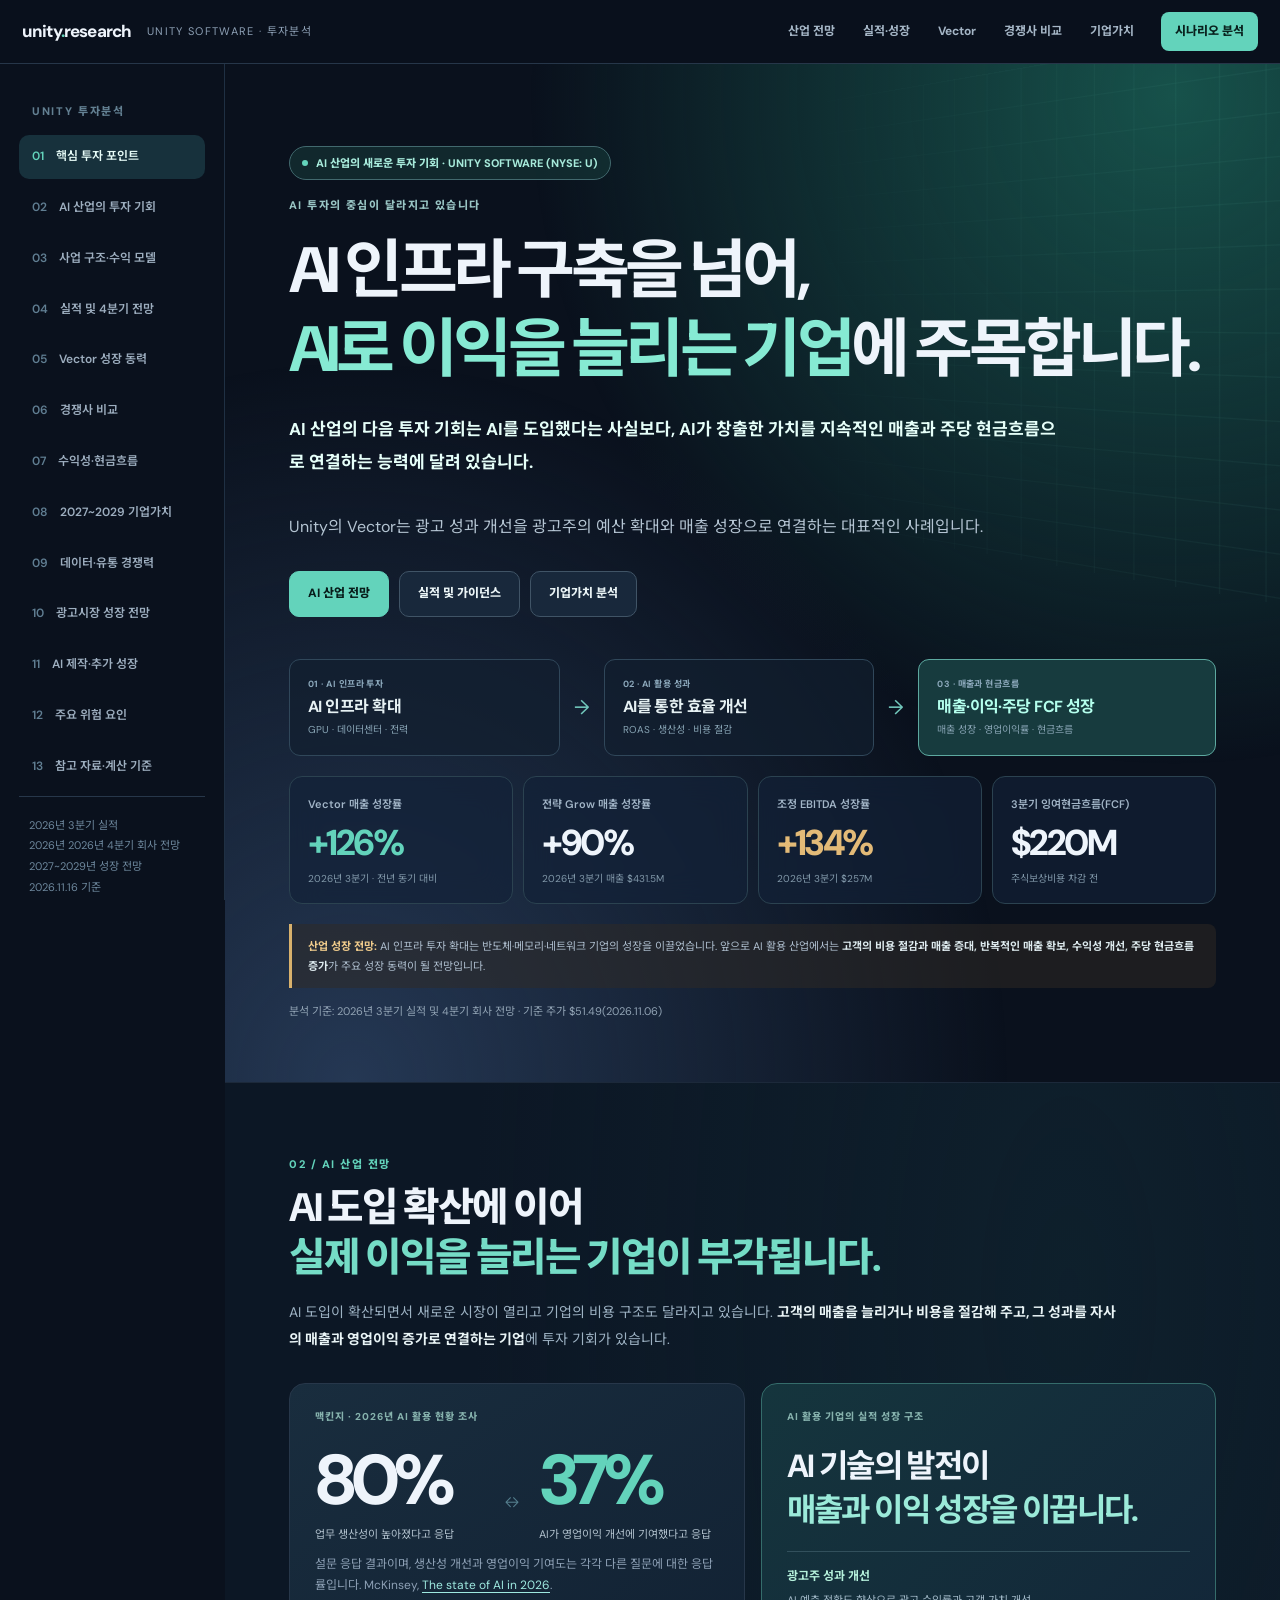
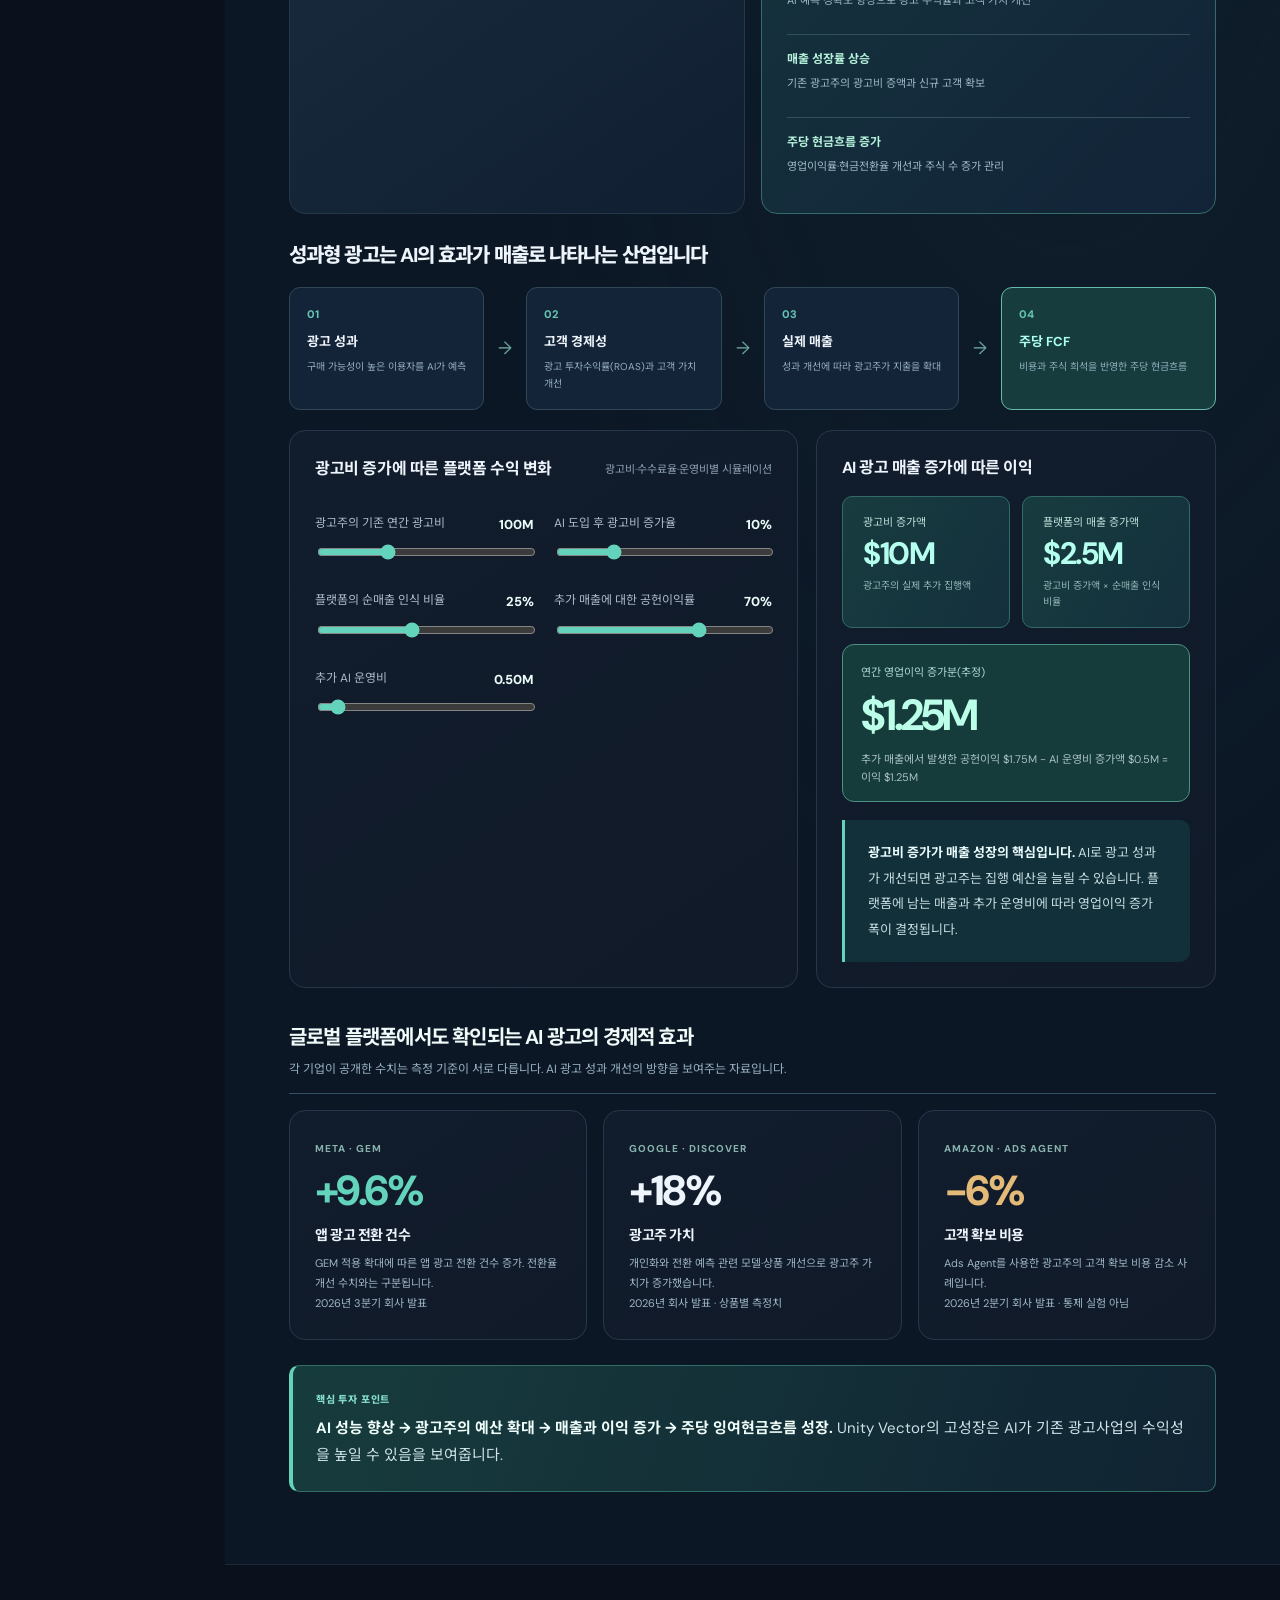
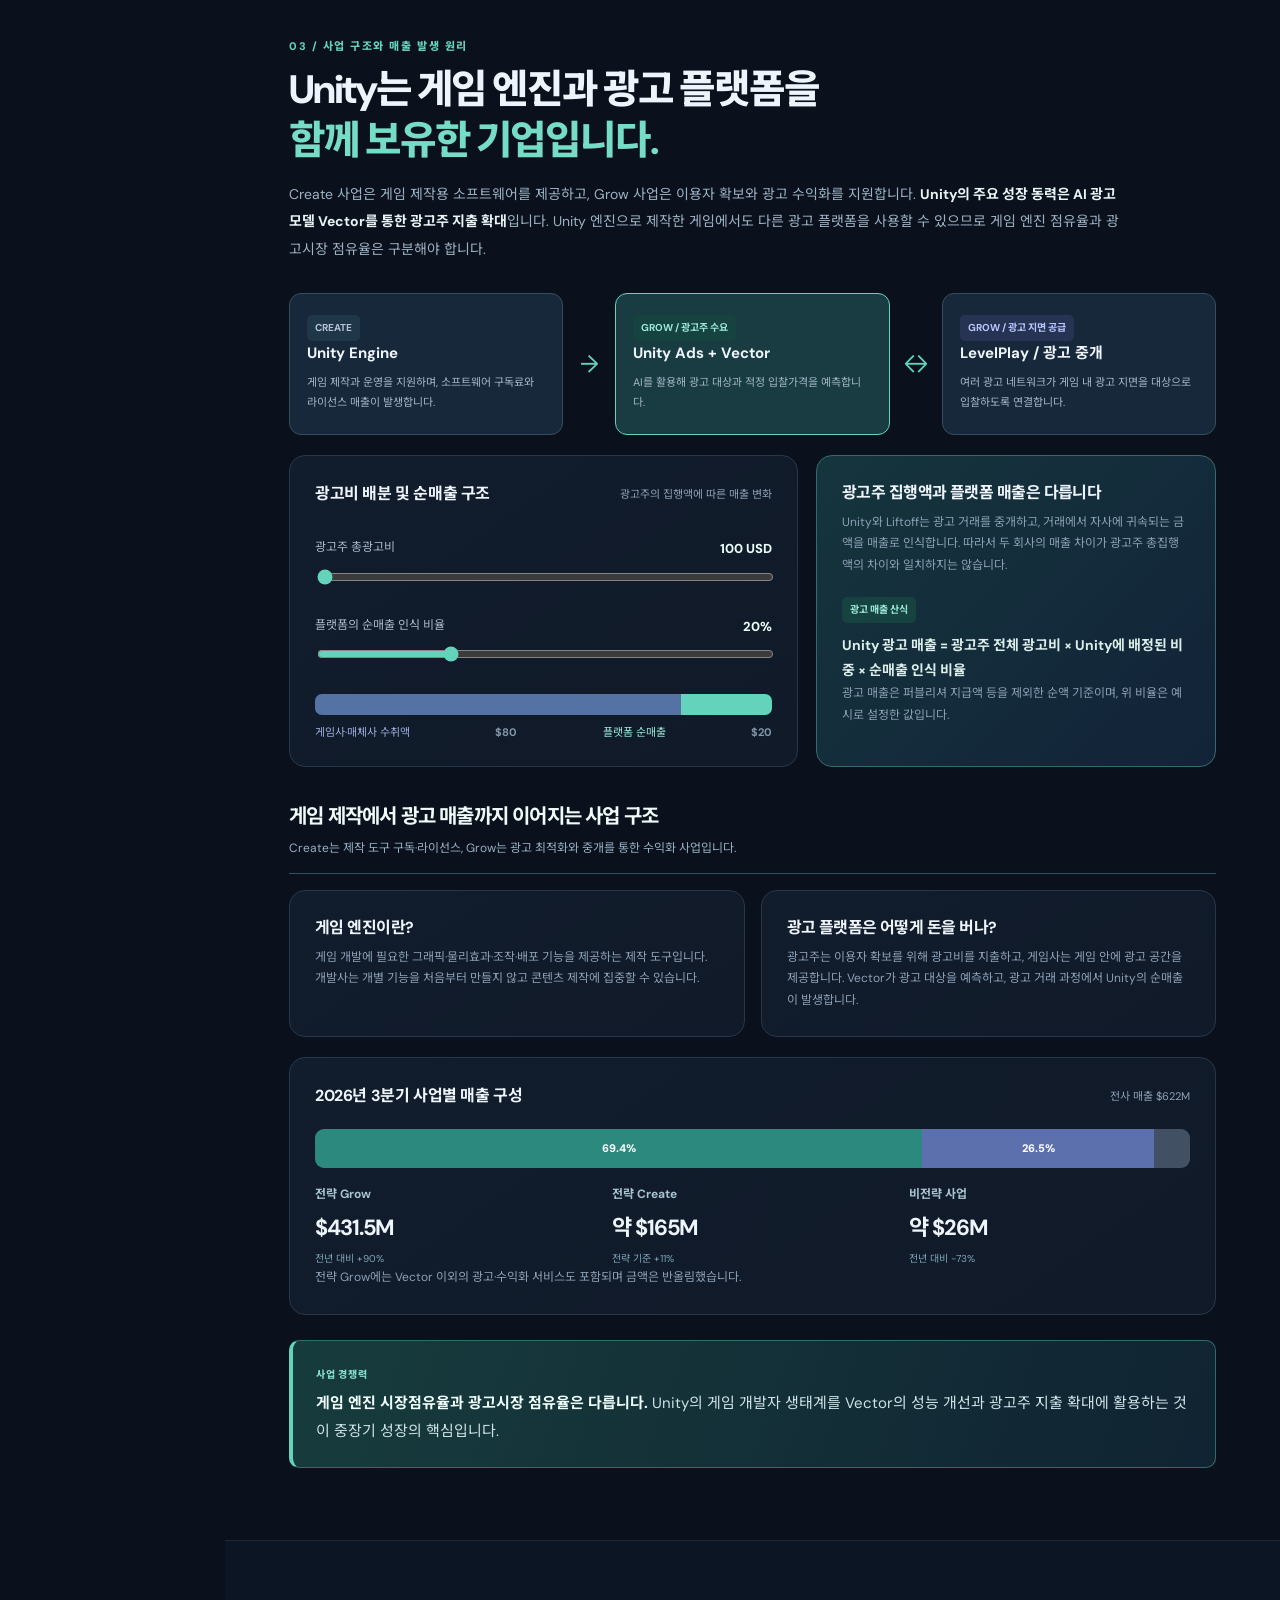
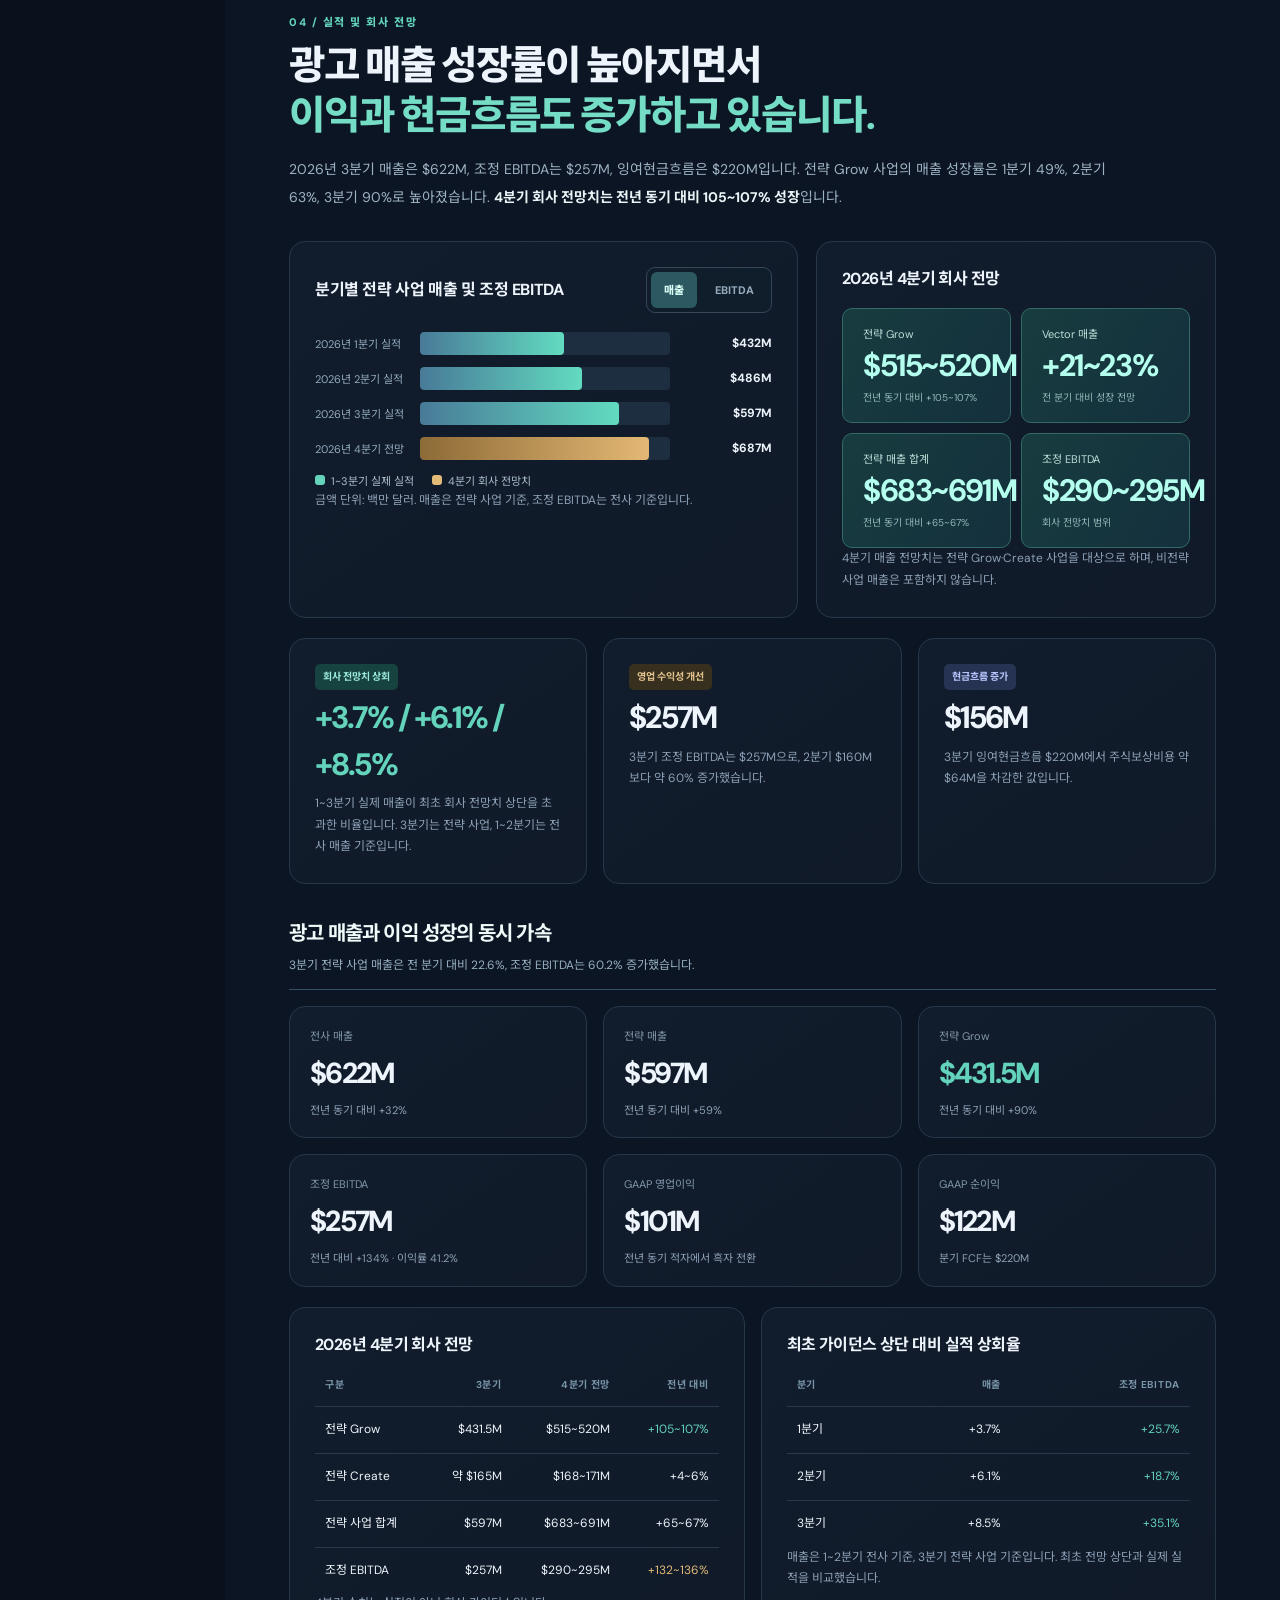
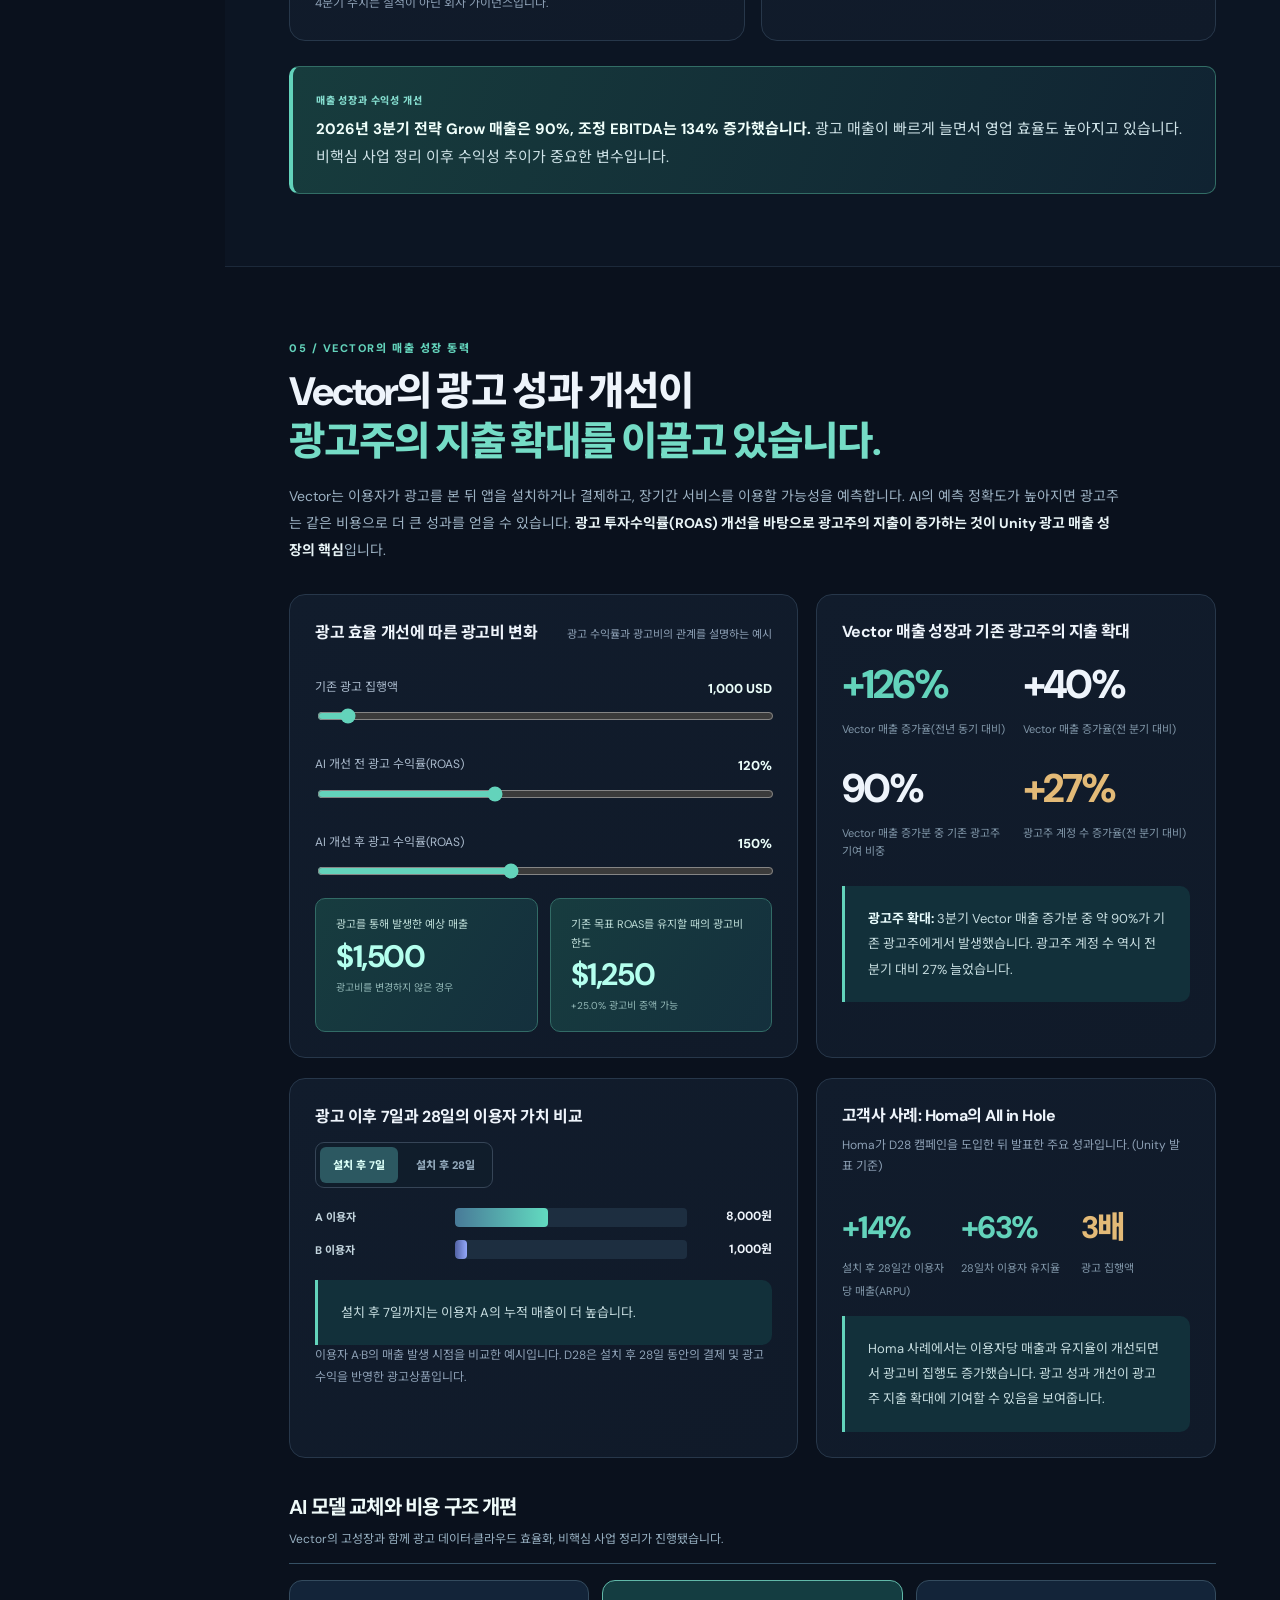
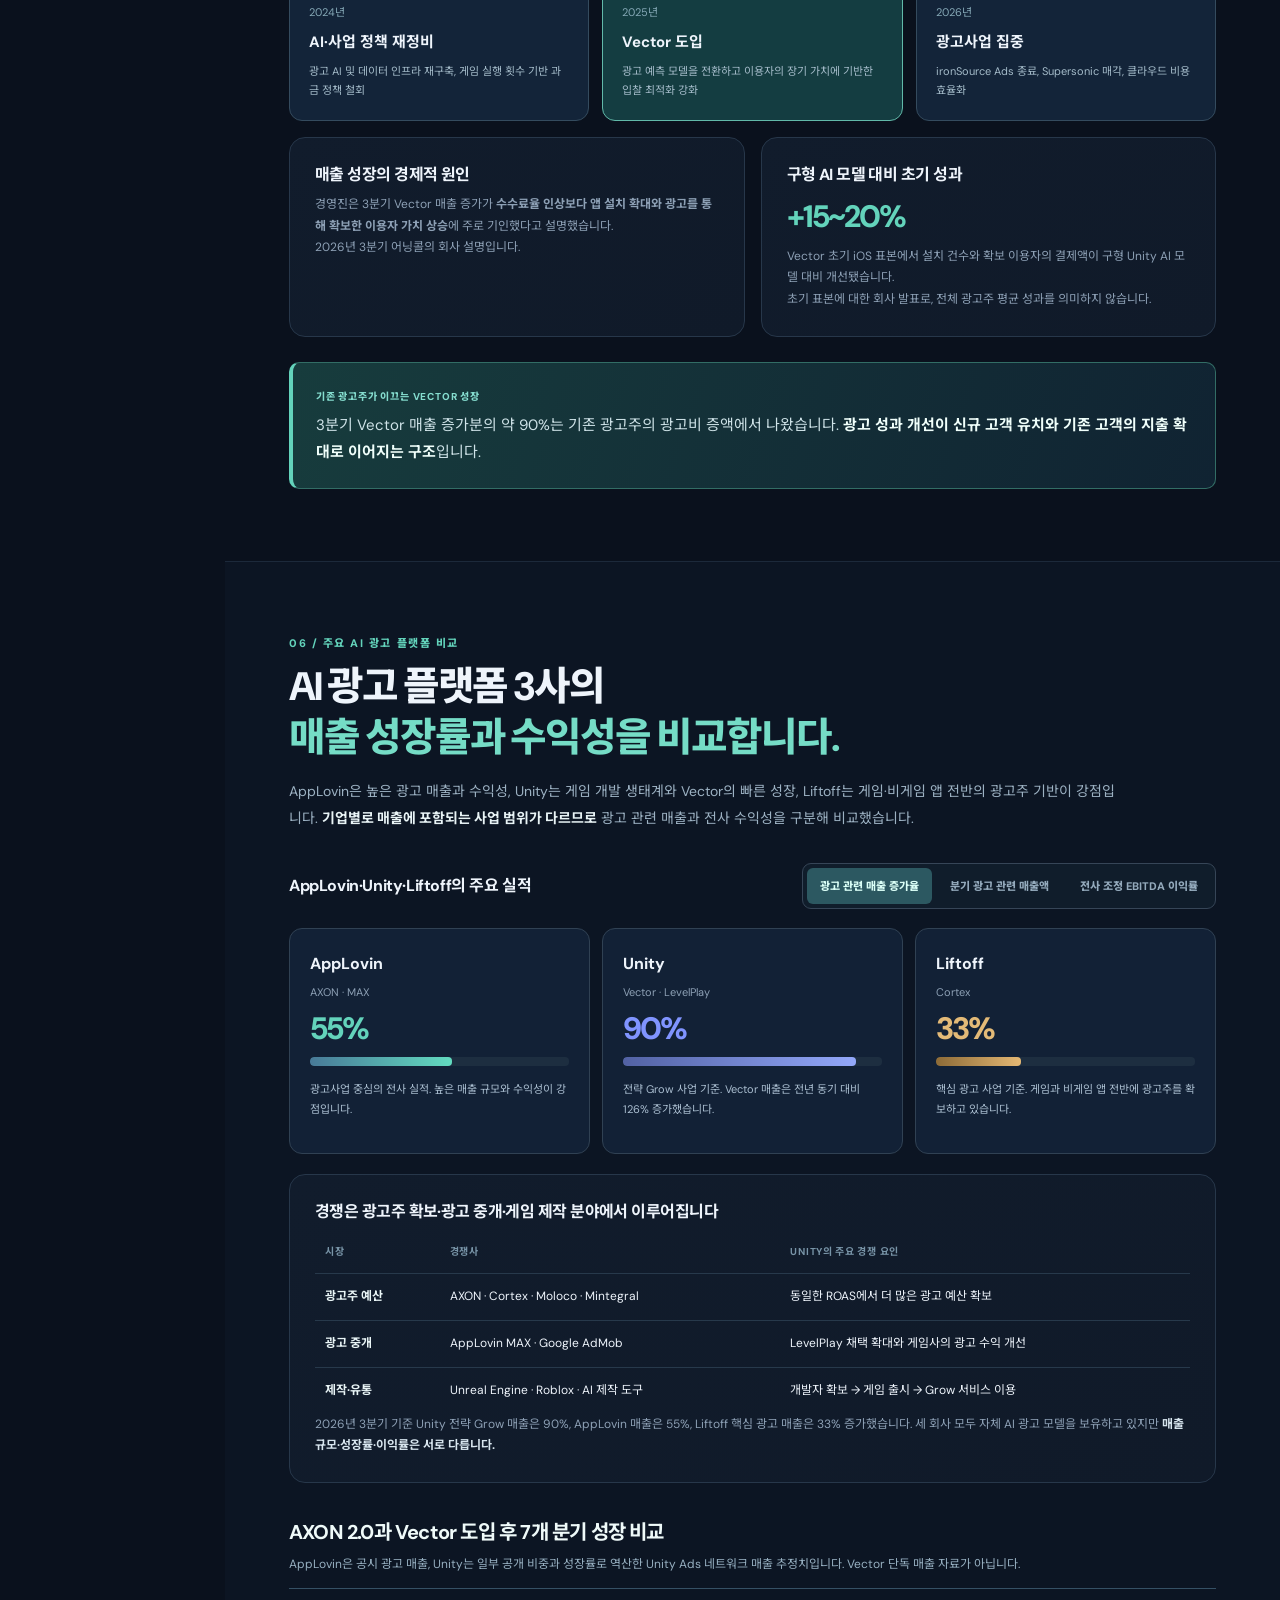
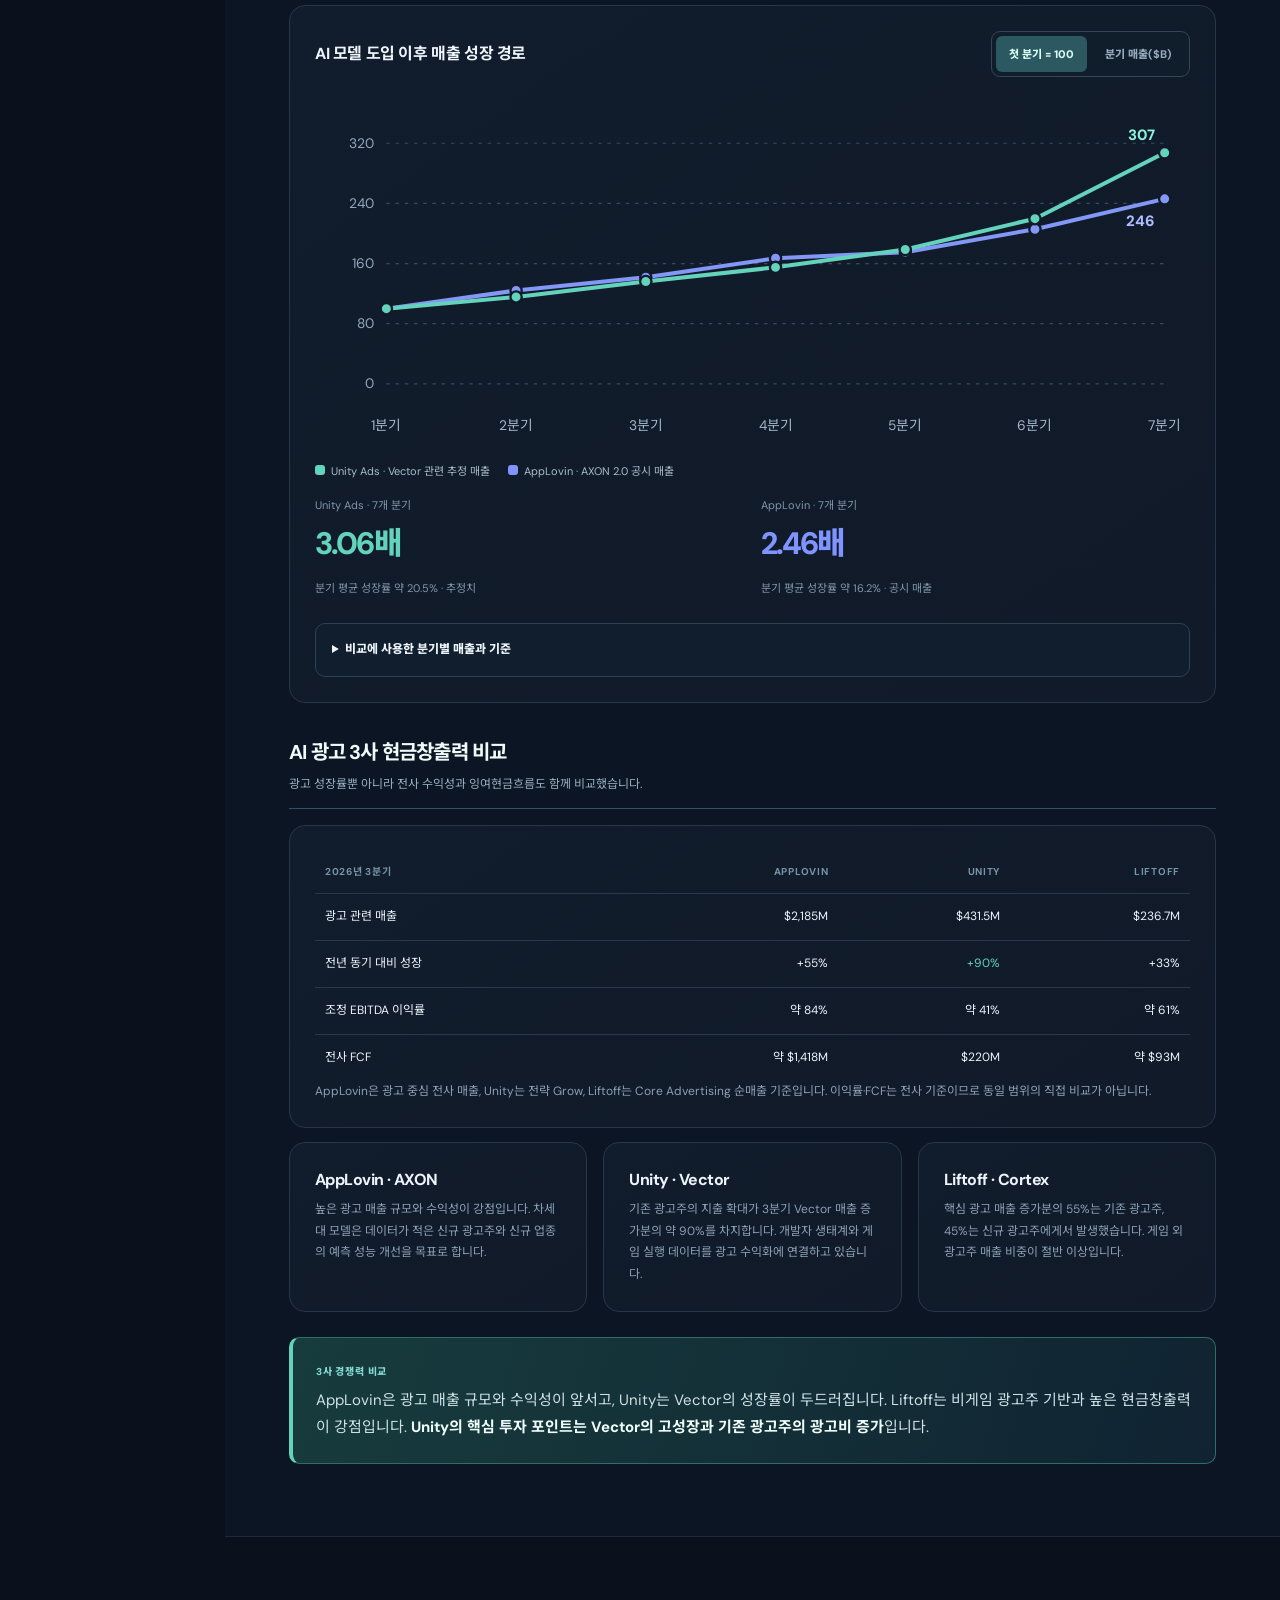
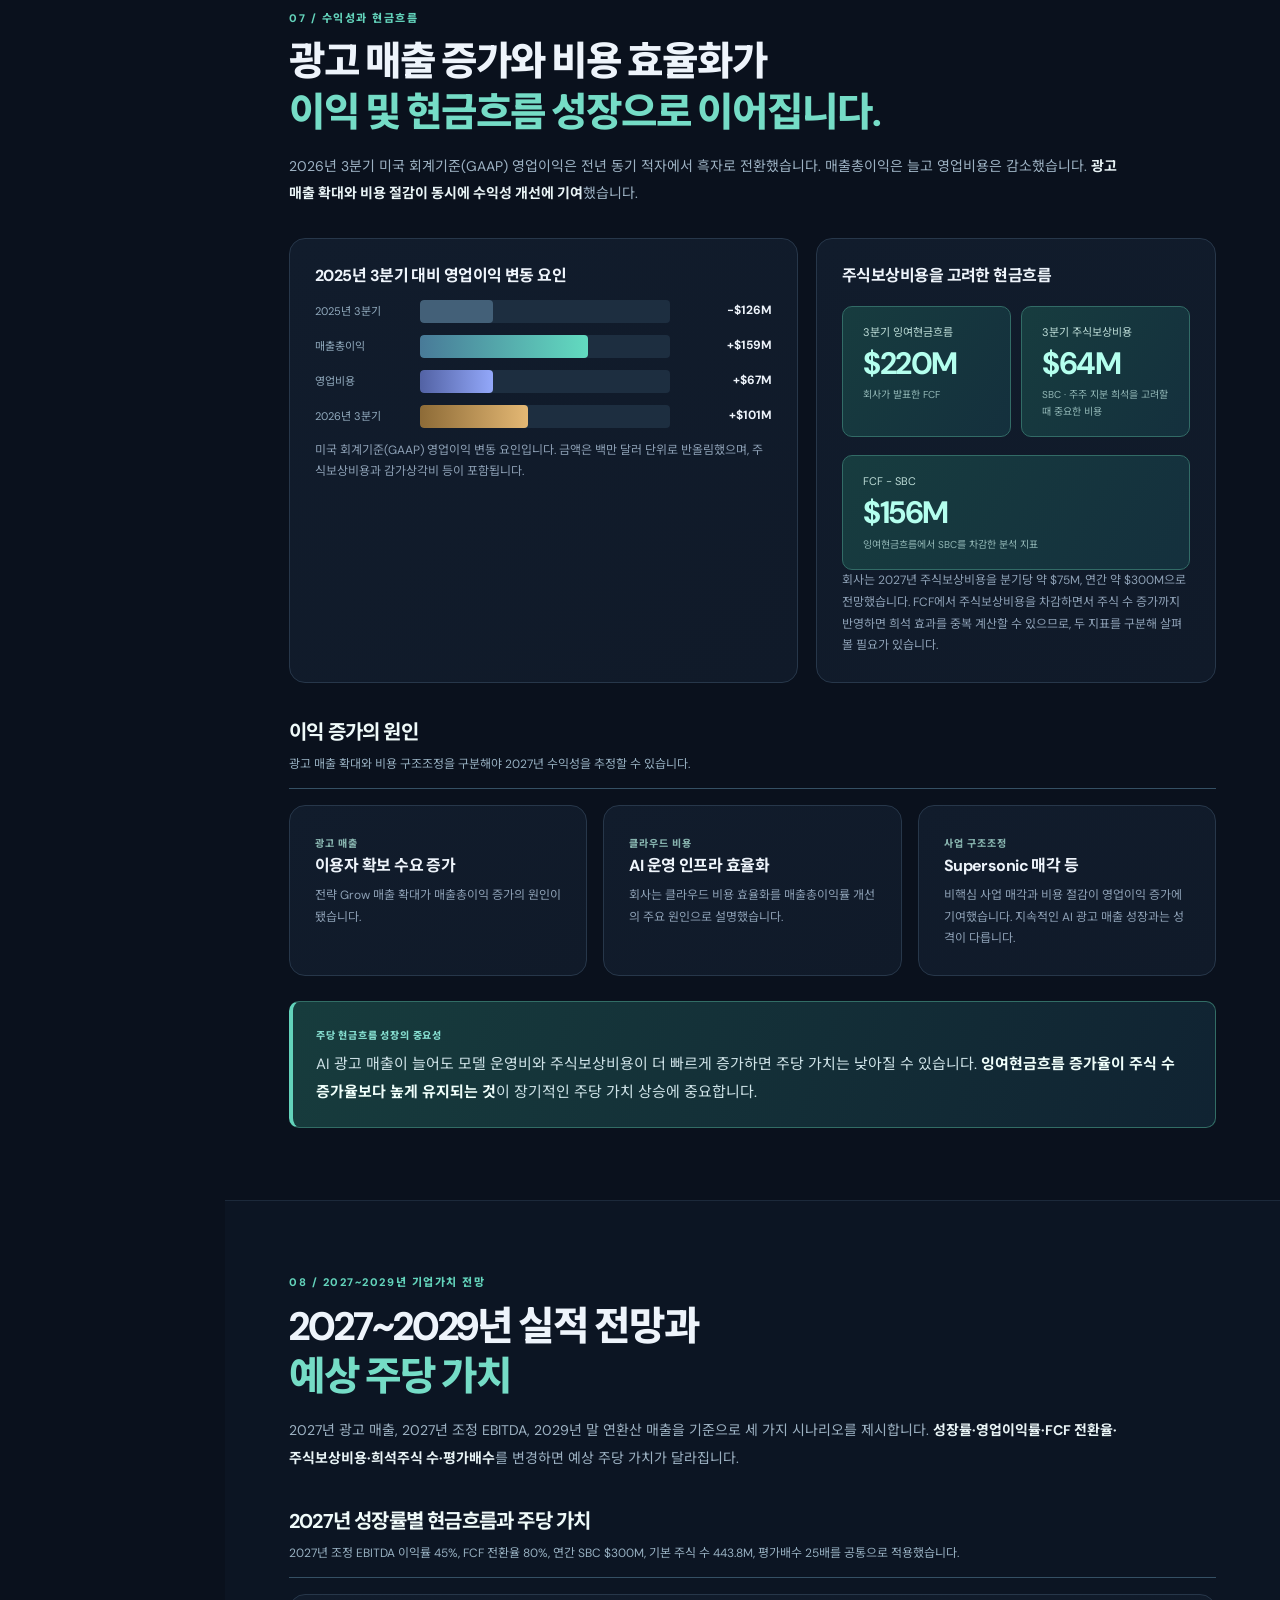
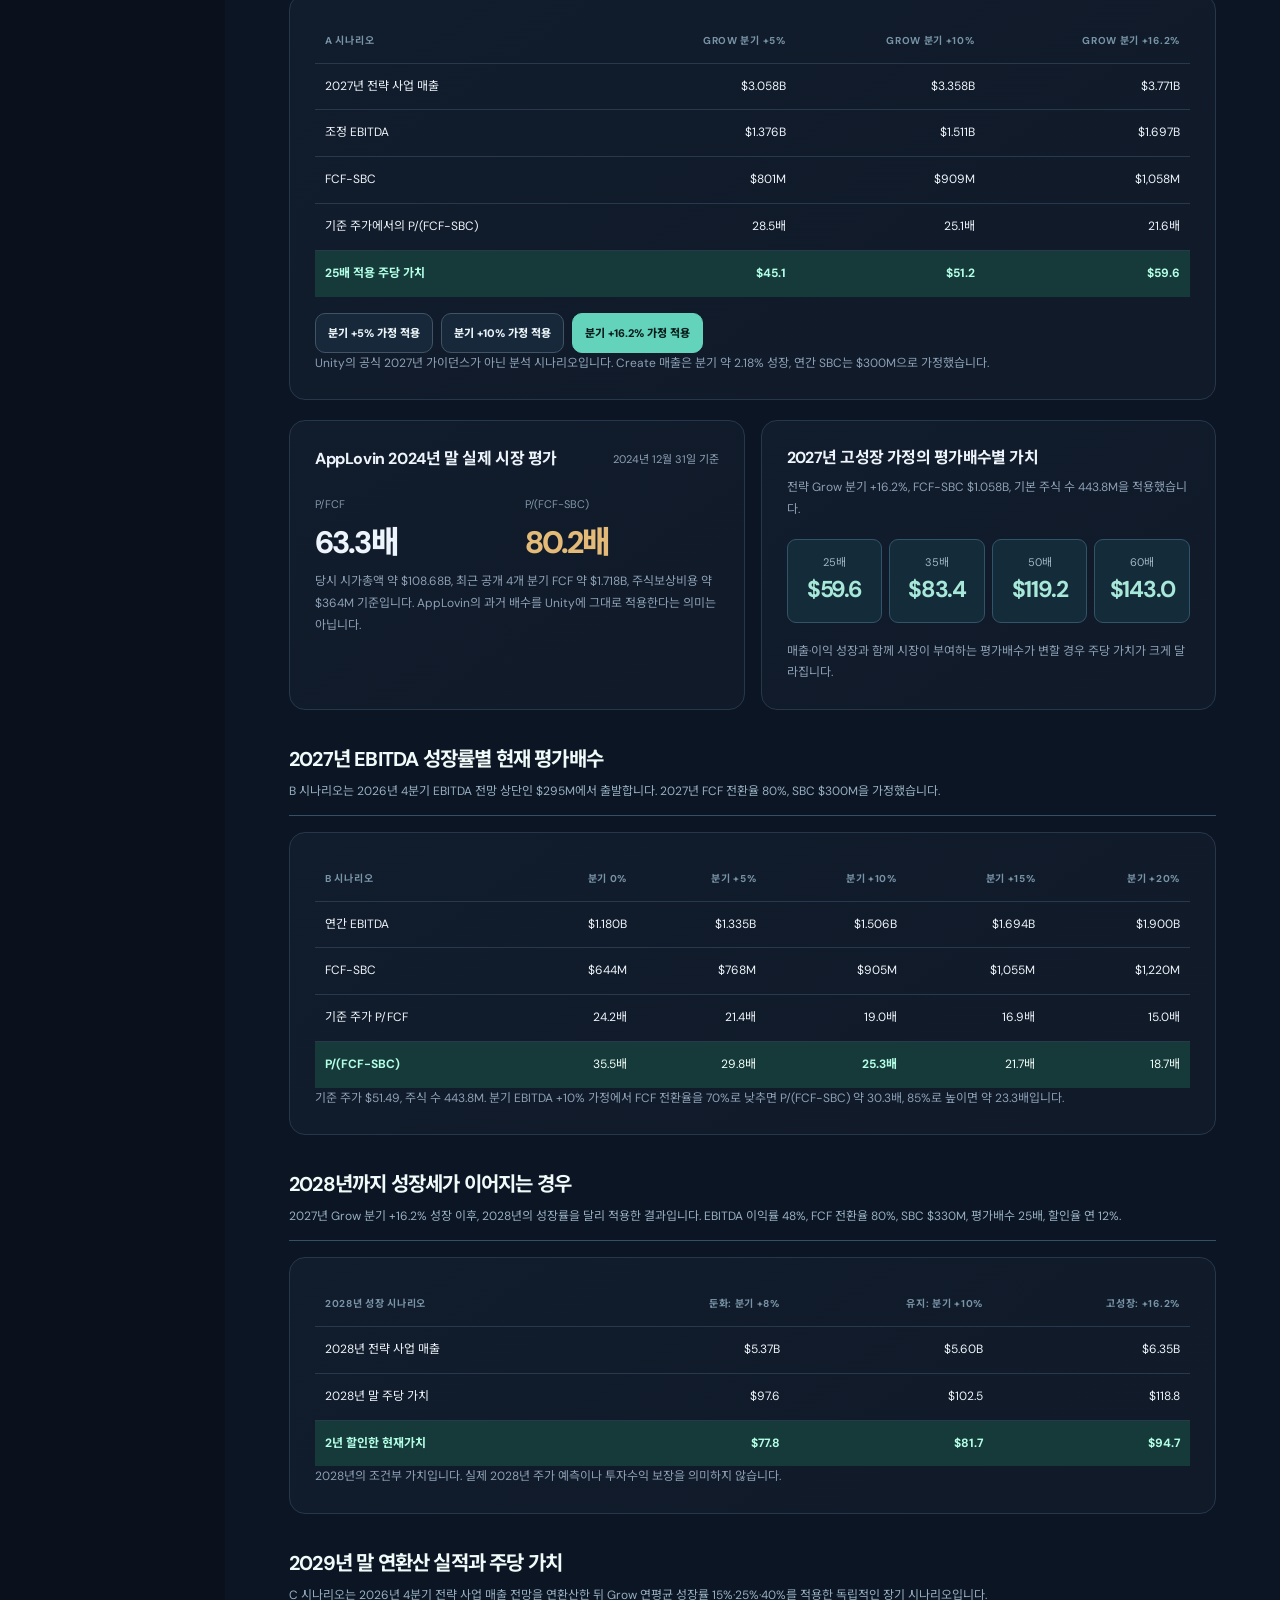
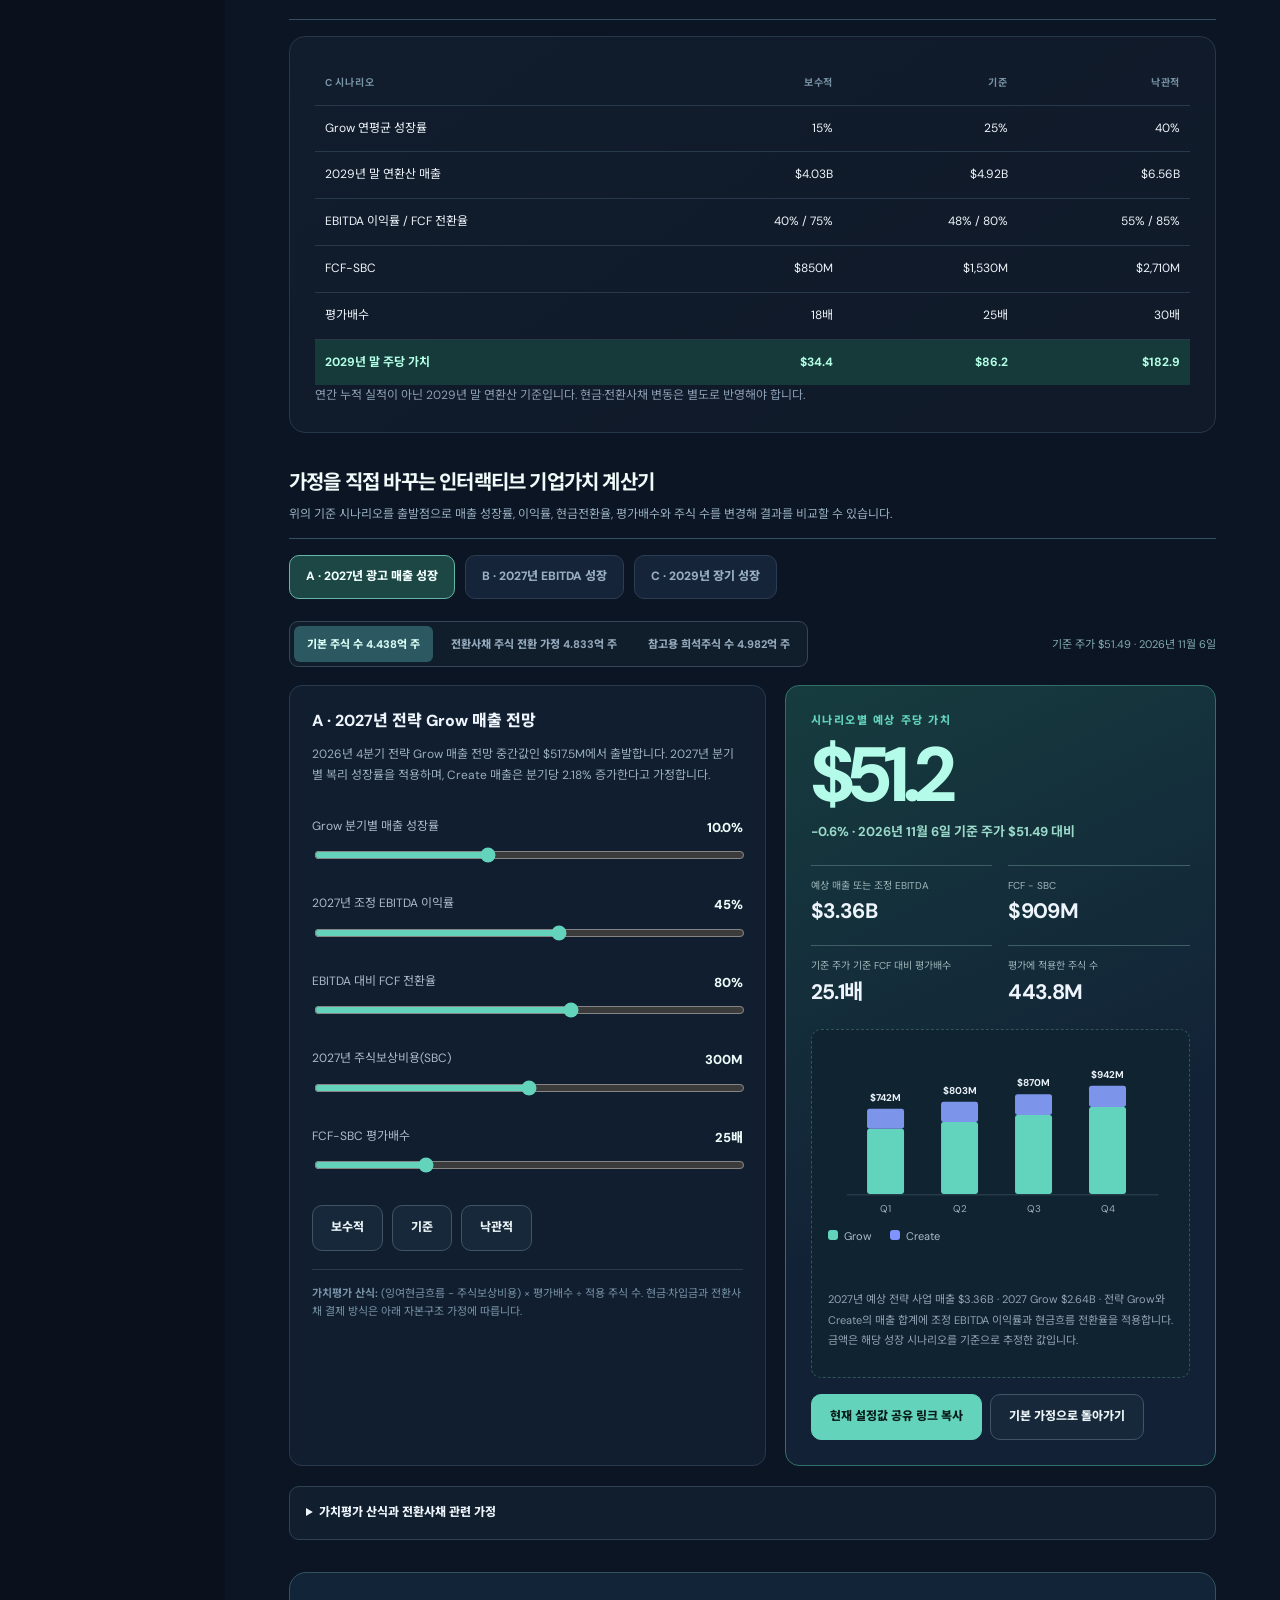
==== commit bf299d6f: "Activate AXON-Vector cohort chart, link original valuation scenarios to calculator and add primary s" ====
--- a/unity/index.html
+++ b/unity/index.html
@@ -290,7 +290,17 @@
 <tr><td><strong>현금·주식 수</strong></td><td>3Q FCF $220M<br>2027년 SBC 약 $300M 전망</td><td>FCF 전환율과 희석주식 수 증가</td></tr>
 </tbody></table></div></div>
 <div class="investment-takeaway"><span>핵심 투자 결론</span><p>AI 인프라에 대한 투자 확대와 함께 실제 AI 활용 기업의 수익성이 중요해지고 있습니다. <strong>고객의 매출 증가와 비용 절감 효과를 자사의 매출·이익·주당 잉여현금흐름 성장으로 연결하는 기업</strong>이 새로운 투자 기회입니다.</p></div></section>
-<section id="sources" class="section"><div class="eyebrow">13 / 참고 자료 및 가치평가 기준</div><h2>투자 분석에 활용한<br>실적 자료와 가치평가 기준</h2><p class="sectionlead">본 분석에 사용한 실적은 각 기업의 2026년 3분기 발표 자료와 SEC 공시를 기준으로 합니다. 4분기는 회사 전망치, 2027~2029년은 시나리오에 따른 추정치입니다.</p><div class="sourcegrid"><a class="source" target="_blank" rel="noopener noreferrer" href="https://www.mckinsey.com/~/media/mckinsey/business%20functions/quantumblack/our%20insights/the%20state%20of%20ai/the-state-of-ai-in-2026-on-the-road-to-roi_final.pdf"><strong>McKinsey 2026 · The state of AI</strong><small>AI 개인 생산성 개선 80%, 긍정적 EBIT 기여 37%. 2026년 설문조사 응답 결과.</small></a><a class="source" target="_blank" rel="noopener noreferrer" href="https://investors.applovin.com/news/news-details/2026/AppLovin-Announces-Third-Quarter-2026-Financial-Results/default.aspx"><strong>AppLovin 2026 Q3 공식 실적</strong><small>광고 플랫폼 매출 +55%, 조정 EBITDA 마진 84%, FCF $1.4B.</small></a><a class="source" target="_blank" rel="noopener noreferrer" href="https://investors.liftoff.ai/news-releases/news-release-details/liftoff-mobile-announces-third-quarter-2026-financial-results"><strong>Liftoff 2026 Q3 공식 실적</strong><small>Core Advertising +33%, 조정 EBITDA 마진 61%, 반복 고객 확대.</small></a>
+<section id="sources" class="section"><div class="eyebrow">13 / 참고 자료 및 가치평가 기준</div><h2>투자 분석에 활용한<br>실적 자료와 가치평가 기준</h2><p class="sectionlead">본 분석에 사용한 실적은 각 기업의 2026년 3분기 발표 자료와 SEC 공시를 기준으로 합니다. 4분기는 회사 전망치, 2027~2029년은 시나리오에 따른 추정치입니다.</p><div class="sourcegrid"><a class="source" target="_blank" rel="noopener noreferrer" href="https://stockanalysis.com/stocks/meta/transcripts/718643-q3-2026/"><strong>Meta 2026년 3분기 어닝콜</strong><small>GEM AI 광고 모델의 앱 광고 전환 건수 개선</small></a>
+<a class="source" target="_blank" rel="noopener noreferrer" href="https://abc.xyz/investor/"><strong>Alphabet 공식 투자자 자료</strong><small>Google Discover 광고 개인화·광고주 가치 개선</small></a>
+<a class="source" target="_blank" rel="noopener noreferrer" href="https://www.aboutamazon.com/news/company-news/amazon-ceo-andy-jassy-amazon-ads-growth-q2-2026-earnings"><strong>Amazon Ads Agent 실적 설명</strong><small>AI 광고 운영 도구 활용 고객의 비용 개선</small></a>
+<a class="source" target="_blank" rel="noopener noreferrer" href="https://www.sec.gov/Archives/edgar/data/1751008/000175100824000059/a3q24applovinshareholder.htm"><strong>AppLovin 2024년 3분기 주주서한</strong><small>AXON 성장 비교·과거 현금흐름 및 평가배수 산정</small></a>
+<a class="source" target="_blank" rel="noopener noreferrer" href="https://www.sec.gov/Archives/edgar/data/1751008/000175100824000062/app-20240930.htm"><strong>AppLovin 2024년 3분기 10-Q</strong><small>주식보상비용과 2024년 과거 평가배수 계산</small></a>
+<a class="source" target="_blank" rel="noopener noreferrer" href="https://www.reuters.com/world/silver-lake-pif-have-held-recent-talks-buy-gaming-software-provider-unity-2026-11-05/"><strong>Reuters · Unity 인수 논의 보도</strong><small>2026년 11월 5일 보도된 Silver Lake·PIF 거래 논의</small></a>
+<a class="source" target="_blank" rel="noopener noreferrer" href="https://www.sec.gov/Archives/edgar/data/1315098/000162828026068235/ex991-q32026earningsshar.htm"><strong>Roblox 2026년 3분기 주주서한</strong><small>AI 제작 도구 Build의 이용자·게임 출시 데이터</small></a>
+<a class="source" target="_blank" rel="noopener noreferrer" href="https://unity.com/news/google-and-unity-partner-on-new-ai-gaming-platform-for-the-next-era-of-interactive-entertainment"><strong>Unity × Google 협력 발표</strong><small>AI 게임 제작 플랫폼의 제품 계획 및 장기 성장 기회</small></a>
+<a class="source" target="_blank" rel="noopener noreferrer" href="https://unity.com/blog/why-we-built-unity-spark"><strong>Unity Spark 공식 설명</strong><small>AI 게임 제작 도구의 사업모델과 제품 방향</small></a>
+<a class="source" target="_blank" rel="noopener noreferrer" href="https://stockanalysis.com/stocks/u/transcripts/726167-q3-2026/"><strong>Unity 2026년 3분기 어닝콜 전문</strong><small>Vector 고객 증액·AI 제작자 증가·Spark 수익모델</small></a>
+<a class="source" target="_blank" rel="noopener noreferrer" href="https://www.mckinsey.com/~/media/mckinsey/business%20functions/quantumblack/our%20insights/the%20state%20of%20ai/the-state-of-ai-in-2026-on-the-road-to-roi_final.pdf"><strong>McKinsey 2026 · The state of AI</strong><small>AI 개인 생산성 개선 80%, 긍정적 EBIT 기여 37%. 2026년 설문조사 응답 결과.</small></a><a class="source" target="_blank" rel="noopener noreferrer" href="https://investors.applovin.com/news/news-details/2026/AppLovin-Announces-Third-Quarter-2026-Financial-Results/default.aspx"><strong>AppLovin 2026 Q3 공식 실적</strong><small>광고 플랫폼 매출 +55%, 조정 EBITDA 마진 84%, FCF $1.4B.</small></a><a class="source" target="_blank" rel="noopener noreferrer" href="https://investors.liftoff.ai/news-releases/news-release-details/liftoff-mobile-announces-third-quarter-2026-financial-results"><strong>Liftoff 2026 Q3 공식 실적</strong><small>Core Advertising +33%, 조정 EBITDA 마진 61%, 반복 고객 확대.</small></a>
 <a class="source" target="_blank" rel="noopener noreferrer" href="https://www.sec.gov/Archives/edgar/data/1810806/000181080626000055/unity-20260930.htm"><strong>Unity 2026 Q3 Form 10-Q</strong><small>매출 인식 기준, Grow·Create 실적, 현금, 전환사채, MAX 관련 위험</small></a>
 <a class="source" target="_blank" rel="noopener noreferrer" href="https://investors.unity.com/news/news-details/2026/Unity-Reports-Third-Quarter-2026-Financial-Results/default.aspx"><strong>Unity 2026 Q3 공식 실적</strong><small>Vector 성장, 4분기 가이던스, 조정 EBITDA</small></a>
 <a class="source" target="_blank" rel="noopener noreferrer" href="https://unity.com/products/unity-ads/vector"><strong>Unity Vector 제품 설명</strong><small>D28 광고상품의 특징, 광고 효율과 활용 사례</small></a>
@@ -320,7 +330,7 @@
 const cmpData=[{name:"AppLovin",model:"AXON · MAX",growth:55,scale:2185,margin:84,detail:"광고사업 중심의 전사 실적. 높은 매출 규모와 수익성이 강점입니다.",color:"mint"},{name:"Unity",model:"Vector · LevelPlay",growth:90,scale:431.5,margin:41.2,detail:"전략 Grow 사업 기준. Vector 매출은 전년 동기 대비 126% 증가했습니다.",color:"blue"},{name:"Liftoff",model:"Cortex",growth:33,scale:236.7,margin:61,detail:"핵심 광고 사업 기준. 게임과 비게임 앱 전반에 광고주를 확보하고 있습니다.",color:"gold"}];let cmp="growth";
 function drawCmp(){const cfg={growth:{unit:"%",max:100},scale:{unit:"M",max:2500},margin:{unit:"%",max:100}}[cmp];$("cmp-cards").innerHTML=cmpData.map(d=>{const v=d[cmp],label=cmp==="scale"?moneyM(v):fmt(v,cmp==="margin"?1:0)+"%";return '<div class="comparecard"><h3>'+d.name+'</h3><div class="model">'+d.model+'</div><div class="num '+d.color+'">'+label+'</div><div class="track" style="height:9px"><div class="barfill '+d.color+'" style="width:'+(v/cfg.max*100)+'%"></div></div><p class="tagline" style="margin-top:14px">'+d.detail+'</p></div>'}).join("")}registerChoices("[data-cmp]",d=>{cmp=d.cmp;drawCmp()});drawCmp();
 const modes={
-A:{title:"A · 2027년 전략 Grow 매출 전망",desc:"2026년 4분기 전략 Grow 매출 전망 중간값인 $517.5M에서 출발합니다. 2027년 분기별 복리 성장률을 적용하며, Create 매출은 분기당 2.18% 증가한다고 가정합니다.",fields:[["growth","Grow 분기별 매출 성장률",0,25,10,0.1,"%"],["margin","2027년 조정 EBITDA 이익률",25,60,45,1,"%"],["convert","EBITDA 대비 FCF 전환율",50,100,80,1,"%"],["sbc","2027년 주식보상비용(SBC)",0,600,300,10,"M"],["multiple","FCF−SBC 평가배수",10,70,25,1,"배"]],presets:{bear:[5,40,75,330,20],base:[10,45,80,300,25],bull:[16.2,48,85,300,35]}},
+A:{title:"A · 2027년 전략 Grow 매출 전망",desc:"2026년 4분기 전략 Grow 매출 전망 중간값인 $517.5M에서 출발합니다. 2027년 분기별 복리 성장률을 적용하며, Create 매출은 분기당 2.18% 증가한다고 가정합니다.",fields:[["growth","Grow 분기별 매출 성장률",0,25,10,0.1,"%"],["margin","2027년 조정 EBITDA 이익률",25,60,45,1,"%"],["convert","EBITDA 대비 FCF 전환율",50,100,80,1,"%"],["sbc","2027년 주식보상비용(SBC)",0,600,300,10,"M"],["multiple","FCF−SBC 평가배수",10,70,25,1,"배"]],presets:{bear:[5,45,80,300,25],base:[10,45,80,300,25],bull:[16.2,45,80,300,25]}},
 B:{title:"B · 2027년 조정 EBITDA 성장 전망",desc:"2026년 4분기 조정 EBITDA 전망 상단인 $295M에서 출발합니다. 매출 전망과 별개로 분기별 EBITDA 성장률을 적용합니다.",fields:[["growth","분기별 EBITDA 성장률",0,25,10,0.1,"%"],["convert","FCF / EBITDA 전환율",50,100,80,1,"%"],["sbc","2027 주식보상(SBC)",0,600,300,10,"M"],["multiple","FCF−SBC 평가배수",10,70,25,1,"배"]],presets:{bear:[0,70,330,18],base:[10,80,300,25],bull:[20,85,300,35]}},
 C:{title:"C · 2029년 말 연환산 매출 전망",desc:"2026년 4분기 전략 Grow·Create 매출을 각각 연환산한 뒤 3년간 복리 성장률을 적용합니다. 산출된 값은 2029년 말 기준 연환산 매출입니다.",fields:[["growth","Grow 연평균 매출 성장률",5,55,25,1,"%"],["margin","2029년 조정 EBITDA 이익률",25,65,48,1,"%"],["convert","FCF / EBITDA 전환율",50,100,80,1,"%"],["sbc","2029년 연간 주식보상비용(SBC)",0,700,360,10,"M"],["multiple","FCF−SBC 평가배수",10,70,25,1,"배"],["discount","현재가치 할인율(3년 적용)",0,25,12,1,"%"]],presets:{bear:[15,40,75,360,18,12],base:[25,48,80,360,25,12],bull:[40,55,85,360,30,12]}}
 };
@@ -363,4 +373,43 @@
 document.querySelectorAll("[data-runway]").forEach(b=>b.addEventListener("click",()=>{$("runway-growth").value=b.dataset.runway;$("runway-growth-o").textContent=(+b.dataset.runway).toFixed(1)+"%";runway()}));
 document.querySelectorAll("[data-shares]").forEach(b=>b.addEventListener("click",()=>requestAnimationFrame(runway)));
 })();
+
+(function(){
+"use strict";
+const el=document.getElementById("model-cohort-chart");
+const unity=[122,141,166,189,218,268,375],app=[406,504,576,678,711,835,999];
+let mode="index";
+function plot(){
+ const w=760,H=310,l=62,r=22,t=28,b=60,pw=w-l-r,ph=H-t-b;
+ const u=unity.map(v=>mode==="index"?100*v/unity[0]:v/1000);
+ const a=app.map(v=>mode==="index"?100*v/app[0]:v/1000);
+ const ymax=mode==="index"?340:1.2,ticks=mode==="index"?[0,80,160,240,320]:[0,.3,.6,.9,1.2];
+ const x=i=>l+pw*i/6,y=v=>t+ph*(1-v/ymax);
+ const f=v=>mode==="index"?Math.round(v):"$"+v.toFixed(2)+"B";
+ let svg='<svg viewBox="0 0 '+w+' '+H+'" role="img" aria-label="AXON과 Vector 적용 광고 매출의 분기별 성장 비교" style="display:block;width:100%;height:auto">';
+ ticks.forEach(v=>{const yy=y(v);svg+='<path d="M'+l+' '+yy+'H'+(w-r)+'" stroke="#334c5d" stroke-dasharray="3 5"/><text x="'+(l-11)+'" y="'+(yy+4)+'" text-anchor="end" fill="#93a9bc" font-size="12">'+f(v)+'</text>'});
+ for(let i=0;i<7;i++){svg+='<text x="'+x(i)+'" y="'+(H-20)+'" text-anchor="middle" fill="#a4b6c7" font-size="12">'+(i+1)+'분기</text>'}
+ function series(ar,color,name){let points=ar.map((v,i)=>[x(i),y(v)]);let s='<path d="'+points.map((p,i)=>(i?'L':'M')+p[0]+' '+p[1]).join(' ')+'" stroke="'+color+'" stroke-width="3.5" stroke-linecap="round" stroke-linejoin="round" fill="none"/>';points.forEach((p,i)=>{s+='<circle cx="'+p[0]+'" cy="'+p[1]+'" r="4.9" fill="'+color+'" stroke="#101a29" stroke-width="2"><title>'+name+' '+(i+1)+'분기 '+f(ar[i])+'</title></circle>'});return s}
+ svg+=series(a,"#8297f6","AppLovin")+series(u,"#63d3bb","Unity");
+ const tailu=u[6],taila=a[6];svg+='<text x="'+(x(6)-8)+'" y="'+(y(tailu)-11)+'" fill="#8bf2db" text-anchor="end" font-size="13" font-weight="800">'+f(tailu)+'</text>';
+ svg+='<text x="'+(x(6)-8)+'" y="'+(y(taila)+24)+'" fill="#aebdff" text-anchor="end" font-size="13" font-weight="800">'+f(taila)+'</text>';
+ svg+='</svg>';el.innerHTML=svg;
+}
+document.querySelectorAll("[data-cohort]").forEach(b=>b.addEventListener("click",()=>{
+ mode=b.dataset.cohort;
+ document.querySelectorAll("[data-cohort]").forEach(z=>z.classList.toggle("on",z===b));
+ plot();
+}));
+plot();
+const presets={A5:{growth:5,margin:45,convert:80,sbc:300,multiple:25},A10:{growth:10,margin:45,convert:80,sbc:300,multiple:25},A16:{growth:16.2,margin:45,convert:80,sbc:300,multiple:25}};
+document.querySelectorAll("[data-ppt-preset]").forEach(b=>b.addEventListener("click",()=>{
+ const modeButton=document.querySelector('[data-mode="A"]'),shareButton=document.querySelector('[data-shares="443.8"]');
+ if(modeButton)modeButton.click();if(shareButton)shareButton.click();
+ const vals=presets[b.dataset.pptPreset];if(!vals)return;
+ for(const [key,val] of Object.entries(vals)){
+ const input=document.getElementById("m-"+key);if(input){input.value=val;input.dispatchEvent(new Event("input",{bubbles:true}))}
+ }
+ const dest=document.getElementById("scenario-tabs");if(dest)dest.scrollIntoView({behavior:"smooth",block:"start"});
+}));
+})();
 </script></body></html>
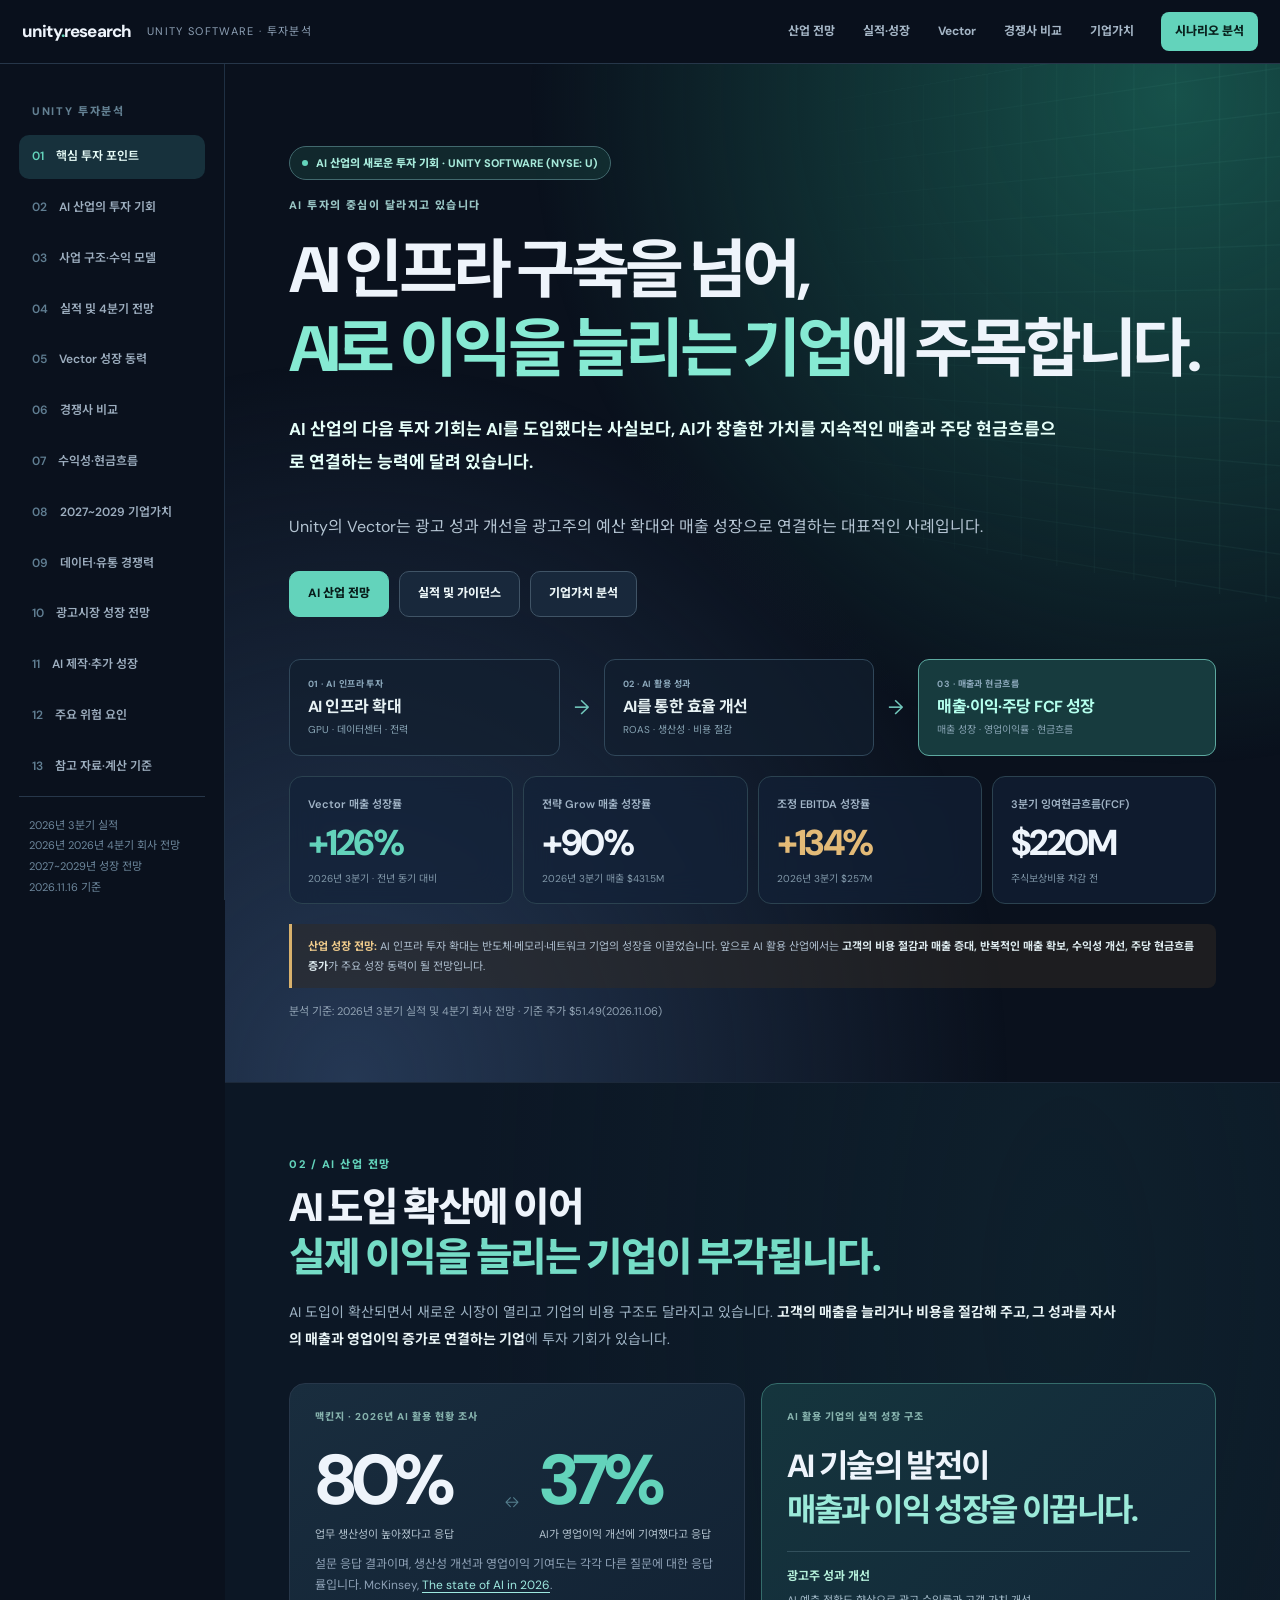
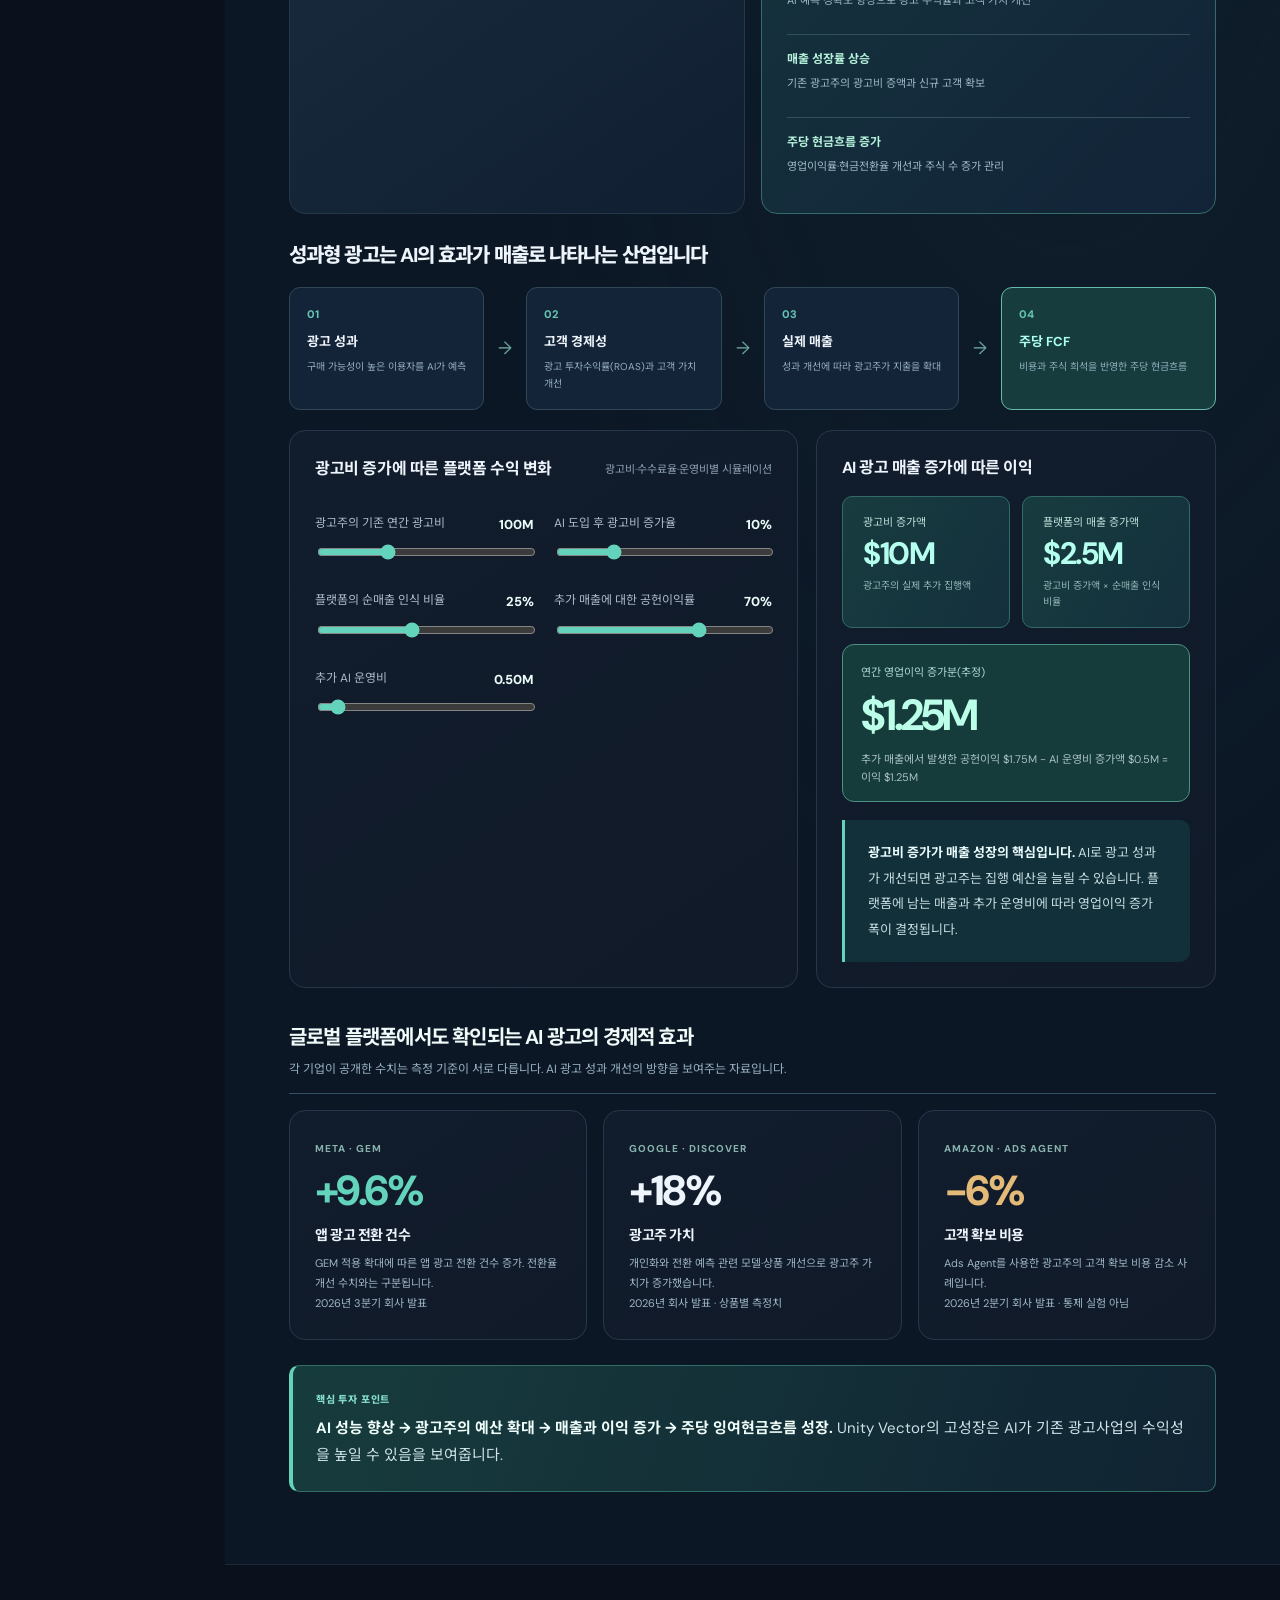
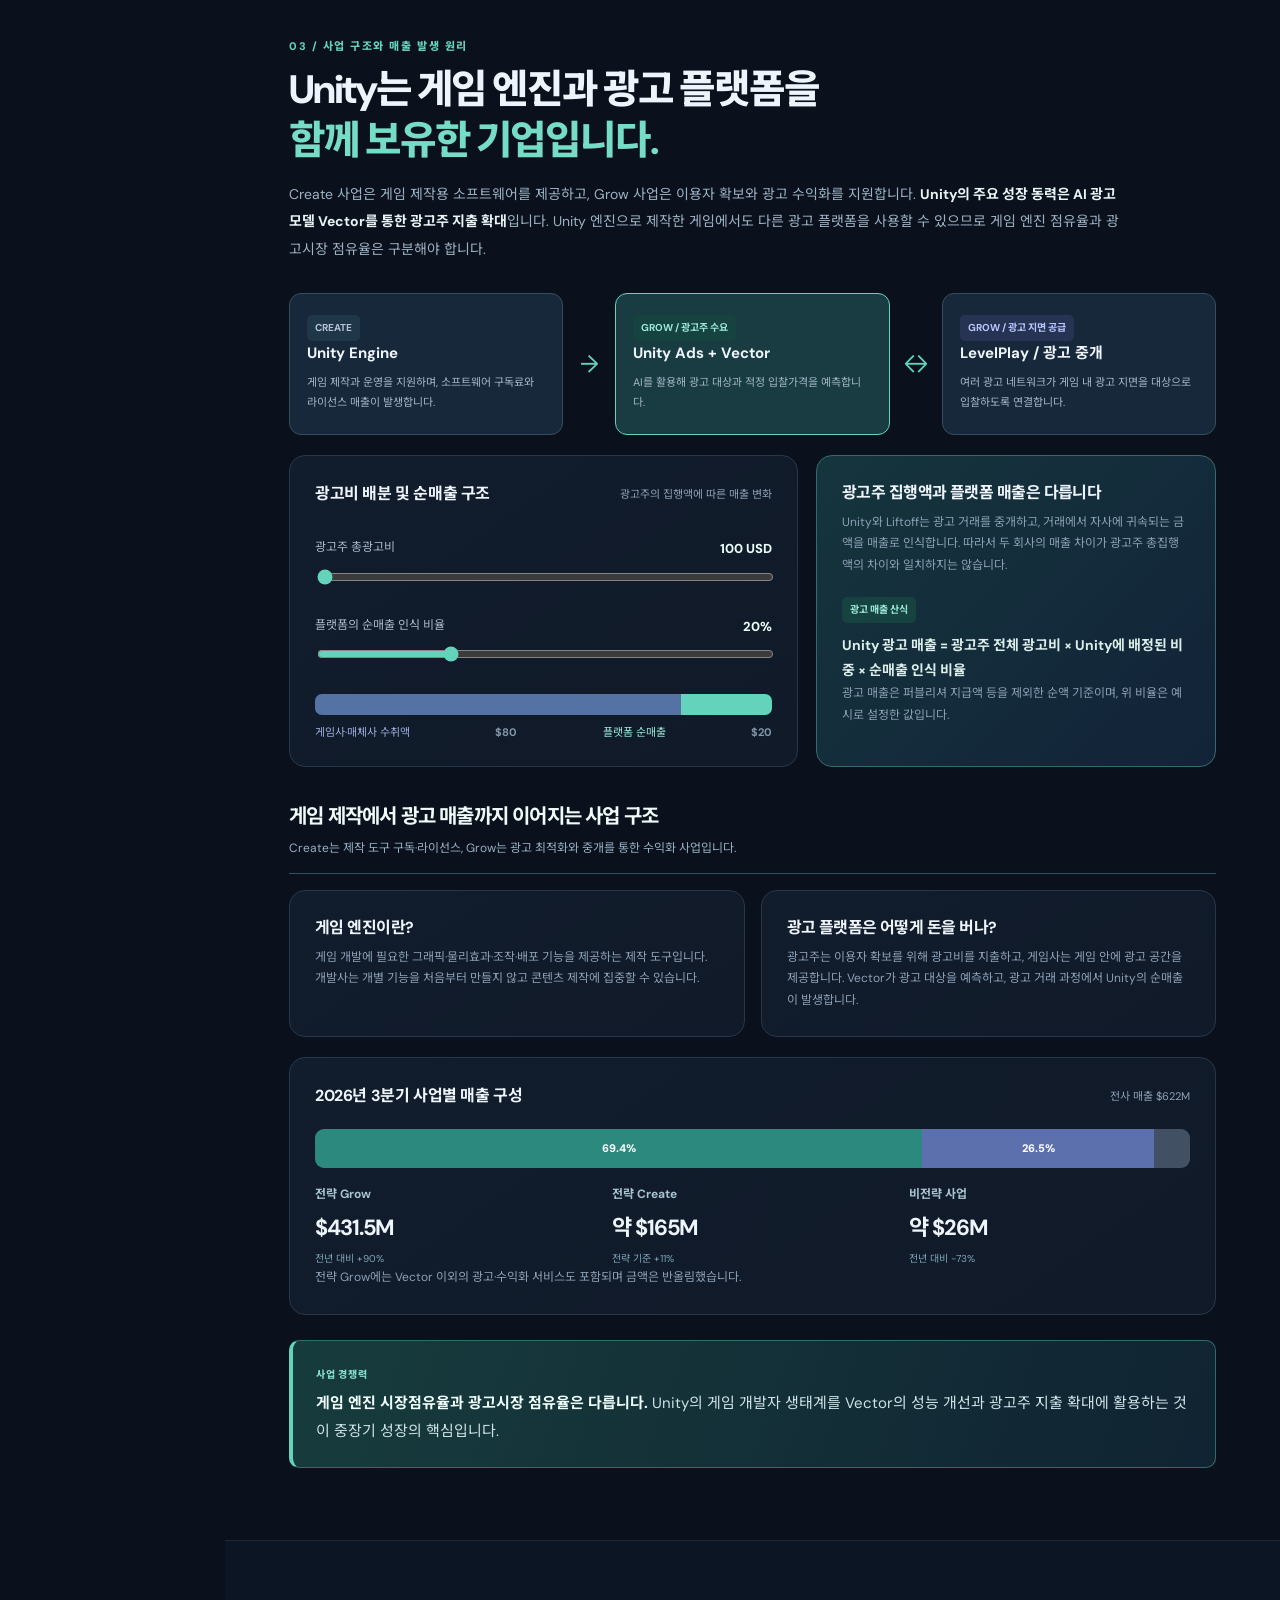
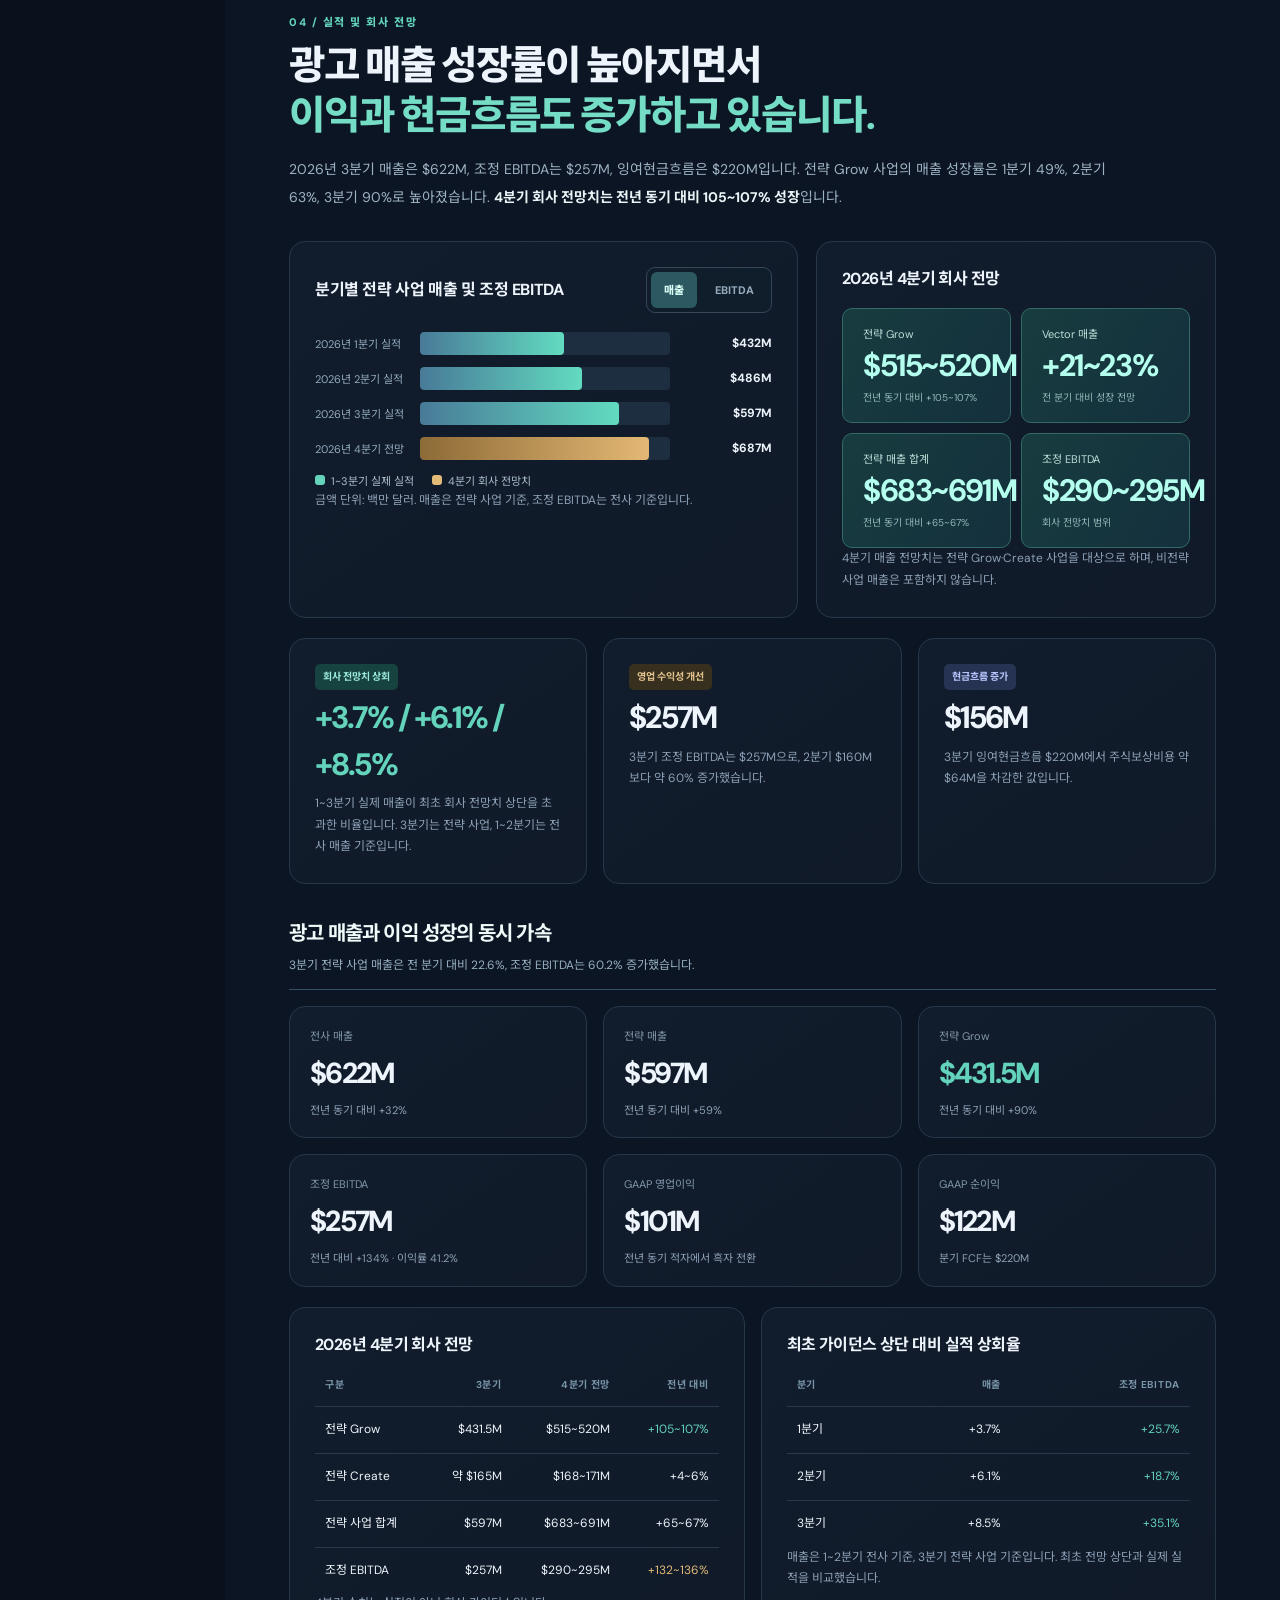
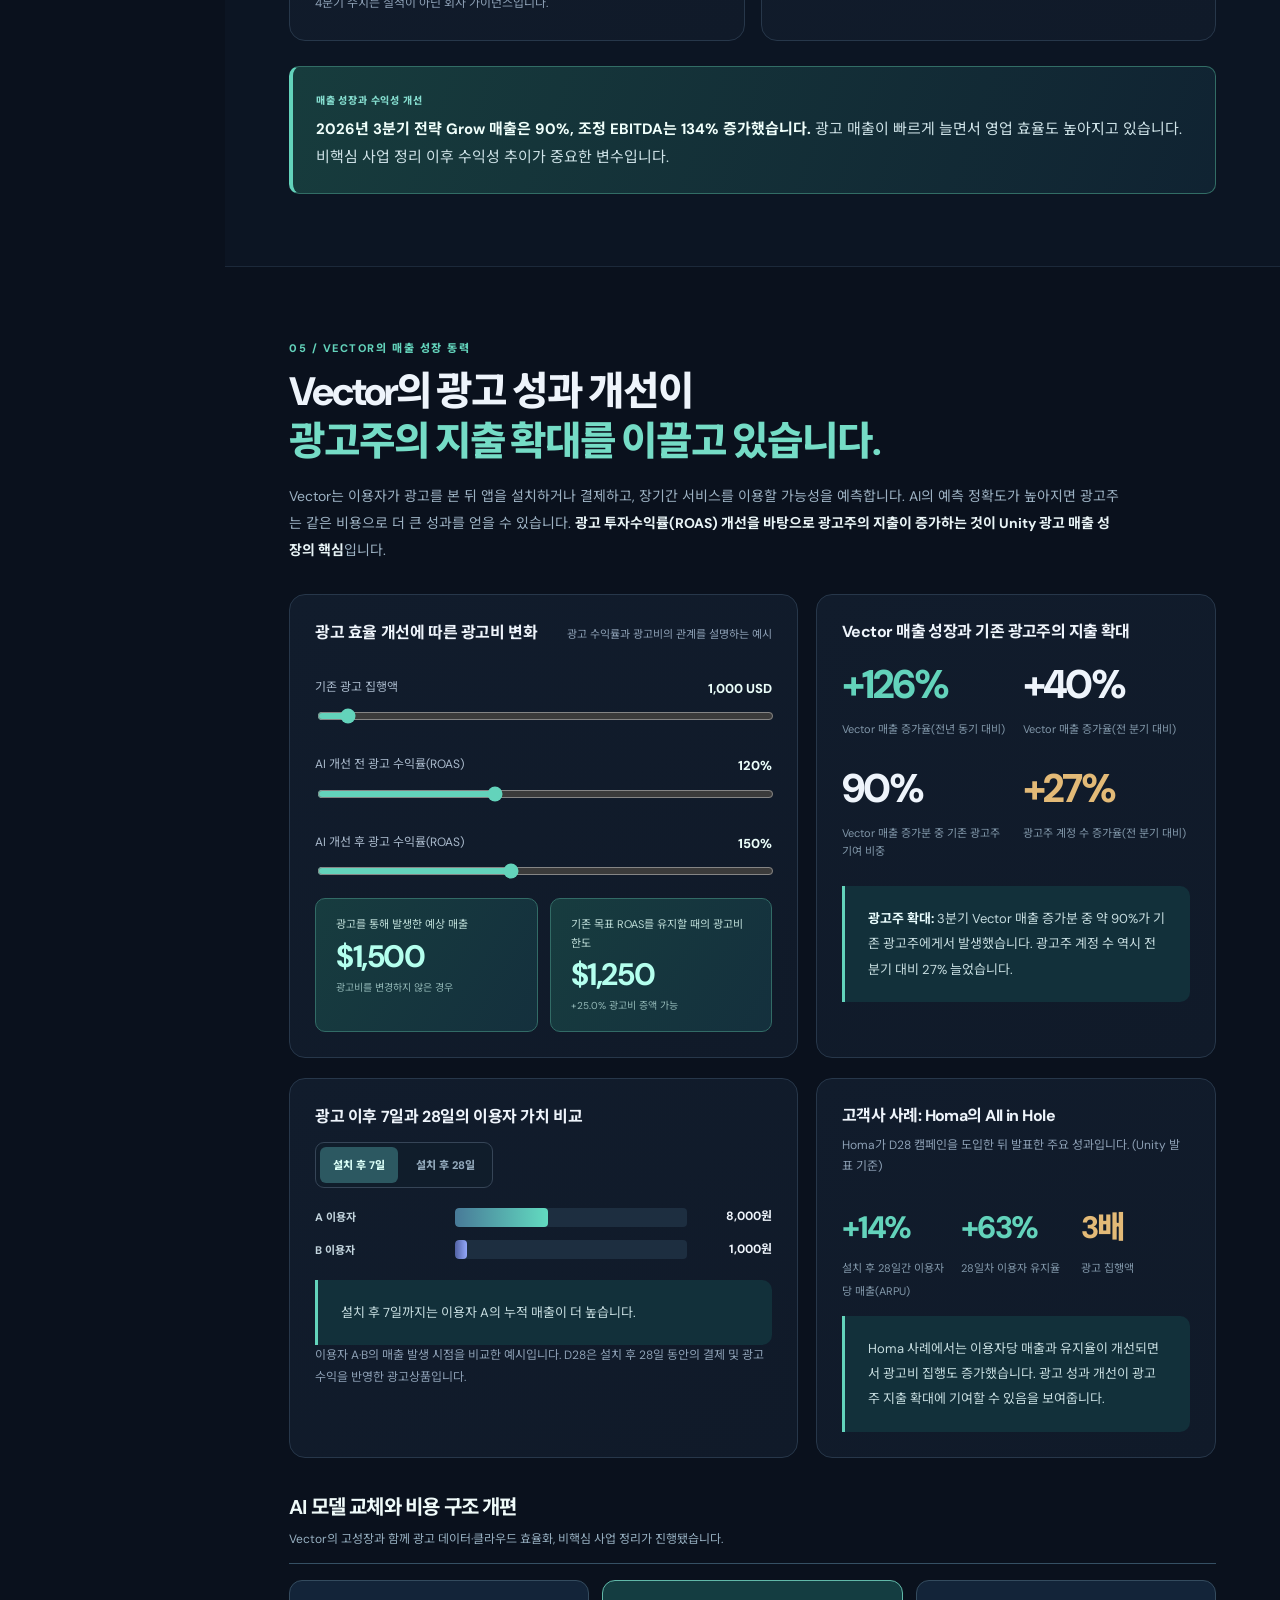
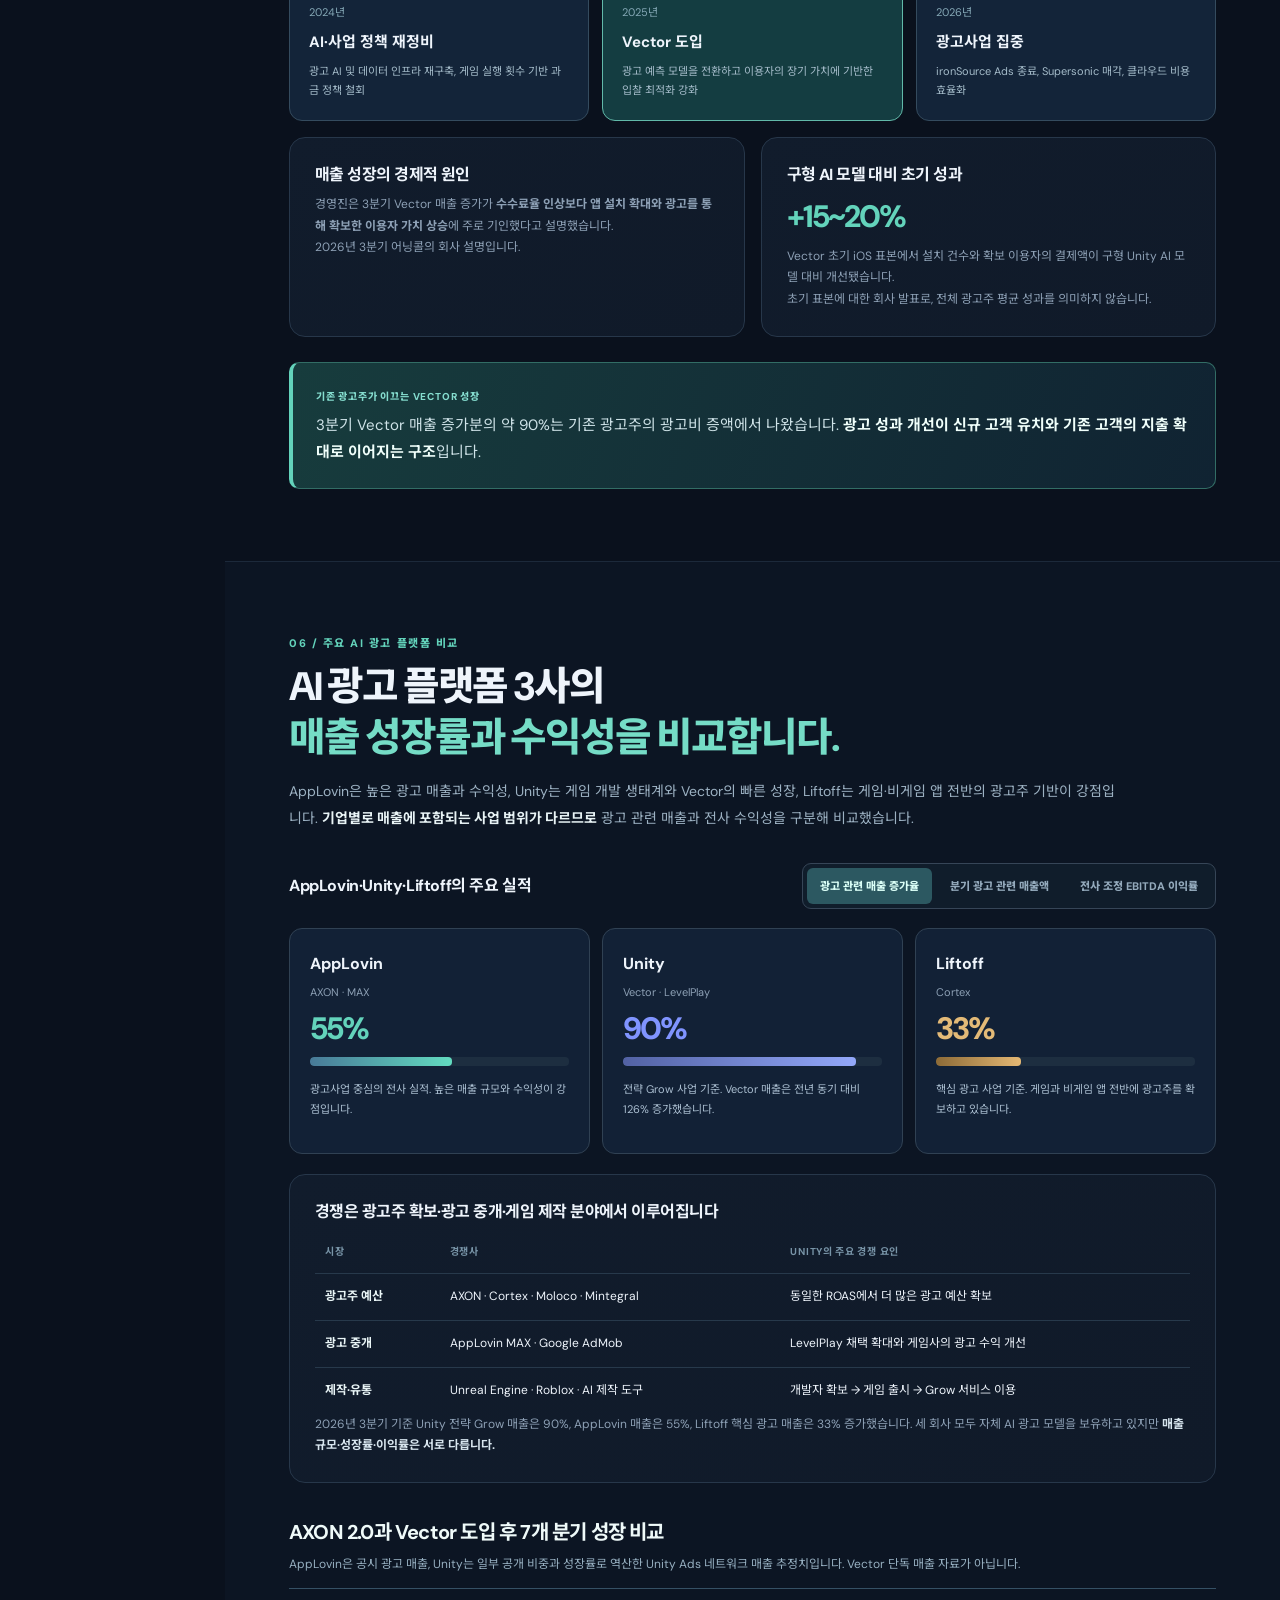
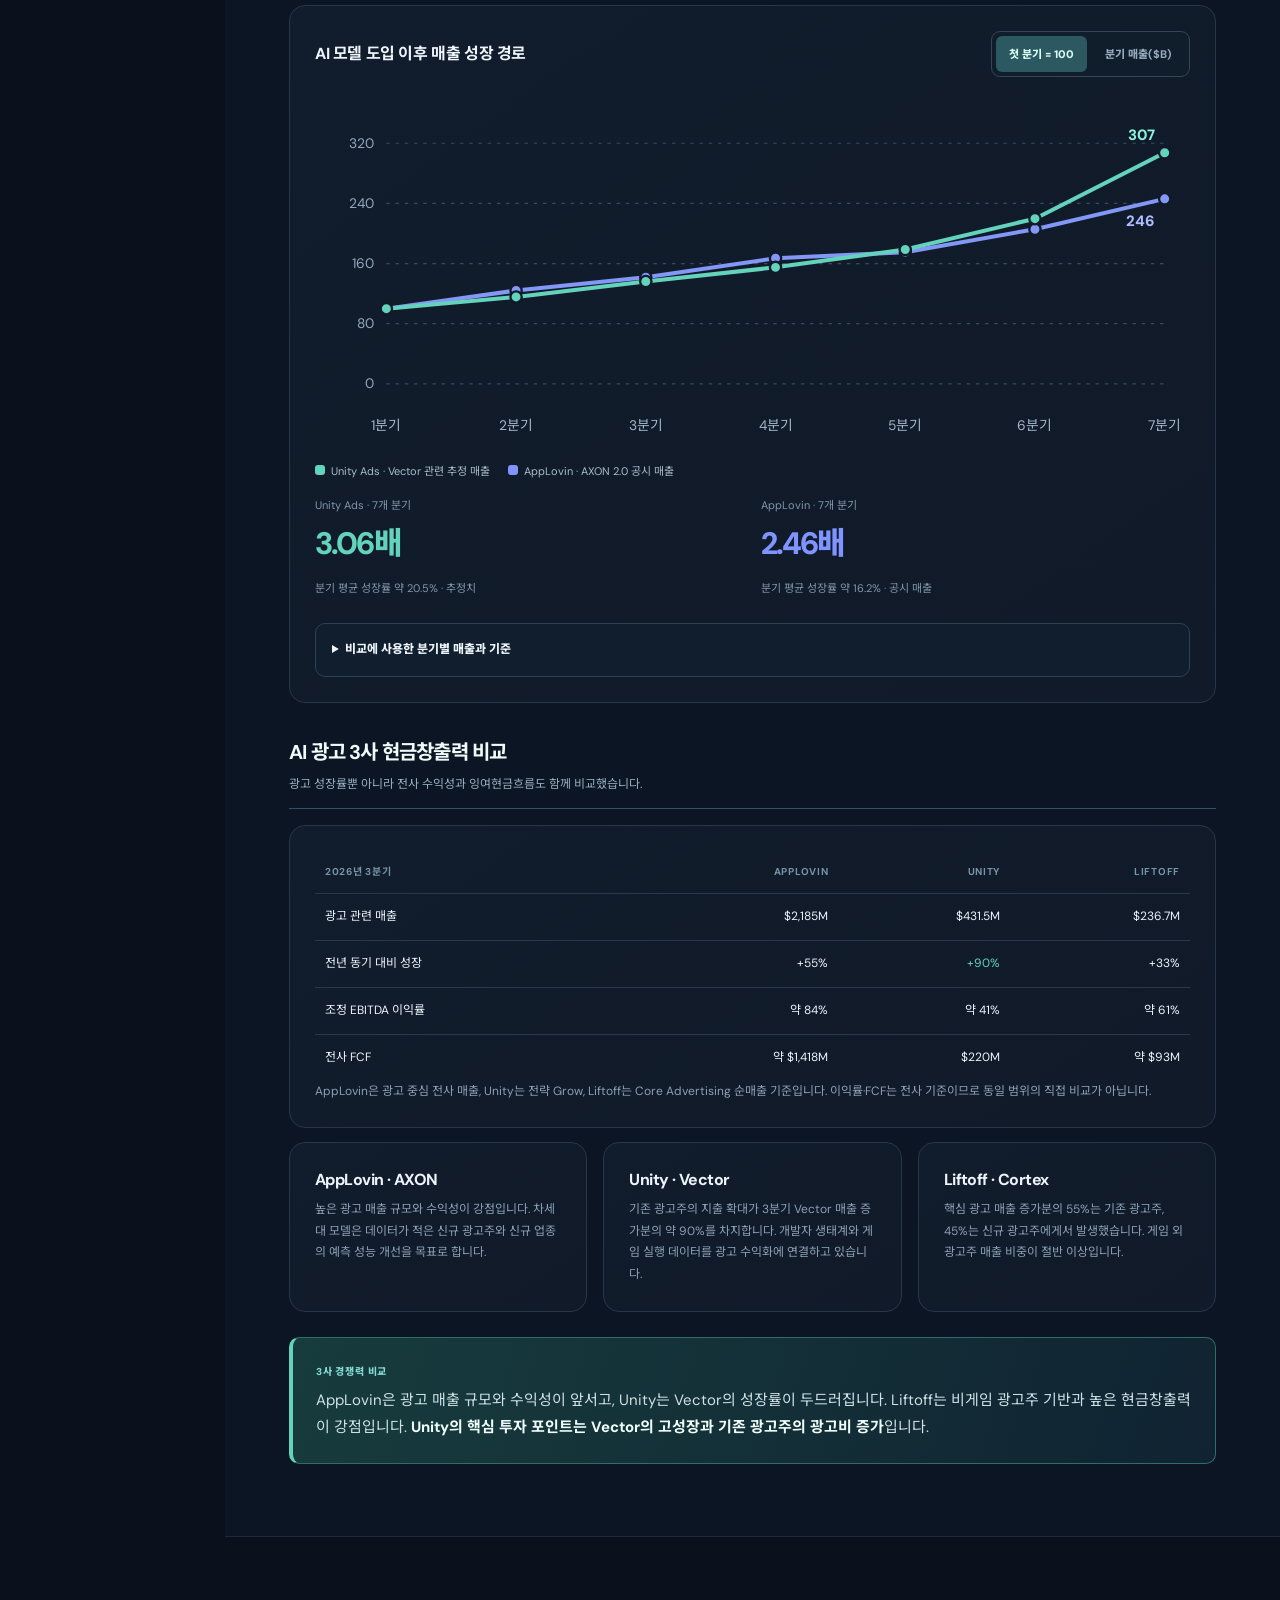
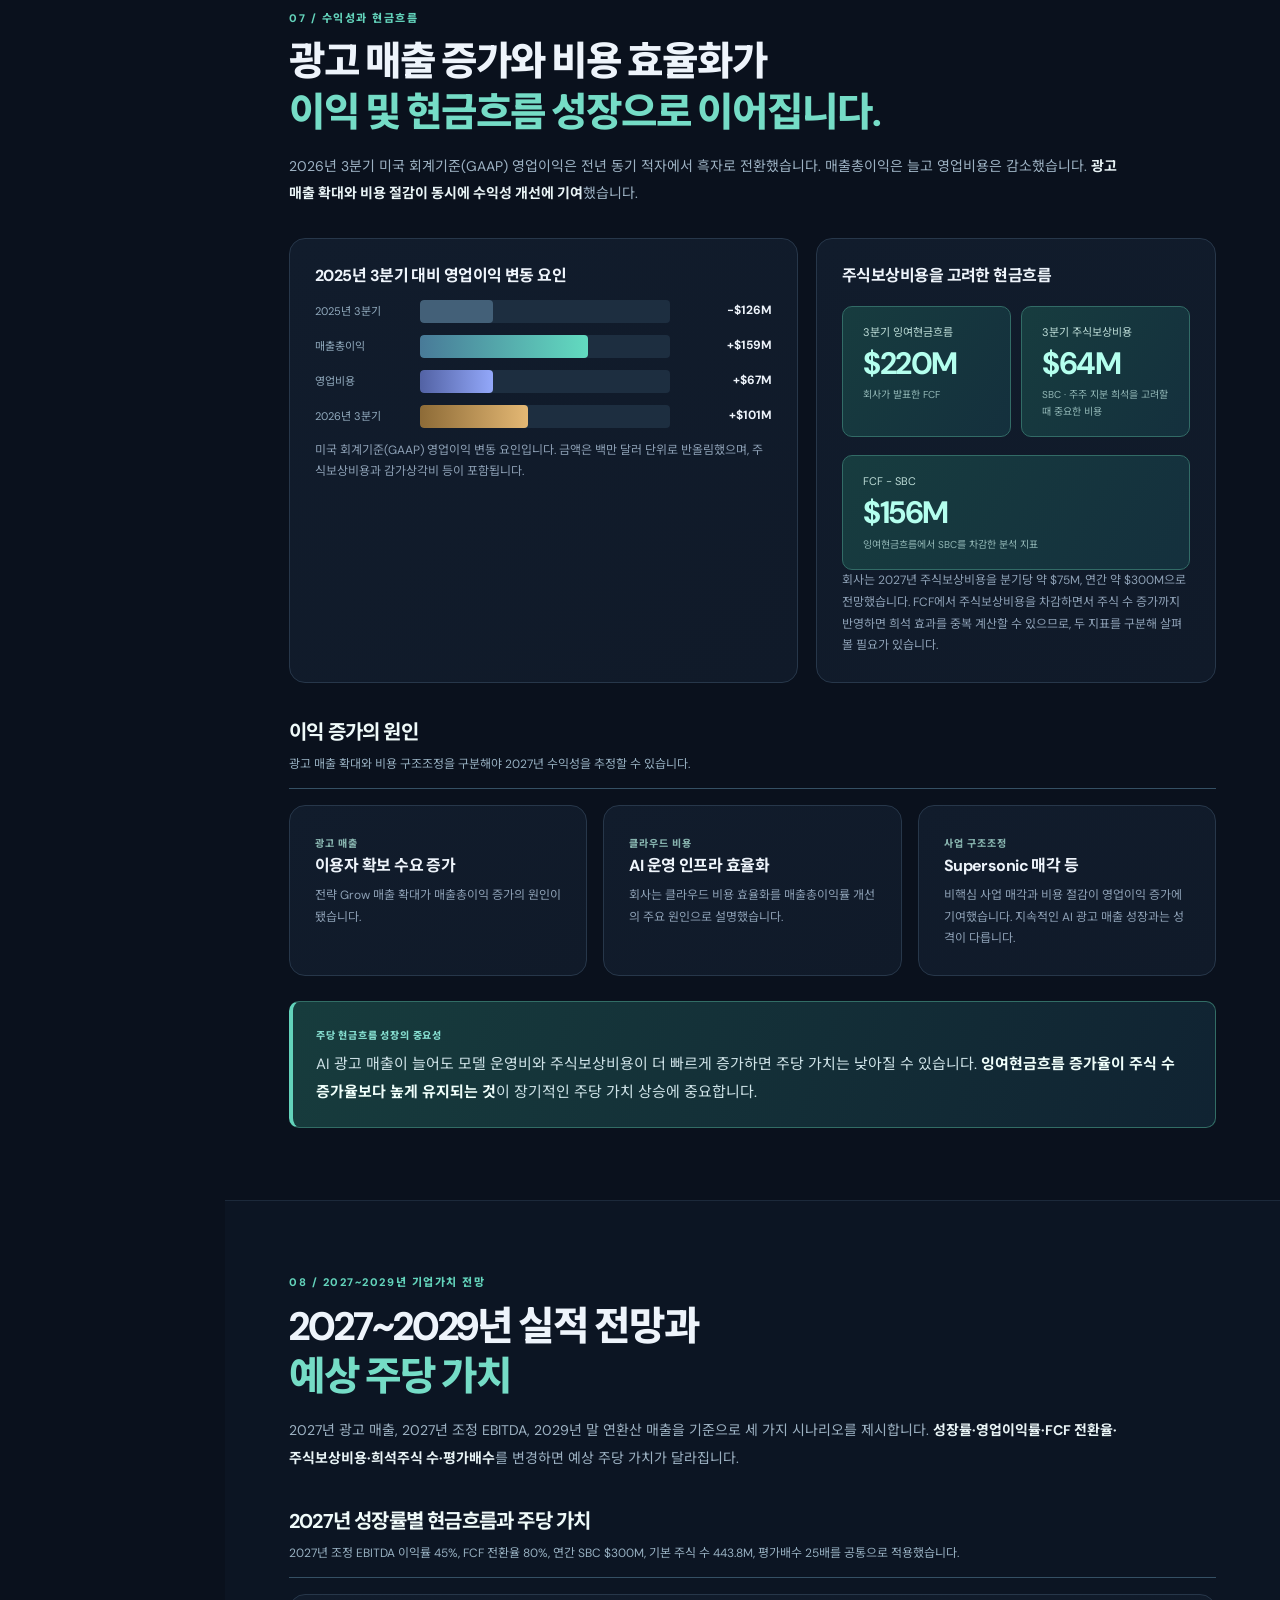
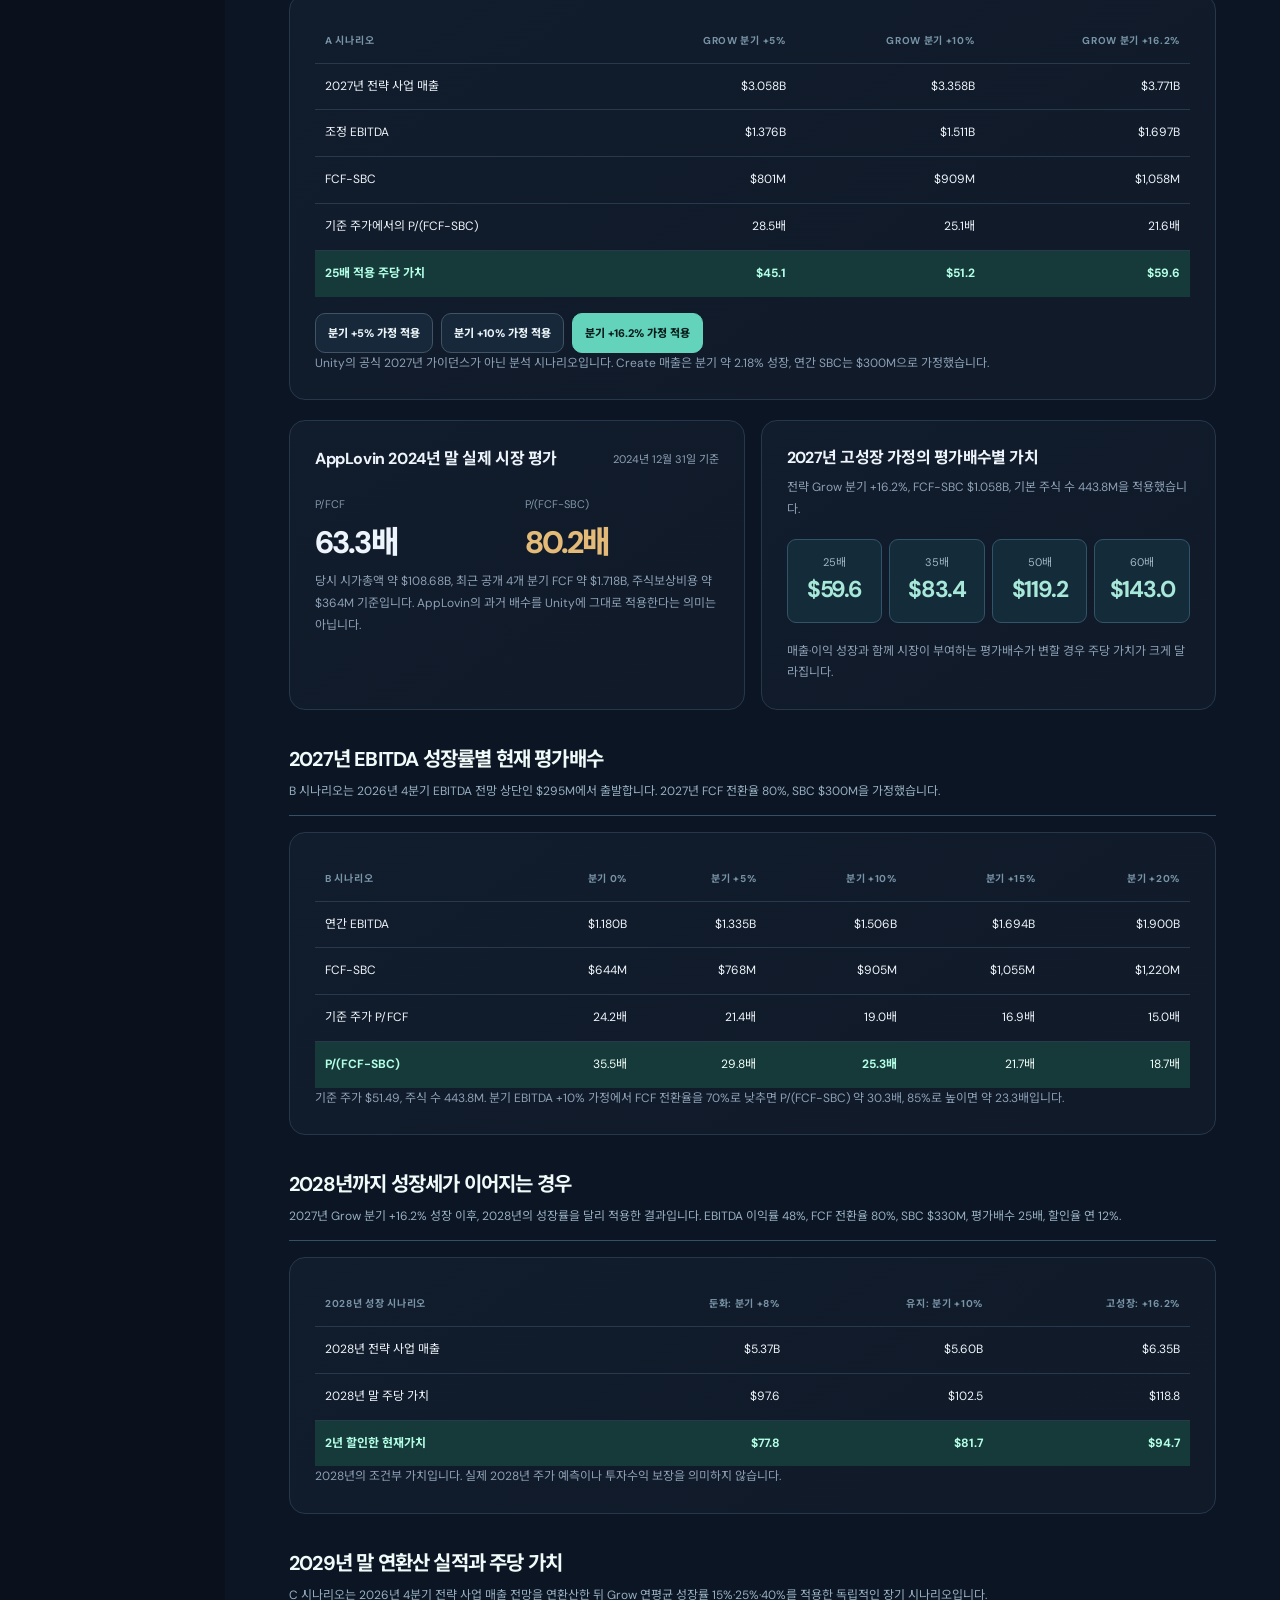
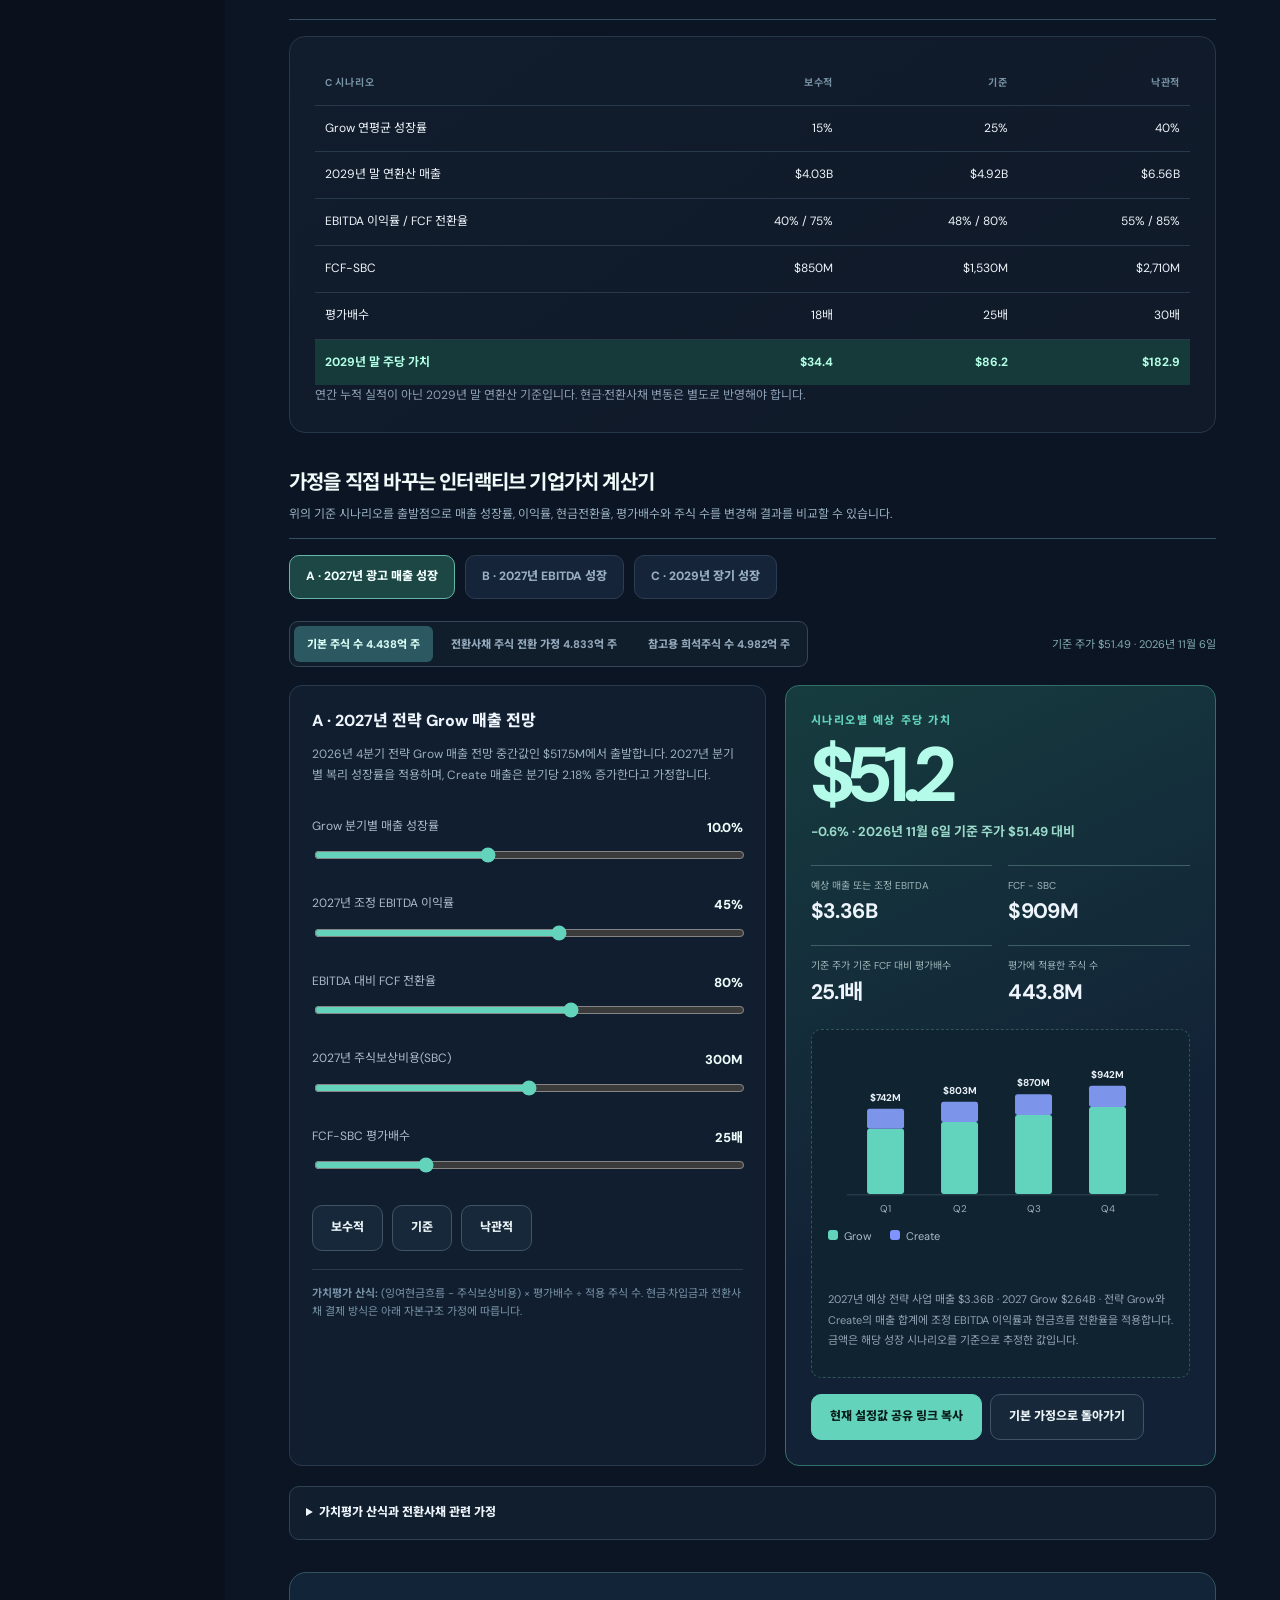
==== commit 8f067710: "Clarify November 2026 note maturity and enable scrolling for extended investor navigation" ====
--- a/unity/index.html
+++ b/unity/index.html
@@ -69,6 +69,7 @@
 .section .card .tablewrap{max-width:100%}
 @media(max-width:850px){.timeline3{grid-template-columns:1fr}.business-mix-labels{grid-template-columns:repeat(3,minmax(0,1fr))!important}}
 @media(max-width:550px){.research-subhead h3{font-size:17px}.evidence-value{font-size:36px}.business-mix-labels strong{font-size:16px}.business-mix-labels b{font-size:10px}.business-mix-labels small{font-size:9px}.multiple-tiles{grid-template-columns:repeat(2,1fr)}.cohort-graph{min-height:230px}.cohort-panel{padding:15px}.preset-apply .btn{flex:1}}
+.rail{overflow-y:auto;scrollbar-width:thin}
 </style></head>
 <body>
 <header class="top"><a class="logo" href="#overview">unity<i>.</i>research</a><span class="topdesc">UNITY SOFTWARE · 투자분석</span><nav class="nav"><a href="#thesis">산업 전망</a><a href="#performance">실적·성장</a><a href="#vector">Vector</a><a href="#competition">경쟁사 비교</a><a href="#valuation">기업가치</a></nav><button class="topbtn" onclick="document.querySelector('#valuation').scrollIntoView({behavior:'smooth'})">시나리오 분석</button></header>
@@ -238,7 +239,7 @@
 <tr><td>2026년</td><td class="right">$557.7M</td><td class="right">$308.72</td></tr>
 <tr><td>2027년</td><td class="right">$1.00B</td><td class="right">$48.89</td></tr>
 <tr><td>2030년</td><td class="right">$690M</td><td class="right">$36.15</td></tr>
-</tbody></table></div><p class="note">2026년 9월 말 재무자료에 기재된 당시 조건입니다. 현금 상환·전환·만기 경과 여부에 따라 이후 잔액은 달라질 수 있습니다.</p></div>
+</tbody></table></div><p class="note">2026년 9월 말 공시 기준 조건입니다. 회사는 2026년 11월 15일 만기 전환사채를 현금으로 상환할 계획이라고 발표했습니다. 11월 16일 현재 상환 완료 여부를 확인할 별도 공시는 확인되지 않아, 9월 말 현금·부채 잔액을 최신 잔액으로 해석해서는 안 됩니다.</p></div>
 <div class="card"><h3>2027년 성장 시나리오의 희석 민감도</h3><p>Grow 분기 +16.2%, FCF−SBC $1.058B, 평가배수 25배 가정.</p>
 <div class="resultrow" style="margin:15px 0"><div class="result"><label>기본 주식 수 443.8M</label><b>$59.6</b></div><div class="result"><label>2027·2030년 전환사채 전액 주식 결제 가정</label><b>$54.7</b></div></div>
 <p class="note">단순히 분모 주식 수가 늘어나는 경우의 비교입니다. 실제 평가에서는 채무 소멸·현금 유출 및 capped call의 영향도 반영해야 합니다.</p></div></div>
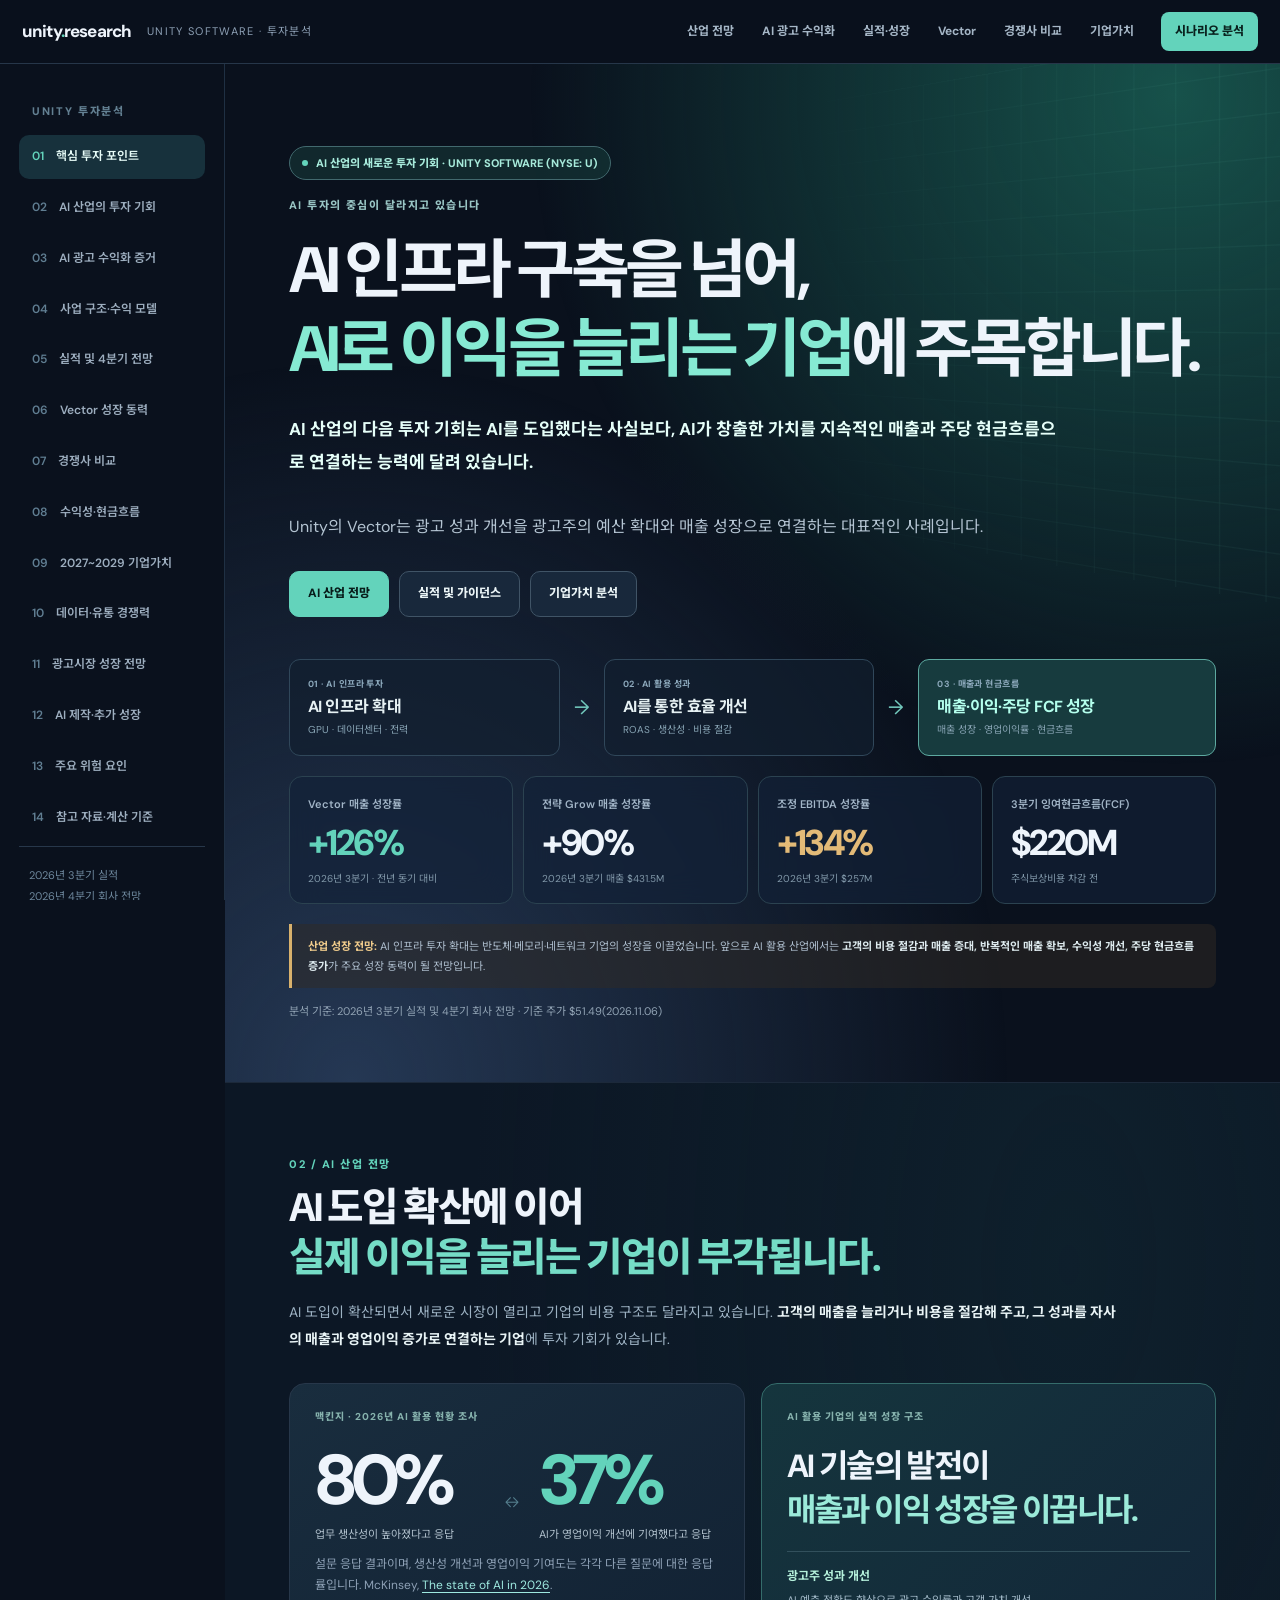
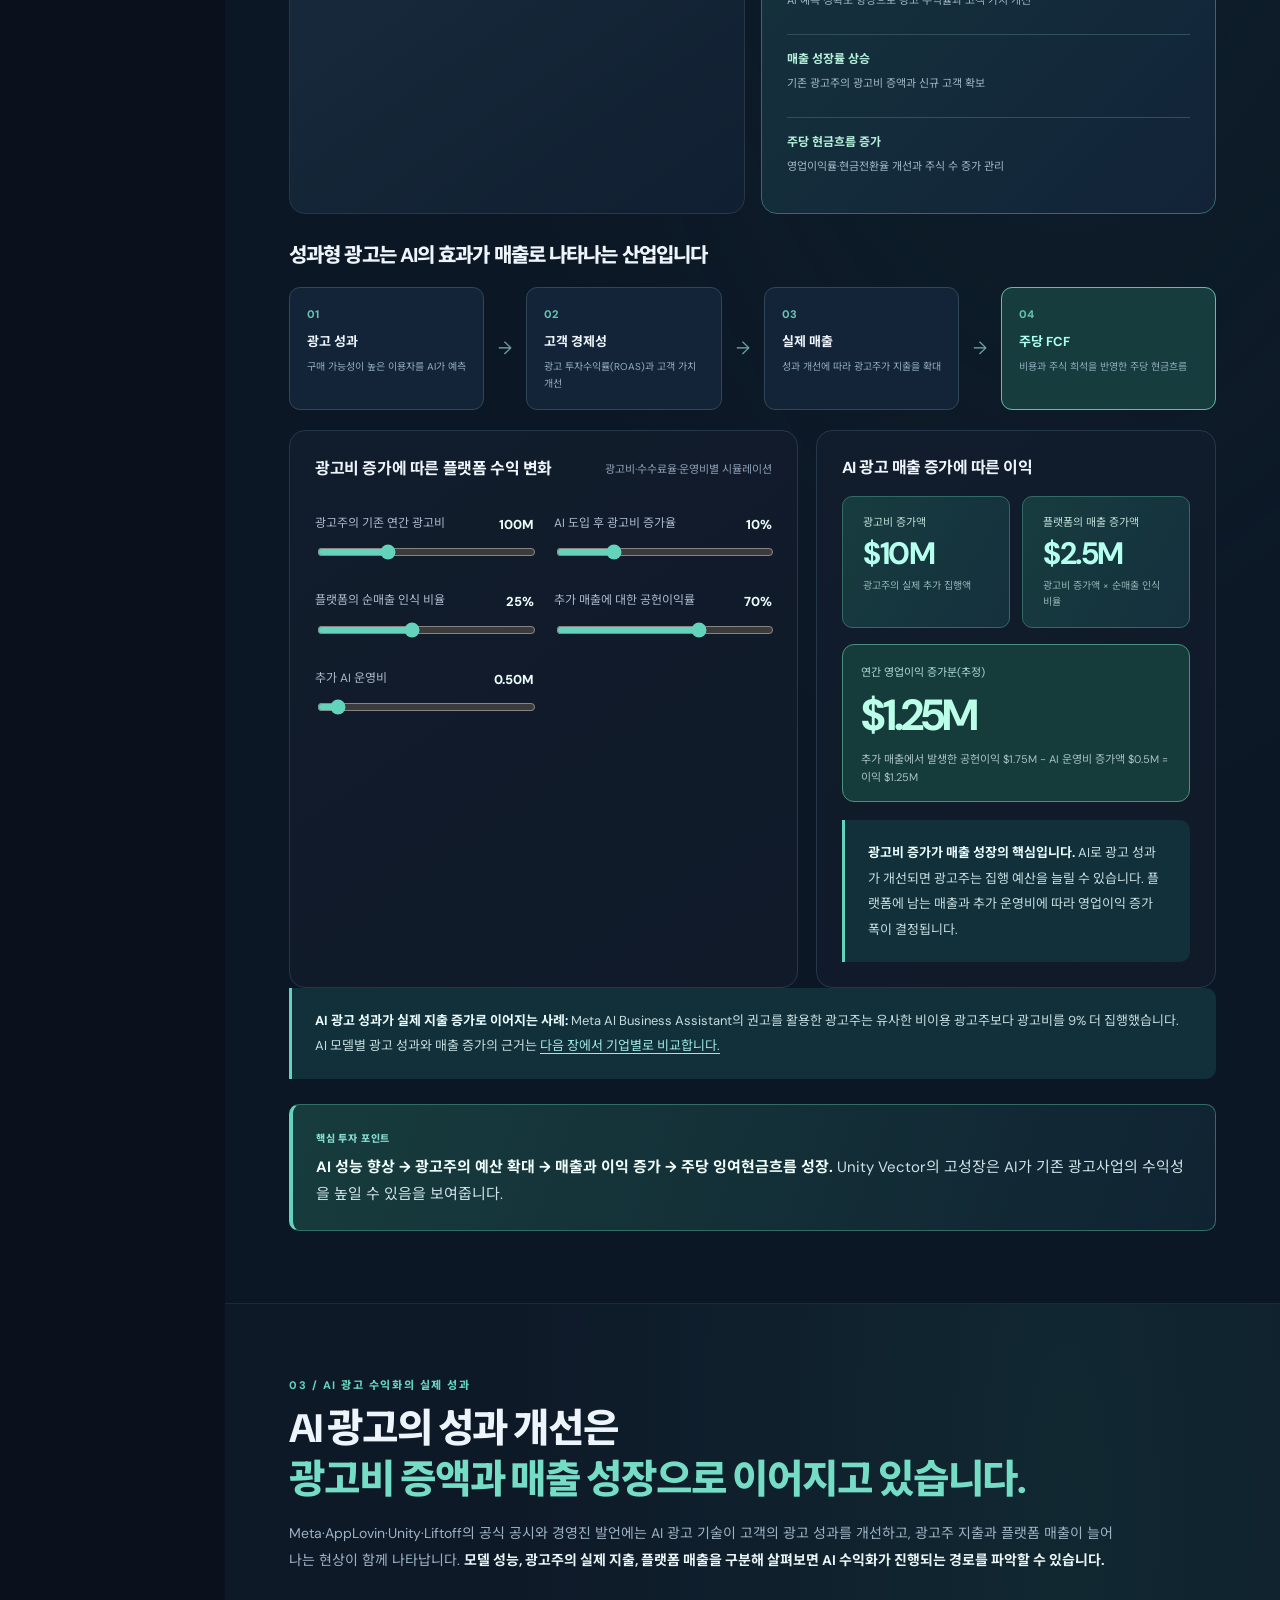
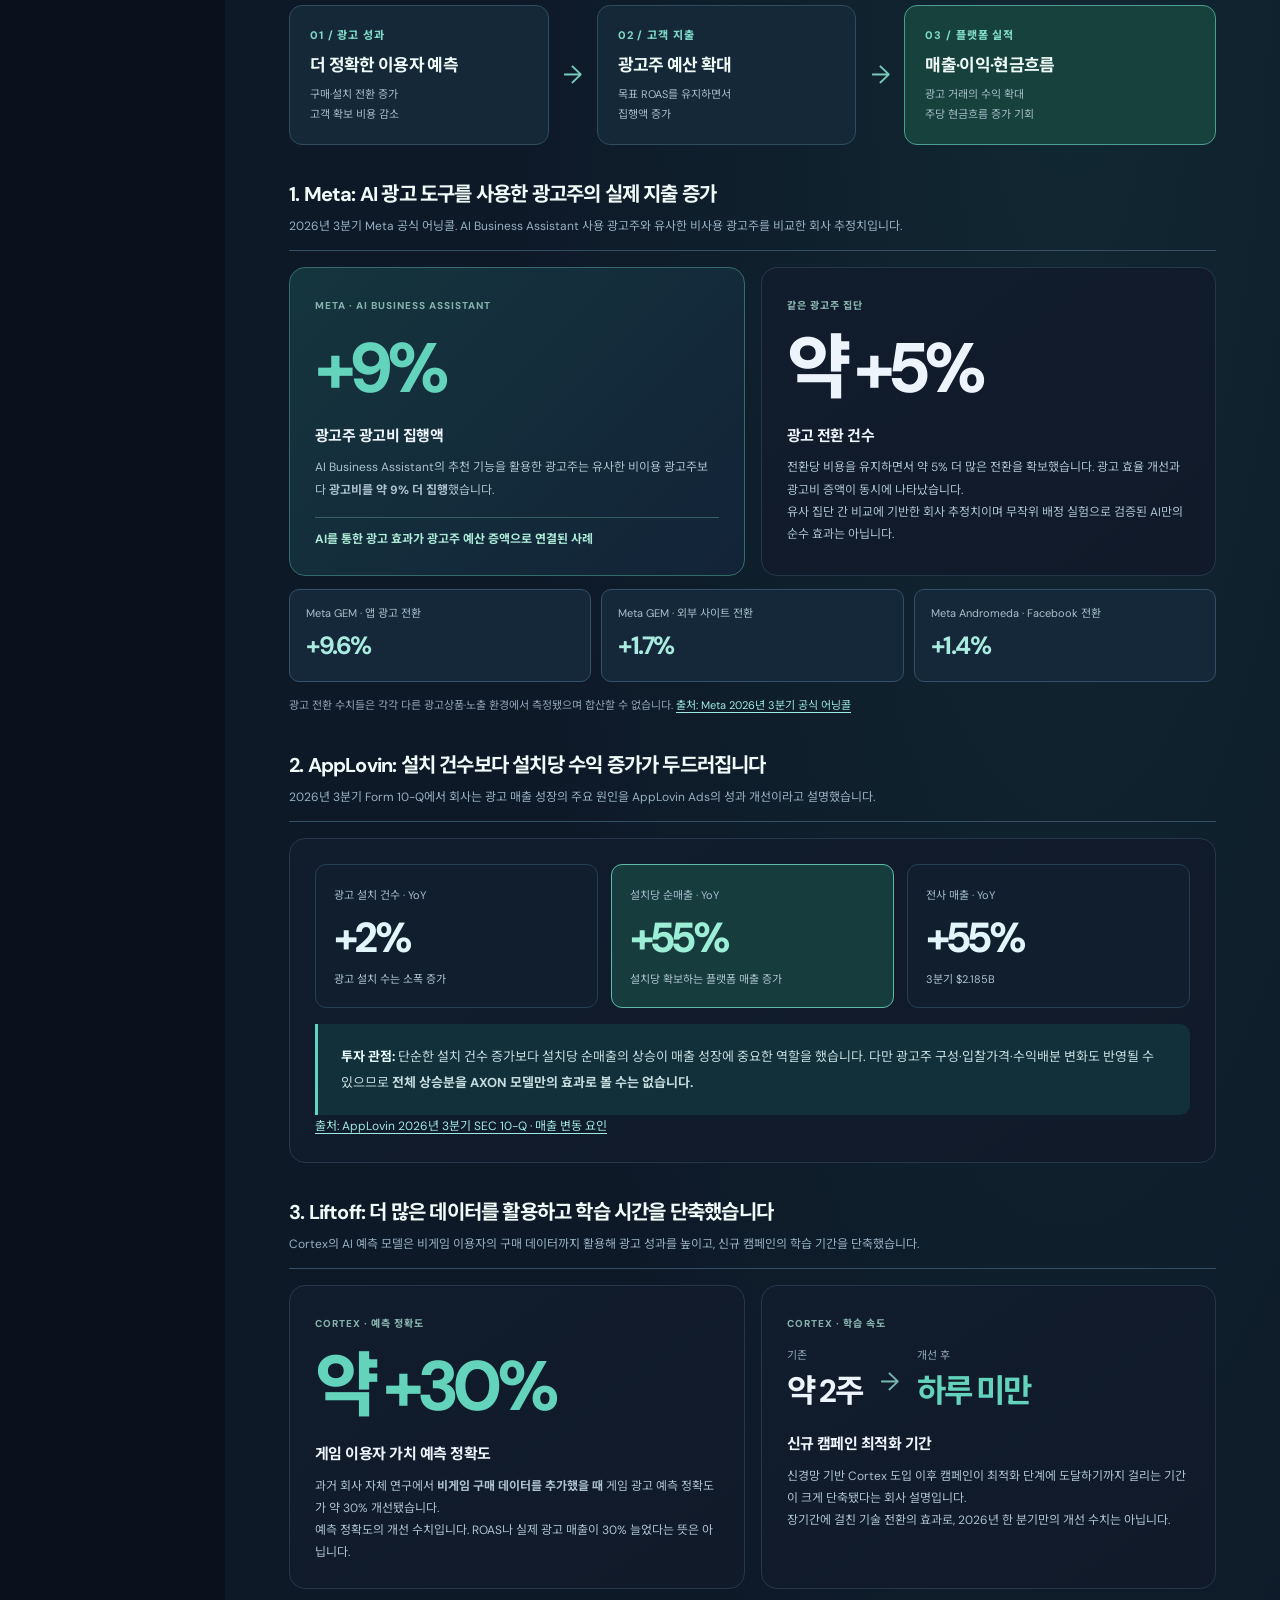
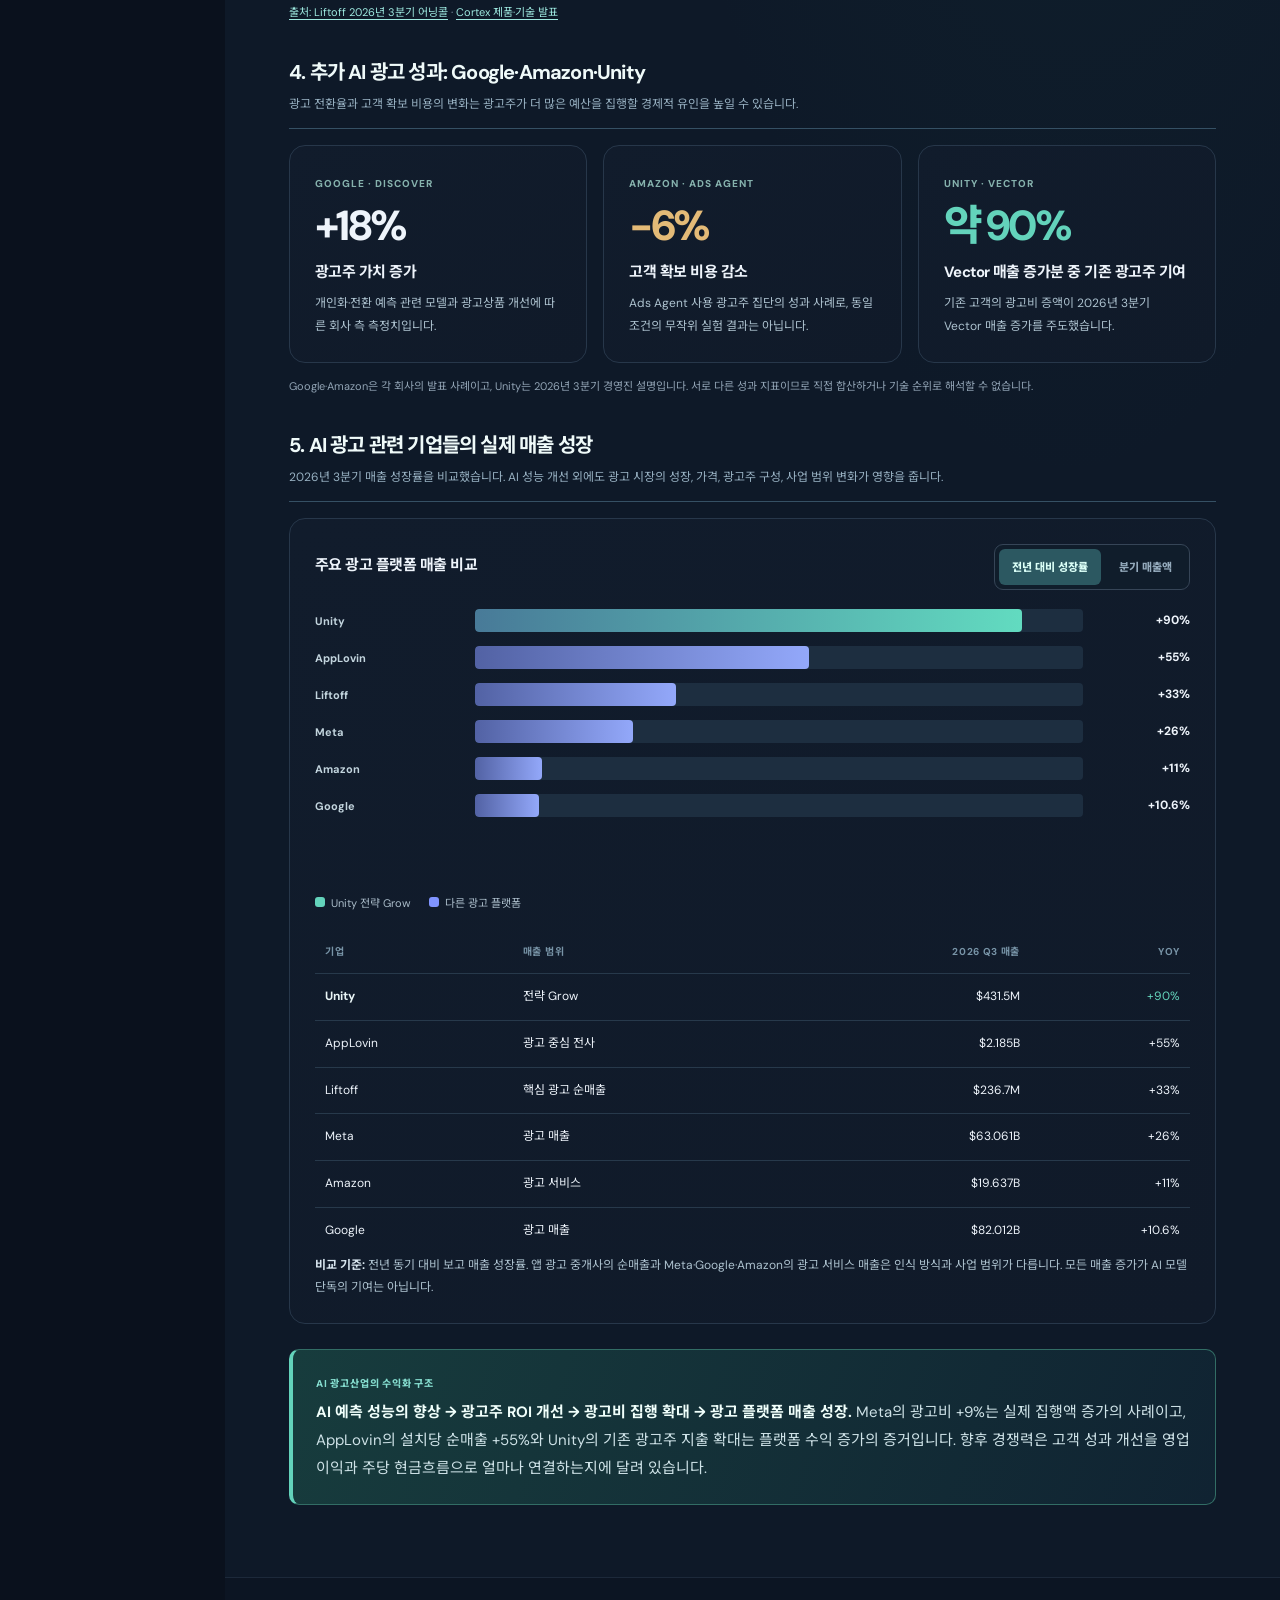
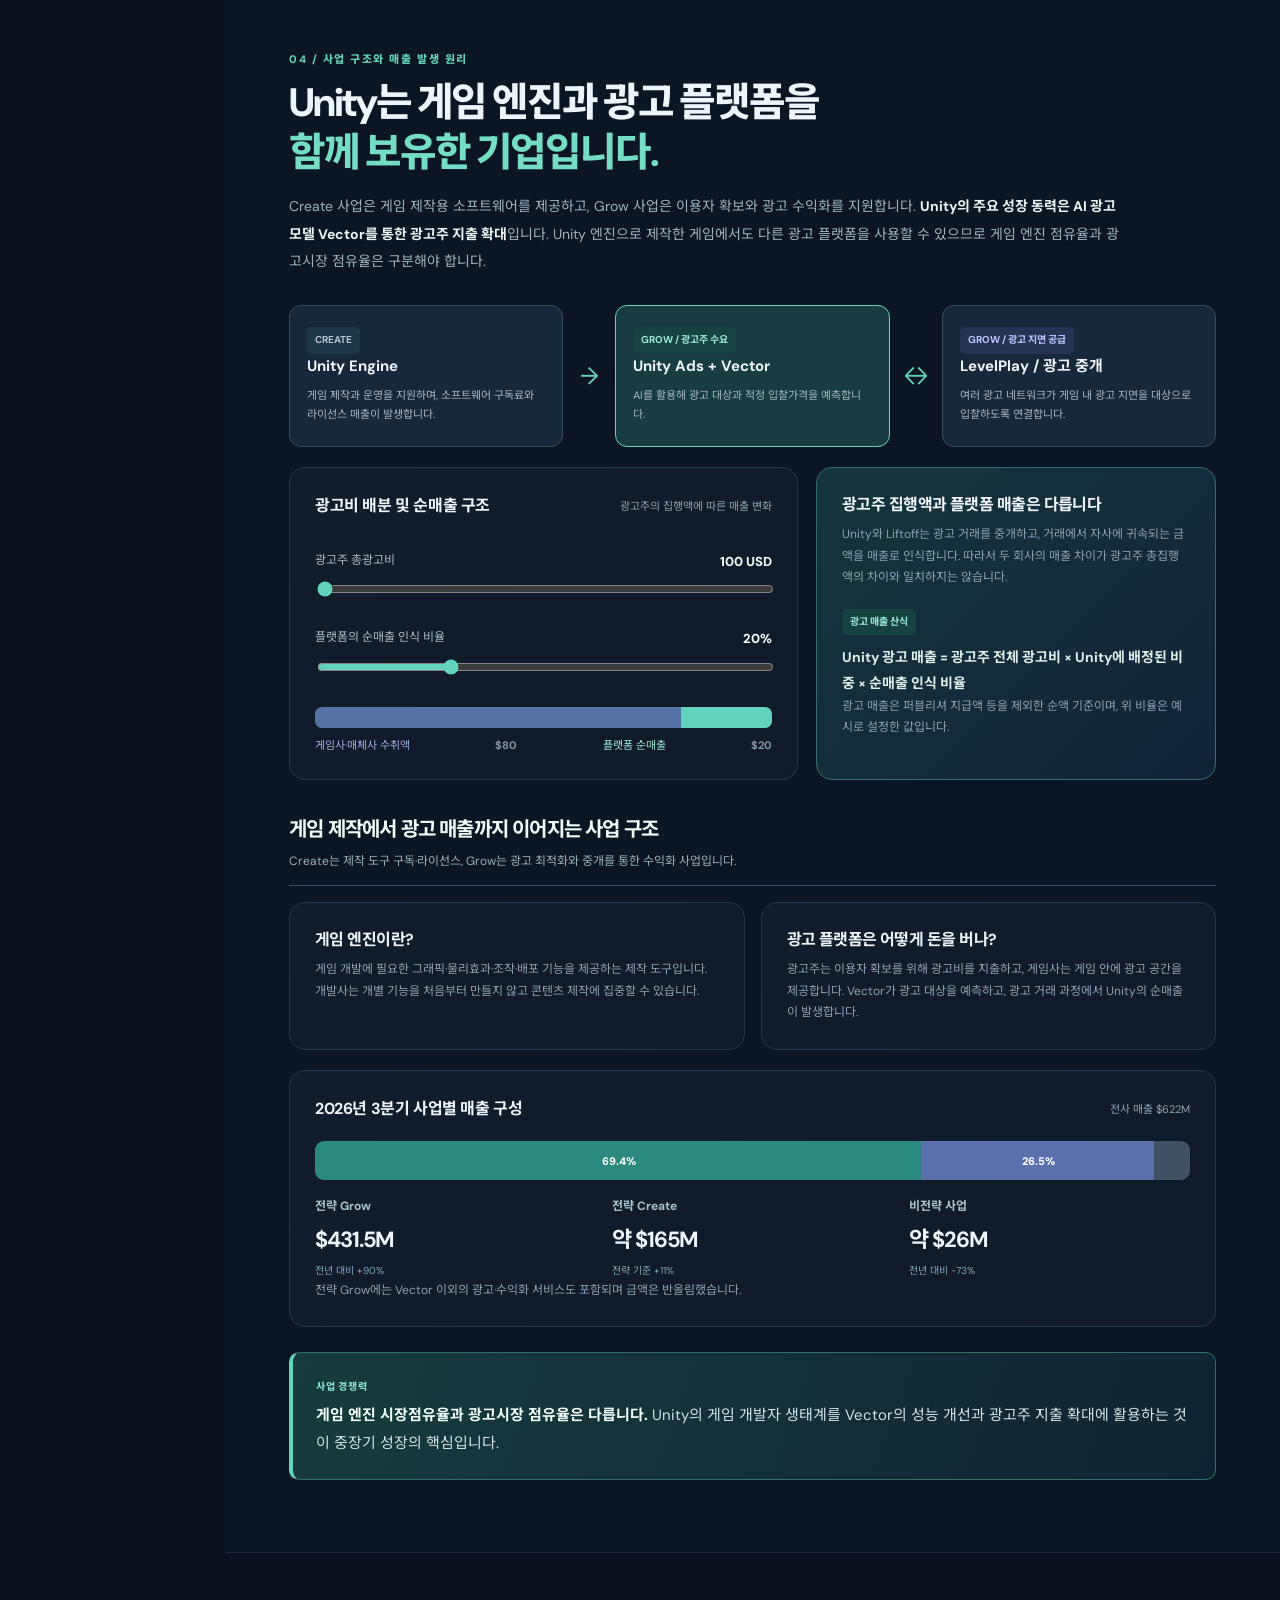
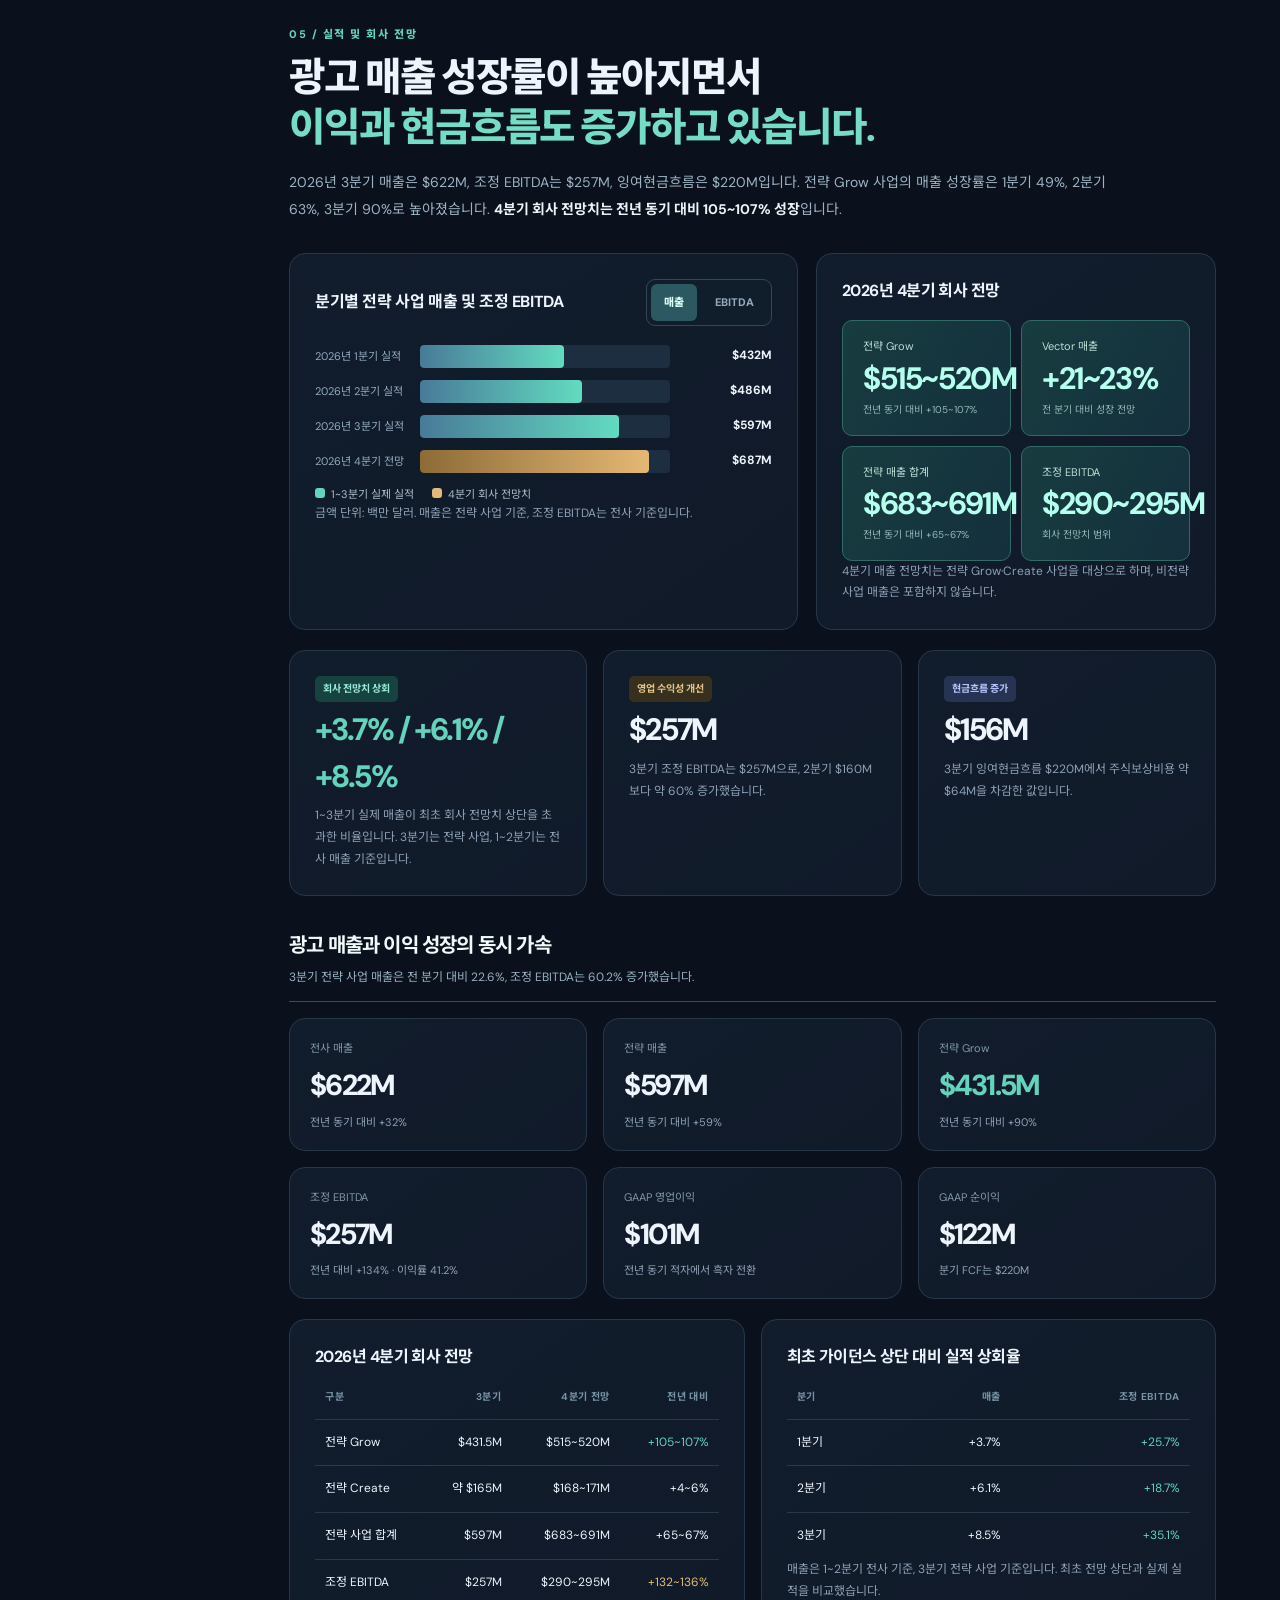
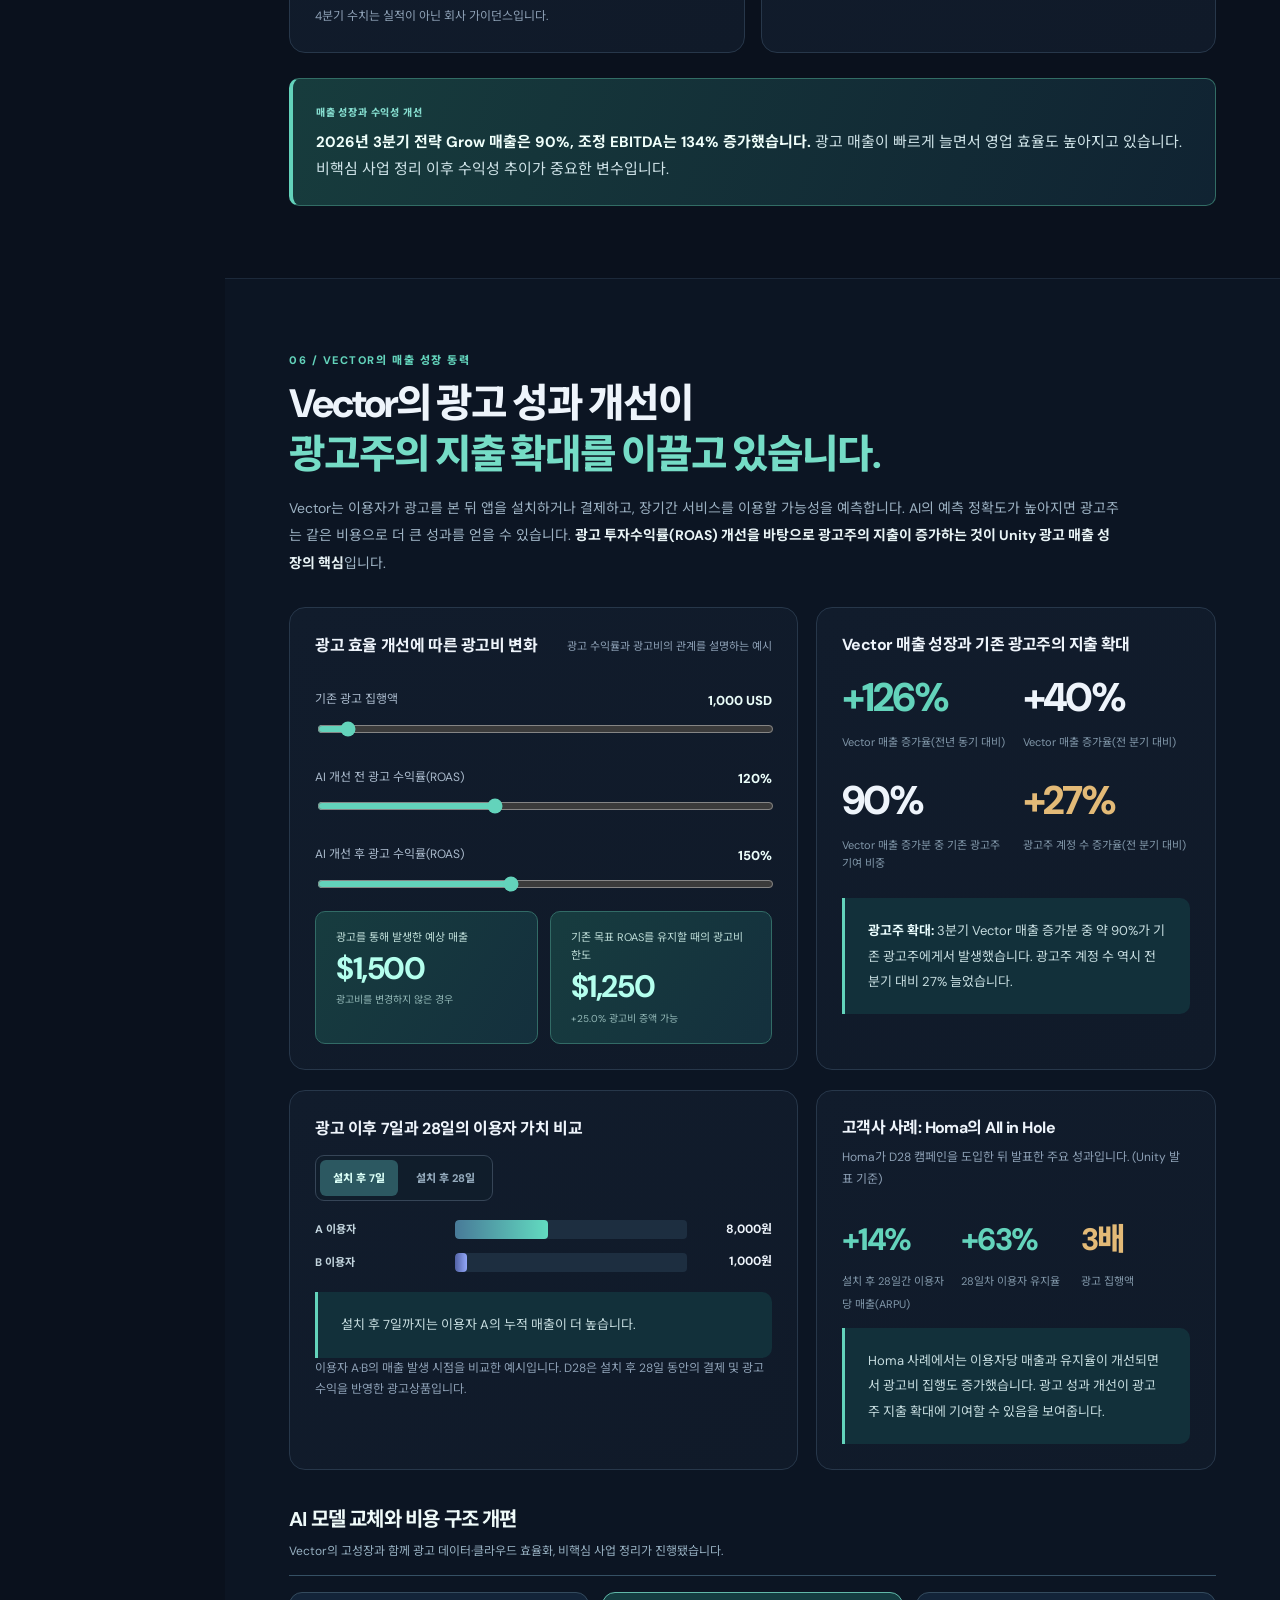
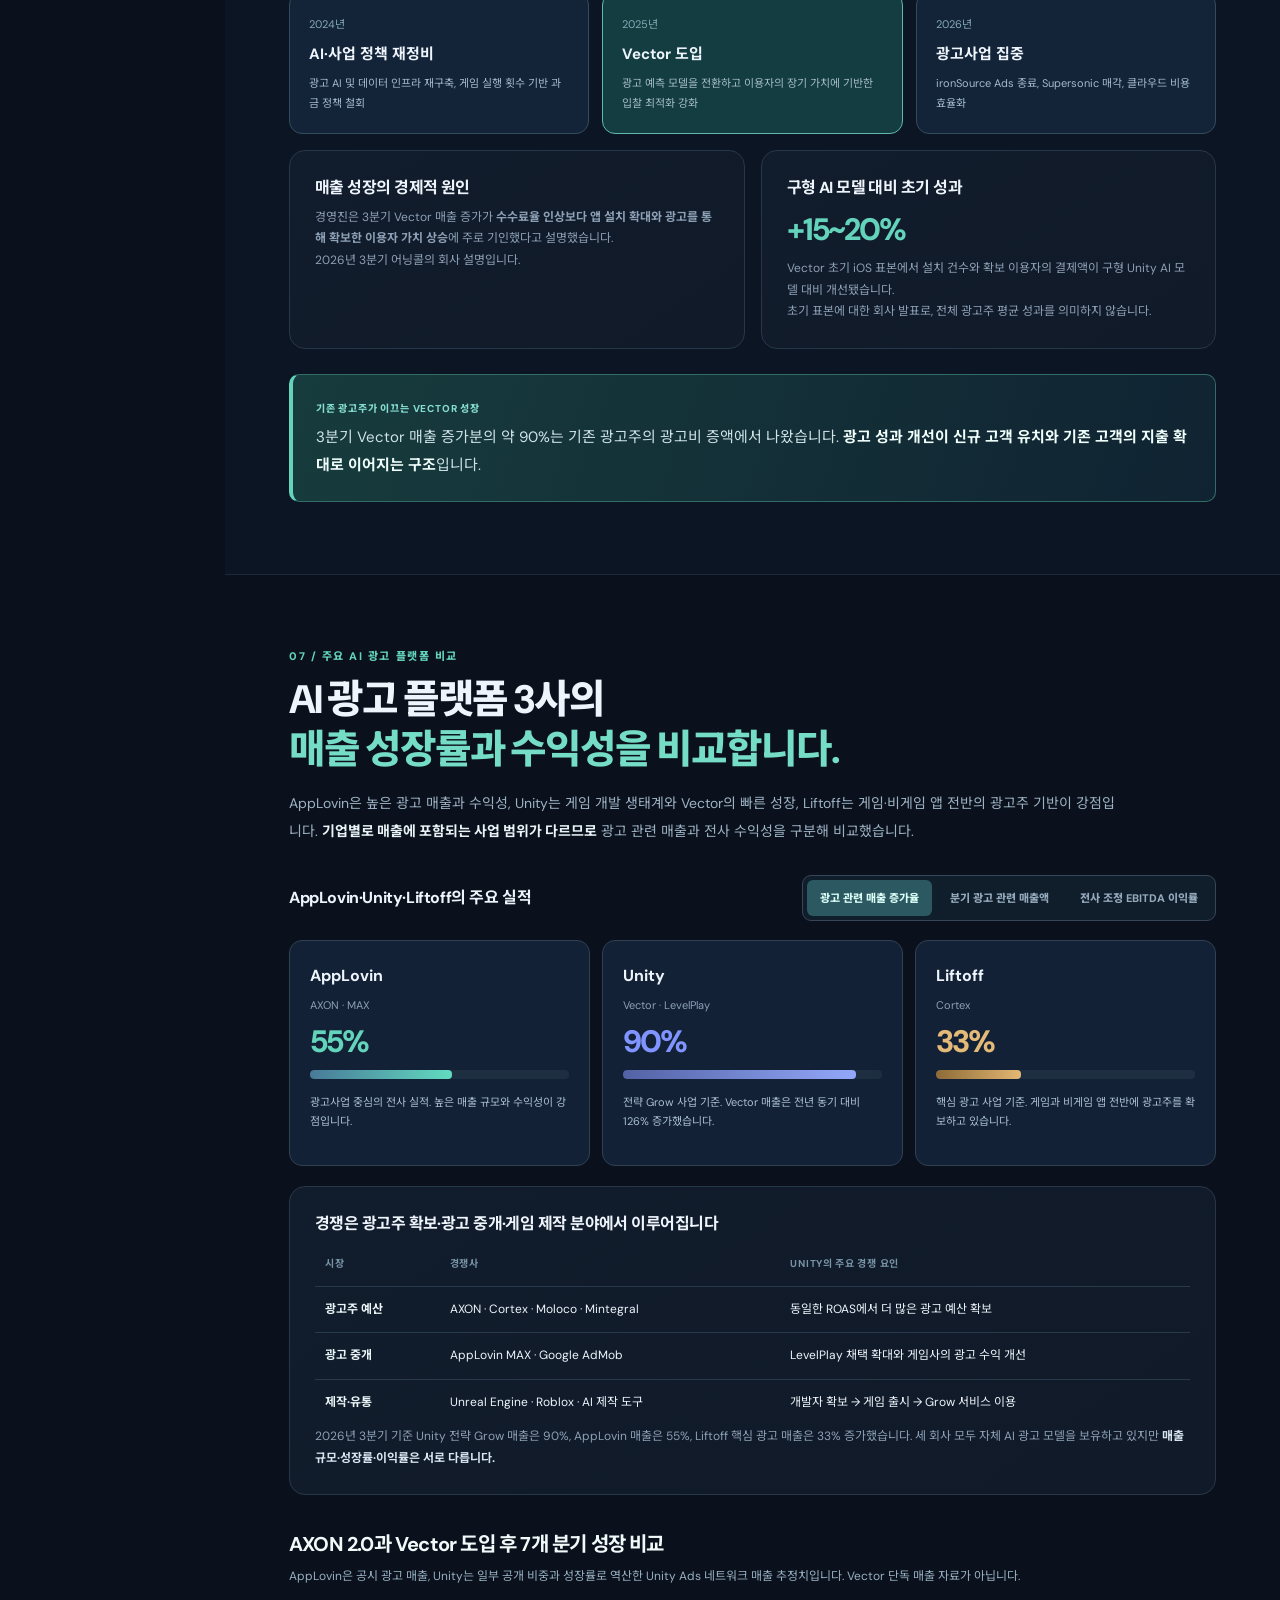
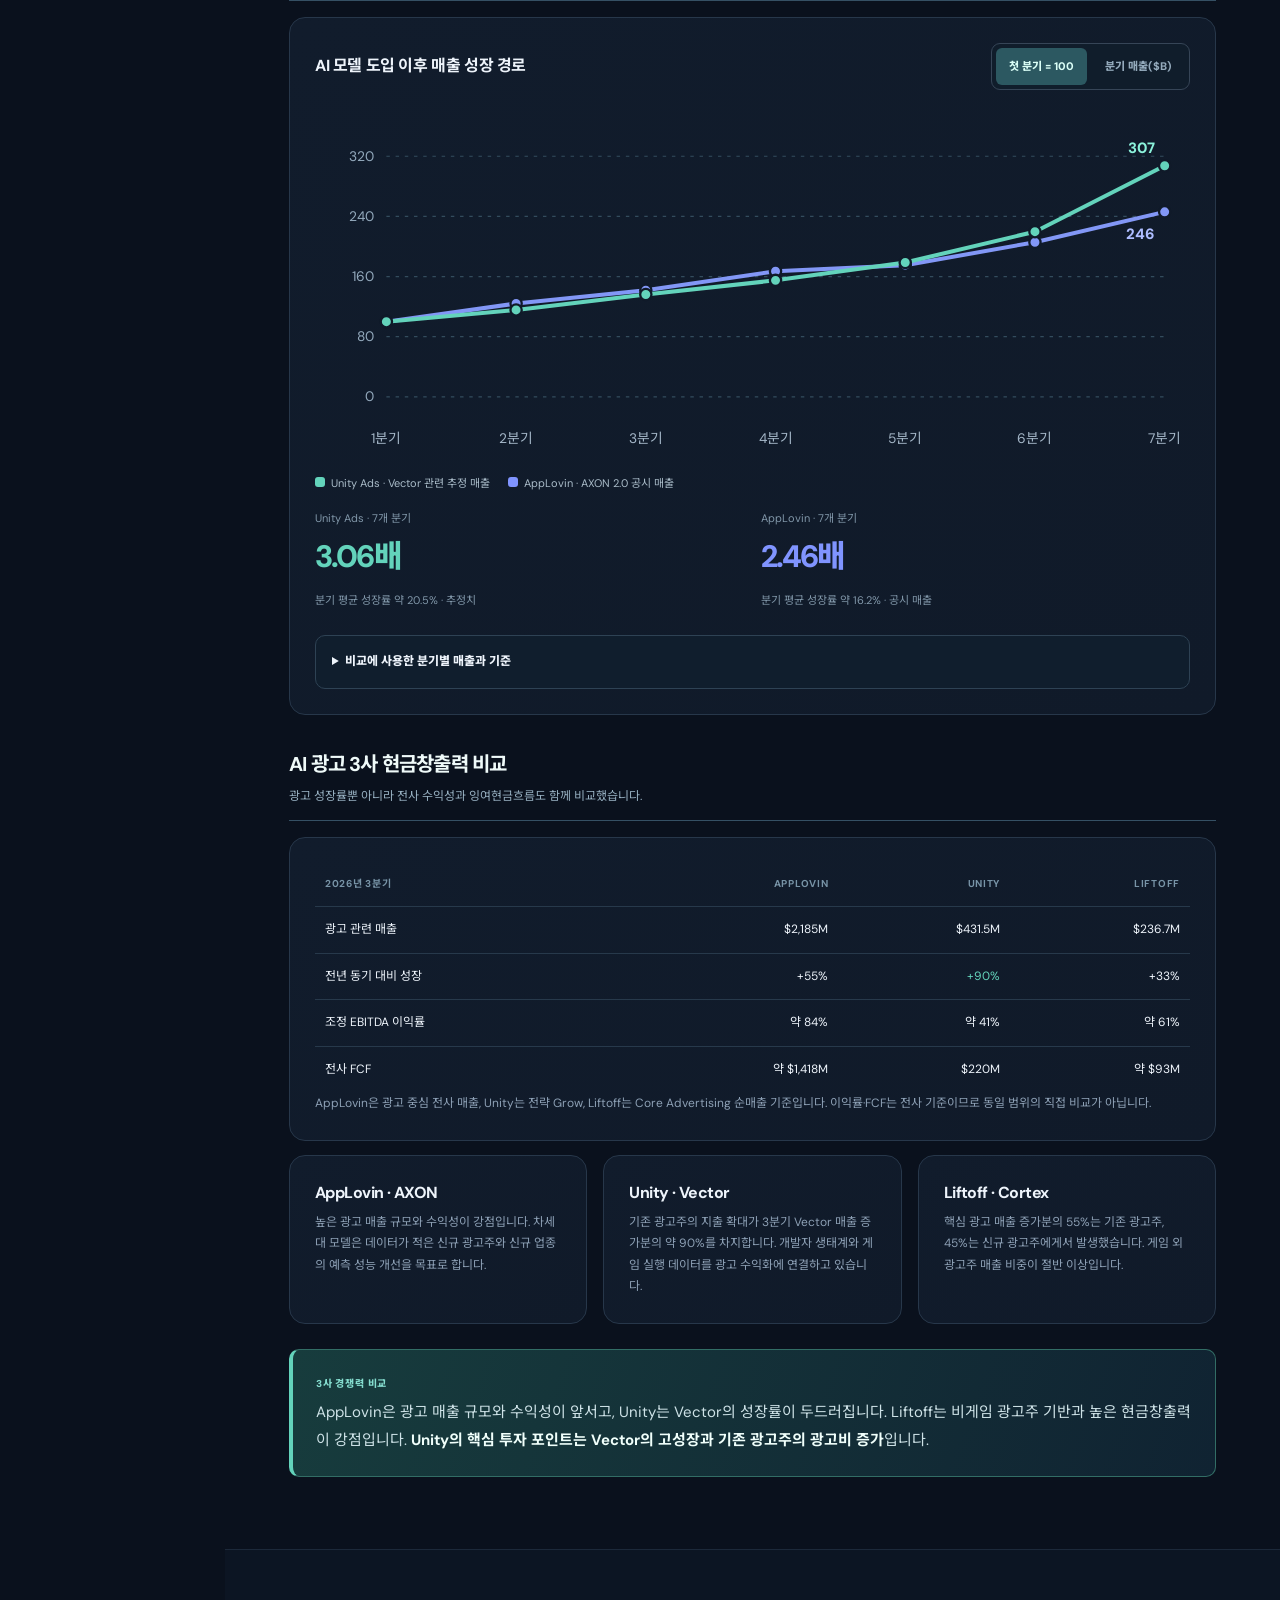
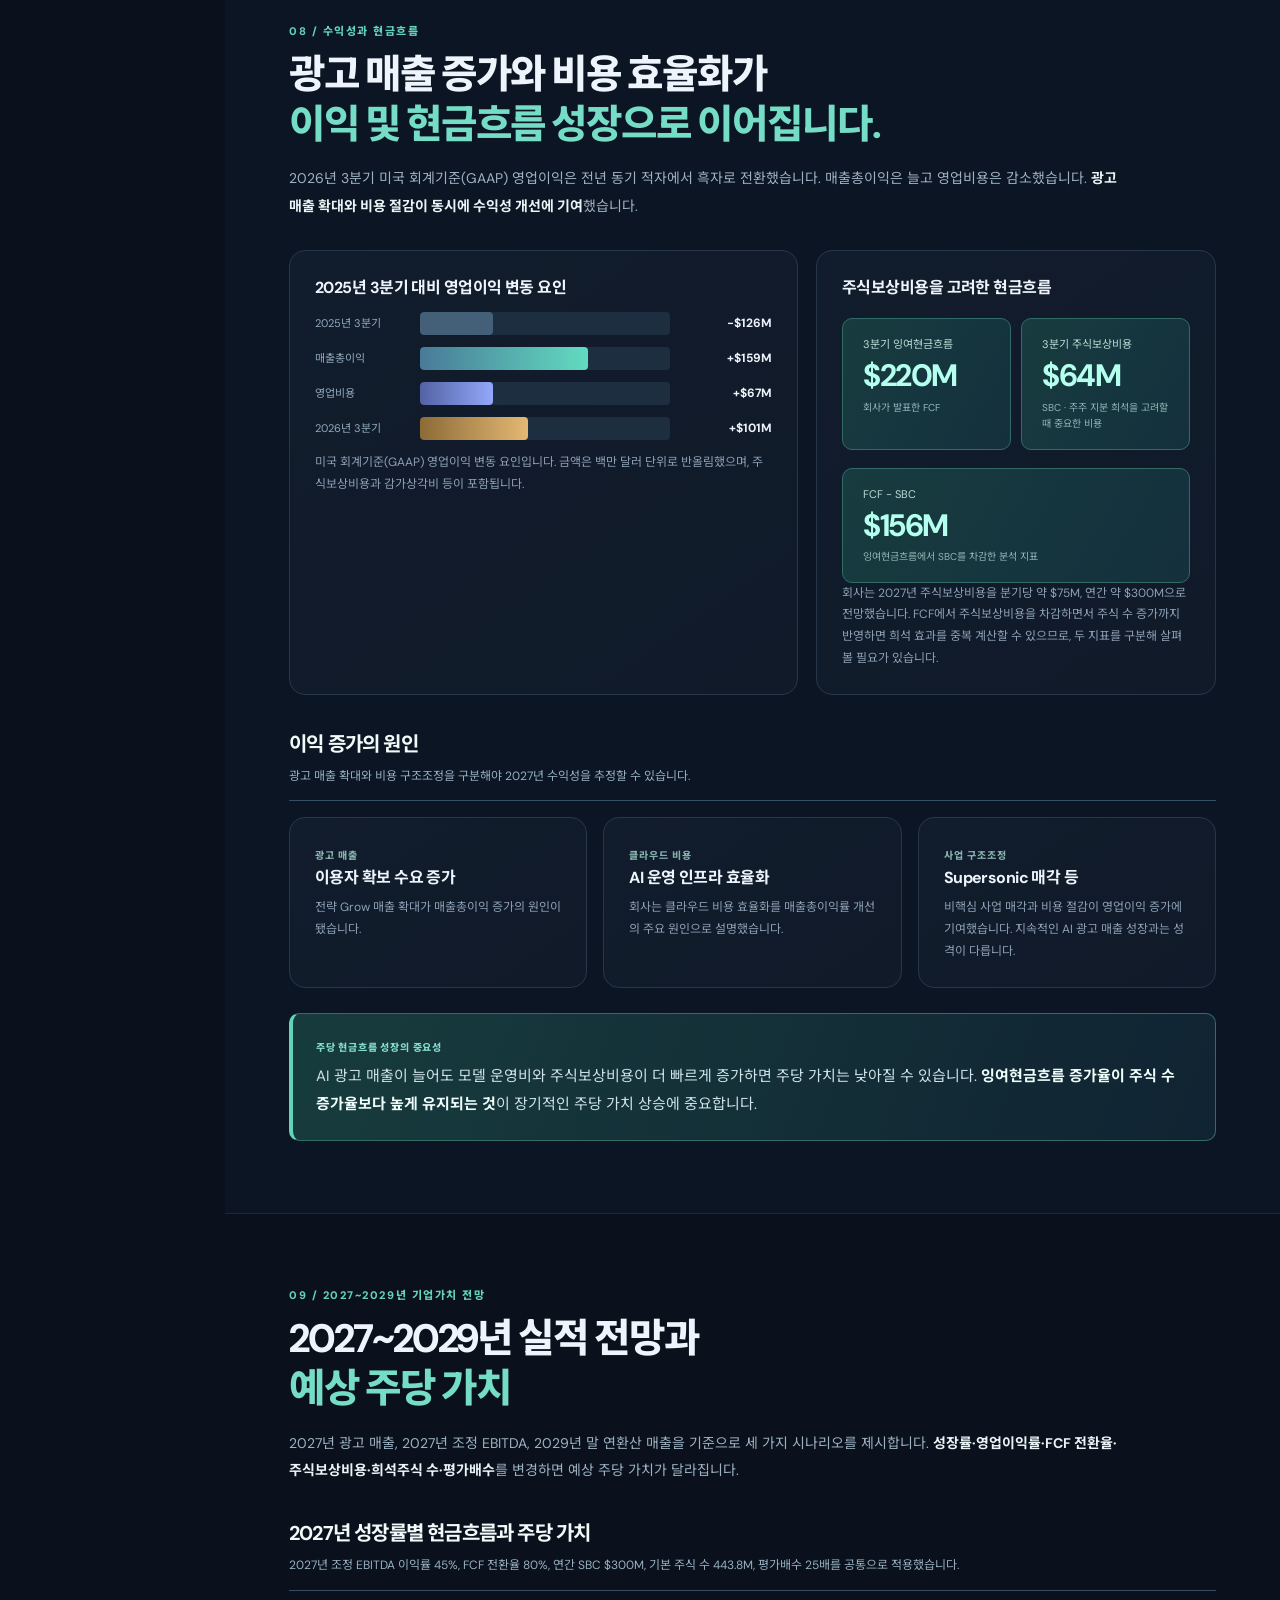
==== commit c9ccc118: "Expand AI-ad monetization evidence with Meta spend lift, AppLovin per-install revenue, Liftoff Corte" ====
--- a/unity/index.html
+++ b/unity/index.html
@@ -70,10 +70,48 @@
 @media(max-width:850px){.timeline3{grid-template-columns:1fr}.business-mix-labels{grid-template-columns:repeat(3,minmax(0,1fr))!important}}
 @media(max-width:550px){.research-subhead h3{font-size:17px}.evidence-value{font-size:36px}.business-mix-labels strong{font-size:16px}.business-mix-labels b{font-size:10px}.business-mix-labels small{font-size:9px}.multiple-tiles{grid-template-columns:repeat(2,1fr)}.cohort-graph{min-height:230px}.cohort-panel{padding:15px}.preset-apply .btn{flex:1}}
 .rail{overflow-y:auto;scrollbar-width:thin}
+
+/* AI 광고 기술이 경제적 성과로 연결되는 경로 */
+.ai-proof-section{background:radial-gradient(ellipse at 80% 6%,#164b474b,transparent 47%),#0e1928!important}
+.ai-proof-path{display:grid;grid-template-columns:1fr 28px 1fr 28px 1.2fr;gap:10px;align-items:center;margin:26px 0 20px}
+.ai-proof-step{background:#142838;border:1px solid #314c5d;border-radius:13px;padding:20px;min-height:140px}
+.ai-proof-step.is-core{background:#16413c;border-color:#4c9e90}
+.proof-step-number{font-size:11px;font-weight:800;letter-spacing:.08em;color:#7ed8c6;margin-bottom:9px}
+.ai-proof-step strong{font-size:17px;line-height:1.5;letter-spacing:-.04em;color:#effaf6}
+.ai-proof-step p{font-size:11px;color:#a6bdc8;line-height:1.75;margin:7px 0 0}
+.ai-proof-chevron{font-size:25px;text-align:center;color:#79cbbb}
+.ai-proof-main .card{min-height:260px}
+.proof-giant{font-size:clamp(42px,5.5vw,70px);font-weight:800;letter-spacing:-.075em;line-height:1.5;display:block}
+.ai-proof-section .card h3{font-size:15px;line-height:1.55;letter-spacing:-.035em;margin:4px 0 8px}
+.ai-proof-section .card p{font-size:12px;line-height:1.85;color:#adc2cf;margin:0}
+.proof-method{margin-top:16px;padding-top:12px;border-top:1px solid #375e61;color:#ace9d7;font-size:12px;font-weight:700}
+.ai-proof-minis{display:grid;grid-template-columns:repeat(3,minmax(0,1fr));gap:10px;margin:13px 0}
+.ai-proof-minis>div{padding:15px 16px;border:1px solid #345069;background:#14283a;border-radius:10px}
+.ai-proof-minis span{display:block;color:#a7bfcc;font-size:11px;line-height:1.6}
+.ai-proof-minis strong{display:block;font-size:25px;letter-spacing:-.06em;color:#a9ebdf;margin-top:3px}
+.ai-proof-applovin .grid{gap:13px}
+.proof-kpi{background:#101e2d;border:1px solid #263e51;border-radius:11px;padding:18px}
+.proof-kpi.primary{background:#173c3d;border-color:#61b9a9}
+.proof-kpi span{color:#a5bbcd;font-size:11px}
+.proof-kpi strong{display:block;font-size:42px;line-height:1.5;font-weight:800;letter-spacing:-.07em;color:#e2f5fa}
+.proof-kpi.primary strong{color:#9deed7}
+.proof-kpi p{font-size:11px!important}
+.proof-duration{display:flex;align-items:center;gap:18px;margin:12px 0 16px}
+.proof-duration>div{display:flex;flex-direction:column}
+.proof-duration span{color:#8ea6b8;font-size:11px}
+.proof-duration strong{font-size:32px;letter-spacing:-.06em}
+.proof-duration-arrow{font-size:25px!important;color:#79b8af!important}
+#ai-growth-chart{min-height:270px}
+#ai-growth-chart .hbar{margin:14px 0}
+#ai-growth-chart .hbar .name{width:145px}
+#ai-growth-chart .hbar .track{height:23px}
+#ai-growth-chart .hbar b{width:92px}
+@media(max-width:850px){.ai-proof-path{grid-template-columns:1fr}.ai-proof-chevron{transform:rotate(90deg);height:19px}.ai-proof-step{min-height:unset}.ai-proof-minis{grid-template-columns:repeat(3,1fr)}}
+@media(max-width:550px){.ai-proof-minis{grid-template-columns:1fr}.ai-proof-minis>div{padding:13px}.proof-kpi{padding:12px}.proof-kpi strong{font-size:34px}.ai-proof-main .card{min-height:unset}#ai-growth-chart .hbar .name{width:82px}#ai-growth-chart .hbar b{width:71px}}
 </style></head>
 <body>
-<header class="top"><a class="logo" href="#overview">unity<i>.</i>research</a><span class="topdesc">UNITY SOFTWARE · 투자분석</span><nav class="nav"><a href="#thesis">산업 전망</a><a href="#performance">실적·성장</a><a href="#vector">Vector</a><a href="#competition">경쟁사 비교</a><a href="#valuation">기업가치</a></nav><button class="topbtn" onclick="document.querySelector('#valuation').scrollIntoView({behavior:'smooth'})">시나리오 분석</button></header>
-<div class="shell"><aside class="rail"><div class="railt">UNITY 투자분석</div><a href="#overview"><em>01</em> 핵심 투자 포인트</a><a href="#thesis"><em>02</em> AI 산업의 투자 기회</a><a href="#business"><em>03</em> 사업 구조·수익 모델</a><a href="#performance"><em>04</em> 실적 및 4분기 전망</a><a href="#vector"><em>05</em> Vector 성장 동력</a><a href="#competition"><em>06</em> 경쟁사 비교</a><a href="#cash"><em>07</em> 수익성·현금흐름</a><a href="#valuation"><em>08</em> 2027~2029 기업가치</a><a href="#ecosystem"><em>09</em> 데이터·유통 경쟁력</a><a href="#market"><em>10</em> 광고시장 성장 전망</a><a href="#options"><em>11</em> AI 제작·추가 성장</a><a href="#risks"><em>12</em> 주요 위험 요인</a><a href="#sources"><em>13</em> 참고 자료·계산 기준</a><div class="railfoot">2026년 3분기 실적<br>2026년 2026년 4분기 회사 전망<br>2027~2029년 성장 전망<br>2026.11.16 기준</div></aside>
+<header class="top"><a class="logo" href="#overview">unity<i>.</i>research</a><span class="topdesc">UNITY SOFTWARE · 투자분석</span><nav class="nav"><a href="#thesis">산업 전망</a><a href="#ai-evidence">AI 광고 수익화</a><a href="#performance">실적·성장</a><a href="#vector">Vector</a><a href="#competition">경쟁사 비교</a><a href="#valuation">기업가치</a></nav><button class="topbtn" onclick="document.querySelector('#valuation').scrollIntoView({behavior:'smooth'})">시나리오 분석</button></header>
+<div class="shell"><aside class="rail"><div class="railt">UNITY 투자분석</div><a href="#overview"><em>01</em> 핵심 투자 포인트</a><a href="#thesis"><em>02</em> AI 산업의 투자 기회</a><a href="#ai-evidence"><em>03</em> AI 광고 수익화 증거</a><a href="#business"><em>04</em> 사업 구조·수익 모델</a><a href="#performance"><em>05</em> 실적 및 4분기 전망</a><a href="#vector"><em>06</em> Vector 성장 동력</a><a href="#competition"><em>07</em> 경쟁사 비교</a><a href="#cash"><em>08</em> 수익성·현금흐름</a><a href="#valuation"><em>09</em> 2027~2029 기업가치</a><a href="#ecosystem"><em>10</em> 데이터·유통 경쟁력</a><a href="#market"><em>11</em> 광고시장 성장 전망</a><a href="#options"><em>12</em> AI 제작·추가 성장</a><a href="#risks"><em>13</em> 주요 위험 요인</a><a href="#sources"><em>14</em> 참고 자료·계산 기준</a><div class="railfoot">2026년 3분기 실적<br>2026년 4분기 회사 전망<br>2027~2029년 성장 전망<br>2026.11.16 기준</div></aside>
 <main>
 <section id="overview" class="section hero"><div class="hero-content">
 <div class="pill"><span class="dot"></span> AI 산업의 새로운 투자 기회 · UNITY SOFTWARE (NYSE: U)</div>
@@ -105,12 +143,76 @@
 </div></div>
 <div class="card"><h3>AI 광고 매출 증가에 따른 이익</h3><div class="resultrow" style="margin:16px 0"><div class="result"><label>광고비 증가액</label><b id="proof-newspend">—</b><small>광고주의 실제 추가 집행액</small></div><div class="result"><label>플랫폼의 매출 증가액</label><b id="proof-newrev">—</b><small>광고비 증가액 × 순매출 인식 비율</small></div></div><div class="bigresult"><span>연간 영업이익 증가분(추정)</span><strong id="proof-profit">—</strong><p id="proof-explain"></p></div><div class="callout"><b>광고비 증가가 매출 성장의 핵심입니다.</b> AI로 광고 성과가 개선되면 광고주는 집행 예산을 늘릴 수 있습니다. 플랫폼에 남는 매출과 추가 운영비에 따라 영업이익 증가 폭이 결정됩니다.</div></div></div>
 
-<div class="research-subhead"><h3>글로벌 플랫폼에서도 확인되는 AI 광고의 경제적 효과</h3><p>각 기업이 공개한 수치는 측정 기준이 서로 다릅니다. AI 광고 성과 개선의 방향을 보여주는 자료입니다.</p></div><div class="grid three evidence-panels">
-<div class="card"><span class="panel-kicker">META · GEM</span><strong class="evidence-value mint">+9.6%</strong><h3>앱 광고 전환 건수</h3><p>GEM 적용 확대에 따른 앱 광고 전환 건수 증가. 전환율 개선 수치와는 구분됩니다.</p><p class="note">2026년 3분기 회사 발표</p></div>
-<div class="card"><span class="panel-kicker">GOOGLE · DISCOVER</span><strong class="evidence-value">+18%</strong><h3>광고주 가치</h3><p>개인화와 전환 예측 관련 모델·상품 개선으로 광고주 가치가 증가했습니다.</p><p class="note">2026년 회사 발표 · 상품별 측정치</p></div>
-<div class="card"><span class="panel-kicker">AMAZON · ADS AGENT</span><strong class="evidence-value gold">−6%</strong><h3>고객 확보 비용</h3><p>Ads Agent를 사용한 광고주의 고객 확보 비용 감소 사례입니다.</p><p class="note">2026년 2분기 회사 발표 · 통제 실험 아님</p></div></div>
+<div class="callout"><b>AI 광고 성과가 실제 지출 증가로 이어지는 사례:</b> Meta AI Business Assistant의 권고를 활용한 광고주는 유사한 비이용 광고주보다 광고비를 9% 더 집행했습니다. AI 모델별 광고 성과와 매출 증가의 근거는 <a class="inline-link" href="#ai-evidence">다음 장에서 기업별로 비교합니다.</a></div>
 <div class="investment-takeaway"><span>핵심 투자 포인트</span><p><strong>AI 성능 향상 → 광고주의 예산 확대 → 매출과 이익 증가 → 주당 잉여현금흐름 성장.</strong> Unity Vector의 고성장은 AI가 기존 광고사업의 수익성을 높일 수 있음을 보여줍니다.</p></div></section>
-<section id="business" class="section"><div class="eyebrow">03 / 사업 구조와 매출 발생 원리</div><h2>Unity는 게임 엔진과 광고 플랫폼을<br><span class='accent'>함께 보유한 기업입니다.</span></h2><p class="sectionlead">Create 사업은 게임 제작용 소프트웨어를 제공하고, Grow 사업은 이용자 확보와 광고 수익화를 지원합니다. <strong>Unity의 주요 성장 동력은 AI 광고 모델 Vector를 통한 광고주 지출 확대</strong>입니다. Unity 엔진으로 제작한 게임에서도 다른 광고 플랫폼을 사용할 수 있으므로 게임 엔진 점유율과 광고시장 점유율은 구분해야 합니다.</p><div class="flowbox"><div class="flowitem"><span class="chip">CREATE</span><strong>Unity Engine</strong><p>게임 제작과 운영을 지원하며, 소프트웨어 구독료와 라이선스 매출이 발생합니다.</p></div><div class="arrow">→</div><div class="flowitem active"><span class="chip mint">GROW / 광고주 수요</span><strong>Unity Ads + Vector</strong><p>AI를 활용해 광고 대상과 적정 입찰가격을 예측합니다.</p></div><div class="arrow">↔</div><div class="flowitem"><span class="chip blue">GROW / 광고 지면 공급</span><strong>LevelPlay / 광고 중개</strong><p>여러 광고 네트워크가 게임 내 광고 지면을 대상으로 입찰하도록 연결합니다.</p></div></div><div class="space"></div><div class="split"><div class="card"><div class="panelheading"><h3>광고비 배분 및 순매출 구조</h3><span>광고주의 집행액에 따른 매출 변화</span></div><div class="control"><div class="ends"><label for="deal-spend">광고주 총광고비</label><output id="deal-spend-o"></output></div><input id="deal-spend" type="range" min="100" max="1000" value="100" step="50"></div><div class="control"><div class="ends"><label for="deal-take">플랫폼의 순매출 인식 비율</label><output id="deal-take-o"></output></div><input id="deal-take" type="range" min="10" max="45" value="20" step="1"></div><div style="height:21px;background:#1f3d4b;border-radius:7px;display:flex;overflow:hidden;margin:13px 0 8px"><div id="deal-publisher" style="background:#5572a5;transition:width .3s"></div><div id="deal-platform" style="background:#63d3bb;transition:width .3s"></div></div><div class="toolrow minor"><span style="color:#9caedb">게임사·매체사 수취액</span><b id="deal-publisher-value"></b><span style="color:#9ce4d6">플랫폼 순매출</span><b id="deal-platform-value"></b></div></div><div class="card hi"><h3>광고주 집행액과 플랫폼 매출은 다릅니다</h3><p>Unity와 Liftoff는 광고 거래를 중개하고, 거래에서 자사에 귀속되는 금액을 매출로 인식합니다. 따라서 두 회사의 매출 차이가 광고주 총집행액의 차이와 일치하지는 않습니다.</p><div class="space"></div><span class="chip mint">광고 매출 산식</span><div style="margin-top:10px;color:#dceeea;font-weight:700;font-size:14px;line-height:1.8">Unity 광고 매출 = 광고주 전체 광고비 × Unity에 배정된 비중 × 순매출 인식 비율</div><p class="note">광고 매출은 퍼블리셔 지급액 등을 제외한 순액 기준이며, 위 비율은 예시로 설정한 값입니다.</p></div></div>
+<section id="ai-evidence" class="section ai-proof-section">
+<div class="eyebrow">03 / AI 광고 수익화의 실제 성과</div>
+<h2>AI 광고의 성과 개선은<br><span class="accent">광고비 증액과 매출 성장으로 이어지고 있습니다.</span></h2>
+<p class="sectionlead">Meta·AppLovin·Unity·Liftoff의 공식 공시와 경영진 발언에는 AI 광고 기술이 고객의 광고 성과를 개선하고, 광고주 지출과 플랫폼 매출이 늘어나는 현상이 함께 나타납니다. <strong>모델 성능, 광고주의 실제 지출, 플랫폼 매출을 구분해 살펴보면 AI 수익화가 진행되는 경로를 파악할 수 있습니다.</strong></p>
+<div class="ai-proof-path">
+<div class="ai-proof-step"><div class="proof-step-number">01 / 광고 성과</div><strong>더 정확한 이용자 예측</strong><p>구매·설치 전환 증가<br>고객 확보 비용 감소</p></div>
+<div class="ai-proof-chevron">→</div>
+<div class="ai-proof-step"><div class="proof-step-number">02 / 고객 지출</div><strong>광고주 예산 확대</strong><p>목표 ROAS를 유지하면서<br>집행액 증가</p></div>
+<div class="ai-proof-chevron">→</div>
+<div class="ai-proof-step is-core"><div class="proof-step-number">03 / 플랫폼 실적</div><strong>매출·이익·현금흐름</strong><p>광고 거래의 수익 확대<br>주당 현금흐름 증가 기회</p></div>
+</div>
+
+<div class="research-subhead"><h3>1. Meta: AI 광고 도구를 사용한 광고주의 실제 지출 증가</h3><p>2026년 3분기 Meta 공식 어닝콜. AI Business Assistant 사용 광고주와 유사한 비사용 광고주를 비교한 회사 추정치입니다.</p></div>
+<div class="grid two ai-proof-main">
+<div class="card hi"><span class="panel-kicker">META · AI BUSINESS ASSISTANT</span><div class="proof-giant mint">+9%</div><h3>광고주 광고비 집행액</h3><p>AI Business Assistant의 추천 기능을 활용한 광고주는 유사한 비이용 광고주보다 <strong>광고비를 약 9% 더 집행</strong>했습니다.</p><div class="proof-method">AI를 통한 광고 효과가 광고주 예산 증액으로 연결된 사례</div></div>
+<div class="card"><span class="panel-kicker">같은 광고주 집단</span><div class="proof-giant">약 +5%</div><h3>광고 전환 건수</h3><p>전환당 비용을 유지하면서 약 5% 더 많은 전환을 확보했습니다. 광고 효율 개선과 광고비 증액이 동시에 나타났습니다.</p><p class="note">유사 집단 간 비교에 기반한 회사 추정치이며 무작위 배정 실험으로 검증된 AI만의 순수 효과는 아닙니다.</p></div>
+</div>
+<div class="ai-proof-minis">
+<div><span>Meta GEM · 앱 광고 전환</span><strong>+9.6%</strong></div>
+<div><span>Meta GEM · 외부 사이트 전환</span><strong>+1.7%</strong></div>
+<div><span>Meta Andromeda · Facebook 전환</span><strong>+1.4%</strong></div>
+</div>
+<p class="note">광고 전환 수치들은 각각 다른 광고상품·노출 환경에서 측정됐으며 합산할 수 없습니다. <a class="inline-link" href="https://s21.q4cdn.com/399680738/files/content_files/META-Q3-2026-Earnings-Call-Transcript.pdf" target="_blank" rel="noopener noreferrer">출처: Meta 2026년 3분기 공식 어닝콜</a></p>
+
+<div class="research-subhead"><h3>2. AppLovin: 설치 건수보다 설치당 수익 증가가 두드러집니다</h3><p>2026년 3분기 Form 10-Q에서 회사는 광고 매출 성장의 주요 원인을 AppLovin Ads의 성과 개선이라고 설명했습니다.</p></div>
+<div class="card ai-proof-applovin">
+<div class="grid three">
+<div class="proof-kpi"><span>광고 설치 건수 · YoY</span><strong>+2%</strong><p>광고 설치 수는 소폭 증가</p></div>
+<div class="proof-kpi primary"><span>설치당 순매출 · YoY</span><strong>+55%</strong><p>설치당 확보하는 플랫폼 매출 증가</p></div>
+<div class="proof-kpi"><span>전사 매출 · YoY</span><strong>+55%</strong><p>3분기 $2.185B</p></div>
+</div>
+<div class="callout" style="margin-top:16px"><b>투자 관점:</b> 단순한 설치 건수 증가보다 설치당 순매출의 상승이 매출 성장에 중요한 역할을 했습니다. 다만 광고주 구성·입찰가격·수익배분 변화도 반영될 수 있으므로 <strong>전체 상승분을 AXON 모델만의 효과로 볼 수는 없습니다.</strong></div>
+<p class="note"><a class="inline-link" href="https://www.sec.gov/Archives/edgar/data/1751008/000175100826000069/app-20260930.htm" target="_blank" rel="noopener noreferrer">출처: AppLovin 2026년 3분기 SEC 10-Q · 매출 변동 요인</a></p>
+</div>
+
+<div class="research-subhead"><h3>3. Liftoff: 더 많은 데이터를 활용하고 학습 시간을 단축했습니다</h3><p>Cortex의 AI 예측 모델은 비게임 이용자의 구매 데이터까지 활용해 광고 성과를 높이고, 신규 캠페인의 학습 기간을 단축했습니다.</p></div>
+<div class="grid two">
+<div class="card"><span class="panel-kicker">CORTEX · 예측 정확도</span><strong class="proof-giant mint">약 +30%</strong><h3>게임 이용자 가치 예측 정확도</h3><p>과거 회사 자체 연구에서 <strong>비게임 구매 데이터를 추가했을 때</strong> 게임 광고 예측 정확도가 약 30% 개선됐습니다.</p><p class="note">예측 정확도의 개선 수치입니다. ROAS나 실제 광고 매출이 30% 늘었다는 뜻은 아닙니다.</p></div>
+<div class="card"><span class="panel-kicker">CORTEX · 학습 속도</span><div class="proof-duration"><div><span>기존</span><strong>약 2주</strong></div><span class="proof-duration-arrow">→</span><div><span>개선 후</span><strong class="mint">하루 미만</strong></div></div><h3>신규 캠페인 최적화 기간</h3><p>신경망 기반 Cortex 도입 이후 캠페인이 최적화 단계에 도달하기까지 걸리는 기간이 크게 단축됐다는 회사 설명입니다.</p><p class="note">장기간에 걸친 기술 전환의 효과로, 2026년 한 분기만의 개선 수치는 아닙니다.</p></div>
+</div>
+<p class="note"><a class="inline-link" href="https://www.marketbeat.com/earnings/reports/2026-11-12-liftoff-mobile-inc-stock/" target="_blank" rel="noopener noreferrer">출처: Liftoff 2026년 3분기 어닝콜</a> · <a class="inline-link" href="https://www.prnewswire.com/news-releases/liftoff-introduces-next-wave-of-cortex-innovations-powering-the-future-of-mobile-advertising-302776340.html" target="_blank" rel="noopener noreferrer">Cortex 제품·기술 발표</a></p>
+
+<div class="research-subhead"><h3>4. 추가 AI 광고 성과: Google·Amazon·Unity</h3><p>광고 전환율과 고객 확보 비용의 변화는 광고주가 더 많은 예산을 집행할 경제적 유인을 높일 수 있습니다.</p></div>
+<div class="grid three evidence-panels">
+<div class="card"><span class="panel-kicker">GOOGLE · DISCOVER</span><strong class="evidence-value">+18%</strong><h3>광고주 가치 증가</h3><p>개인화·전환 예측 관련 모델과 광고상품 개선에 따른 회사 측 측정치입니다.</p></div>
+<div class="card"><span class="panel-kicker">AMAZON · ADS AGENT</span><strong class="evidence-value gold">−6%</strong><h3>고객 확보 비용 감소</h3><p>Ads Agent 사용 광고주 집단의 성과 사례로, 동일 조건의 무작위 실험 결과는 아닙니다.</p></div>
+<div class="card"><span class="panel-kicker">UNITY · VECTOR</span><strong class="evidence-value mint">약 90%</strong><h3>Vector 매출 증가분 중 기존 광고주 기여</h3><p>기존 고객의 광고비 증액이 2026년 3분기 Vector 매출 증가를 주도했습니다.</p></div>
+</div>
+<p class="note">Google·Amazon은 각 회사의 발표 사례이고, Unity는 2026년 3분기 경영진 설명입니다. 서로 다른 성과 지표이므로 직접 합산하거나 기술 순위로 해석할 수 없습니다.</p>
+
+<div class="research-subhead"><h3>5. AI 광고 관련 기업들의 실제 매출 성장</h3><p>2026년 3분기 매출 성장률을 비교했습니다. AI 성능 개선 외에도 광고 시장의 성장, 가격, 광고주 구성, 사업 범위 변화가 영향을 줍니다.</p></div>
+<div class="card">
+<div class="panelheading"><h3>주요 광고 플랫폼 매출 비교</h3><div class="choices" id="ai-growth-controls"><button class="choice on" data-ai-chart="growth">전년 대비 성장률</button><button class="choice" data-ai-chart="amount">분기 매출액</button></div></div>
+<div id="ai-growth-chart" aria-live="polite"><p class="minor">기업별 광고 매출 성장률과 규모</p></div>
+<div class="legend" style="margin-top:15px"><span><i style="background:#63d3bb"></i>Unity 전략 Grow</span><span><i style="background:#8094ff"></i>다른 광고 플랫폼</span></div>
+<div class="tablewrap" style="margin-top:18px"><table class="datatable"><thead><tr><th>기업</th><th>매출 범위</th><th class="right">2026 Q3 매출</th><th class="right">YoY</th></tr></thead><tbody>
+<tr><td><strong>Unity</strong></td><td>전략 Grow</td><td class="right">$431.5M</td><td class="right mint">+90%</td></tr>
+<tr><td>AppLovin</td><td>광고 중심 전사</td><td class="right">$2.185B</td><td class="right">+55%</td></tr>
+<tr><td>Liftoff</td><td>핵심 광고 순매출</td><td class="right">$236.7M</td><td class="right">+33%</td></tr>
+<tr><td>Meta</td><td>광고 매출</td><td class="right">$63.061B</td><td class="right">+26%</td></tr>
+<tr><td>Amazon</td><td>광고 서비스</td><td class="right">$19.637B</td><td class="right">+11%</td></tr>
+<tr><td>Google</td><td>광고 매출</td><td class="right">$82.012B</td><td class="right">+10.6%</td></tr>
+</tbody></table></div>
+<p class="note"><strong>비교 기준:</strong> 전년 동기 대비 보고 매출 성장률. 앱 광고 중개사의 순매출과 Meta·Google·Amazon의 광고 서비스 매출은 인식 방식과 사업 범위가 다릅니다. 모든 매출 증가가 AI 모델 단독의 기여는 아닙니다.</p>
+</div>
+<div class="investment-takeaway"><span>AI 광고산업의 수익화 구조</span><p><strong>AI 예측 성능의 향상 → 광고주 ROI 개선 → 광고비 집행 확대 → 광고 플랫폼 매출 성장.</strong> Meta의 광고비 +9%는 실제 집행액 증가의 사례이고, AppLovin의 설치당 순매출 +55%와 Unity의 기존 광고주 지출 확대는 플랫폼 수익 증가의 증거입니다. 향후 경쟁력은 고객 성과 개선을 영업이익과 주당 현금흐름으로 얼마나 연결하는지에 달려 있습니다.</p></div>
+</section>
+<section id="business" class="section"><div class="eyebrow">04 / 사업 구조와 매출 발생 원리</div><h2>Unity는 게임 엔진과 광고 플랫폼을<br><span class='accent'>함께 보유한 기업입니다.</span></h2><p class="sectionlead">Create 사업은 게임 제작용 소프트웨어를 제공하고, Grow 사업은 이용자 확보와 광고 수익화를 지원합니다. <strong>Unity의 주요 성장 동력은 AI 광고 모델 Vector를 통한 광고주 지출 확대</strong>입니다. Unity 엔진으로 제작한 게임에서도 다른 광고 플랫폼을 사용할 수 있으므로 게임 엔진 점유율과 광고시장 점유율은 구분해야 합니다.</p><div class="flowbox"><div class="flowitem"><span class="chip">CREATE</span><strong>Unity Engine</strong><p>게임 제작과 운영을 지원하며, 소프트웨어 구독료와 라이선스 매출이 발생합니다.</p></div><div class="arrow">→</div><div class="flowitem active"><span class="chip mint">GROW / 광고주 수요</span><strong>Unity Ads + Vector</strong><p>AI를 활용해 광고 대상과 적정 입찰가격을 예측합니다.</p></div><div class="arrow">↔</div><div class="flowitem"><span class="chip blue">GROW / 광고 지면 공급</span><strong>LevelPlay / 광고 중개</strong><p>여러 광고 네트워크가 게임 내 광고 지면을 대상으로 입찰하도록 연결합니다.</p></div></div><div class="space"></div><div class="split"><div class="card"><div class="panelheading"><h3>광고비 배분 및 순매출 구조</h3><span>광고주의 집행액에 따른 매출 변화</span></div><div class="control"><div class="ends"><label for="deal-spend">광고주 총광고비</label><output id="deal-spend-o"></output></div><input id="deal-spend" type="range" min="100" max="1000" value="100" step="50"></div><div class="control"><div class="ends"><label for="deal-take">플랫폼의 순매출 인식 비율</label><output id="deal-take-o"></output></div><input id="deal-take" type="range" min="10" max="45" value="20" step="1"></div><div style="height:21px;background:#1f3d4b;border-radius:7px;display:flex;overflow:hidden;margin:13px 0 8px"><div id="deal-publisher" style="background:#5572a5;transition:width .3s"></div><div id="deal-platform" style="background:#63d3bb;transition:width .3s"></div></div><div class="toolrow minor"><span style="color:#9caedb">게임사·매체사 수취액</span><b id="deal-publisher-value"></b><span style="color:#9ce4d6">플랫폼 순매출</span><b id="deal-platform-value"></b></div></div><div class="card hi"><h3>광고주 집행액과 플랫폼 매출은 다릅니다</h3><p>Unity와 Liftoff는 광고 거래를 중개하고, 거래에서 자사에 귀속되는 금액을 매출로 인식합니다. 따라서 두 회사의 매출 차이가 광고주 총집행액의 차이와 일치하지는 않습니다.</p><div class="space"></div><span class="chip mint">광고 매출 산식</span><div style="margin-top:10px;color:#dceeea;font-weight:700;font-size:14px;line-height:1.8">Unity 광고 매출 = 광고주 전체 광고비 × Unity에 배정된 비중 × 순매출 인식 비율</div><p class="note">광고 매출은 퍼블리셔 지급액 등을 제외한 순액 기준이며, 위 비율은 예시로 설정한 값입니다.</p></div></div>
 <div class="research-subhead"><h3>게임 제작에서 광고 매출까지 이어지는 사업 구조</h3><p>Create는 제작 도구 구독·라이선스, Grow는 광고 최적화와 중개를 통한 수익화 사업입니다.</p></div><div class="grid two">
 <div class="card"><h3>게임 엔진이란?</h3><p>게임 개발에 필요한 그래픽·물리효과·조작·배포 기능을 제공하는 제작 도구입니다. 개발사는 개별 기능을 처음부터 만들지 않고 콘텐츠 제작에 집중할 수 있습니다.</p></div>
 <div class="card"><h3>광고 플랫폼은 어떻게 돈을 버나?</h3><p>광고주는 이용자 확보를 위해 광고비를 지출하고, 게임사는 게임 안에 광고 공간을 제공합니다. Vector가 광고 대상을 예측하고, 광고 거래 과정에서 Unity의 순매출이 발생합니다.</p></div></div>
@@ -118,7 +220,7 @@
 <div><b>전략 Grow</b><strong>$431.5M</strong><small>전년 대비 +90%</small></div><div><b>전략 Create</b><strong>약 $165M</strong><small>전략 기준 +11%</small></div><div><b>비전략 사업</b><strong>약 $26M</strong><small>전년 대비 −73%</small></div>
 </div><p class="note">전략 Grow에는 Vector 이외의 광고·수익화 서비스도 포함되며 금액은 반올림했습니다.</p></div>
 <div class="investment-takeaway"><span>사업 경쟁력</span><p><strong>게임 엔진 시장점유율과 광고시장 점유율은 다릅니다.</strong> Unity의 게임 개발자 생태계를 Vector의 성능 개선과 광고주 지출 확대에 활용하는 것이 중장기 성장의 핵심입니다.</p></div></section>
-<section id="performance" class="section"><div class="eyebrow">04 / 실적 및 회사 전망</div><h2>광고 매출 성장률이 높아지면서<br><span class='accent'>이익과 현금흐름도 증가하고 있습니다.</span></h2><p class="sectionlead">2026년 3분기 매출은 $622M, 조정 EBITDA는 $257M, 잉여현금흐름은 $220M입니다. 전략 Grow 사업의 매출 성장률은 1분기 49%, 2분기 63%, 3분기 90%로 높아졌습니다. <strong>4분기 회사 전망치는 전년 동기 대비 105~107% 성장</strong>입니다.</p>
+<section id="performance" class="section"><div class="eyebrow">05 / 실적 및 회사 전망</div><h2>광고 매출 성장률이 높아지면서<br><span class='accent'>이익과 현금흐름도 증가하고 있습니다.</span></h2><p class="sectionlead">2026년 3분기 매출은 $622M, 조정 EBITDA는 $257M, 잉여현금흐름은 $220M입니다. 전략 Grow 사업의 매출 성장률은 1분기 49%, 2분기 63%, 3분기 90%로 높아졌습니다. <strong>4분기 회사 전망치는 전년 동기 대비 105~107% 성장</strong>입니다.</p>
 <div class="split"><div class="card"><div class="panelheading"><h3>분기별 전략 사업 매출 및 조정 EBITDA</h3><div class="choices"><button class="choice on" data-series="revenue">매출</button><button class="choice" data-series="ebitda">EBITDA</button></div></div><div id="earn-chart"></div><div class="legend"><span><i style="background:#63d3bb"></i>1~3분기 실제 실적</span><span><i style="background:#e3ba77"></i>4분기 회사 전망치</span></div><p class="note">금액 단위: 백만 달러. 매출은 전략 사업 기준, 조정 EBITDA는 전사 기준입니다.</p></div><div class="card"><h3>2026년 4분기 회사 전망</h3><div class="grid two" style="gap:10px;margin-top:17px"><div class="result"><label>전략 Grow</label><b>$515~520M</b><small>전년 동기 대비 +105~107%</small></div><div class="result"><label>Vector 매출</label><b>+21~23%</b><small>전 분기 대비 성장 전망</small></div><div class="result"><label>전략 매출 합계</label><b>$683~691M</b><small>전년 동기 대비 +65~67%</small></div><div class="result"><label>조정 EBITDA</label><b>$290~295M</b><small>회사 전망치 범위</small></div></div><p class="note">4분기 매출 전망치는 전략 Grow·Create 사업을 대상으로 하며, 비전략 사업 매출은 포함하지 않습니다.</p></div></div>
 <div class="space"></div><div class="grid three"><div class="card"><span class="chip mint">회사 전망치 상회</span><strong class="stat mint">+3.7% / +6.1% / +8.5%</strong><p>1~3분기 실제 매출이 최초 회사 전망치 상단을 초과한 비율입니다. 3분기는 전략 사업, 1~2분기는 전사 매출 기준입니다.</p></div><div class="card"><span class="chip gold">영업 수익성 개선</span><strong class="stat">$257M</strong><p>3분기 조정 EBITDA는 $257M으로, 2분기 $160M보다 약 60% 증가했습니다.</p></div><div class="card"><span class="chip blue">현금흐름 증가</span><strong class="stat">$156M</strong><p>3분기 잉여현금흐름 $220M에서 주식보상비용 약 $64M을 차감한 값입니다.</p></div></div>
 <div class="research-subhead"><h3>광고 매출과 이익 성장의 동시 가속</h3><p>3분기 전략 사업 매출은 전 분기 대비 22.6%, 조정 EBITDA는 60.2% 증가했습니다.</p></div><div class="grid three quick-metrics">
@@ -131,7 +233,7 @@
 <tr><td>1분기</td><td class="right">+3.7%</td><td class="right mint">+25.7%</td></tr><tr><td>2분기</td><td class="right">+6.1%</td><td class="right mint">+18.7%</td></tr><tr><td>3분기</td><td class="right">+8.5%</td><td class="right mint">+35.1%</td></tr>
 </tbody></table></div><p class="note">매출은 1~2분기 전사 기준, 3분기 전략 사업 기준입니다. 최초 전망 상단과 실제 실적을 비교했습니다.</p></div></div>
 <div class="investment-takeaway"><span>매출 성장과 수익성 개선</span><p><strong>2026년 3분기 전략 Grow 매출은 90%, 조정 EBITDA는 134% 증가했습니다.</strong> 광고 매출이 빠르게 늘면서 영업 효율도 높아지고 있습니다. 비핵심 사업 정리 이후 수익성 추이가 중요한 변수입니다.</p></div></section>
-<section id="vector" class="section"><div class="eyebrow">05 / Vector의 매출 성장 동력</div><h2>Vector의 광고 성과 개선이<br><span class='accent'>광고주의 지출 확대를 이끌고 있습니다.</span></h2><p class="sectionlead">Vector는 이용자가 광고를 본 뒤 앱을 설치하거나 결제하고, 장기간 서비스를 이용할 가능성을 예측합니다. AI의 예측 정확도가 높아지면 광고주는 같은 비용으로 더 큰 성과를 얻을 수 있습니다. <strong>광고 투자수익률(ROAS) 개선을 바탕으로 광고주의 지출이 증가하는 것이 Unity 광고 매출 성장의 핵심</strong>입니다.</p>
+<section id="vector" class="section"><div class="eyebrow">06 / Vector의 매출 성장 동력</div><h2>Vector의 광고 성과 개선이<br><span class='accent'>광고주의 지출 확대를 이끌고 있습니다.</span></h2><p class="sectionlead">Vector는 이용자가 광고를 본 뒤 앱을 설치하거나 결제하고, 장기간 서비스를 이용할 가능성을 예측합니다. AI의 예측 정확도가 높아지면 광고주는 같은 비용으로 더 큰 성과를 얻을 수 있습니다. <strong>광고 투자수익률(ROAS) 개선을 바탕으로 광고주의 지출이 증가하는 것이 Unity 광고 매출 성장의 핵심</strong>입니다.</p>
 <div class="split"><div class="card"><div class="panelheading"><h3>광고 효율 개선에 따른 광고비 변화</h3><span>광고 수익률과 광고비의 관계를 설명하는 예시</span></div><div class="control"><div class="ends"><label for="roas-spend">기존 광고 집행액</label><output id="roas-spend-o"></output></div><input id="roas-spend" type="range" min="500" max="10000" step="100" value="1000"></div><div class="control"><div class="ends"><label for="roas-before">AI 개선 전 광고 수익률(ROAS)</label><output id="roas-before-o"></output></div><input id="roas-before" type="range" min="70" max="200" value="120" step="5"></div><div class="control"><div class="ends"><label for="roas-after">AI 개선 후 광고 수익률(ROAS)</label><output id="roas-after-o"></output></div><input id="roas-after" type="range" min="70" max="260" value="150" step="5"></div><div class="resultrow"><div class="result"><label>광고를 통해 발생한 예상 매출</label><b id="roas-revenue"></b><small>광고비를 변경하지 않은 경우</small></div><div class="result"><label>기존 목표 ROAS를 유지할 때의 광고비 한도</label><b id="roas-cap"></b><small id="roas-delta"></small></div></div></div><div class="card"><h3>Vector 매출 성장과 기존 광고주의 지출 확대</h3><div class="grid two" style="gap:13px;margin:15px 0"><div><strong class="large-number mint">+126%</strong><p class="minor">Vector 매출 증가율(전년 동기 대비)</p></div><div><strong class="large-number">+40%</strong><p class="minor">Vector 매출 증가율(전 분기 대비)</p></div><div><strong class="large-number">90%</strong><p class="minor">Vector 매출 증가분 중 기존 광고주 기여 비중</p></div><div><strong class="large-number gold">+27%</strong><p class="minor">광고주 계정 수 증가율(전 분기 대비)</p></div></div><div class="callout"><b>광고주 확대:</b> 3분기 Vector 매출 증가분 중 약 90%가 기존 광고주에게서 발생했습니다. 광고주 계정 수 역시 전분기 대비 27% 늘었습니다.</div></div></div>
 <div class="space"></div><div class="split"><div class="card"><div class="panelheading"><h3>광고 이후 7일과 28일의 이용자 가치 비교</h3><div class="choices"><button class="choice on" data-day="7">설치 후 7일</button><button class="choice" data-day="28">설치 후 28일</button></div></div><div id="d-chart"></div><p class="note">이용자 A·B의 매출 발생 시점을 비교한 예시입니다. D28은 설치 후 28일 동안의 결제 및 광고 수익을 반영한 광고상품입니다.</p></div><div class="card"><h3>고객사 사례: Homa의 All in Hole</h3><p>Homa가 D28 캠페인을 도입한 뒤 발표한 주요 성과입니다. (Unity 발표 기준)</p><div class="grid three" style="margin:22px 0 13px;gap:10px"><div><strong class="stat mint">+14%</strong><span class="minor">설치 후 28일간 이용자당 매출(ARPU)</span></div><div><strong class="stat mint">+63%</strong><span class="minor">28일차 이용자 유지율</span></div><div><strong class="stat gold">3배</strong><span class="minor">광고 집행액</span></div></div><div class="callout">Homa 사례에서는 이용자당 매출과 유지율이 개선되면서 광고비 집행도 증가했습니다. 광고 성과 개선이 광고주 지출 확대에 기여할 수 있음을 보여줍니다.</div></div></div>
 <div class="research-subhead"><h3>AI 모델 교체와 비용 구조 개편</h3><p>Vector의 고성장과 함께 광고 데이터·클라우드 효율화, 비핵심 사업 정리가 진행됐습니다.</p></div><div class="timeline3">
@@ -141,7 +243,7 @@
 <div class="grid two"><div class="card"><h3>매출 성장의 경제적 원인</h3><p>경영진은 3분기 Vector 매출 증가가 <strong>수수료율 인상보다 앱 설치 확대와 광고를 통해 확보한 이용자 가치 상승</strong>에 주로 기인했다고 설명했습니다.</p><p class="note">2026년 3분기 어닝콜의 회사 설명입니다.</p></div>
 <div class="card"><h3>구형 AI 모델 대비 초기 성과</h3><strong class="stat mint">+15~20%</strong><p>Vector 초기 iOS 표본에서 설치 건수와 확보 이용자의 결제액이 구형 Unity AI 모델 대비 개선됐습니다.</p><p class="note">초기 표본에 대한 회사 발표로, 전체 광고주 평균 성과를 의미하지 않습니다.</p></div></div>
 <div class="investment-takeaway"><span>기존 광고주가 이끄는 Vector 성장</span><p>3분기 Vector 매출 증가분의 약 90%는 기존 광고주의 광고비 증액에서 나왔습니다. <strong>광고 성과 개선이 신규 고객 유치와 기존 고객의 지출 확대로 이어지는 구조</strong>입니다.</p></div></section>
-<section id="competition" class="section"><div class="eyebrow">06 / 주요 AI 광고 플랫폼 비교</div><h2>AI 광고 플랫폼 3사의<br><span class='accent'>매출 성장률과 수익성을 비교합니다.</span></h2><p class="sectionlead">AppLovin은 높은 광고 매출과 수익성, Unity는 게임 개발 생태계와 Vector의 빠른 성장, Liftoff는 게임·비게임 앱 전반의 광고주 기반이 강점입니다. <strong>기업별로 매출에 포함되는 사업 범위가 다르므로</strong> 광고 관련 매출과 전사 수익성을 구분해 비교했습니다.</p><div class="panelheading"><h3>AppLovin·Unity·Liftoff의 주요 실적</h3><div class="choices" id="cmp-tabs"><button class="choice on" data-cmp="growth">광고 관련 매출 증가율</button><button class="choice" data-cmp="scale">분기 광고 관련 매출액</button><button class="choice" data-cmp="margin">전사 조정 EBITDA 이익률</button></div></div><div class="comparegrid" id="cmp-cards"></div><div class="space"></div><div class="card"><h3>경쟁은 광고주 확보·광고 중개·게임 제작 분야에서 이루어집니다</h3><div class="tablewrap"><table class="datatable"><thead><tr><th>시장</th><th>경쟁사</th><th>Unity의 주요 경쟁 요인</th></tr></thead><tbody><tr><td><strong>광고주 예산</strong></td><td>AXON · Cortex · Moloco · Mintegral</td><td>동일한 ROAS에서 더 많은 광고 예산 확보</td></tr><tr><td><strong>광고 중개</strong></td><td>AppLovin MAX · Google AdMob</td><td>LevelPlay 채택 확대와 게임사의 광고 수익 개선</td></tr><tr><td><strong>제작·유통</strong></td><td>Unreal Engine · Roblox · AI 제작 도구</td><td>개발자 확보 → 게임 출시 → Grow 서비스 이용</td></tr></tbody></table></div><p class="note">2026년 3분기 기준 Unity 전략 Grow 매출은 90%, AppLovin 매출은 55%, Liftoff 핵심 광고 매출은 33% 증가했습니다. 세 회사 모두 자체 AI 광고 모델을 보유하고 있지만 <strong>매출 규모·성장률·이익률은 서로 다릅니다.</strong></p></div>
+<section id="competition" class="section"><div class="eyebrow">07 / 주요 AI 광고 플랫폼 비교</div><h2>AI 광고 플랫폼 3사의<br><span class='accent'>매출 성장률과 수익성을 비교합니다.</span></h2><p class="sectionlead">AppLovin은 높은 광고 매출과 수익성, Unity는 게임 개발 생태계와 Vector의 빠른 성장, Liftoff는 게임·비게임 앱 전반의 광고주 기반이 강점입니다. <strong>기업별로 매출에 포함되는 사업 범위가 다르므로</strong> 광고 관련 매출과 전사 수익성을 구분해 비교했습니다.</p><div class="panelheading"><h3>AppLovin·Unity·Liftoff의 주요 실적</h3><div class="choices" id="cmp-tabs"><button class="choice on" data-cmp="growth">광고 관련 매출 증가율</button><button class="choice" data-cmp="scale">분기 광고 관련 매출액</button><button class="choice" data-cmp="margin">전사 조정 EBITDA 이익률</button></div></div><div class="comparegrid" id="cmp-cards"></div><div class="space"></div><div class="card"><h3>경쟁은 광고주 확보·광고 중개·게임 제작 분야에서 이루어집니다</h3><div class="tablewrap"><table class="datatable"><thead><tr><th>시장</th><th>경쟁사</th><th>Unity의 주요 경쟁 요인</th></tr></thead><tbody><tr><td><strong>광고주 예산</strong></td><td>AXON · Cortex · Moloco · Mintegral</td><td>동일한 ROAS에서 더 많은 광고 예산 확보</td></tr><tr><td><strong>광고 중개</strong></td><td>AppLovin MAX · Google AdMob</td><td>LevelPlay 채택 확대와 게임사의 광고 수익 개선</td></tr><tr><td><strong>제작·유통</strong></td><td>Unreal Engine · Roblox · AI 제작 도구</td><td>개발자 확보 → 게임 출시 → Grow 서비스 이용</td></tr></tbody></table></div><p class="note">2026년 3분기 기준 Unity 전략 Grow 매출은 90%, AppLovin 매출은 55%, Liftoff 핵심 광고 매출은 33% 증가했습니다. 세 회사 모두 자체 AI 광고 모델을 보유하고 있지만 <strong>매출 규모·성장률·이익률은 서로 다릅니다.</strong></p></div>
 <div class="research-subhead"><h3>AXON 2.0과 Vector 도입 후 7개 분기 성장 비교</h3><p>AppLovin은 공시 광고 매출, Unity는 일부 공개 비중과 성장률로 역산한 Unity Ads 네트워크 매출 추정치입니다. Vector 단독 매출 자료가 아닙니다.</p></div>
 <div class="card cohort-panel">
 <div class="panelheading"><h3>AI 모델 도입 이후 매출 성장 경로</h3><div class="choices" id="cohort-controls"><button class="choice on" data-cohort="index">첫 분기 = 100</button><button class="choice" data-cohort="dollars">분기 매출($B)</button></div></div>
@@ -169,7 +271,7 @@
 <div class="card"><h3>Unity · Vector</h3><p>기존 광고주의 지출 확대가 3분기 Vector 매출 증가분의 약 90%를 차지합니다. 개발자 생태계와 게임 실행 데이터를 광고 수익화에 연결하고 있습니다.</p></div>
 <div class="card"><h3>Liftoff · Cortex</h3><p>핵심 광고 매출 증가분의 55%는 기존 광고주, 45%는 신규 광고주에게서 발생했습니다. 게임 외 광고주 매출 비중이 절반 이상입니다.</p></div></div>
 <div class="investment-takeaway"><span>3사 경쟁력 비교</span><p>AppLovin은 광고 매출 규모와 수익성이 앞서고, Unity는 Vector의 성장률이 두드러집니다. Liftoff는 비게임 광고주 기반과 높은 현금창출력이 강점입니다. <strong>Unity의 핵심 투자 포인트는 Vector의 고성장과 기존 광고주의 광고비 증가</strong>입니다.</p></div></section>
-<section id="cash" class="section"><div class="eyebrow">07 / 수익성과 현금흐름</div><h2>광고 매출 증가와 비용 효율화가<br><span class='accent'>이익 및 현금흐름 성장으로 이어집니다.</span></h2><p class="sectionlead">2026년 3분기 미국 회계기준(GAAP) 영업이익은 전년 동기 적자에서 흑자로 전환했습니다. 매출총이익은 늘고 영업비용은 감소했습니다. <strong>광고 매출 확대와 비용 절감이 동시에 수익성 개선에 기여</strong>했습니다.</p><div class="split"><div class="card"><h3>2025년 3분기 대비 영업이익 변동 요인</h3><div class="qbar"><label>2025년 3분기</label><div class="track"><div class="barfill dim" style="width:29%"></div></div><strong>−$126M</strong></div><div class="qbar"><label>매출총이익</label><div class="track"><div class="barfill" style="width:67%"></div></div><strong>+$159M</strong></div><div class="qbar"><label>영업비용</label><div class="track"><div class="barfill blue" style="width:29%"></div></div><strong>+$67M</strong></div><div class="qbar"><label>2026년 3분기</label><div class="track"><div class="barfill gold" style="width:43%"></div></div><strong>+$101M</strong></div><p class="note">미국 회계기준(GAAP) 영업이익 변동 요인입니다. 금액은 백만 달러 단위로 반올림했으며, 주식보상비용과 감가상각비 등이 포함됩니다.</p></div><div class="card"><h3>주식보상비용을 고려한 현금흐름</h3><div class="grid two" style="gap:10px;margin:18px 0"><div class="result"><label>3분기 잉여현금흐름</label><b>$220M</b><small>회사가 발표한 FCF</small></div><div class="result"><label>3분기 주식보상비용</label><b>$64M</b><small>SBC · 주주 지분 희석을 고려할 때 중요한 비용</small></div></div><div class="result"><label>FCF − SBC</label><b>$156M</b><small>잉여현금흐름에서 SBC를 차감한 분석 지표</small></div><p class="note">회사는 2027년 주식보상비용을 분기당 약 $75M, 연간 약 $300M으로 전망했습니다. FCF에서 주식보상비용을 차감하면서 주식 수 증가까지 반영하면 희석 효과를 중복 계산할 수 있으므로, 두 지표를 구분해 살펴볼 필요가 있습니다.</p></div></div>
+<section id="cash" class="section"><div class="eyebrow">08 / 수익성과 현금흐름</div><h2>광고 매출 증가와 비용 효율화가<br><span class='accent'>이익 및 현금흐름 성장으로 이어집니다.</span></h2><p class="sectionlead">2026년 3분기 미국 회계기준(GAAP) 영업이익은 전년 동기 적자에서 흑자로 전환했습니다. 매출총이익은 늘고 영업비용은 감소했습니다. <strong>광고 매출 확대와 비용 절감이 동시에 수익성 개선에 기여</strong>했습니다.</p><div class="split"><div class="card"><h3>2025년 3분기 대비 영업이익 변동 요인</h3><div class="qbar"><label>2025년 3분기</label><div class="track"><div class="barfill dim" style="width:29%"></div></div><strong>−$126M</strong></div><div class="qbar"><label>매출총이익</label><div class="track"><div class="barfill" style="width:67%"></div></div><strong>+$159M</strong></div><div class="qbar"><label>영업비용</label><div class="track"><div class="barfill blue" style="width:29%"></div></div><strong>+$67M</strong></div><div class="qbar"><label>2026년 3분기</label><div class="track"><div class="barfill gold" style="width:43%"></div></div><strong>+$101M</strong></div><p class="note">미국 회계기준(GAAP) 영업이익 변동 요인입니다. 금액은 백만 달러 단위로 반올림했으며, 주식보상비용과 감가상각비 등이 포함됩니다.</p></div><div class="card"><h3>주식보상비용을 고려한 현금흐름</h3><div class="grid two" style="gap:10px;margin:18px 0"><div class="result"><label>3분기 잉여현금흐름</label><b>$220M</b><small>회사가 발표한 FCF</small></div><div class="result"><label>3분기 주식보상비용</label><b>$64M</b><small>SBC · 주주 지분 희석을 고려할 때 중요한 비용</small></div></div><div class="result"><label>FCF − SBC</label><b>$156M</b><small>잉여현금흐름에서 SBC를 차감한 분석 지표</small></div><p class="note">회사는 2027년 주식보상비용을 분기당 약 $75M, 연간 약 $300M으로 전망했습니다. FCF에서 주식보상비용을 차감하면서 주식 수 증가까지 반영하면 희석 효과를 중복 계산할 수 있으므로, 두 지표를 구분해 살펴볼 필요가 있습니다.</p></div></div>
 <div class="research-subhead"><h3>이익 증가의 원인</h3><p>광고 매출 확대와 비용 구조조정을 구분해야 2027년 수익성을 추정할 수 있습니다.</p></div>
 <div class="grid three">
 <div class="card"><span class="panel-kicker">광고 매출</span><h3>이용자 확보 수요 증가</h3><p>전략 Grow 매출 확대가 매출총이익 증가의 원인이 됐습니다.</p></div>
@@ -177,7 +279,7 @@
 <div class="card"><span class="panel-kicker">사업 구조조정</span><h3>Supersonic 매각 등</h3><p>비핵심 사업 매각과 비용 절감이 영업이익 증가에 기여했습니다. 지속적인 AI 광고 매출 성장과는 성격이 다릅니다.</p></div>
 </div>
 <div class="investment-takeaway"><span>주당 현금흐름 성장의 중요성</span><p>AI 광고 매출이 늘어도 모델 운영비와 주식보상비용이 더 빠르게 증가하면 주당 가치는 낮아질 수 있습니다. <strong>잉여현금흐름 증가율이 주식 수 증가율보다 높게 유지되는 것</strong>이 장기적인 주당 가치 상승에 중요합니다.</p></div></section>
-<section id="valuation" class="section"><div class="eyebrow">08 / 2027~2029년 기업가치 전망</div><h2>2027~2029년 실적 전망과<br><span class='accent'>예상 주당 가치</span></h2><p class="sectionlead">2027년 광고 매출, 2027년 조정 EBITDA, 2029년 말 연환산 매출을 기준으로 세 가지 시나리오를 제시합니다. <strong>성장률·영업이익률·FCF 전환율·주식보상비용·희석주식 수·평가배수</strong>를 변경하면 예상 주당 가치가 달라집니다.</p>
+<section id="valuation" class="section"><div class="eyebrow">09 / 2027~2029년 기업가치 전망</div><h2>2027~2029년 실적 전망과<br><span class='accent'>예상 주당 가치</span></h2><p class="sectionlead">2027년 광고 매출, 2027년 조정 EBITDA, 2029년 말 연환산 매출을 기준으로 세 가지 시나리오를 제시합니다. <strong>성장률·영업이익률·FCF 전환율·주식보상비용·희석주식 수·평가배수</strong>를 변경하면 예상 주당 가치가 달라집니다.</p>
 <div class="research-subhead" id="valuation-results"><h3>2027년 성장률별 현금흐름과 주당 가치</h3><p>2027년 조정 EBITDA 이익률 45%, FCF 전환율 80%, 연간 SBC $300M, 기본 주식 수 443.8M, 평가배수 25배를 공통으로 적용했습니다.</p></div>
 <div class="card"><div class="tablewrap"><table class="datatable emphasis-table">
 <thead><tr><th>A 시나리오</th><th class="right">Grow 분기 +5%</th><th class="right">Grow 분기 +10%</th><th class="right">Grow 분기 +16.2%</th></tr></thead><tbody>
@@ -246,20 +348,20 @@
 <div class="card" style="margin-top:14px"><h3>FCF·주식보상비용·희석을 구분한 평가</h3><p><strong>FCF−SBC</strong>는 주식보상비용의 경제적 영향을 현금흐름에서 차감한 분석용 지표입니다. 여기에 미래 주식보상에 따른 주식 수 증가까지 중복 반영하면 보수적인 결과가 됩니다. 따라서 <strong>① FCF와 희석주식 수, ② FCF−SBC와 기본 주식 수</strong>를 각각 비교하고, 전환사채 희석은 별도로 분석하는 것이 적절합니다.</p></div>
 <div class="research-subhead"><h3>인수 가능성과 독립 성장 가치 비교</h3><p>2026년 11월 5일 Reuters는 Silver Lake와 사우디 PIF 등이 Unity 인수를 논의했고 약 $25B의 기업가치가 거론됐다고 보도했습니다.</p></div>
 <div class="card"><div class="grid two"><div><span class="minor">당시 보도된 거래 논의 규모</span><strong class="stat gold">약 $25B</strong></div><div><span class="minor">독립 성장 가치</span><strong class="stat mint">2027~2029년</strong><p class="minor">위의 성장·현금흐름·희석 시나리오와 비교</p></div></div><p class="note">당시 보도된 논의 금액은 확정 인수가격이나 정식 매수 제안이 아닙니다. 계약 체결·주주 승인·현금 및 채무 처리 등 조건을 확인해야 합니다.</p></div></section>
-<section id="ecosystem" class="section"><div class="eyebrow">09 / 게임 개발 생태계와 데이터</div><h2>Unity의 게임 개발 생태계와 데이터는<br><span class='accent'>Vector 경쟁력의 기반입니다.</span></h2><p class="sectionlead">Unity는 대규모 게임 개발자 생태계와 게임 실행 과정에서 발생하는 데이터를 활용할 수 있습니다. 다만 Unity로 만든 게임의 광고 지면을 모두 독점하지는 않습니다. <strong>개발자의 동의를 받아 확보한 데이터를 Vector의 성능 개선과 광고주 예산 확대에 활용하는 것이 핵심</strong>입니다.</p>
+<section id="ecosystem" class="section"><div class="eyebrow">10 / 게임 개발 생태계와 데이터</div><h2>Unity의 게임 개발 생태계와 데이터는<br><span class='accent'>Vector 경쟁력의 기반입니다.</span></h2><p class="sectionlead">Unity는 대규모 게임 개발자 생태계와 게임 실행 과정에서 발생하는 데이터를 활용할 수 있습니다. 다만 Unity로 만든 게임의 광고 지면을 모두 독점하지는 않습니다. <strong>개발자의 동의를 받아 확보한 데이터를 Vector의 성능 개선과 광고주 예산 확대에 활용하는 것이 핵심</strong>입니다.</p>
 <div class="grid four"><div class="card"><span class="minor">Unity Editor 월간 이용자 수</span><strong class="stat">130만+</strong><p>광범위한 게임 개발자 기반</p></div><div class="card"><span class="minor">주요 모바일 게임의 Unity 채택률</span><strong class="stat">70%+</strong><p>상위 1,000개 게임 기준 · 광고시장 점유율과 구분</p></div><div class="card"><span class="minor">Unity로 제작한 게임의 월간 이용자</span><strong class="stat">약 30억</strong><p>Unity가 모든 광고 지면을 소유하는 것은 아님</p></div><div class="card"><span class="minor">신규 프로젝트의 런타임 데이터 제공 동의율</span><strong class="stat mint">90%+</strong><p>회사 발표 수치 · 광고 실적 기여도 별도 미공개</p></div></div><div class="space"></div><div class="flowbox"><div class="flowitem"><strong>게임 제작</strong><p>게임 엔진 채택을 통해 개발자 기반 확보</p></div><div class="arrow">→</div><div class="flowitem"><strong>데이터 확보</strong><p>개발자 동의를 받은 게임 이용 데이터 활용</p></div><div class="arrow">→</div><div class="flowitem active"><strong>광고 매출 확대</strong><p>Vector 성능 개선 → 광고비 증가 → Unity 광고 매출 확대</p></div></div><p class="note">2026년 3분기 어닝콜 기준, 상위 Vector 광고주 1,000곳의 런타임 데이터 공유 비중은 약 30%입니다. 신규 프로젝트의 데이터 제공 동의율 90% 이상과는 집계 대상이 다릅니다.</p><div class="research-subhead"><h3>게임 제작 생태계의 교차 판매</h3><p>기존 개발자 관계를 광고·운영 서비스 확대와 고객당 매출 성장으로 연결하는 세 가지 경로입니다.</p></div>
 <div class="grid three">
 <div class="card"><span class="chip mint">01 · 도입 편의</span><h3>광고·운영 도구 연동</h3><p>개발 과정에서 광고와 게임 운영 서비스를 손쉽게 연결해 도입을 확대합니다.</p></div>
 <div class="card"><span class="chip mint">02 · 이용자 이해</span><h3>게임 내부 데이터 활용</h3><p>개발자의 동의를 받은 플레이·잔존·결제 데이터를 활용해 장기 이용자 가치를 예측합니다.</p></div>
 <div class="card"><span class="chip mint">03 · 게임 운영</span><h3>운영 효율과 수익화</h3><p>이탈·참여 데이터를 활용해 게임 운영을 개선하고 추가 수익화 서비스를 제공할 수 있습니다.</p></div>
 </div></section>
-<section id="market" class="section"><div class="eyebrow">10 / 모바일 광고시장 전망</div><h2>AI로 앱 개발비가 낮아지면서<br><span class='accent'>광고시장에도 새로운 성장 기회가 열립니다.</span></h2><p class="sectionlead">AppsFlyer가 추정한 2025년 모바일 앱 신규 이용자 확보 광고비는 게임 약 250억 달러($25B), 비게임 약 530억 달러($53B)입니다. 이는 광고주가 실제로 집행한 광고비로, Unity가 인식하는 매출과는 다릅니다. <strong>광고시장 자체의 성장과 Unity의 광고비 점유율 확대가 장기 매출을 결정하는 주요 변수</strong>입니다.</p>
+<section id="market" class="section"><div class="eyebrow">11 / 모바일 광고시장 전망</div><h2>AI로 앱 개발비가 낮아지면서<br><span class='accent'>광고시장에도 새로운 성장 기회가 열립니다.</span></h2><p class="sectionlead">AppsFlyer가 추정한 2025년 모바일 앱 신규 이용자 확보 광고비는 게임 약 250억 달러($25B), 비게임 약 530억 달러($53B)입니다. 이는 광고주가 실제로 집행한 광고비로, Unity가 인식하는 매출과는 다릅니다. <strong>광고시장 자체의 성장과 Unity의 광고비 점유율 확대가 장기 매출을 결정하는 주요 변수</strong>입니다.</p>
 <div class="split"><div class="card"><div class="panelheading"><h3>광고시장 규모에 따른 Unity 매출 추정</h3><span>공략 가능 시장·점유율에 따른 매출 변화</span></div><div class="controlgroup"><div class="control"><div class="ends"><label for="sam-game">게임 광고시장 공략 가능 비중</label><output id="sam-game-o"></output></div><input id="sam-game" type="range" min="0" max="100" value="60" step="5"></div><div class="control"><div class="ends"><label for="sam-other">비게임 광고시장 공략 가능 비중</label><output id="sam-other-o"></output></div><input id="sam-other" type="range" min="0" max="100" value="20" step="5"></div><div class="control"><div class="ends"><label for="sam-share">공략 가능 시장 내 Unity 광고비 점유율</label><output id="sam-share-o"></output></div><input id="sam-share" type="range" min="1" max="30" value="10" step="1"></div><div class="control"><div class="ends"><label for="sam-take">광고비 중 순매출로 인식하는 비율</label><output id="sam-take-o"></output></div><input id="sam-take" type="range" min="10" max="40" value="30" step="1"></div></div><div class="space"></div><div class="resultrow"><div class="result"><label>공략 가능 광고시장 규모(SAM)</label><b id="sam-spend"></b></div><div class="result"><label>Unity의 연간 광고 매출 추정액</label><b id="sam-rev"></b><small>시장 규모·점유율 가정에 따른 단순 추정</small></div></div><p class="note">지역과 광고상품별 시장 규모를 단순화한 계산입니다. 게임 광고와 비게임 광고가 동일한 지면에 집행될 수 있으므로, 예상 매출을 현재 Unity 매출에 그대로 더해서는 안 됩니다.</p></div><div class="card"><h3>앱 개발비 하락과 광고 수요 확대</h3><p style="margin-bottom:24px">AI로 게임과 앱의 개발비가 낮아지면 새로운 서비스의 출시가 늘어날 수 있습니다. 반면 이용자의 시간은 한정돼 있어 신규 이용자 확보 경쟁은 더욱 치열해질 전망입니다. 이 과정에서 <strong>광고 효율이 높은 플랫폼의 중요성이 커집니다.</strong></p><div class="grid two"><div class="result" style="background:#142e3a"><label>게임 앱 이용자 확보 광고비 · 2025년</label><b>$25B</b><small>전년 동기 대비 약 3.8% 증가</small></div><div class="result" style="background:#142e3a"><label>비게임 앱 이용자 확보 광고비 · 2025년</label><b>$53B</b><small>AppsFlyer 추정</small></div></div><div class="space"></div><div class="callout"><b>산업 전망:</b> AI 도입으로 개발비 하락 → 게임·앱 출시 증가 → 이용자 확보 경쟁 심화 → 광고 효율이 높은 플랫폼으로 예산 집중. 앱 출시 건수가 증가하는 만큼 광고시장 규모도 같은 비율로 커지는 것은 아닙니다.</div><div class="space"></div><div class="grid two" style="gap:10px"><div><span class="minor">2026년 상반기 App Store 신규 앱 출시 증가율</span><strong class="stat mint">약 +100%</strong></div><div><span class="minor">같은 기간 앱 다운로드 증가율</span><strong class="stat">약 +2%</strong></div></div><p class="note">Sensor Tower 집계 기준. 앱 출시 증가에는 AI 도입 외의 요인도 영향을 미쳤을 수 있습니다.</p></div></div><div class="research-subhead"><h3>기존 광고주 점유율 확대</h3><p>광고주 수와 전체 예산이 같더라도 Vector에 배정하는 광고비가 늘어나면 Unity의 매출은 증가합니다.</p></div>
 <div class="card"><div class="grid two">
 <div class="budget-scenario"><span class="chip">기존 Unity 배정 10%</span><strong class="stat">$200M</strong><p>전체 광고비 $10B × Unity 배정 10% × 순매출 인식률 20%</p></div>
 <div class="budget-scenario focus"><span class="chip mint">Unity 배정 15%</span><strong class="stat mint">$300M</strong><p>광고주 수와 총광고비는 그대로여도 Unity의 연간 순매출은 $100M 증가</p></div>
 </div><div class="callout" style="margin-top:15px"><b>광고비 점유율 1%p 상승 효과:</b> 공략 가능 시장 $15B, 순매출 인식률 30%를 가정하면 연간 순매출이 약 <strong>$45M</strong> 증가합니다.</div><p class="note">예시는 광고비·접근 가능한 시장·수익배분율을 가정한 계산입니다. Unity의 실제 점유율과 순매출률은 공개되지 않았습니다.</p></div></section>
-<section id="options" class="section"><div class="eyebrow">11 / 추가 성장 기회</div>
+<section id="options" class="section"><div class="eyebrow">12 / 추가 성장 기회</div>
 <h2>AI가 게임 제작의 진입 장벽을 낮추면<br><span class="accent">Unity의 잠재 고객도 늘어납니다.</span></h2>
 <p class="sectionlead">AI 제작 도구가 확산되면서 새로운 창작자와 게임 출시가 증가하고 있습니다. 현재 Vector 광고사업의 실적과 구분되는 중장기 성장 기회입니다.</p>
 <div class="grid three">
@@ -280,7 +382,7 @@
 <div class="grid two"><div class="card"><span class="minor">Unity 게임 개발 설문</span><strong class="stat">73%</strong><p>AI 사용 응답자 중 업무 효율 개선을 경험했다고 응답한 비율. 작업 속도가 73% 증가했다는 의미는 아닙니다.</p></div>
 <div class="card"><span class="minor">GDC 2026 조사</span><strong class="stat">36%</strong><p>게임산업 종사자 중 생성형 AI를 업무에 사용한다고 응답한 비율. Unity 설문과 모집단은 다릅니다.</p></div></div>
 <div class="callout" style="margin-top:15px"><b>장기 투자 포인트:</b> AI로 제작되는 게임이 늘어나면 Unity 엔진 사용, 상용 게임 출시, 광고·운영 서비스 채택이 함께 증가할 수 있습니다. 다만 AI가 다른 게임 제작 도구나 통합 플랫폼으로 고객을 이동시키는 경쟁 위험도 존재합니다.</div>
-</section><section id="risks" class="section"><div class="eyebrow">12 / 주요 투자 위험 요인</div><h2>AI 광고사업의 성장에 영향을 주는<br><span class='accent'>주요 위험 요인</span></h2><p class="sectionlead">Unity의 실적에는 Vector의 광고 성과, 기존 광고주의 지출 규모, 경쟁 플랫폼의 점유율, 광고 지면 확보, AI 운영비와 주식보상비용 등이 영향을 미칩니다.</p>
+</section><section id="risks" class="section"><div class="eyebrow">13 / 주요 투자 위험 요인</div><h2>AI 광고사업의 성장에 영향을 주는<br><span class='accent'>주요 위험 요인</span></h2><p class="sectionlead">Unity의 실적에는 Vector의 광고 성과, 기존 광고주의 지출 규모, 경쟁 플랫폼의 점유율, 광고 지면 확보, AI 운영비와 주식보상비용 등이 영향을 미칩니다.</p>
 <div class="riskrow"><h4>Vector 경쟁</h4><p>Vector의 성능 개선이 둔화되거나 광고주 예산이 경쟁 플랫폼으로 이동할 가능성</p><div class="signal">Vector 분기 성장률 · 기존 광고주 지출</div></div><div class="riskrow"><h4>AppLovin MAX 의존도</h4><p>2026년 3분기 10-Q에 따르면 Grow 매출의 과반이 MAX를 통해 중개됩니다. MAX 이용 조건이 바뀌면 매출에 영향을 줄 수 있습니다.</p><div class="signal">MAX 계약 조건 · 대체 광고 중개 채널</div></div><div class="riskrow"><h4>영업 레버리지</h4><p>비핵심 사업 정리 이후 AI 모델 운영비·인건비가 매출보다 빠르게 증가할 위험</p><div class="signal">매출총이익률 · 조정 EBITDA 이익률</div></div><div class="riskrow"><h4>현금흐름과 주식 희석</h4><p>영업이익 증가가 잉여현금흐름으로 이어지지 않거나 주식 수 증가로 주당 가치가 낮아질 위험</p><div class="signal">FCF · 주식보상비용 · 희석주식 수</div></div><div class="riskrow"><h4>Unity Spark 상용화</h4><p>AI 기반 게임 제작 기능의 이용 증가가 유료 고객이나 광고 매출로 이어지지 않을 가능성</p><div class="signal">유료 고객 전환율 · 제품 출시 · 광고 서비스 채택률</div></div><div class="space"></div><div class="callout"><b>주요 추적 지표:</b> Vector 매출 증가율, 기존 광고주의 광고비 증가율, 광고시장 점유율, 조정 EBITDA 이익률, 잉여현금흐름, 주식보상비용 및 희석주식 수.</div>
 <div class="research-subhead"><h3>다음 분기 확인할 실적 지표</h3><p>2026년 3분기 실적과 4분기 회사 전망을 바탕으로 광고 성장·이익률·현금흐름을 추적합니다.</p></div>
 <div class="card"><div class="tablewrap"><table class="datatable"><thead><tr><th>지표</th><th>현재 실적 및 전망</th><th>주요 확인 사항</th></tr></thead><tbody>
@@ -291,7 +393,15 @@
 <tr><td><strong>현금·주식 수</strong></td><td>3Q FCF $220M<br>2027년 SBC 약 $300M 전망</td><td>FCF 전환율과 희석주식 수 증가</td></tr>
 </tbody></table></div></div>
 <div class="investment-takeaway"><span>핵심 투자 결론</span><p>AI 인프라에 대한 투자 확대와 함께 실제 AI 활용 기업의 수익성이 중요해지고 있습니다. <strong>고객의 매출 증가와 비용 절감 효과를 자사의 매출·이익·주당 잉여현금흐름 성장으로 연결하는 기업</strong>이 새로운 투자 기회입니다.</p></div></section>
-<section id="sources" class="section"><div class="eyebrow">13 / 참고 자료 및 가치평가 기준</div><h2>투자 분석에 활용한<br>실적 자료와 가치평가 기준</h2><p class="sectionlead">본 분석에 사용한 실적은 각 기업의 2026년 3분기 발표 자료와 SEC 공시를 기준으로 합니다. 4분기는 회사 전망치, 2027~2029년은 시나리오에 따른 추정치입니다.</p><div class="sourcegrid"><a class="source" target="_blank" rel="noopener noreferrer" href="https://stockanalysis.com/stocks/meta/transcripts/718643-q3-2026/"><strong>Meta 2026년 3분기 어닝콜</strong><small>GEM AI 광고 모델의 앱 광고 전환 건수 개선</small></a>
+<section id="sources" class="section"><div class="eyebrow">14 / 참고 자료 및 가치평가 기준</div><h2>투자 분석에 활용한<br>실적 자료와 가치평가 기준</h2><p class="sectionlead">본 분석에 사용한 실적은 각 기업의 2026년 3분기 발표 자료와 SEC 공시를 기준으로 합니다. 4분기는 회사 전망치, 2027~2029년은 시나리오에 따른 추정치입니다.</p><div class="sourcegrid">
+<a class="source" target="_blank" rel="noopener noreferrer" href="https://s21.q4cdn.com/399680738/files/content_files/META-Q3-2026-Earnings-Call-Transcript.pdf"><strong>Meta 2026년 3분기 공식 어닝콜</strong><small>AI Business Assistant 광고비 +9%, 전환 +5%, GEM·Andromeda 성과 개선</small></a>
+<a class="source" target="_blank" rel="noopener noreferrer" href="https://www.sec.gov/Archives/edgar/data/1751008/000175100826000069/app-20260930.htm"><strong>AppLovin 2026년 3분기 SEC 10-Q</strong><small>설치 건수 +2%, 설치당 순매출 +55%, 전사 매출 +55%</small></a>
+<a class="source" target="_blank" rel="noopener noreferrer" href="https://www.marketbeat.com/earnings/reports/2026-11-12-liftoff-mobile-inc-stock/"><strong>Liftoff 2026년 3분기 어닝콜</strong><small>비게임 데이터 추가에 따른 예측 정확도 +30%, Cortex 학습 속도</small></a>
+<a class="source" target="_blank" rel="noopener noreferrer" href="https://www.prnewswire.com/news-releases/liftoff-introduces-next-wave-of-cortex-innovations-powering-the-future-of-mobile-advertising-302776340.html"><strong>Liftoff Cortex 제품 발표</strong><small>신경망 모델 고도화와 캠페인 최적화 기간 단축</small></a>
+<a class="source" target="_blank" rel="noopener noreferrer" href="https://investor.atmeta.com/investor-news/press-release-details/2026/Meta-Reports-Third-Quarter-2026-Results/"><strong>Meta 2026년 3분기 공식 실적</strong><small>광고 매출 $63.061B · 전년 대비 +26%</small></a>
+<a class="source" target="_blank" rel="noopener noreferrer" href="https://www.sec.gov/Archives/edgar/data/1652044/000165204426000080/googexhibit991q32026.htm"><strong>Alphabet 2026년 3분기 공식 실적</strong><small>Google 광고 매출 $82.012B · 전년 대비 +10.6%</small></a>
+<a class="source" target="_blank" rel="noopener noreferrer" href="https://ir.aboutamazon.com/news-release/news-release-details/2026/Amazon-com-Announces-Third-Quarter-Results/"><strong>Amazon 2026년 3분기 공식 실적</strong><small>광고 서비스 매출 $19.637B · 전년 대비 +11%</small></a>
+<a class="source" target="_blank" rel="noopener noreferrer" href="https://stockanalysis.com/stocks/meta/transcripts/718643-q3-2026/"><strong>Meta 2026년 3분기 어닝콜</strong><small>GEM AI 광고 모델의 앱 광고 전환 건수 개선</small></a>
 <a class="source" target="_blank" rel="noopener noreferrer" href="https://abc.xyz/investor/"><strong>Alphabet 공식 투자자 자료</strong><small>Google Discover 광고 개인화·광고주 가치 개선</small></a>
 <a class="source" target="_blank" rel="noopener noreferrer" href="https://www.aboutamazon.com/news/company-news/amazon-ceo-andy-jassy-amazon-ads-growth-q2-2026-earnings"><strong>Amazon Ads Agent 실적 설명</strong><small>AI 광고 운영 도구 활용 고객의 비용 개선</small></a>
 <a class="source" target="_blank" rel="noopener noreferrer" href="https://www.sec.gov/Archives/edgar/data/1751008/000175100824000059/a3q24applovinshareholder.htm"><strong>AppLovin 2024년 3분기 주주서한</strong><small>AXON 성장 비교·과거 현금흐름 및 평가배수 산정</small></a>
@@ -413,4 +523,33 @@
  const dest=document.getElementById("scenario-tabs");if(dest)dest.scrollIntoView({behavior:"smooth",block:"start"});
 }));
 })();
+
+(function(){
+"use strict";
+const rows=[
+{company:"Unity",growth:90,amount:.4315,mark:"mint"},
+{company:"AppLovin",growth:55,amount:2.185,mark:"blue"},
+{company:"Liftoff",growth:33,amount:.2367,mark:"blue"},
+{company:"Meta",growth:26,amount:63.061,mark:"blue"},
+{company:"Amazon",growth:11,amount:19.637,mark:"blue"},
+{company:"Google",growth:10.6,amount:82.012,mark:"blue"}];
+const dest=document.getElementById("ai-growth-chart");
+if(!dest)return;
+let mode="growth";
+function render(){
+const max=mode==="growth"?100:90;
+dest.innerHTML=rows.map(d=>{
+ const v=d[mode],width=Math.max(.3,v/max*100);
+ const display=mode==="growth"?"+"+Number(v.toFixed(1))+"%":d.amount<1?"$"+(d.amount*1000).toFixed(1)+"M":"$"+d.amount.toFixed(d.amount>10?1:3)+"B";
+ return '<div class="hbar"><div class="name">'+d.company+'</div><div class="track" title="'+d.company+' '+display+'"><div class="barfill '+d.mark+'" style="width:'+width.toFixed(2)+'%"></div></div><b>'+display+'</b></div>';
+}).join("");
+}
+document.querySelectorAll("[data-ai-chart]").forEach(btn=>btn.addEventListener("click",()=>{
+ mode=btn.dataset.aiChart;
+ document.querySelectorAll("[data-ai-chart]").forEach(b=>b.classList.toggle("on",b===btn));
+ render();
+}));
+render();
+})();
+
 </script></body></html>
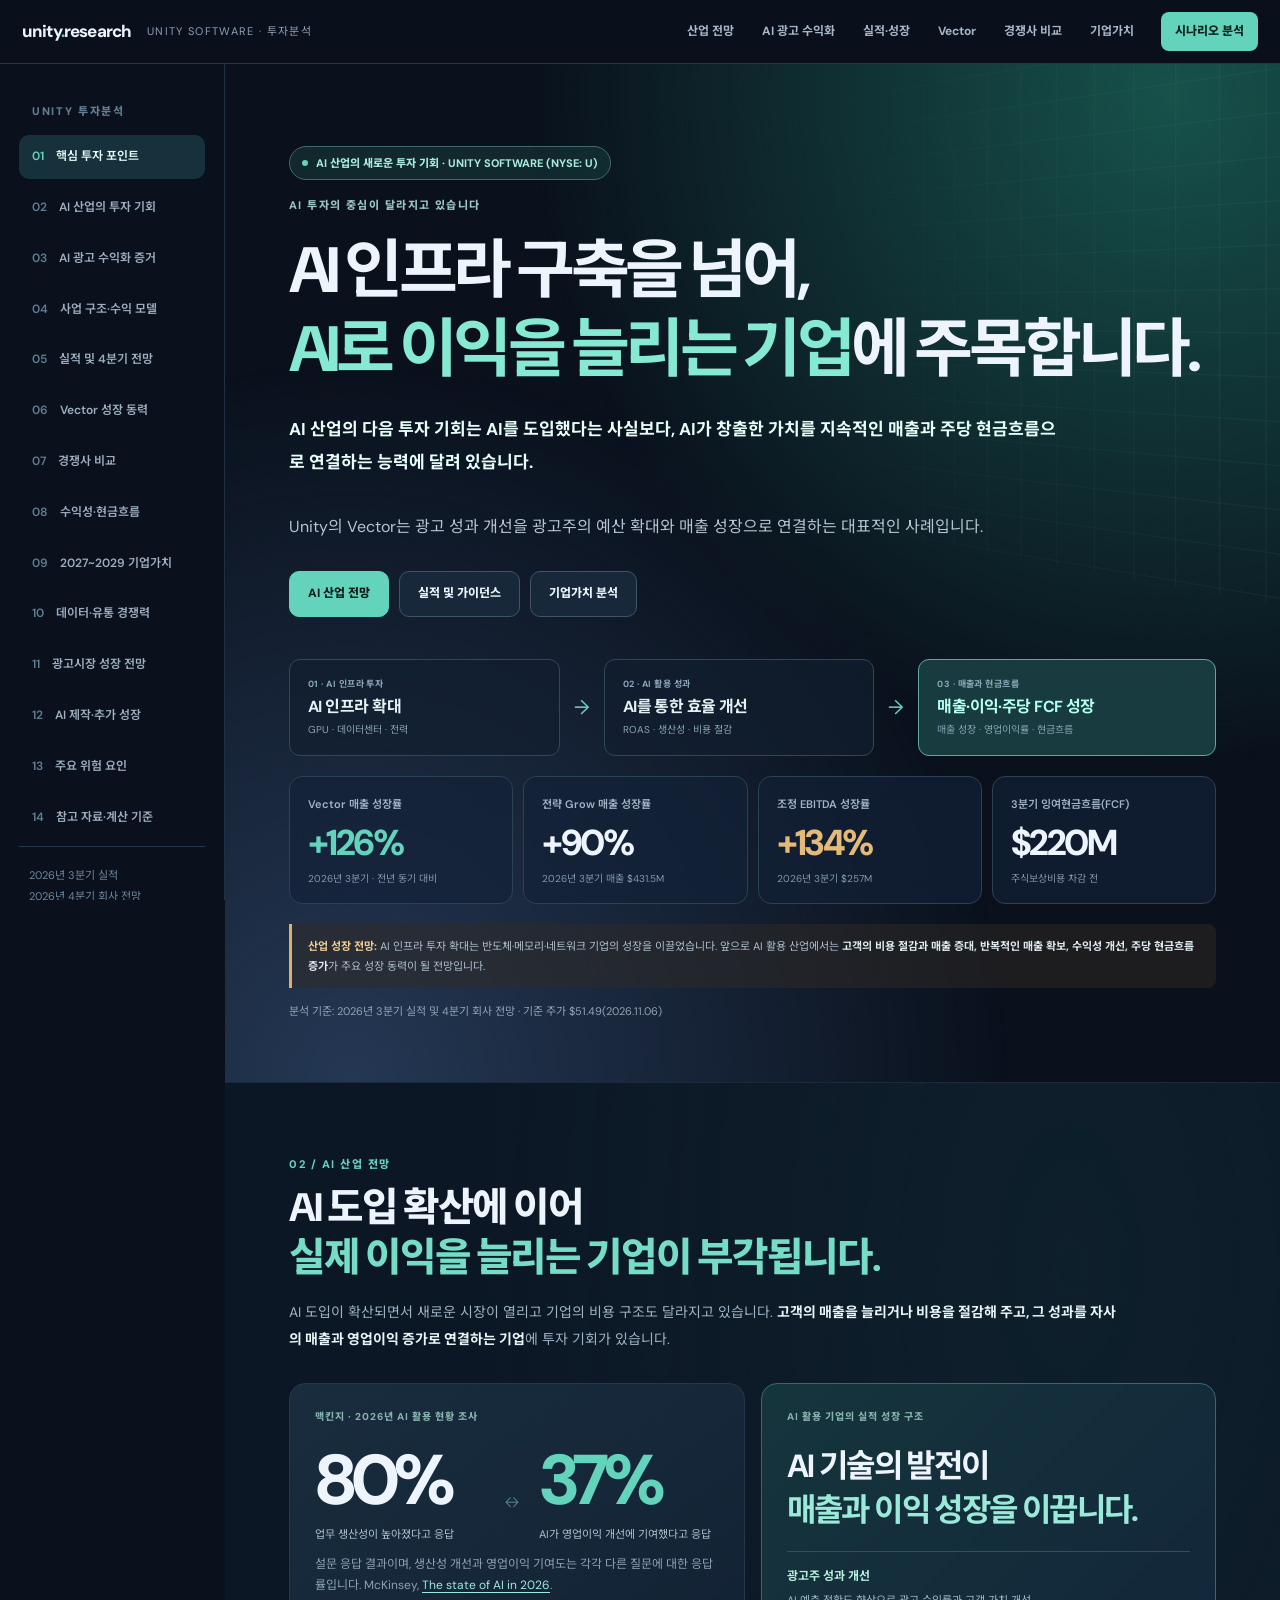
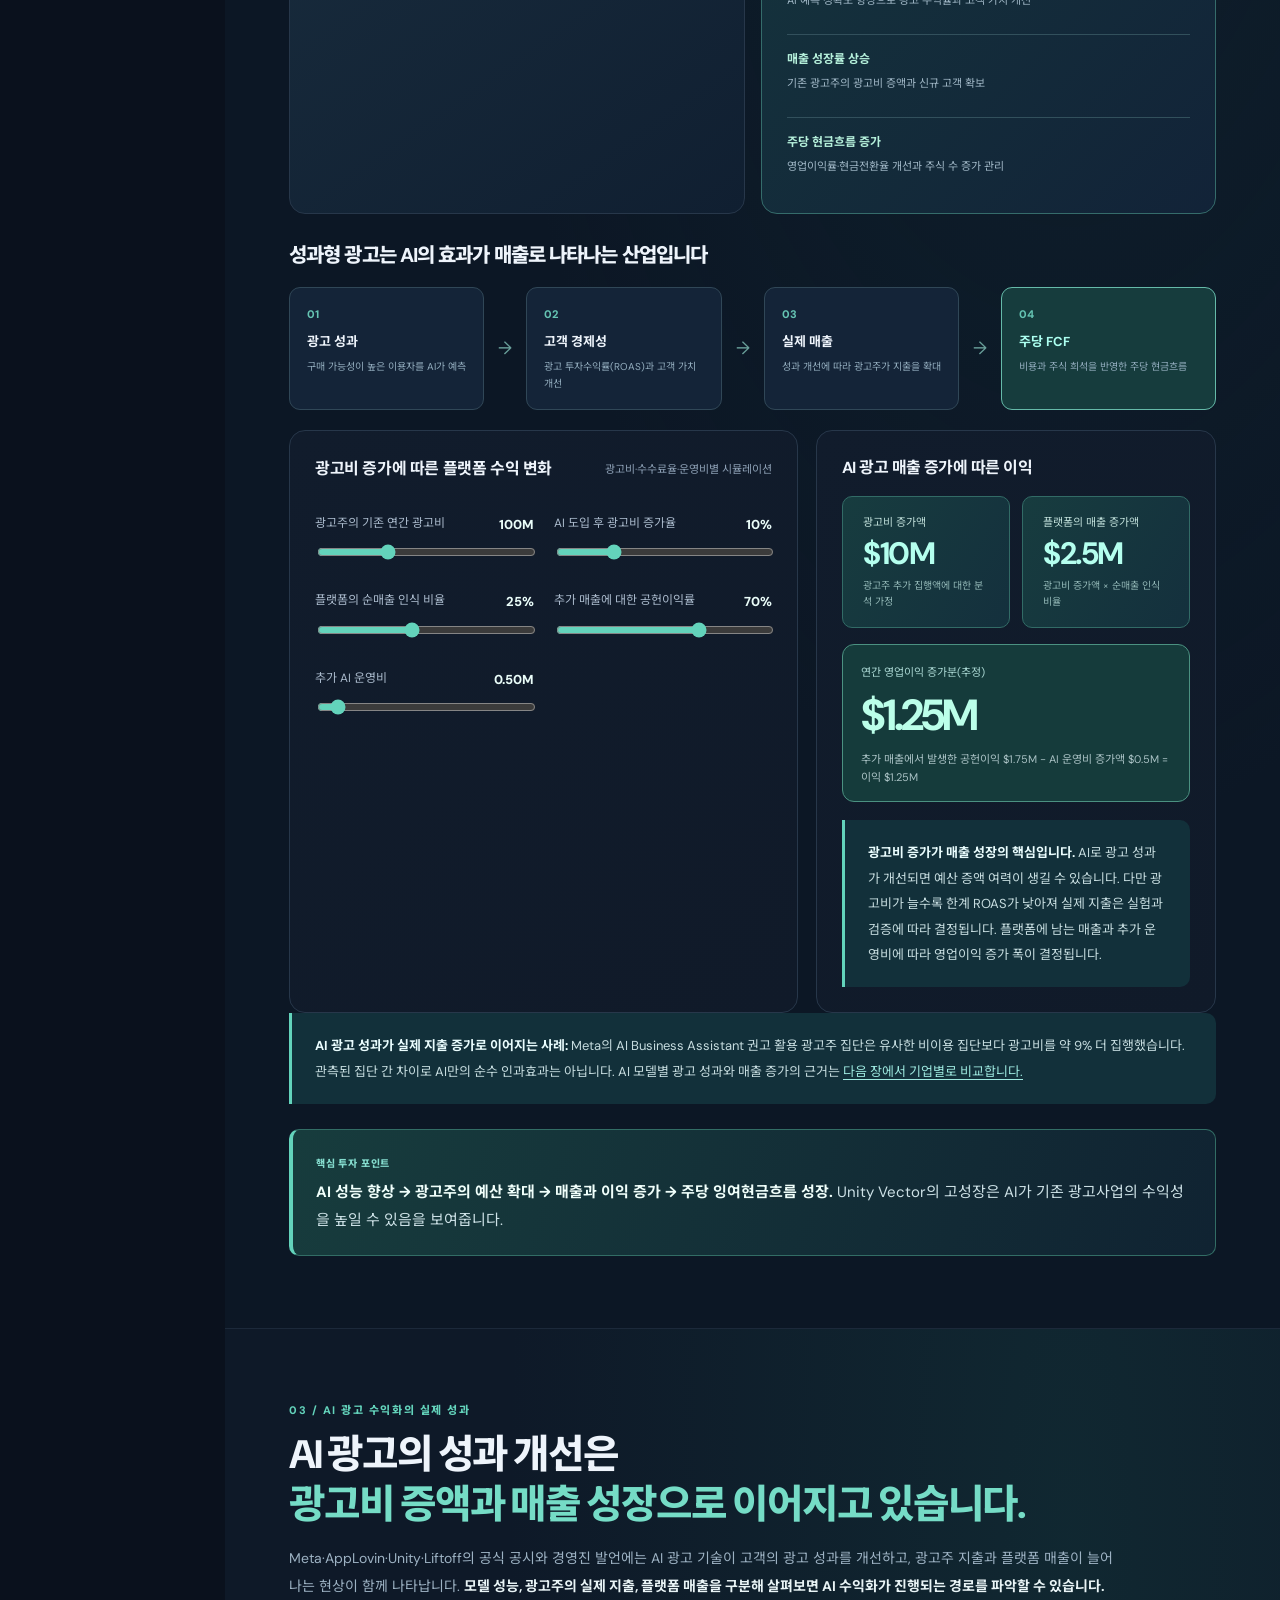
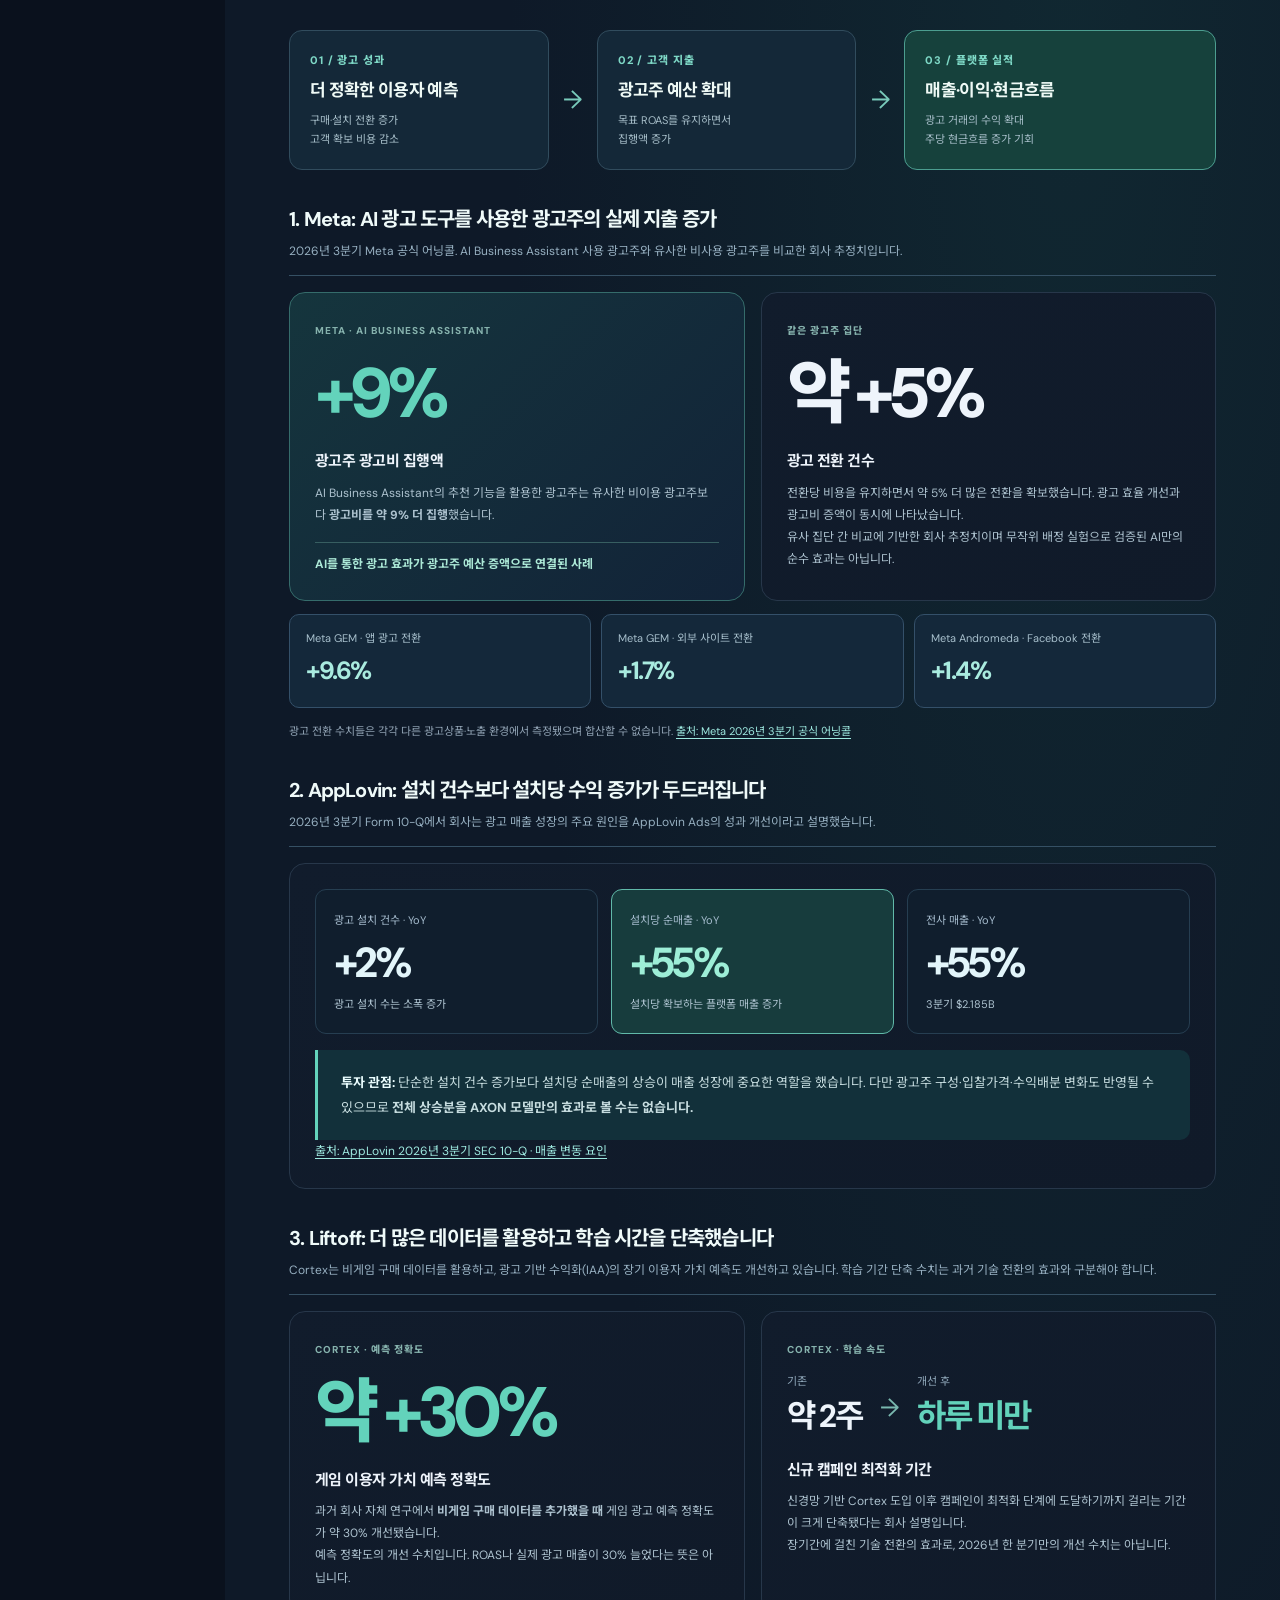
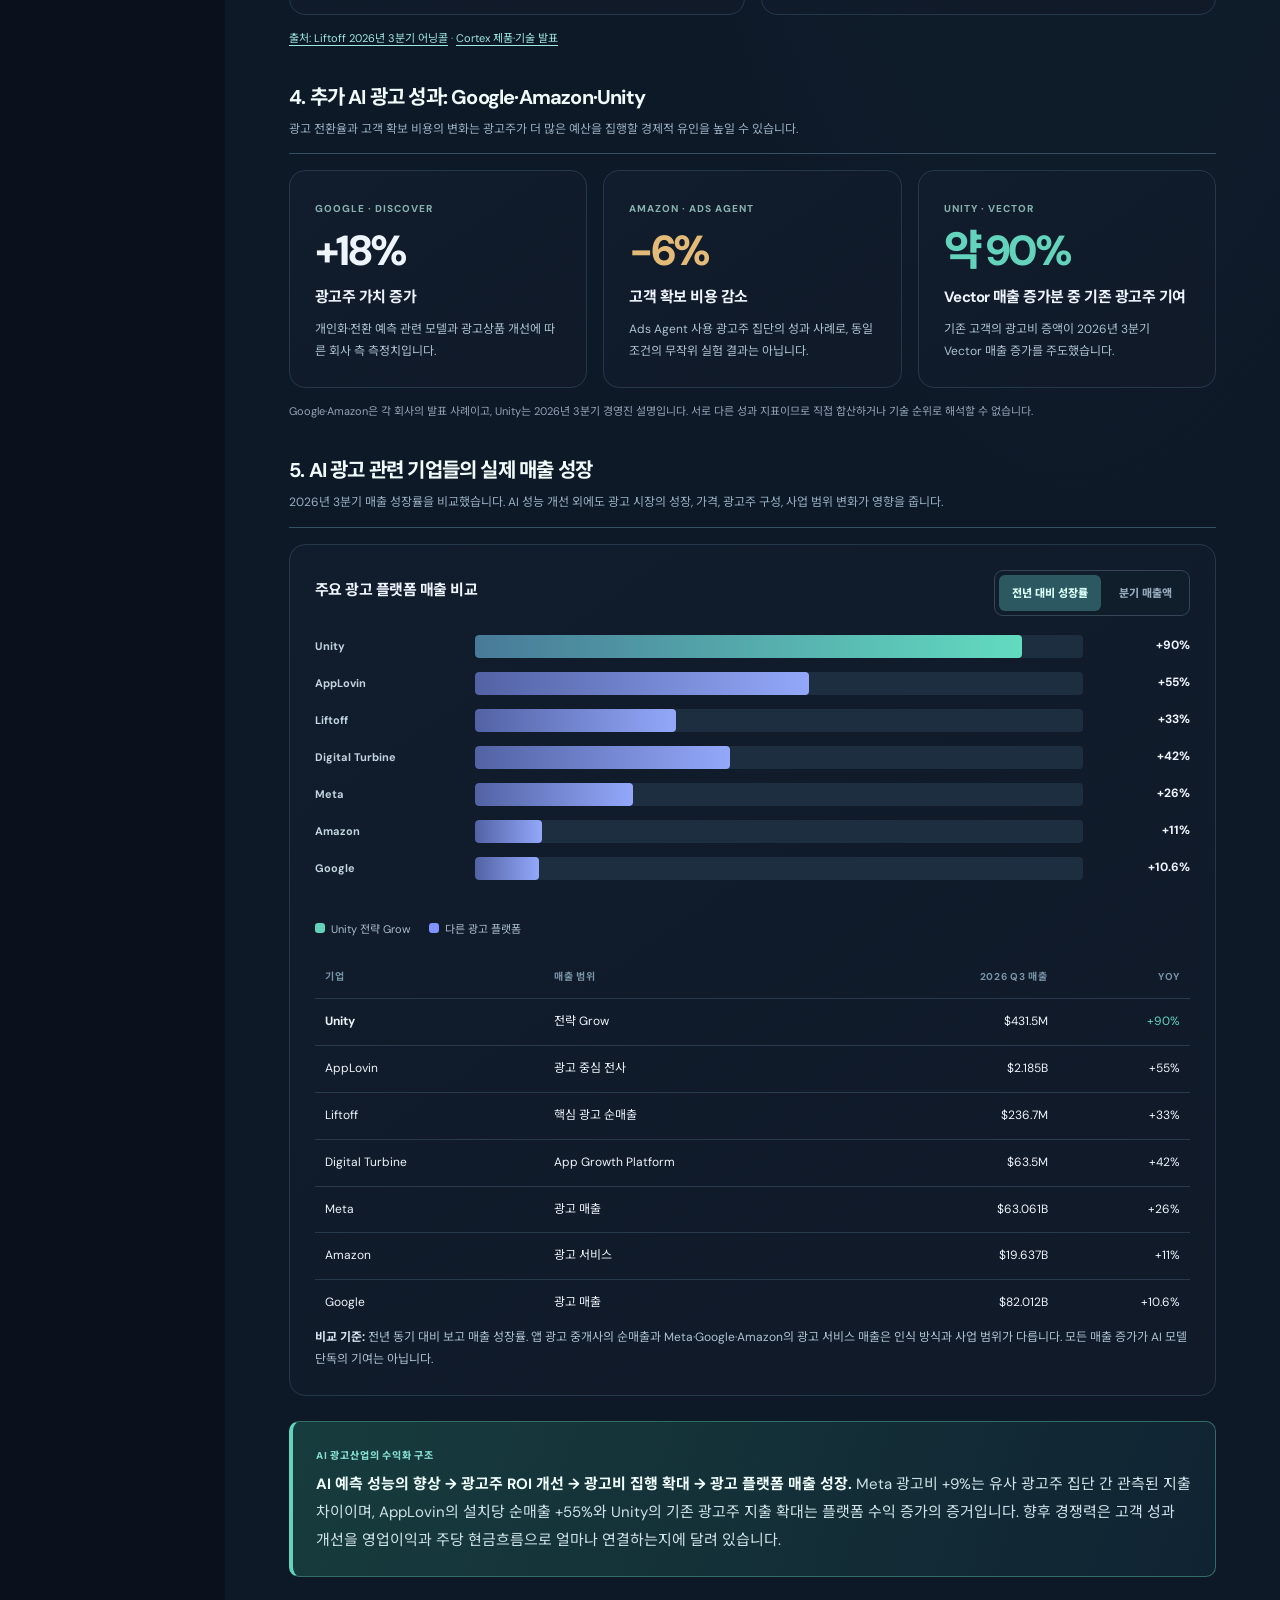
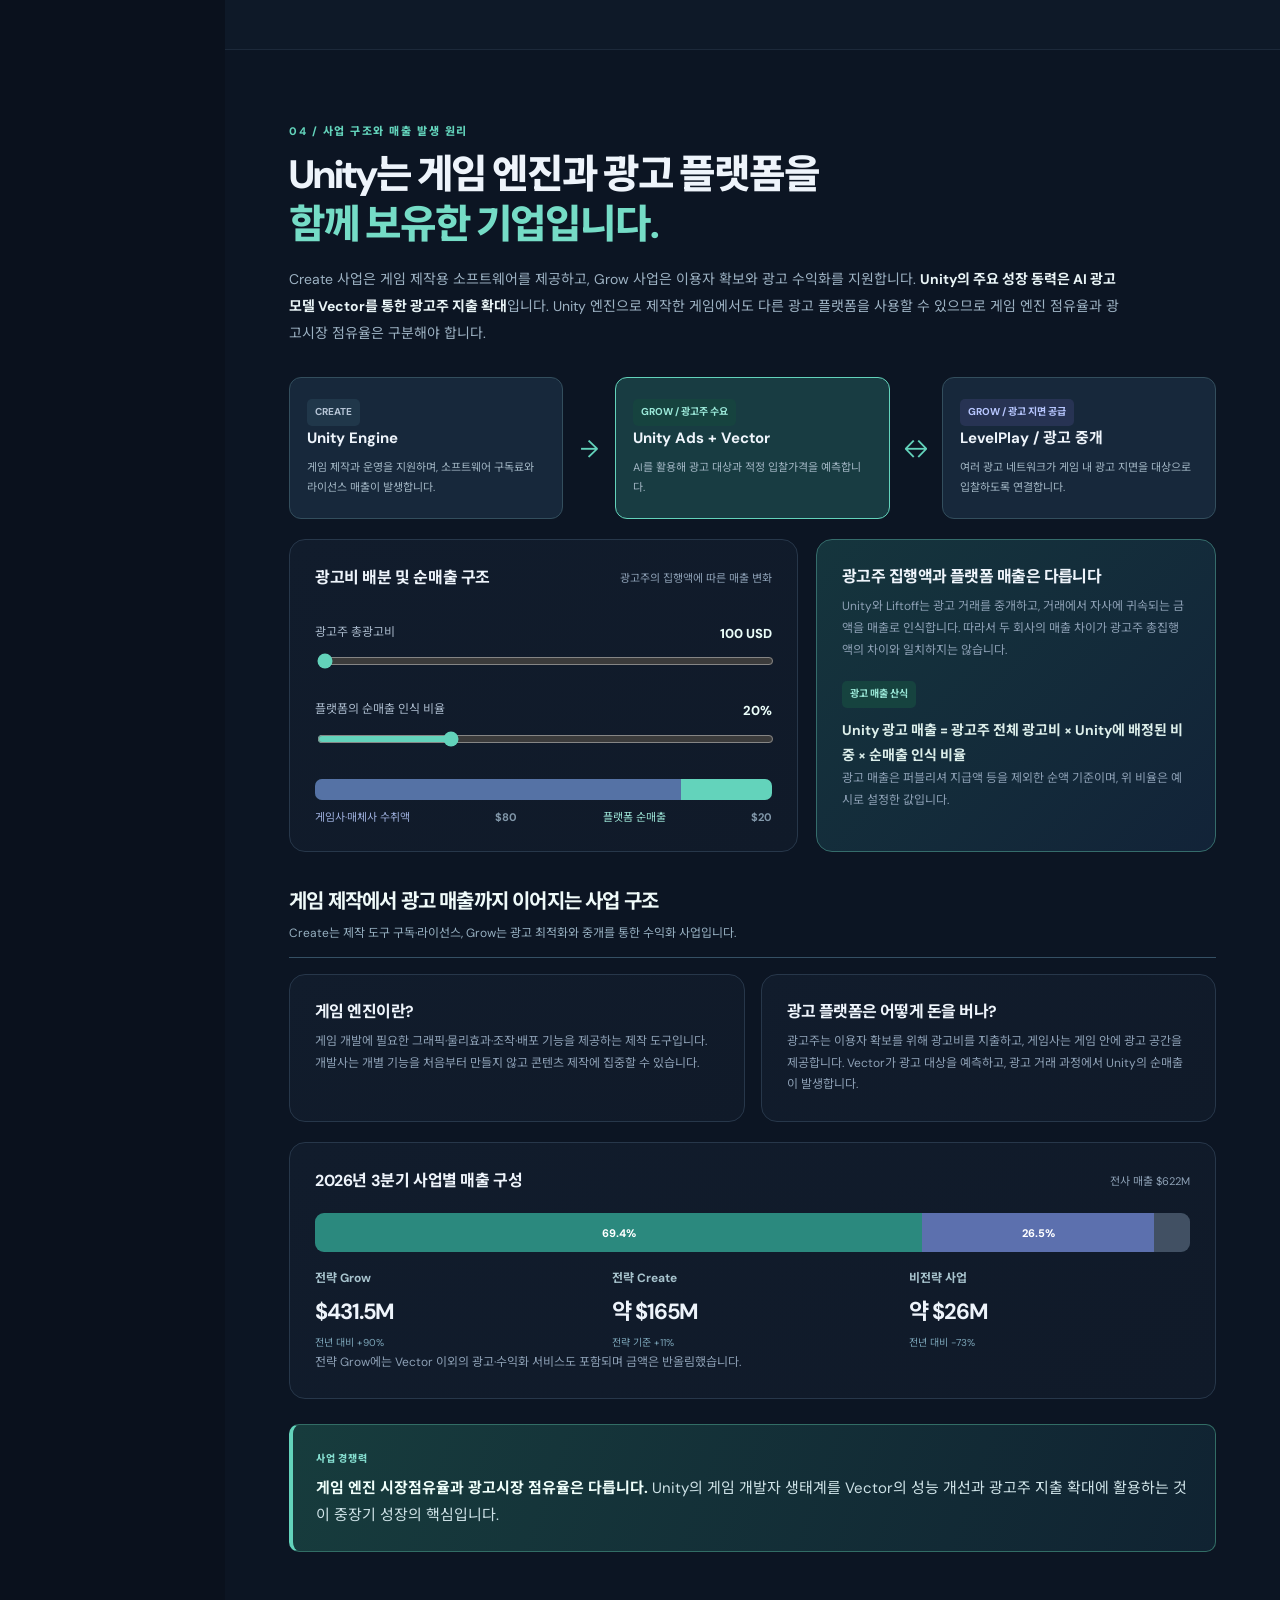
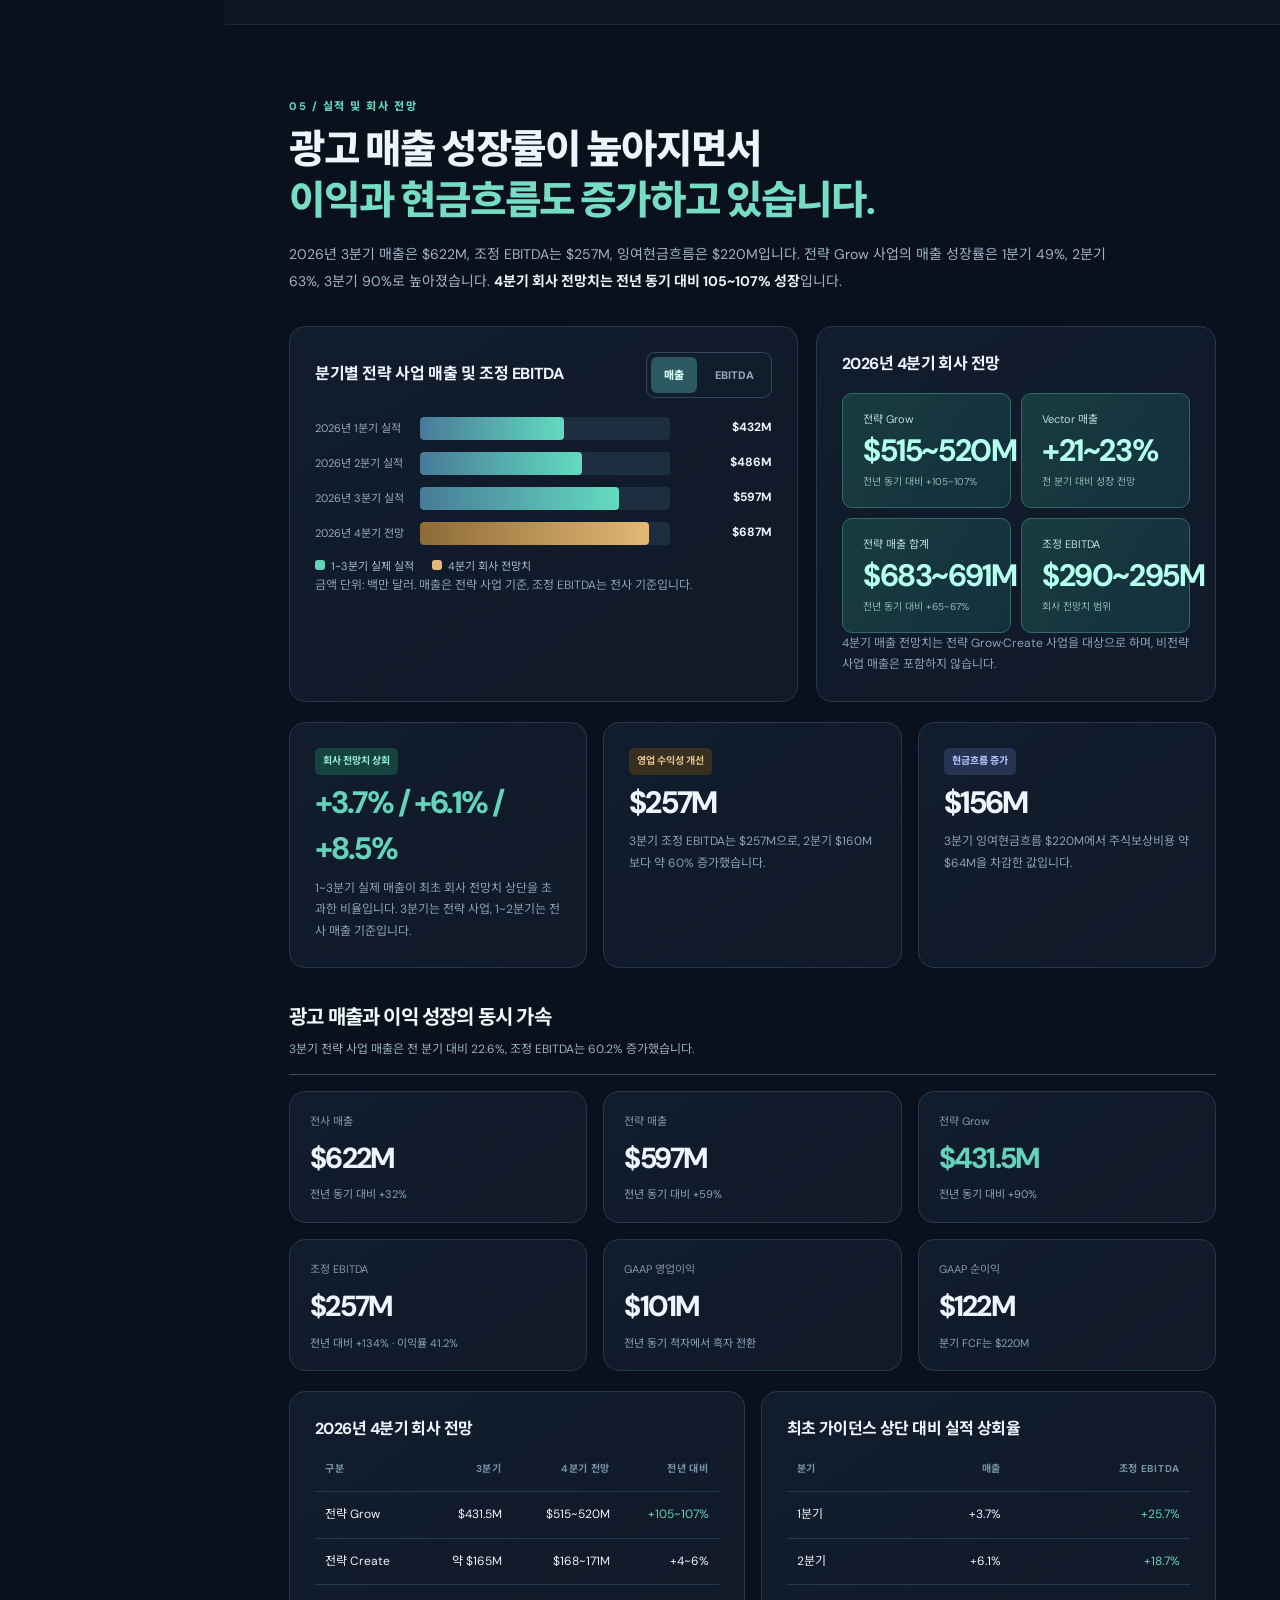
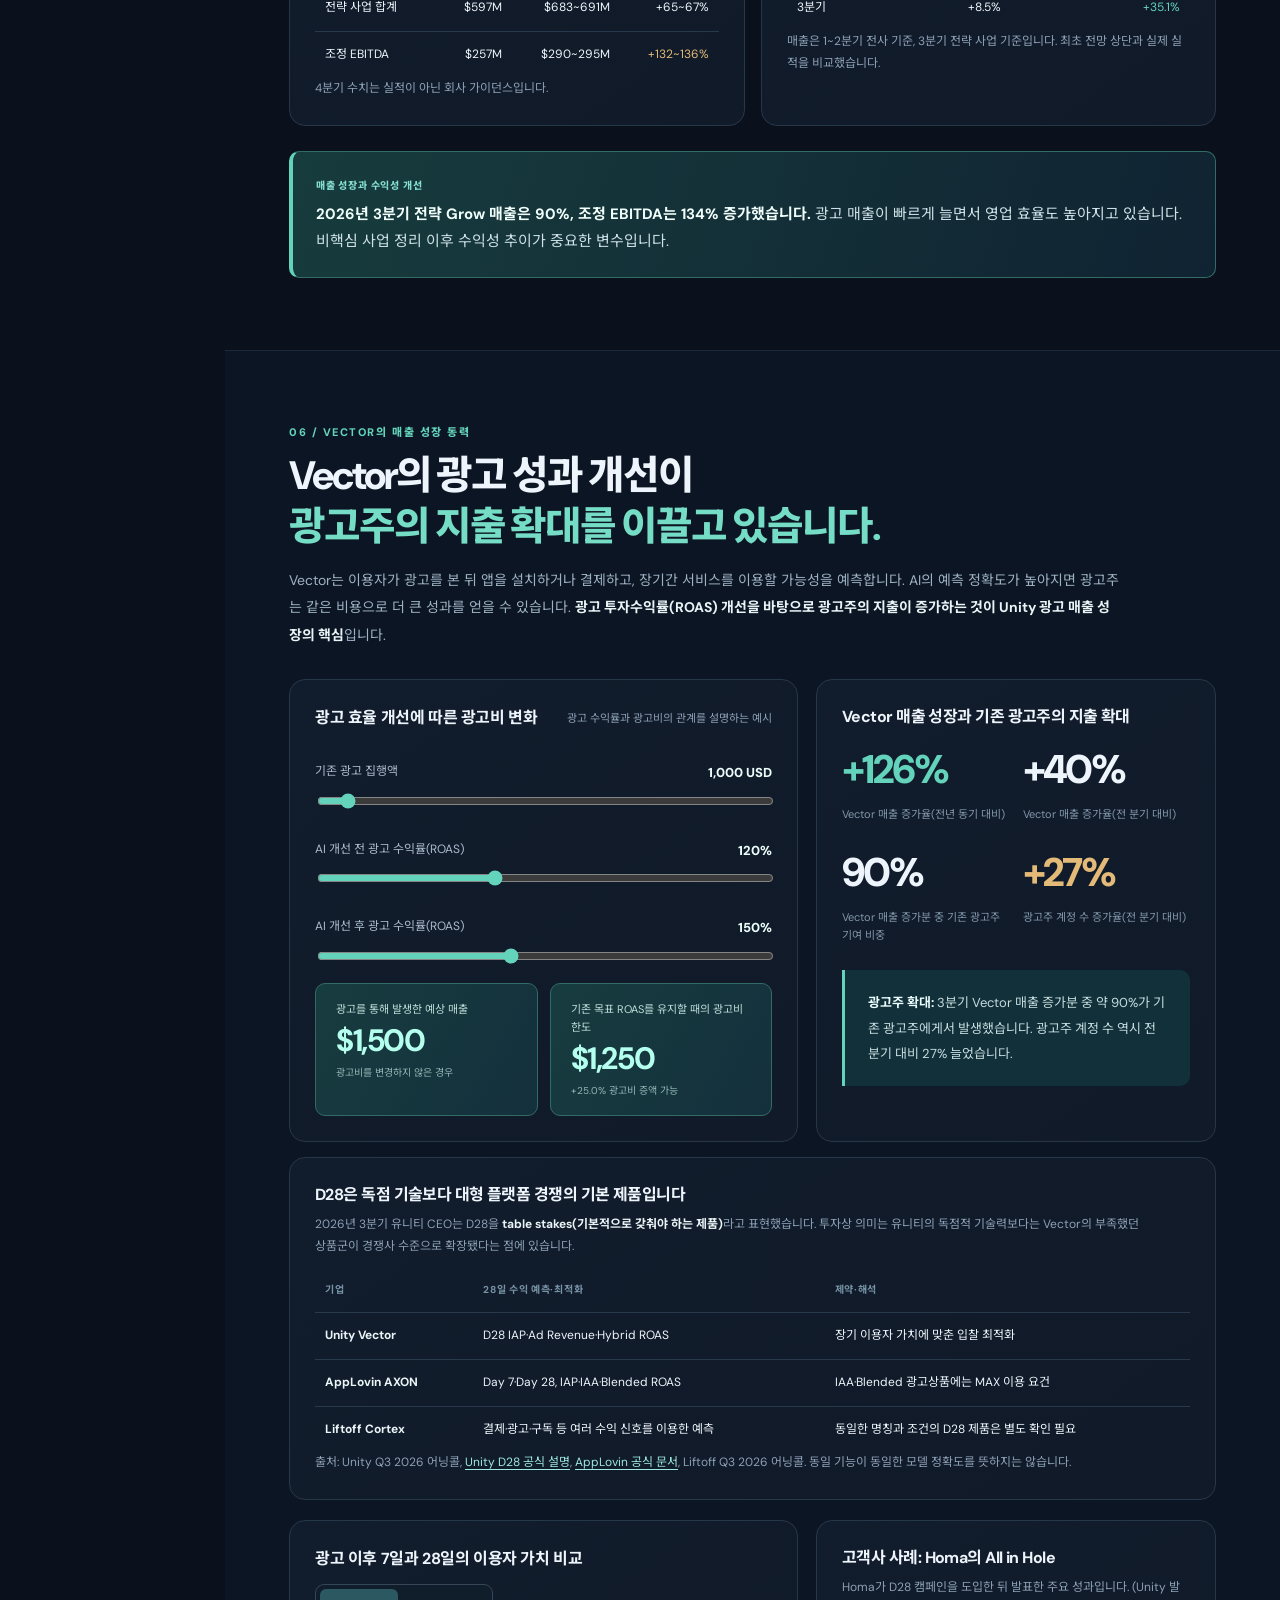
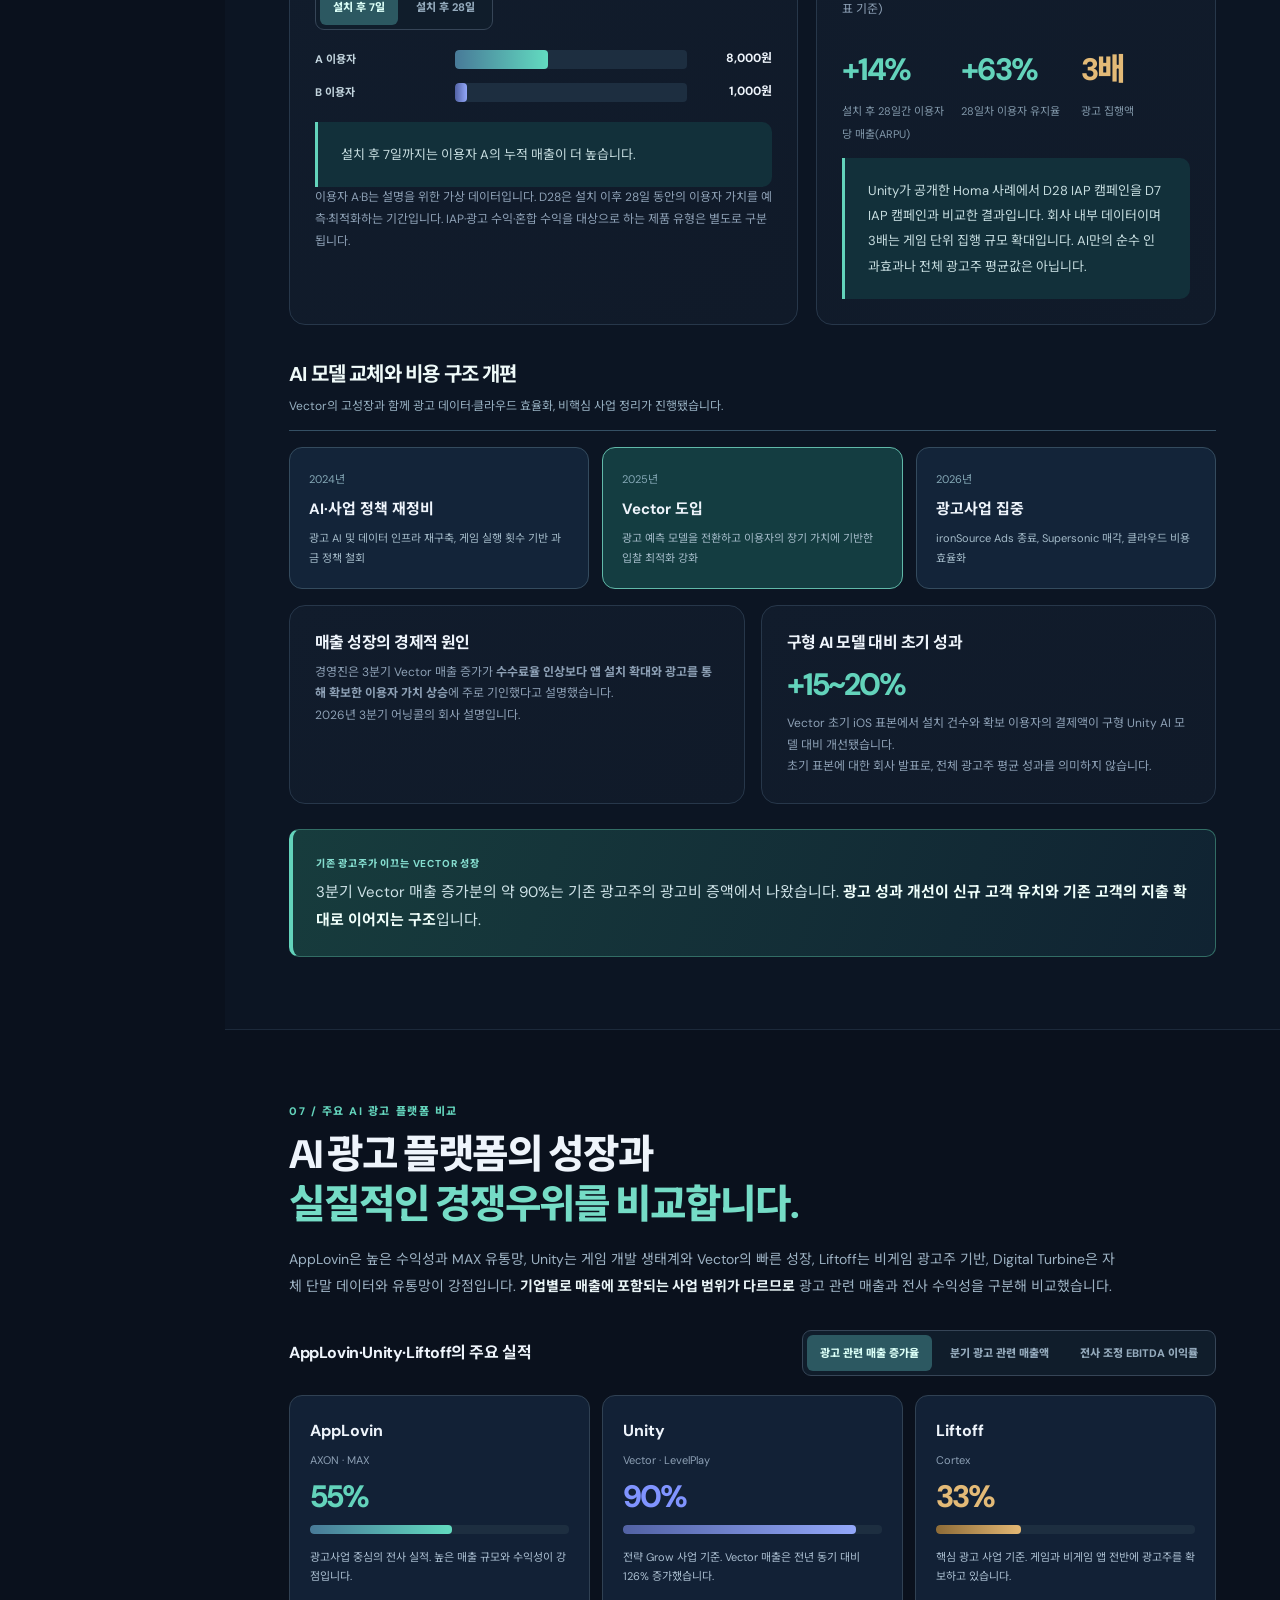
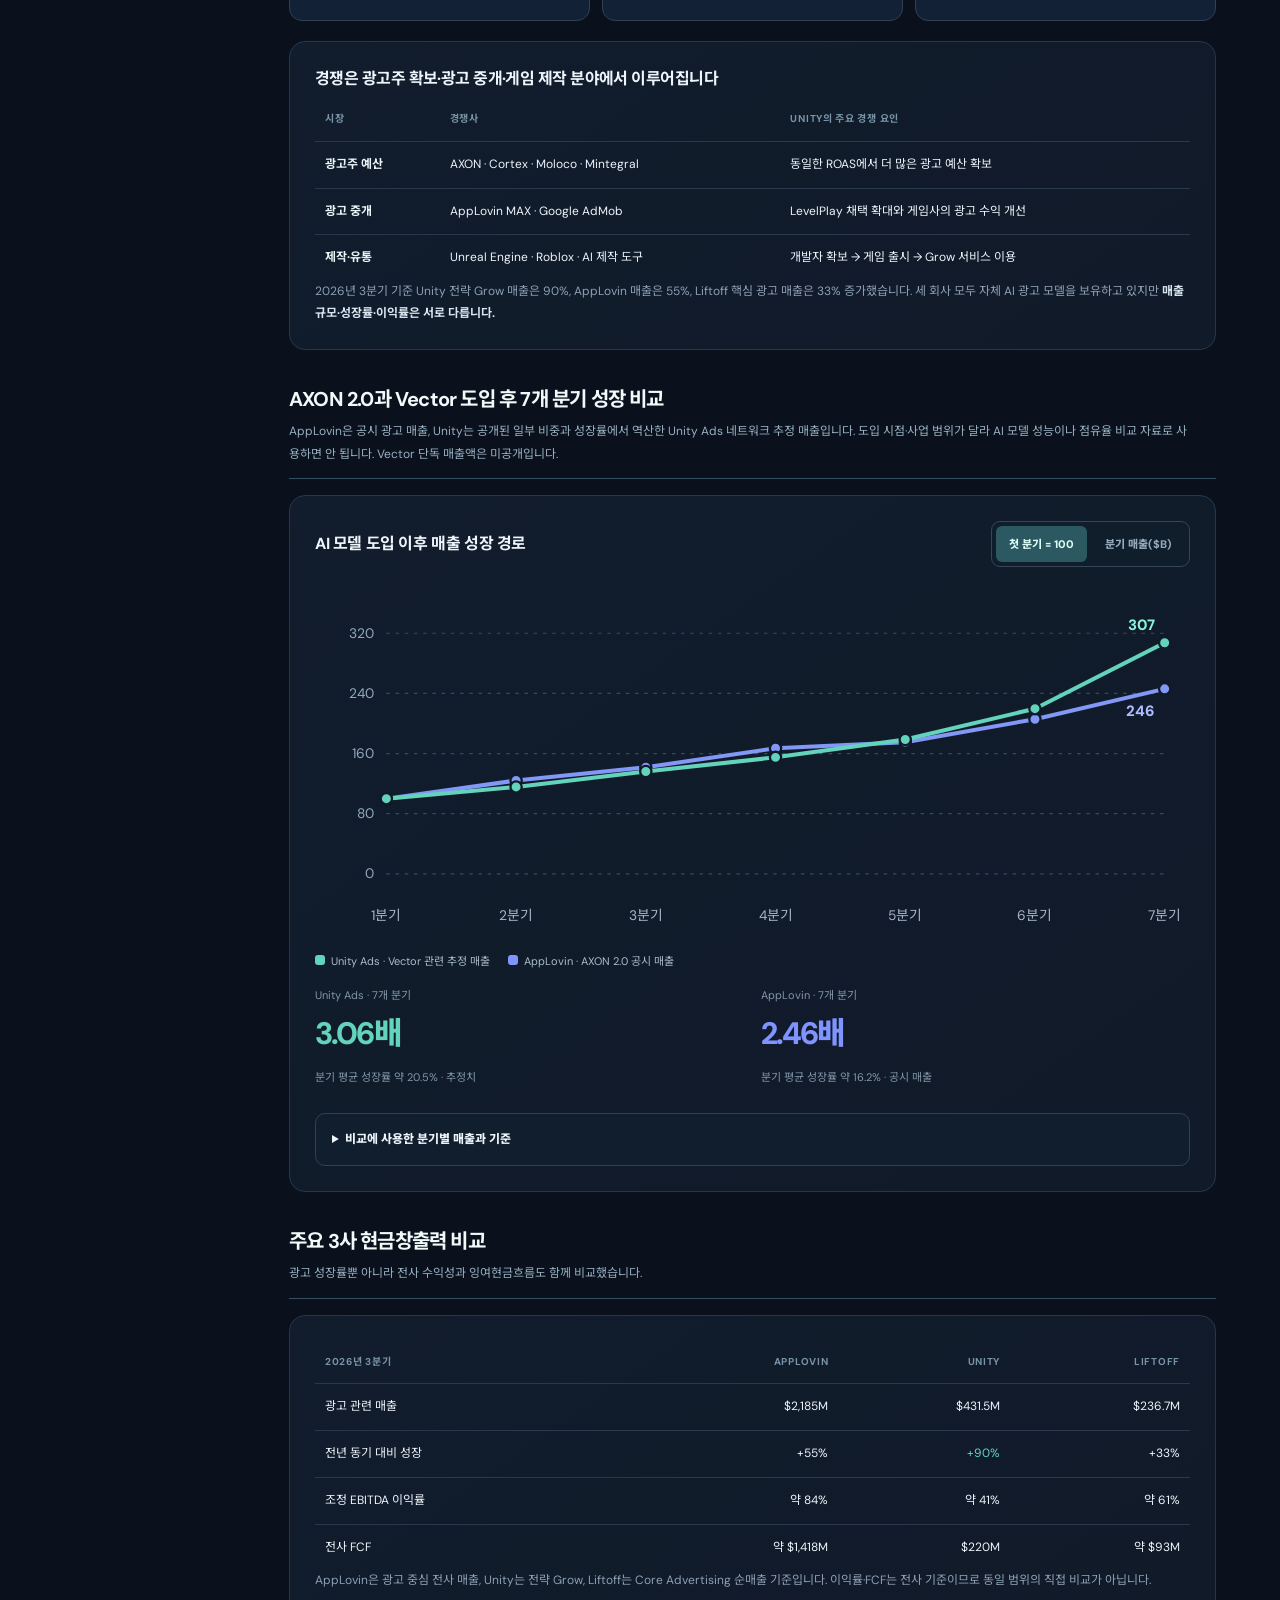
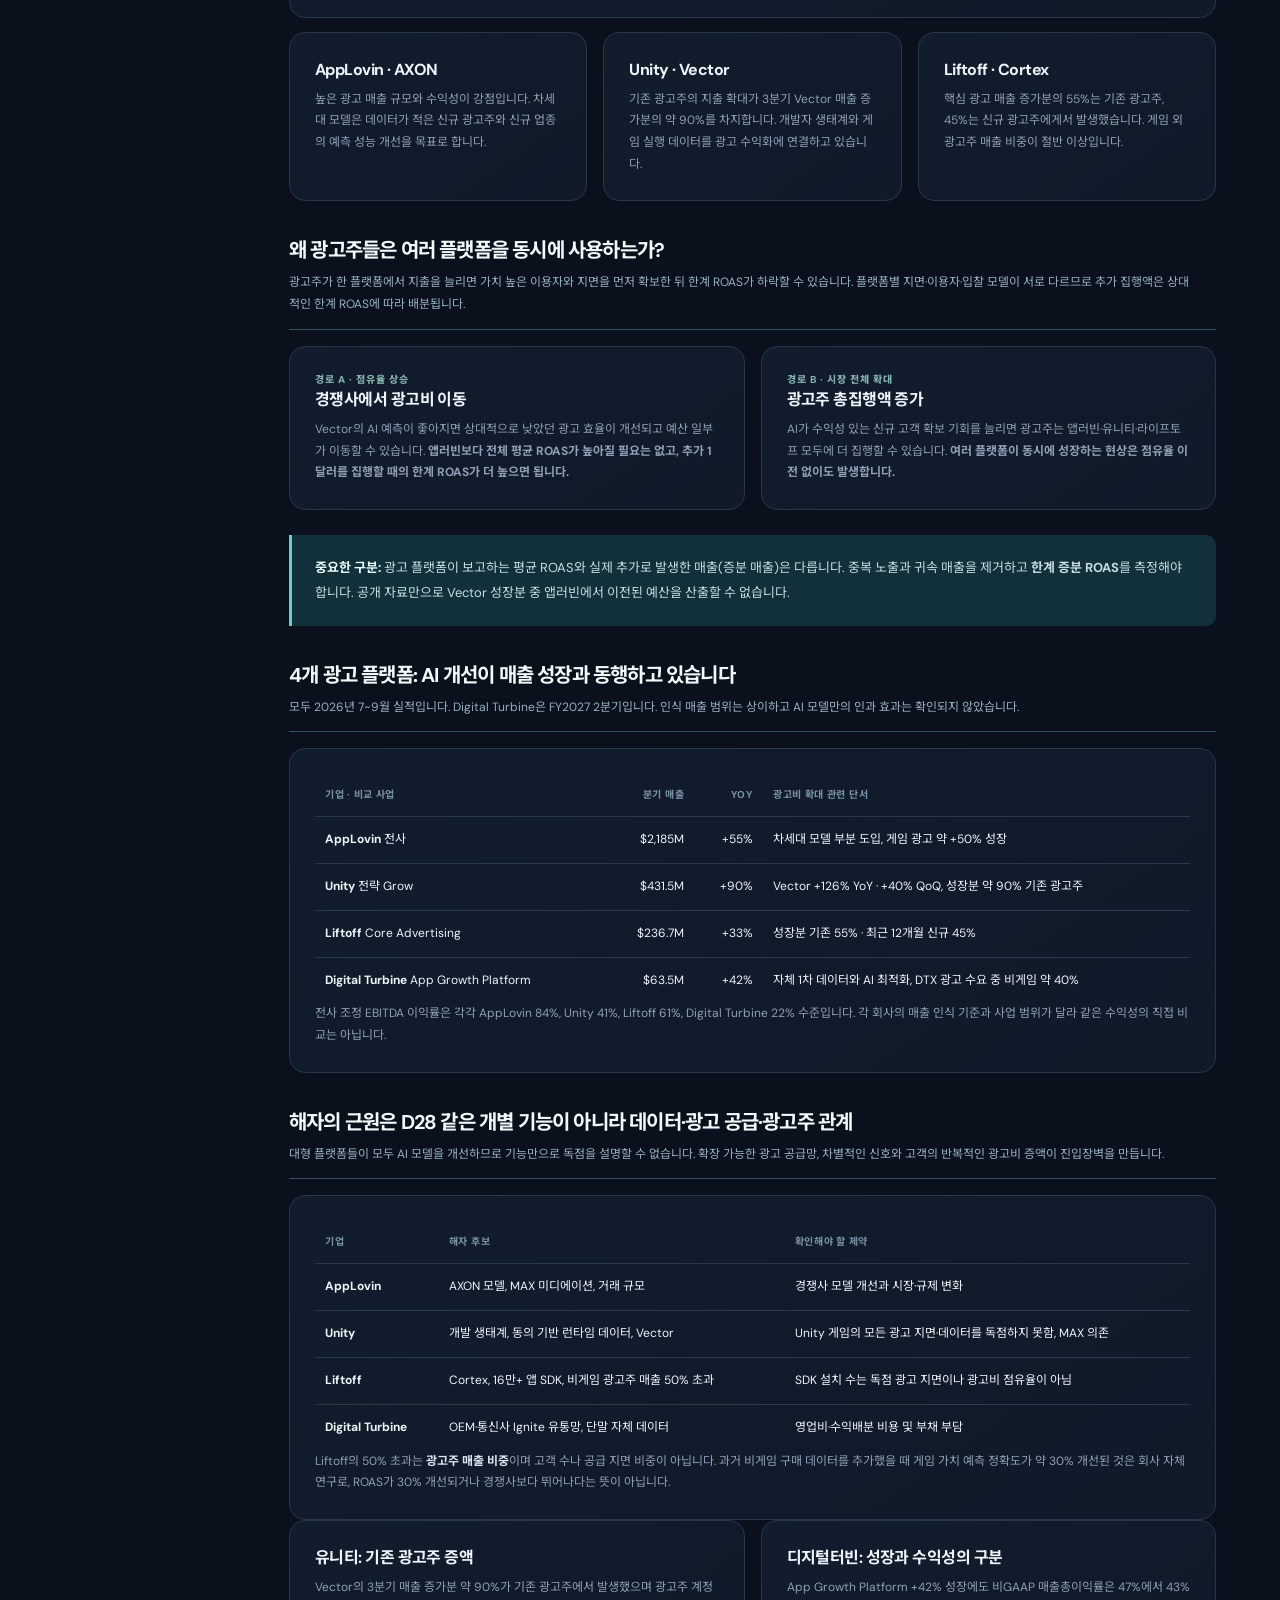
==== commit 39d855cf: "Audit Unity investor presentation: multi-platform ROAS, D28 competition, Q3 data, MAX arbitration ri" ====
--- a/unity/index.html
+++ b/unity/index.html
@@ -141,9 +141,9 @@
 <div class="control"><div class="ends"><label for="proof-margin">추가 매출에 대한 공헌이익률</label><output id="proof-margin-o"></output></div><input id="proof-margin" type="range" min="20" max="95" step="5" value="70"></div>
 <div class="control"><div class="ends"><label for="proof-cost">추가 AI 운영비</label><output id="proof-cost-o"></output></div><input id="proof-cost" type="range" min="0" max="8" step=".25" value=".5"></div>
 </div></div>
-<div class="card"><h3>AI 광고 매출 증가에 따른 이익</h3><div class="resultrow" style="margin:16px 0"><div class="result"><label>광고비 증가액</label><b id="proof-newspend">—</b><small>광고주의 실제 추가 집행액</small></div><div class="result"><label>플랫폼의 매출 증가액</label><b id="proof-newrev">—</b><small>광고비 증가액 × 순매출 인식 비율</small></div></div><div class="bigresult"><span>연간 영업이익 증가분(추정)</span><strong id="proof-profit">—</strong><p id="proof-explain"></p></div><div class="callout"><b>광고비 증가가 매출 성장의 핵심입니다.</b> AI로 광고 성과가 개선되면 광고주는 집행 예산을 늘릴 수 있습니다. 플랫폼에 남는 매출과 추가 운영비에 따라 영업이익 증가 폭이 결정됩니다.</div></div></div>
-
-<div class="callout"><b>AI 광고 성과가 실제 지출 증가로 이어지는 사례:</b> Meta AI Business Assistant의 권고를 활용한 광고주는 유사한 비이용 광고주보다 광고비를 9% 더 집행했습니다. AI 모델별 광고 성과와 매출 증가의 근거는 <a class="inline-link" href="#ai-evidence">다음 장에서 기업별로 비교합니다.</a></div>
+<div class="card"><h3>AI 광고 매출 증가에 따른 이익</h3><div class="resultrow" style="margin:16px 0"><div class="result"><label>광고비 증가액</label><b id="proof-newspend">—</b><small>광고주 추가 집행액에 대한 분석 가정</small></div><div class="result"><label>플랫폼의 매출 증가액</label><b id="proof-newrev">—</b><small>광고비 증가액 × 순매출 인식 비율</small></div></div><div class="bigresult"><span>연간 영업이익 증가분(추정)</span><strong id="proof-profit">—</strong><p id="proof-explain"></p></div><div class="callout"><b>광고비 증가가 매출 성장의 핵심입니다.</b> AI로 광고 성과가 개선되면 예산 증액 여력이 생길 수 있습니다. 다만 광고비가 늘수록 한계 ROAS가 낮아져 실제 지출은 실험과 검증에 따라 결정됩니다. 플랫폼에 남는 매출과 추가 운영비에 따라 영업이익 증가 폭이 결정됩니다.</div></div></div>
+
+<div class="callout"><b>AI 광고 성과가 실제 지출 증가로 이어지는 사례:</b> Meta의 AI Business Assistant 권고 활용 광고주 집단은 유사한 비이용 집단보다 광고비를 약 9% 더 집행했습니다. 관측된 집단 간 차이로 AI만의 순수 인과효과는 아닙니다. AI 모델별 광고 성과와 매출 증가의 근거는 <a class="inline-link" href="#ai-evidence">다음 장에서 기업별로 비교합니다.</a></div>
 <div class="investment-takeaway"><span>핵심 투자 포인트</span><p><strong>AI 성능 향상 → 광고주의 예산 확대 → 매출과 이익 증가 → 주당 잉여현금흐름 성장.</strong> Unity Vector의 고성장은 AI가 기존 광고사업의 수익성을 높일 수 있음을 보여줍니다.</p></div></section>
 <section id="ai-evidence" class="section ai-proof-section">
 <div class="eyebrow">03 / AI 광고 수익화의 실제 성과</div>
@@ -180,7 +180,7 @@
 <p class="note"><a class="inline-link" href="https://www.sec.gov/Archives/edgar/data/1751008/000175100826000069/app-20260930.htm" target="_blank" rel="noopener noreferrer">출처: AppLovin 2026년 3분기 SEC 10-Q · 매출 변동 요인</a></p>
 </div>
 
-<div class="research-subhead"><h3>3. Liftoff: 더 많은 데이터를 활용하고 학습 시간을 단축했습니다</h3><p>Cortex의 AI 예측 모델은 비게임 이용자의 구매 데이터까지 활용해 광고 성과를 높이고, 신규 캠페인의 학습 기간을 단축했습니다.</p></div>
+<div class="research-subhead"><h3>3. Liftoff: 더 많은 데이터를 활용하고 학습 시간을 단축했습니다</h3><p>Cortex는 비게임 구매 데이터를 활용하고, 광고 기반 수익화(IAA)의 장기 이용자 가치 예측도 개선하고 있습니다. 학습 기간 단축 수치는 과거 기술 전환의 효과와 구분해야 합니다.</p></div>
 <div class="grid two">
 <div class="card"><span class="panel-kicker">CORTEX · 예측 정확도</span><strong class="proof-giant mint">약 +30%</strong><h3>게임 이용자 가치 예측 정확도</h3><p>과거 회사 자체 연구에서 <strong>비게임 구매 데이터를 추가했을 때</strong> 게임 광고 예측 정확도가 약 30% 개선됐습니다.</p><p class="note">예측 정확도의 개선 수치입니다. ROAS나 실제 광고 매출이 30% 늘었다는 뜻은 아닙니다.</p></div>
 <div class="card"><span class="panel-kicker">CORTEX · 학습 속도</span><div class="proof-duration"><div><span>기존</span><strong>약 2주</strong></div><span class="proof-duration-arrow">→</span><div><span>개선 후</span><strong class="mint">하루 미만</strong></div></div><h3>신규 캠페인 최적화 기간</h3><p>신경망 기반 Cortex 도입 이후 캠페인이 최적화 단계에 도달하기까지 걸리는 기간이 크게 단축됐다는 회사 설명입니다.</p><p class="note">장기간에 걸친 기술 전환의 효과로, 2026년 한 분기만의 개선 수치는 아닙니다.</p></div>
@@ -203,14 +203,14 @@
 <div class="tablewrap" style="margin-top:18px"><table class="datatable"><thead><tr><th>기업</th><th>매출 범위</th><th class="right">2026 Q3 매출</th><th class="right">YoY</th></tr></thead><tbody>
 <tr><td><strong>Unity</strong></td><td>전략 Grow</td><td class="right">$431.5M</td><td class="right mint">+90%</td></tr>
 <tr><td>AppLovin</td><td>광고 중심 전사</td><td class="right">$2.185B</td><td class="right">+55%</td></tr>
-<tr><td>Liftoff</td><td>핵심 광고 순매출</td><td class="right">$236.7M</td><td class="right">+33%</td></tr>
+<tr><td>Liftoff</td><td>핵심 광고 순매출</td><td class="right">$236.7M</td><td class="right">+33%</td></tr><tr><td>Digital Turbine</td><td>App Growth Platform</td><td class="right">$63.5M</td><td class="right">+42%</td></tr>
 <tr><td>Meta</td><td>광고 매출</td><td class="right">$63.061B</td><td class="right">+26%</td></tr>
 <tr><td>Amazon</td><td>광고 서비스</td><td class="right">$19.637B</td><td class="right">+11%</td></tr>
 <tr><td>Google</td><td>광고 매출</td><td class="right">$82.012B</td><td class="right">+10.6%</td></tr>
 </tbody></table></div>
 <p class="note"><strong>비교 기준:</strong> 전년 동기 대비 보고 매출 성장률. 앱 광고 중개사의 순매출과 Meta·Google·Amazon의 광고 서비스 매출은 인식 방식과 사업 범위가 다릅니다. 모든 매출 증가가 AI 모델 단독의 기여는 아닙니다.</p>
 </div>
-<div class="investment-takeaway"><span>AI 광고산업의 수익화 구조</span><p><strong>AI 예측 성능의 향상 → 광고주 ROI 개선 → 광고비 집행 확대 → 광고 플랫폼 매출 성장.</strong> Meta의 광고비 +9%는 실제 집행액 증가의 사례이고, AppLovin의 설치당 순매출 +55%와 Unity의 기존 광고주 지출 확대는 플랫폼 수익 증가의 증거입니다. 향후 경쟁력은 고객 성과 개선을 영업이익과 주당 현금흐름으로 얼마나 연결하는지에 달려 있습니다.</p></div>
+<div class="investment-takeaway"><span>AI 광고산업의 수익화 구조</span><p><strong>AI 예측 성능의 향상 → 광고주 ROI 개선 → 광고비 집행 확대 → 광고 플랫폼 매출 성장.</strong> Meta 광고비 +9%는 유사 광고주 집단 간 관측된 지출 차이이며, AppLovin의 설치당 순매출 +55%와 Unity의 기존 광고주 지출 확대는 플랫폼 수익 증가의 증거입니다. 향후 경쟁력은 고객 성과 개선을 영업이익과 주당 현금흐름으로 얼마나 연결하는지에 달려 있습니다.</p></div>
 </section>
 <section id="business" class="section"><div class="eyebrow">04 / 사업 구조와 매출 발생 원리</div><h2>Unity는 게임 엔진과 광고 플랫폼을<br><span class='accent'>함께 보유한 기업입니다.</span></h2><p class="sectionlead">Create 사업은 게임 제작용 소프트웨어를 제공하고, Grow 사업은 이용자 확보와 광고 수익화를 지원합니다. <strong>Unity의 주요 성장 동력은 AI 광고 모델 Vector를 통한 광고주 지출 확대</strong>입니다. Unity 엔진으로 제작한 게임에서도 다른 광고 플랫폼을 사용할 수 있으므로 게임 엔진 점유율과 광고시장 점유율은 구분해야 합니다.</p><div class="flowbox"><div class="flowitem"><span class="chip">CREATE</span><strong>Unity Engine</strong><p>게임 제작과 운영을 지원하며, 소프트웨어 구독료와 라이선스 매출이 발생합니다.</p></div><div class="arrow">→</div><div class="flowitem active"><span class="chip mint">GROW / 광고주 수요</span><strong>Unity Ads + Vector</strong><p>AI를 활용해 광고 대상과 적정 입찰가격을 예측합니다.</p></div><div class="arrow">↔</div><div class="flowitem"><span class="chip blue">GROW / 광고 지면 공급</span><strong>LevelPlay / 광고 중개</strong><p>여러 광고 네트워크가 게임 내 광고 지면을 대상으로 입찰하도록 연결합니다.</p></div></div><div class="space"></div><div class="split"><div class="card"><div class="panelheading"><h3>광고비 배분 및 순매출 구조</h3><span>광고주의 집행액에 따른 매출 변화</span></div><div class="control"><div class="ends"><label for="deal-spend">광고주 총광고비</label><output id="deal-spend-o"></output></div><input id="deal-spend" type="range" min="100" max="1000" value="100" step="50"></div><div class="control"><div class="ends"><label for="deal-take">플랫폼의 순매출 인식 비율</label><output id="deal-take-o"></output></div><input id="deal-take" type="range" min="10" max="45" value="20" step="1"></div><div style="height:21px;background:#1f3d4b;border-radius:7px;display:flex;overflow:hidden;margin:13px 0 8px"><div id="deal-publisher" style="background:#5572a5;transition:width .3s"></div><div id="deal-platform" style="background:#63d3bb;transition:width .3s"></div></div><div class="toolrow minor"><span style="color:#9caedb">게임사·매체사 수취액</span><b id="deal-publisher-value"></b><span style="color:#9ce4d6">플랫폼 순매출</span><b id="deal-platform-value"></b></div></div><div class="card hi"><h3>광고주 집행액과 플랫폼 매출은 다릅니다</h3><p>Unity와 Liftoff는 광고 거래를 중개하고, 거래에서 자사에 귀속되는 금액을 매출로 인식합니다. 따라서 두 회사의 매출 차이가 광고주 총집행액의 차이와 일치하지는 않습니다.</p><div class="space"></div><span class="chip mint">광고 매출 산식</span><div style="margin-top:10px;color:#dceeea;font-weight:700;font-size:14px;line-height:1.8">Unity 광고 매출 = 광고주 전체 광고비 × Unity에 배정된 비중 × 순매출 인식 비율</div><p class="note">광고 매출은 퍼블리셔 지급액 등을 제외한 순액 기준이며, 위 비율은 예시로 설정한 값입니다.</p></div></div>
 <div class="research-subhead"><h3>게임 제작에서 광고 매출까지 이어지는 사업 구조</h3><p>Create는 제작 도구 구독·라이선스, Grow는 광고 최적화와 중개를 통한 수익화 사업입니다.</p></div><div class="grid two">
@@ -235,7 +235,7 @@
 <div class="investment-takeaway"><span>매출 성장과 수익성 개선</span><p><strong>2026년 3분기 전략 Grow 매출은 90%, 조정 EBITDA는 134% 증가했습니다.</strong> 광고 매출이 빠르게 늘면서 영업 효율도 높아지고 있습니다. 비핵심 사업 정리 이후 수익성 추이가 중요한 변수입니다.</p></div></section>
 <section id="vector" class="section"><div class="eyebrow">06 / Vector의 매출 성장 동력</div><h2>Vector의 광고 성과 개선이<br><span class='accent'>광고주의 지출 확대를 이끌고 있습니다.</span></h2><p class="sectionlead">Vector는 이용자가 광고를 본 뒤 앱을 설치하거나 결제하고, 장기간 서비스를 이용할 가능성을 예측합니다. AI의 예측 정확도가 높아지면 광고주는 같은 비용으로 더 큰 성과를 얻을 수 있습니다. <strong>광고 투자수익률(ROAS) 개선을 바탕으로 광고주의 지출이 증가하는 것이 Unity 광고 매출 성장의 핵심</strong>입니다.</p>
 <div class="split"><div class="card"><div class="panelheading"><h3>광고 효율 개선에 따른 광고비 변화</h3><span>광고 수익률과 광고비의 관계를 설명하는 예시</span></div><div class="control"><div class="ends"><label for="roas-spend">기존 광고 집행액</label><output id="roas-spend-o"></output></div><input id="roas-spend" type="range" min="500" max="10000" step="100" value="1000"></div><div class="control"><div class="ends"><label for="roas-before">AI 개선 전 광고 수익률(ROAS)</label><output id="roas-before-o"></output></div><input id="roas-before" type="range" min="70" max="200" value="120" step="5"></div><div class="control"><div class="ends"><label for="roas-after">AI 개선 후 광고 수익률(ROAS)</label><output id="roas-after-o"></output></div><input id="roas-after" type="range" min="70" max="260" value="150" step="5"></div><div class="resultrow"><div class="result"><label>광고를 통해 발생한 예상 매출</label><b id="roas-revenue"></b><small>광고비를 변경하지 않은 경우</small></div><div class="result"><label>기존 목표 ROAS를 유지할 때의 광고비 한도</label><b id="roas-cap"></b><small id="roas-delta"></small></div></div></div><div class="card"><h3>Vector 매출 성장과 기존 광고주의 지출 확대</h3><div class="grid two" style="gap:13px;margin:15px 0"><div><strong class="large-number mint">+126%</strong><p class="minor">Vector 매출 증가율(전년 동기 대비)</p></div><div><strong class="large-number">+40%</strong><p class="minor">Vector 매출 증가율(전 분기 대비)</p></div><div><strong class="large-number">90%</strong><p class="minor">Vector 매출 증가분 중 기존 광고주 기여 비중</p></div><div><strong class="large-number gold">+27%</strong><p class="minor">광고주 계정 수 증가율(전 분기 대비)</p></div></div><div class="callout"><b>광고주 확대:</b> 3분기 Vector 매출 증가분 중 약 90%가 기존 광고주에게서 발생했습니다. 광고주 계정 수 역시 전분기 대비 27% 늘었습니다.</div></div></div>
-<div class="space"></div><div class="split"><div class="card"><div class="panelheading"><h3>광고 이후 7일과 28일의 이용자 가치 비교</h3><div class="choices"><button class="choice on" data-day="7">설치 후 7일</button><button class="choice" data-day="28">설치 후 28일</button></div></div><div id="d-chart"></div><p class="note">이용자 A·B의 매출 발생 시점을 비교한 예시입니다. D28은 설치 후 28일 동안의 결제 및 광고 수익을 반영한 광고상품입니다.</p></div><div class="card"><h3>고객사 사례: Homa의 All in Hole</h3><p>Homa가 D28 캠페인을 도입한 뒤 발표한 주요 성과입니다. (Unity 발표 기준)</p><div class="grid three" style="margin:22px 0 13px;gap:10px"><div><strong class="stat mint">+14%</strong><span class="minor">설치 후 28일간 이용자당 매출(ARPU)</span></div><div><strong class="stat mint">+63%</strong><span class="minor">28일차 이용자 유지율</span></div><div><strong class="stat gold">3배</strong><span class="minor">광고 집행액</span></div></div><div class="callout">Homa 사례에서는 이용자당 매출과 유지율이 개선되면서 광고비 집행도 증가했습니다. 광고 성과 개선이 광고주 지출 확대에 기여할 수 있음을 보여줍니다.</div></div></div>
+<div class="card" style="margin-top:15px"><h3>D28은 독점 기술보다 대형 플랫폼 경쟁의 기본 제품입니다</h3><p class="sectionlead" style="margin-bottom:12px">2026년 3분기 유니티 CEO는 D28을 <strong>table stakes(기본적으로 갖춰야 하는 제품)</strong>라고 표현했습니다. 투자상 의미는 유니티의 독점적 기술력보다는 Vector의 부족했던 상품군이 경쟁사 수준으로 확장됐다는 점에 있습니다.</p><div class="tablewrap"><table class="datatable"><thead><tr><th>기업</th><th>28일 수익 예측·최적화</th><th>제약·해석</th></tr></thead><tbody><tr><td><strong>Unity Vector</strong></td><td>D28 IAP·Ad Revenue·Hybrid ROAS</td><td>장기 이용자 가치에 맞춘 입찰 최적화</td></tr><tr><td><strong>AppLovin AXON</strong></td><td>Day 7·Day 28, IAP·IAA·Blended ROAS</td><td>IAA·Blended 광고상품에는 MAX 이용 요건</td></tr><tr><td><strong>Liftoff Cortex</strong></td><td>결제·광고·구독 등 여러 수익 신호를 이용한 예측</td><td>동일한 명칭과 조건의 D28 제품은 별도 확인 필요</td></tr></tbody></table></div><p class="note">출처: Unity Q3 2026 어닝콜, <a class="inline-link" href="https://unity.com/blog/d28-roas" target="_blank" rel="noopener noreferrer">Unity D28 공식 설명</a>, <a class="inline-link" href="https://www.applovin.com/en/resources/setting-up-campaign-apps" target="_blank" rel="noopener noreferrer">AppLovin 공식 문서</a>, Liftoff Q3 2026 어닝콜. 동일 기능이 동일한 모델 정확도를 뜻하지는 않습니다.</p></div><div class="space"></div><div class="split"><div class="card"><div class="panelheading"><h3>광고 이후 7일과 28일의 이용자 가치 비교</h3><div class="choices"><button class="choice on" data-day="7">설치 후 7일</button><button class="choice" data-day="28">설치 후 28일</button></div></div><div id="d-chart"></div><p class="note">이용자 A·B는 설명을 위한 가상 데이터입니다. D28은 설치 이후 28일 동안의 이용자 가치를 예측·최적화하는 기간입니다. IAP·광고 수익·혼합 수익을 대상으로 하는 제품 유형은 별도로 구분됩니다.</p></div><div class="card"><h3>고객사 사례: Homa의 All in Hole</h3><p>Homa가 D28 캠페인을 도입한 뒤 발표한 주요 성과입니다. (Unity 발표 기준)</p><div class="grid three" style="margin:22px 0 13px;gap:10px"><div><strong class="stat mint">+14%</strong><span class="minor">설치 후 28일간 이용자당 매출(ARPU)</span></div><div><strong class="stat mint">+63%</strong><span class="minor">28일차 이용자 유지율</span></div><div><strong class="stat gold">3배</strong><span class="minor">광고 집행액</span></div></div><div class="callout">Unity가 공개한 Homa 사례에서 D28 IAP 캠페인을 D7 IAP 캠페인과 비교한 결과입니다. 회사 내부 데이터이며 3배는 게임 단위 집행 규모 확대입니다. AI만의 순수 인과효과나 전체 광고주 평균값은 아닙니다.</div></div></div>
 <div class="research-subhead"><h3>AI 모델 교체와 비용 구조 개편</h3><p>Vector의 고성장과 함께 광고 데이터·클라우드 효율화, 비핵심 사업 정리가 진행됐습니다.</p></div><div class="timeline3">
 <div class="timelinepoint"><span>2024년</span><b>AI·사업 정책 재정비</b><p>광고 AI 및 데이터 인프라 재구축, 게임 실행 횟수 기반 과금 정책 철회</p></div>
 <div class="timelinepoint active"><span>2025년</span><b>Vector 도입</b><p>광고 예측 모델을 전환하고 이용자의 장기 가치에 기반한 입찰 최적화 강화</p></div>
@@ -243,8 +243,8 @@
 <div class="grid two"><div class="card"><h3>매출 성장의 경제적 원인</h3><p>경영진은 3분기 Vector 매출 증가가 <strong>수수료율 인상보다 앱 설치 확대와 광고를 통해 확보한 이용자 가치 상승</strong>에 주로 기인했다고 설명했습니다.</p><p class="note">2026년 3분기 어닝콜의 회사 설명입니다.</p></div>
 <div class="card"><h3>구형 AI 모델 대비 초기 성과</h3><strong class="stat mint">+15~20%</strong><p>Vector 초기 iOS 표본에서 설치 건수와 확보 이용자의 결제액이 구형 Unity AI 모델 대비 개선됐습니다.</p><p class="note">초기 표본에 대한 회사 발표로, 전체 광고주 평균 성과를 의미하지 않습니다.</p></div></div>
 <div class="investment-takeaway"><span>기존 광고주가 이끄는 Vector 성장</span><p>3분기 Vector 매출 증가분의 약 90%는 기존 광고주의 광고비 증액에서 나왔습니다. <strong>광고 성과 개선이 신규 고객 유치와 기존 고객의 지출 확대로 이어지는 구조</strong>입니다.</p></div></section>
-<section id="competition" class="section"><div class="eyebrow">07 / 주요 AI 광고 플랫폼 비교</div><h2>AI 광고 플랫폼 3사의<br><span class='accent'>매출 성장률과 수익성을 비교합니다.</span></h2><p class="sectionlead">AppLovin은 높은 광고 매출과 수익성, Unity는 게임 개발 생태계와 Vector의 빠른 성장, Liftoff는 게임·비게임 앱 전반의 광고주 기반이 강점입니다. <strong>기업별로 매출에 포함되는 사업 범위가 다르므로</strong> 광고 관련 매출과 전사 수익성을 구분해 비교했습니다.</p><div class="panelheading"><h3>AppLovin·Unity·Liftoff의 주요 실적</h3><div class="choices" id="cmp-tabs"><button class="choice on" data-cmp="growth">광고 관련 매출 증가율</button><button class="choice" data-cmp="scale">분기 광고 관련 매출액</button><button class="choice" data-cmp="margin">전사 조정 EBITDA 이익률</button></div></div><div class="comparegrid" id="cmp-cards"></div><div class="space"></div><div class="card"><h3>경쟁은 광고주 확보·광고 중개·게임 제작 분야에서 이루어집니다</h3><div class="tablewrap"><table class="datatable"><thead><tr><th>시장</th><th>경쟁사</th><th>Unity의 주요 경쟁 요인</th></tr></thead><tbody><tr><td><strong>광고주 예산</strong></td><td>AXON · Cortex · Moloco · Mintegral</td><td>동일한 ROAS에서 더 많은 광고 예산 확보</td></tr><tr><td><strong>광고 중개</strong></td><td>AppLovin MAX · Google AdMob</td><td>LevelPlay 채택 확대와 게임사의 광고 수익 개선</td></tr><tr><td><strong>제작·유통</strong></td><td>Unreal Engine · Roblox · AI 제작 도구</td><td>개발자 확보 → 게임 출시 → Grow 서비스 이용</td></tr></tbody></table></div><p class="note">2026년 3분기 기준 Unity 전략 Grow 매출은 90%, AppLovin 매출은 55%, Liftoff 핵심 광고 매출은 33% 증가했습니다. 세 회사 모두 자체 AI 광고 모델을 보유하고 있지만 <strong>매출 규모·성장률·이익률은 서로 다릅니다.</strong></p></div>
-<div class="research-subhead"><h3>AXON 2.0과 Vector 도입 후 7개 분기 성장 비교</h3><p>AppLovin은 공시 광고 매출, Unity는 일부 공개 비중과 성장률로 역산한 Unity Ads 네트워크 매출 추정치입니다. Vector 단독 매출 자료가 아닙니다.</p></div>
+<section id="competition" class="section"><div class="eyebrow">07 / 주요 AI 광고 플랫폼 비교</div><h2>AI 광고 플랫폼의 성장과<br><span class='accent'>실질적인 경쟁우위를 비교합니다.</span></h2><p class="sectionlead">AppLovin은 높은 수익성과 MAX 유통망, Unity는 게임 개발 생태계와 Vector의 빠른 성장, Liftoff는 비게임 광고주 기반, Digital Turbine은 자체 단말 데이터와 유통망이 강점입니다. <strong>기업별로 매출에 포함되는 사업 범위가 다르므로</strong> 광고 관련 매출과 전사 수익성을 구분해 비교했습니다.</p><div class="panelheading"><h3>AppLovin·Unity·Liftoff의 주요 실적</h3><div class="choices" id="cmp-tabs"><button class="choice on" data-cmp="growth">광고 관련 매출 증가율</button><button class="choice" data-cmp="scale">분기 광고 관련 매출액</button><button class="choice" data-cmp="margin">전사 조정 EBITDA 이익률</button></div></div><div class="comparegrid" id="cmp-cards"></div><div class="space"></div><div class="card"><h3>경쟁은 광고주 확보·광고 중개·게임 제작 분야에서 이루어집니다</h3><div class="tablewrap"><table class="datatable"><thead><tr><th>시장</th><th>경쟁사</th><th>Unity의 주요 경쟁 요인</th></tr></thead><tbody><tr><td><strong>광고주 예산</strong></td><td>AXON · Cortex · Moloco · Mintegral</td><td>동일한 ROAS에서 더 많은 광고 예산 확보</td></tr><tr><td><strong>광고 중개</strong></td><td>AppLovin MAX · Google AdMob</td><td>LevelPlay 채택 확대와 게임사의 광고 수익 개선</td></tr><tr><td><strong>제작·유통</strong></td><td>Unreal Engine · Roblox · AI 제작 도구</td><td>개발자 확보 → 게임 출시 → Grow 서비스 이용</td></tr></tbody></table></div><p class="note">2026년 3분기 기준 Unity 전략 Grow 매출은 90%, AppLovin 매출은 55%, Liftoff 핵심 광고 매출은 33% 증가했습니다. 세 회사 모두 자체 AI 광고 모델을 보유하고 있지만 <strong>매출 규모·성장률·이익률은 서로 다릅니다.</strong></p></div>
+<div class="research-subhead"><h3>AXON 2.0과 Vector 도입 후 7개 분기 성장 비교</h3><p>AppLovin은 공시 광고 매출, Unity는 공개된 일부 비중과 성장률에서 역산한 Unity Ads 네트워크 추정 매출입니다. 도입 시점·사업 범위가 달라 AI 모델 성능이나 점유율 비교 자료로 사용하면 안 됩니다. Vector 단독 매출액은 미공개입니다.</p></div>
 <div class="card cohort-panel">
 <div class="panelheading"><h3>AI 모델 도입 이후 매출 성장 경로</h3><div class="choices" id="cohort-controls"><button class="choice on" data-cohort="index">첫 분기 = 100</button><button class="choice" data-cohort="dollars">분기 매출($B)</button></div></div>
 <div id="model-cohort-chart" class="cohort-graph" aria-live="polite"></div>
@@ -259,7 +259,7 @@
 <tr><td>6분기</td><td>2026 Q2</td><td class="right">$268M</td><td>2024 Q3</td><td class="right">$835M</td></tr>
 <tr><td>7분기</td><td>2026 Q3</td><td class="right">$375M</td><td>2024 Q4</td><td class="right">$999M</td></tr>
 </tbody></table></div><p class="note">Unity 수치는 Vector 단독 매출이 아니라 Unity Ads 관련 추정 매출입니다. 기업별 사업 범위와 시점이 달라 AI 모델의 정확도를 직접 비교한 결과가 아닙니다.</p></details></div>
-<div class="research-subhead"><h3>AI 광고 3사 현금창출력 비교</h3><p>광고 성장률뿐 아니라 전사 수익성과 잉여현금흐름도 함께 비교했습니다.</p></div>
+<div class="research-subhead"><h3>주요 3사 현금창출력 비교</h3><p>광고 성장률뿐 아니라 전사 수익성과 잉여현금흐름도 함께 비교했습니다.</p></div>
 <div class="card"><div class="tablewrap"><table class="datatable"><thead><tr><th>2026년 3분기</th><th class="right">AppLovin</th><th class="right">Unity</th><th class="right">Liftoff</th></tr></thead><tbody>
 <tr><td>광고 관련 매출</td><td class="right">$2,185M</td><td class="right">$431.5M</td><td class="right">$236.7M</td></tr>
 <tr><td>전년 동기 대비 성장</td><td class="right">+55%</td><td class="right mint">+90%</td><td class="right">+33%</td></tr>
@@ -270,7 +270,15 @@
 <div class="card"><h3>AppLovin · AXON</h3><p>높은 광고 매출 규모와 수익성이 강점입니다. 차세대 모델은 데이터가 적은 신규 광고주와 신규 업종의 예측 성능 개선을 목표로 합니다.</p></div>
 <div class="card"><h3>Unity · Vector</h3><p>기존 광고주의 지출 확대가 3분기 Vector 매출 증가분의 약 90%를 차지합니다. 개발자 생태계와 게임 실행 데이터를 광고 수익화에 연결하고 있습니다.</p></div>
 <div class="card"><h3>Liftoff · Cortex</h3><p>핵심 광고 매출 증가분의 55%는 기존 광고주, 45%는 신규 광고주에게서 발생했습니다. 게임 외 광고주 매출 비중이 절반 이상입니다.</p></div></div>
-<div class="investment-takeaway"><span>3사 경쟁력 비교</span><p>AppLovin은 광고 매출 규모와 수익성이 앞서고, Unity는 Vector의 성장률이 두드러집니다. Liftoff는 비게임 광고주 기반과 높은 현금창출력이 강점입니다. <strong>Unity의 핵심 투자 포인트는 Vector의 고성장과 기존 광고주의 광고비 증가</strong>입니다.</p></div></section>
+<div class="research-subhead"><h3>왜 광고주들은 여러 플랫폼을 동시에 사용하는가?</h3><p>광고주가 한 플랫폼에서 지출을 늘리면 가치 높은 이용자와 지면을 먼저 확보한 뒤 한계 ROAS가 하락할 수 있습니다. 플랫폼별 지면·이용자·입찰 모델이 서로 다르므로 추가 집행액은 상대적인 한계 ROAS에 따라 배분됩니다.</p></div>
+<div class="grid two gap-mb"><div class="card"><div class="panel-kicker">경로 A · 점유율 상승</div><h3>경쟁사에서 광고비 이동</h3><p>Vector의 AI 예측이 좋아지면 상대적으로 낮았던 광고 효율이 개선되고 예산 일부가 이동할 수 있습니다. <strong>앱러빈보다 전체 평균 ROAS가 높아질 필요는 없고, 추가 1달러를 집행할 때의 한계 ROAS가 더 높으면 됩니다.</strong></p></div><div class="card"><div class="panel-kicker">경로 B · 시장 전체 확대</div><h3>광고주 총집행액 증가</h3><p>AI가 수익성 있는 신규 고객 확보 기회를 늘리면 광고주는 앱러빈·유니티·라이프토프 모두에 더 집행할 수 있습니다. <strong>여러 플랫폼이 동시에 성장하는 현상은 점유율 이전 없이도 발생합니다.</strong></p></div></div>
+<div class="callout"><b>중요한 구분:</b> 광고 플랫폼이 보고하는 평균 ROAS와 실제 추가로 발생한 매출(증분 매출)은 다릅니다. 중복 노출과 귀속 매출을 제거하고 <strong>한계 증분 ROAS</strong>를 측정해야 합니다. 공개 자료만으로 Vector 성장분 중 앱러빈에서 이전된 예산을 산출할 수 없습니다.</div>
+<div class="research-subhead"><h3>4개 광고 플랫폼: AI 개선이 매출 성장과 동행하고 있습니다</h3><p>모두 2026년 7~9월 실적입니다. Digital Turbine은 FY2027 2분기입니다. 인식 매출 범위는 상이하고 AI 모델만의 인과 효과는 확인되지 않았습니다.</p></div>
+<div class="card"><div class="tablewrap"><table class="datatable"><thead><tr><th>기업 · 비교 사업</th><th class="right">분기 매출</th><th class="right">YoY</th><th>광고비 확대 관련 단서</th></tr></thead><tbody><tr><td><strong>AppLovin</strong> 전사</td><td class="right">$2,185M</td><td class="right">+55%</td><td>차세대 모델 부분 도입, 게임 광고 약 +50% 성장</td></tr><tr><td><strong>Unity</strong> 전략 Grow</td><td class="right">$431.5M</td><td class="right">+90%</td><td>Vector +126% YoY · +40% QoQ, 성장분 약 90% 기존 광고주</td></tr><tr><td><strong>Liftoff</strong> Core Advertising</td><td class="right">$236.7M</td><td class="right">+33%</td><td>성장분 기존 55% · 최근 12개월 신규 45%</td></tr><tr><td><strong>Digital Turbine</strong> App Growth Platform</td><td class="right">$63.5M</td><td class="right">+42%</td><td>자체 1차 데이터와 AI 최적화, DTX 광고 수요 중 비게임 약 40%</td></tr></tbody></table></div><p class="note">전사 조정 EBITDA 이익률은 각각 AppLovin 84%, Unity 41%, Liftoff 61%, Digital Turbine 22% 수준입니다. 각 회사의 매출 인식 기준과 사업 범위가 달라 같은 수익성의 직접 비교는 아닙니다.</p></div>
+<div class="research-subhead"><h3>해자의 근원은 D28 같은 개별 기능이 아니라 데이터·광고 공급·광고주 관계</h3><p>대형 플랫폼들이 모두 AI 모델을 개선하므로 기능만으로 독점을 설명할 수 없습니다. 확장 가능한 광고 공급망, 차별적인 신호와 고객의 반복적인 광고비 증액이 진입장벽을 만듭니다.</p></div>
+<div class="card"><div class="tablewrap"><table class="datatable"><thead><tr><th>기업</th><th>해자 후보</th><th>확인해야 할 제약</th></tr></thead><tbody><tr><td><strong>AppLovin</strong></td><td>AXON 모델, MAX 미디에이션, 거래 규모</td><td>경쟁사 모델 개선과 시장·규제 변화</td></tr><tr><td><strong>Unity</strong></td><td>개발 생태계, 동의 기반 런타임 데이터, Vector</td><td>Unity 게임의 모든 광고 지면·데이터를 독점하지 못함, MAX 의존</td></tr><tr><td><strong>Liftoff</strong></td><td>Cortex, 16만+ 앱 SDK, 비게임 광고주 매출 50% 초과</td><td>SDK 설치 수는 독점 광고 지면이나 광고비 점유율이 아님</td></tr><tr><td><strong>Digital Turbine</strong></td><td>OEM·통신사 Ignite 유통망, 단말 자체 데이터</td><td>영업비·수익배분 비용 및 부채 부담</td></tr></tbody></table></div><p class="note">Liftoff의 50% 초과는 <strong>광고주 매출 비중</strong>이며 고객 수나 공급 지면 비중이 아닙니다. 과거 비게임 구매 데이터를 추가했을 때 게임 가치 예측 정확도가 약 30% 개선된 것은 회사 자체 연구로, ROAS가 30% 개선되거나 경쟁사보다 뛰어나다는 뜻이 아닙니다.</p></div>
+<div class="grid two"><div class="card"><h3>유니티: 기존 광고주 증액</h3><p>Vector의 3분기 매출 증가분 약 90%가 기존 광고주에서 발생했으며 광고주 계정 수는 전분기 대비 27% 증가했습니다. 이는 고객 관계의 강화 신호지만 경쟁사로부터의 점유율 이동은 직접 보여주지 않습니다.</p></div><div class="card"><h3>디지털터빈: 성장과 수익성의 구분</h3><p>App Growth Platform +42% 성장에도 비GAAP 매출총이익률은 47%에서 43%로 하락했고, 연간 매출 가이던스를 높이면서 EBITDA 가이던스는 유지했습니다. <strong>광고비 확대가 반드시 주당 FCF 개선을 보장하지는 않습니다.</strong></p></div></div>
+<div class="investment-takeaway"><span>4사 경쟁력 검증 결론</span><p>AppLovin의 높은 수익성과 Unity·Liftoff·Digital Turbine의 성장 기회는 동시에 존재합니다. 시장이 비제로섬 구조일 수 있지만 실제 광고비 이동과 순증 ROAS는 공개 데이터로는 확인할 수 없습니다. <strong>Unity의 핵심 투자 포인트는 Vector의 고성장과 기존 광고주의 광고비 증가</strong>입니다.</p></div></section>
 <section id="cash" class="section"><div class="eyebrow">08 / 수익성과 현금흐름</div><h2>광고 매출 증가와 비용 효율화가<br><span class='accent'>이익 및 현금흐름 성장으로 이어집니다.</span></h2><p class="sectionlead">2026년 3분기 미국 회계기준(GAAP) 영업이익은 전년 동기 적자에서 흑자로 전환했습니다. 매출총이익은 늘고 영업비용은 감소했습니다. <strong>광고 매출 확대와 비용 절감이 동시에 수익성 개선에 기여</strong>했습니다.</p><div class="split"><div class="card"><h3>2025년 3분기 대비 영업이익 변동 요인</h3><div class="qbar"><label>2025년 3분기</label><div class="track"><div class="barfill dim" style="width:29%"></div></div><strong>−$126M</strong></div><div class="qbar"><label>매출총이익</label><div class="track"><div class="barfill" style="width:67%"></div></div><strong>+$159M</strong></div><div class="qbar"><label>영업비용</label><div class="track"><div class="barfill blue" style="width:29%"></div></div><strong>+$67M</strong></div><div class="qbar"><label>2026년 3분기</label><div class="track"><div class="barfill gold" style="width:43%"></div></div><strong>+$101M</strong></div><p class="note">미국 회계기준(GAAP) 영업이익 변동 요인입니다. 금액은 백만 달러 단위로 반올림했으며, 주식보상비용과 감가상각비 등이 포함됩니다.</p></div><div class="card"><h3>주식보상비용을 고려한 현금흐름</h3><div class="grid two" style="gap:10px;margin:18px 0"><div class="result"><label>3분기 잉여현금흐름</label><b>$220M</b><small>회사가 발표한 FCF</small></div><div class="result"><label>3분기 주식보상비용</label><b>$64M</b><small>SBC · 주주 지분 희석을 고려할 때 중요한 비용</small></div></div><div class="result"><label>FCF − SBC</label><b>$156M</b><small>잉여현금흐름에서 SBC를 차감한 분석 지표</small></div><p class="note">회사는 2027년 주식보상비용을 분기당 약 $75M, 연간 약 $300M으로 전망했습니다. FCF에서 주식보상비용을 차감하면서 주식 수 증가까지 반영하면 희석 효과를 중복 계산할 수 있으므로, 두 지표를 구분해 살펴볼 필요가 있습니다.</p></div></div>
 <div class="research-subhead"><h3>이익 증가의 원인</h3><p>광고 매출 확대와 비용 구조조정을 구분해야 2027년 수익성을 추정할 수 있습니다.</p></div>
 <div class="grid three">
@@ -290,7 +298,7 @@
 <tr class="highlight-row"><td><strong>25배 적용 주당 가치</strong></td><td class="right"><strong>$45.1</strong></td><td class="right"><strong>$51.2</strong></td><td class="right"><strong>$59.6</strong></td></tr>
 </tbody></table></div>
 <div class="preset-apply"><button class="btn" data-ppt-preset="A5">분기 +5% 가정 적용</button><button class="btn" data-ppt-preset="A10">분기 +10% 가정 적용</button><button class="btn primary" data-ppt-preset="A16">분기 +16.2% 가정 적용</button></div>
-<p class="note">Unity의 공식 2027년 가이던스가 아닌 분석 시나리오입니다. Create 매출은 분기 약 2.18% 성장, 연간 SBC는 $300M으로 가정했습니다.</p></div>
+<p class="note">Unity의 공식 2027년 가이던스가 아닌 분석 시나리오입니다. Create 매출은 분기 약 2.18%, 연간 SBC는 $300M으로 가정했습니다. 25배는 PER가 아니라 FCF−SBC에 적용한 분석용 배수입니다. 실제 순현금·부채·전환사채 및 희석 처리에 따른 조정은 별도로 검토해야 합니다.</p></div>
 <div class="space"></div>
 <div class="grid two">
 <div class="card"><div class="panelheading"><h3>AppLovin 2024년 말 실제 시장 평가</h3><span>2024년 12월 31일 기준</span></div>
@@ -307,12 +315,7 @@
 <tr class="highlight-row"><td><strong>P/(FCF−SBC)</strong></td><td class="right">35.5배</td><td class="right">29.8배</td><td class="right"><strong>25.3배</strong></td><td class="right">21.7배</td><td class="right">18.7배</td></tr>
 </tbody></table></div>
 <p class="note">기준 주가 $51.49, 주식 수 443.8M. 분기 EBITDA +10% 가정에서 FCF 전환율을 70%로 낮추면 P/(FCF−SBC) 약 30.3배, 85%로 높이면 약 23.3배입니다.</p></div>
-<div class="research-subhead"><h3>2028년까지 성장세가 이어지는 경우</h3><p>2027년 Grow 분기 +16.2% 성장 이후, 2028년의 성장률을 달리 적용한 결과입니다. EBITDA 이익률 48%, FCF 전환율 80%, SBC $330M, 평가배수 25배, 할인율 연 12%.</p></div>
-<div class="card"><div class="tablewrap"><table class="datatable emphasis-table"><thead><tr><th>2028년 성장 시나리오</th><th class="right">둔화: 분기 +8%</th><th class="right">유지: 분기 +10%</th><th class="right">고성장: +16.2%</th></tr></thead><tbody>
-<tr><td>2028년 전략 사업 매출</td><td class="right">$5.37B</td><td class="right">$5.60B</td><td class="right">$6.35B</td></tr>
-<tr><td>2028년 말 주당 가치</td><td class="right">$97.6</td><td class="right">$102.5</td><td class="right">$118.8</td></tr>
-<tr class="highlight-row"><td><strong>2년 할인한 현재가치</strong></td><td class="right"><strong>$77.8</strong></td><td class="right"><strong>$81.7</strong></td><td class="right"><strong>$94.7</strong></td></tr>
-</tbody></table></div><p class="note">2028년의 조건부 가치입니다. 실제 2028년 주가 예측이나 투자수익 보장을 의미하지 않습니다.</p></div>
+
 <div class="research-subhead"><h3>2029년 말 연환산 실적과 주당 가치</h3><p>C 시나리오는 2026년 4분기 전략 사업 매출 전망을 연환산한 뒤 Grow 연평균 성장률 15%·25%·40%를 적용한 독립적인 장기 시나리오입니다.</p></div>
 <div class="card"><div class="tablewrap"><table class="datatable emphasis-table"><thead><tr><th>C 시나리오</th><th class="right">보수적</th><th class="right">기준</th><th class="right">낙관적</th></tr></thead><tbody>
 <tr><td>Grow 연평균 성장률</td><td class="right">15%</td><td class="right">25%</td><td class="right">40%</td></tr>
@@ -383,7 +386,7 @@
 <div class="card"><span class="minor">GDC 2026 조사</span><strong class="stat">36%</strong><p>게임산업 종사자 중 생성형 AI를 업무에 사용한다고 응답한 비율. Unity 설문과 모집단은 다릅니다.</p></div></div>
 <div class="callout" style="margin-top:15px"><b>장기 투자 포인트:</b> AI로 제작되는 게임이 늘어나면 Unity 엔진 사용, 상용 게임 출시, 광고·운영 서비스 채택이 함께 증가할 수 있습니다. 다만 AI가 다른 게임 제작 도구나 통합 플랫폼으로 고객을 이동시키는 경쟁 위험도 존재합니다.</div>
 </section><section id="risks" class="section"><div class="eyebrow">13 / 주요 투자 위험 요인</div><h2>AI 광고사업의 성장에 영향을 주는<br><span class='accent'>주요 위험 요인</span></h2><p class="sectionlead">Unity의 실적에는 Vector의 광고 성과, 기존 광고주의 지출 규모, 경쟁 플랫폼의 점유율, 광고 지면 확보, AI 운영비와 주식보상비용 등이 영향을 미칩니다.</p>
-<div class="riskrow"><h4>Vector 경쟁</h4><p>Vector의 성능 개선이 둔화되거나 광고주 예산이 경쟁 플랫폼으로 이동할 가능성</p><div class="signal">Vector 분기 성장률 · 기존 광고주 지출</div></div><div class="riskrow"><h4>AppLovin MAX 의존도</h4><p>2026년 3분기 10-Q에 따르면 Grow 매출의 과반이 MAX를 통해 중개됩니다. MAX 이용 조건이 바뀌면 매출에 영향을 줄 수 있습니다.</p><div class="signal">MAX 계약 조건 · 대체 광고 중개 채널</div></div><div class="riskrow"><h4>영업 레버리지</h4><p>비핵심 사업 정리 이후 AI 모델 운영비·인건비가 매출보다 빠르게 증가할 위험</p><div class="signal">매출총이익률 · 조정 EBITDA 이익률</div></div><div class="riskrow"><h4>현금흐름과 주식 희석</h4><p>영업이익 증가가 잉여현금흐름으로 이어지지 않거나 주식 수 증가로 주당 가치가 낮아질 위험</p><div class="signal">FCF · 주식보상비용 · 희석주식 수</div></div><div class="riskrow"><h4>Unity Spark 상용화</h4><p>AI 기반 게임 제작 기능의 이용 증가가 유료 고객이나 광고 매출로 이어지지 않을 가능성</p><div class="signal">유료 고객 전환율 · 제품 출시 · 광고 서비스 채택률</div></div><div class="space"></div><div class="callout"><b>주요 추적 지표:</b> Vector 매출 증가율, 기존 광고주의 광고비 증가율, 광고시장 점유율, 조정 EBITDA 이익률, 잉여현금흐름, 주식보상비용 및 희석주식 수.</div>
+<div class="riskrow"><h4>Vector 경쟁</h4><p>Vector의 성능 개선이 둔화되거나 광고주 예산이 경쟁 플랫폼으로 이동할 가능성</p><div class="signal">Vector 분기 성장률 · 기존 광고주 지출</div></div><div class="riskrow"><h4>AppLovin MAX 의존도</h4><p>2026년 3분기 10-Q에 따르면 Grow 매출의 과반이 MAX를 통해 중개됩니다. AppLovin과의 HBA 계약 종료나 접근 제한은 중대한 사업 위험입니다.</p><div class="signal">MAX 계약 조건 · 대체 광고 중개 채널</div></div><div class="riskrow"><h4>AppLovin과의 중재 분쟁</h4><p>AppLovin은 2026년 9월 27일 Ad Quality SDK와 MAX 헤더비딩 계약 관련 중재를 제기했습니다. 10월 1일 법원은 임시 금지명령 요청을 기각했고 Unity는 혐의를 부인하며 반대 청구했습니다. 최종 결과는 미확정이며 MAX 접근·데이터 사용·계약 조건에 위험이 있습니다.</p><div class="signal">중재 진행 · HBA 계약 · MAX 매출 의존도</div></div><div class="riskrow"><h4>측정과 광고비 귀속</h4><p>플랫폼의 보고 ROAS는 실제 순증 매출이 아닌 귀속 매출일 수 있고 광고 네트워크 간 중복 노출이 존재합니다.</p><div class="signal">증분 ROAS · 광고주별 실험 · 중복 제거 지표</div></div><div class="riskrow"><h4>영업 레버리지</h4><p>비핵심 사업 정리 이후 AI 모델 운영비·인건비가 매출보다 빠르게 증가할 위험</p><div class="signal">매출총이익률 · 조정 EBITDA 이익률</div></div><div class="riskrow"><h4>현금흐름과 주식 희석</h4><p>영업이익 증가가 잉여현금흐름으로 이어지지 않거나 주식 수 증가로 주당 가치가 낮아질 위험</p><div class="signal">FCF · 주식보상비용 · 희석주식 수</div></div><div class="riskrow"><h4>Unity Spark 상용화</h4><p>AI 기반 게임 제작 기능의 이용 증가가 유료 고객이나 광고 매출로 이어지지 않을 가능성</p><div class="signal">유료 고객 전환율 · 제품 출시 · 광고 서비스 채택률</div></div><div class="space"></div><div class="callout"><b>주요 추적 지표:</b> Vector 성장과 기존 광고주 지출, 신규 고객 확대, 증분 ROAS, MAX 계약·중재 상황, 조정 EBITDA 이익률, FCF·SBC·희석주식 수.</div>
 <div class="research-subhead"><h3>다음 분기 확인할 실적 지표</h3><p>2026년 3분기 실적과 4분기 회사 전망을 바탕으로 광고 성장·이익률·현금흐름을 추적합니다.</p></div>
 <div class="card"><div class="tablewrap"><table class="datatable"><thead><tr><th>지표</th><th>현재 실적 및 전망</th><th>주요 확인 사항</th></tr></thead><tbody>
 <tr><td><strong>Vector</strong></td><td>3Q YoY +126%, QoQ +40%<br>4Q QoQ +21~23% 전망</td><td>기존 광고주 증액과 신규 고객의 예산 집행</td></tr>
@@ -392,17 +395,17 @@
 <tr><td><strong>조정 EBITDA</strong></td><td>3Q $257M<br>4Q $290~295M 가이던스</td><td>사업 정리 효과 이후 수익성 변화</td></tr>
 <tr><td><strong>현금·주식 수</strong></td><td>3Q FCF $220M<br>2027년 SBC 약 $300M 전망</td><td>FCF 전환율과 희석주식 수 증가</td></tr>
 </tbody></table></div></div>
-<div class="investment-takeaway"><span>핵심 투자 결론</span><p>AI 인프라에 대한 투자 확대와 함께 실제 AI 활용 기업의 수익성이 중요해지고 있습니다. <strong>고객의 매출 증가와 비용 절감 효과를 자사의 매출·이익·주당 잉여현금흐름 성장으로 연결하는 기업</strong>이 새로운 투자 기회입니다.</p></div></section>
+<div class="investment-takeaway"><span>핵심 투자 결론</span><p>AI 광고에서는 특정 AI 기능의 출시만으로 독점적 해자가 생기지 않습니다. <strong>유니티의 핵심 기회는 Vector가 광고 효율 격차를 좁히며 기존 광고주 지출과 신규 광고주 규모를 늘리는 것</strong>입니다. 이 성장의 지속성은 경쟁사 대비 한계 ROAS, MAX 의존, AI 운영비와 FCF·주식 희석에서 검증해야 합니다.</p></div></section>
 <section id="sources" class="section"><div class="eyebrow">14 / 참고 자료 및 가치평가 기준</div><h2>투자 분석에 활용한<br>실적 자료와 가치평가 기준</h2><p class="sectionlead">본 분석에 사용한 실적은 각 기업의 2026년 3분기 발표 자료와 SEC 공시를 기준으로 합니다. 4분기는 회사 전망치, 2027~2029년은 시나리오에 따른 추정치입니다.</p><div class="sourcegrid">
 <a class="source" target="_blank" rel="noopener noreferrer" href="https://s21.q4cdn.com/399680738/files/content_files/META-Q3-2026-Earnings-Call-Transcript.pdf"><strong>Meta 2026년 3분기 공식 어닝콜</strong><small>AI Business Assistant 광고비 +9%, 전환 +5%, GEM·Andromeda 성과 개선</small></a>
 <a class="source" target="_blank" rel="noopener noreferrer" href="https://www.sec.gov/Archives/edgar/data/1751008/000175100826000069/app-20260930.htm"><strong>AppLovin 2026년 3분기 SEC 10-Q</strong><small>설치 건수 +2%, 설치당 순매출 +55%, 전사 매출 +55%</small></a>
-<a class="source" target="_blank" rel="noopener noreferrer" href="https://www.marketbeat.com/earnings/reports/2026-11-12-liftoff-mobile-inc-stock/"><strong>Liftoff 2026년 3분기 어닝콜</strong><small>비게임 데이터 추가에 따른 예측 정확도 +30%, Cortex 학습 속도</small></a>
+<a class="source" target="_blank" rel="noopener noreferrer" href="https://investors.liftoff.ai/static-files/e1178ea5-a41d-4a51-a7db-77f4b2a70f96"><strong>Liftoff 2026 Q3 공식 10-Q</strong><small>광고사업 매출과 Cortex 성장·고객 유지</small></a>
 <a class="source" target="_blank" rel="noopener noreferrer" href="https://www.prnewswire.com/news-releases/liftoff-introduces-next-wave-of-cortex-innovations-powering-the-future-of-mobile-advertising-302776340.html"><strong>Liftoff Cortex 제품 발표</strong><small>신경망 모델 고도화와 캠페인 최적화 기간 단축</small></a>
 <a class="source" target="_blank" rel="noopener noreferrer" href="https://investor.atmeta.com/investor-news/press-release-details/2026/Meta-Reports-Third-Quarter-2026-Results/"><strong>Meta 2026년 3분기 공식 실적</strong><small>광고 매출 $63.061B · 전년 대비 +26%</small></a>
 <a class="source" target="_blank" rel="noopener noreferrer" href="https://www.sec.gov/Archives/edgar/data/1652044/000165204426000080/googexhibit991q32026.htm"><strong>Alphabet 2026년 3분기 공식 실적</strong><small>Google 광고 매출 $82.012B · 전년 대비 +10.6%</small></a>
 <a class="source" target="_blank" rel="noopener noreferrer" href="https://ir.aboutamazon.com/news-release/news-release-details/2026/Amazon-com-Announces-Third-Quarter-Results/"><strong>Amazon 2026년 3분기 공식 실적</strong><small>광고 서비스 매출 $19.637B · 전년 대비 +11%</small></a>
 <a class="source" target="_blank" rel="noopener noreferrer" href="https://stockanalysis.com/stocks/meta/transcripts/718643-q3-2026/"><strong>Meta 2026년 3분기 어닝콜</strong><small>GEM AI 광고 모델의 앱 광고 전환 건수 개선</small></a>
-<a class="source" target="_blank" rel="noopener noreferrer" href="https://abc.xyz/investor/"><strong>Alphabet 공식 투자자 자료</strong><small>Google Discover 광고 개인화·광고주 가치 개선</small></a>
+<a class="source" target="_blank" rel="noopener noreferrer" href="https://abc.xyz/investor/events/event-details/2026/2026-Q3-Earnings-Call-2026-Ujou16CTw9/default.aspx"><strong>Alphabet 2026 Q3 공식 어닝콜</strong><small>Google Discover 광고 개인화·광고주 가치 개선</small></a>
 <a class="source" target="_blank" rel="noopener noreferrer" href="https://www.aboutamazon.com/news/company-news/amazon-ceo-andy-jassy-amazon-ads-growth-q2-2026-earnings"><strong>Amazon Ads Agent 실적 설명</strong><small>AI 광고 운영 도구 활용 고객의 비용 개선</small></a>
 <a class="source" target="_blank" rel="noopener noreferrer" href="https://www.sec.gov/Archives/edgar/data/1751008/000175100824000059/a3q24applovinshareholder.htm"><strong>AppLovin 2024년 3분기 주주서한</strong><small>AXON 성장 비교·과거 현금흐름 및 평가배수 산정</small></a>
 <a class="source" target="_blank" rel="noopener noreferrer" href="https://www.sec.gov/Archives/edgar/data/1751008/000175100824000062/app-20240930.htm"><strong>AppLovin 2024년 3분기 10-Q</strong><small>주식보상비용과 2024년 과거 평가배수 계산</small></a>
@@ -415,13 +418,13 @@
 <a class="source" target="_blank" rel="noopener noreferrer" href="https://www.sec.gov/Archives/edgar/data/1810806/000181080626000055/unity-20260930.htm"><strong>Unity 2026 Q3 Form 10-Q</strong><small>매출 인식 기준, Grow·Create 실적, 현금, 전환사채, MAX 관련 위험</small></a>
 <a class="source" target="_blank" rel="noopener noreferrer" href="https://investors.unity.com/news/news-details/2026/Unity-Reports-Third-Quarter-2026-Financial-Results/default.aspx"><strong>Unity 2026 Q3 공식 실적</strong><small>Vector 성장, 4분기 가이던스, 조정 EBITDA</small></a>
 <a class="source" target="_blank" rel="noopener noreferrer" href="https://unity.com/products/unity-ads/vector"><strong>Unity Vector 제품 설명</strong><small>D28 광고상품의 특징, 광고 효율과 활용 사례</small></a>
-<a class="source" target="_blank" rel="noopener noreferrer" href="https://unity.com/resources/homa"><strong>Homa 고객 사례</strong><small>28일 이용자당 매출, 이용자 유지율, 광고비 확대</small></a>
+<a class="source" target="_blank" rel="noopener noreferrer" href="https://unity.com/blog/d28-roas"><strong>Unity D28 광고 수익·혼합 ROAS 공식 설명</strong><small>D28 Ad Revenue 및 Hybrid 제품 범위와 베타 성과</small></a><a class="source" target="_blank" rel="noopener noreferrer" href="https://www.applovin.com/en/resources/setting-up-campaign-apps"><strong>AppLovin 앱 캠페인 공식 가이드</strong><small>Day 7·Day 28, IAP·IAA·Blended ROAS, MAX 조건</small></a><a class="source" target="_blank" rel="noopener noreferrer" href="https://ir.digitalturbine.com/news-events/press-releases/detail/709/digital-turbine-reports-strong-fiscal-2027-second-quarter"><strong>Digital Turbine FY2027 Q2 공식 실적</strong><small>2026년 7~9월 AGP 매출 +42%, AI 성장 및 가이던스</small></a><a class="source" target="_blank" rel="noopener noreferrer" href="https://unity.com/resources/homa"><strong>Homa 고객 사례</strong><small>28일 이용자당 매출, 이용자 유지율, 광고비 확대</small></a>
 <a class="source" target="_blank" rel="noopener noreferrer" href="https://investors.applovin.com/financials/quarterly-results"><strong>AppLovin 공식 분기 실적</strong><small>AXON 사업 성장·매출·EBITDA·과거 비교</small></a>
 <a class="source" target="_blank" rel="noopener noreferrer" href="https://www.appsflyer.com/resources/reports/top-5-data-trends-report/"><strong>AppsFlyer 모바일 광고시장</strong><small>2025년 게임·비게임 앱 이용자 확보 광고시장 규모</small></a>
 <a class="source" target="_blank" rel="noopener noreferrer" href="https://unity.com/blog/unity-is-canceling-the-runtime-fee"><strong>Unity Runtime Fee 철회</strong><small>Runtime Fee 철회 배경과 개발자 정책</small></a>
 <a class="source" target="_blank" rel="noopener noreferrer" href="https://investors.unity.com/financials/quarterly-results/default.aspx"><strong>Unity 과거 분기 실적</strong><small>1~3분기 실제 실적 및 광고사업 성장 추이</small></a></div>
 <div class="space"></div><details class="disclosure"><summary>주요 재무 지표·산식</summary><div>① Vector의 전년 동기 대비 매출 성장률은 126%이나 절대 매출액은 별도 공시되지 않았습니다. ② Unity 전략 Grow, AppLovin 전사, Liftoff 핵심 광고 사업은 매출 집계 범위가 서로 다릅니다. ③ 2026년 4분기는 회사 전망치, 2027~2029년은 시나리오별 추정치입니다. ④ FCF에서 주식보상비용을 차감한 값은 별도의 분석 지표입니다. ⑤ 전환사채의 현금·주식 결제 방식과 캡드콜(capped call) 효과는 별도 고려해야 합니다.</div></details>
-<p class="footline">자료 기준: Unity·AppLovin·Liftoff의 2026년 3분기 실적 발표 및 공식 공시 · 작성 기준일: 2026년 11월 16일</p>
+<p class="footline">자료 기준: Unity·AppLovin·Liftoff의 2026년 3분기와 Digital Turbine의 2026년 7~9월 실적·공식 공시 · 작성 기준일: 2026년 11월 16일</p>
 </section>
 </main></div><button id="floating" onclick="document.querySelector('#valuation').scrollIntoView({behavior:'smooth'})">주당 가치 직접 계산</button>
 <script>
@@ -530,6 +533,7 @@
 {company:"Unity",growth:90,amount:.4315,mark:"mint"},
 {company:"AppLovin",growth:55,amount:2.185,mark:"blue"},
 {company:"Liftoff",growth:33,amount:.2367,mark:"blue"},
+{company:"Digital Turbine",growth:42,amount:.0635,mark:"blue"},
 {company:"Meta",growth:26,amount:63.061,mark:"blue"},
 {company:"Amazon",growth:11,amount:19.637,mark:"blue"},
 {company:"Google",growth:10.6,amount:82.012,mark:"blue"}];
